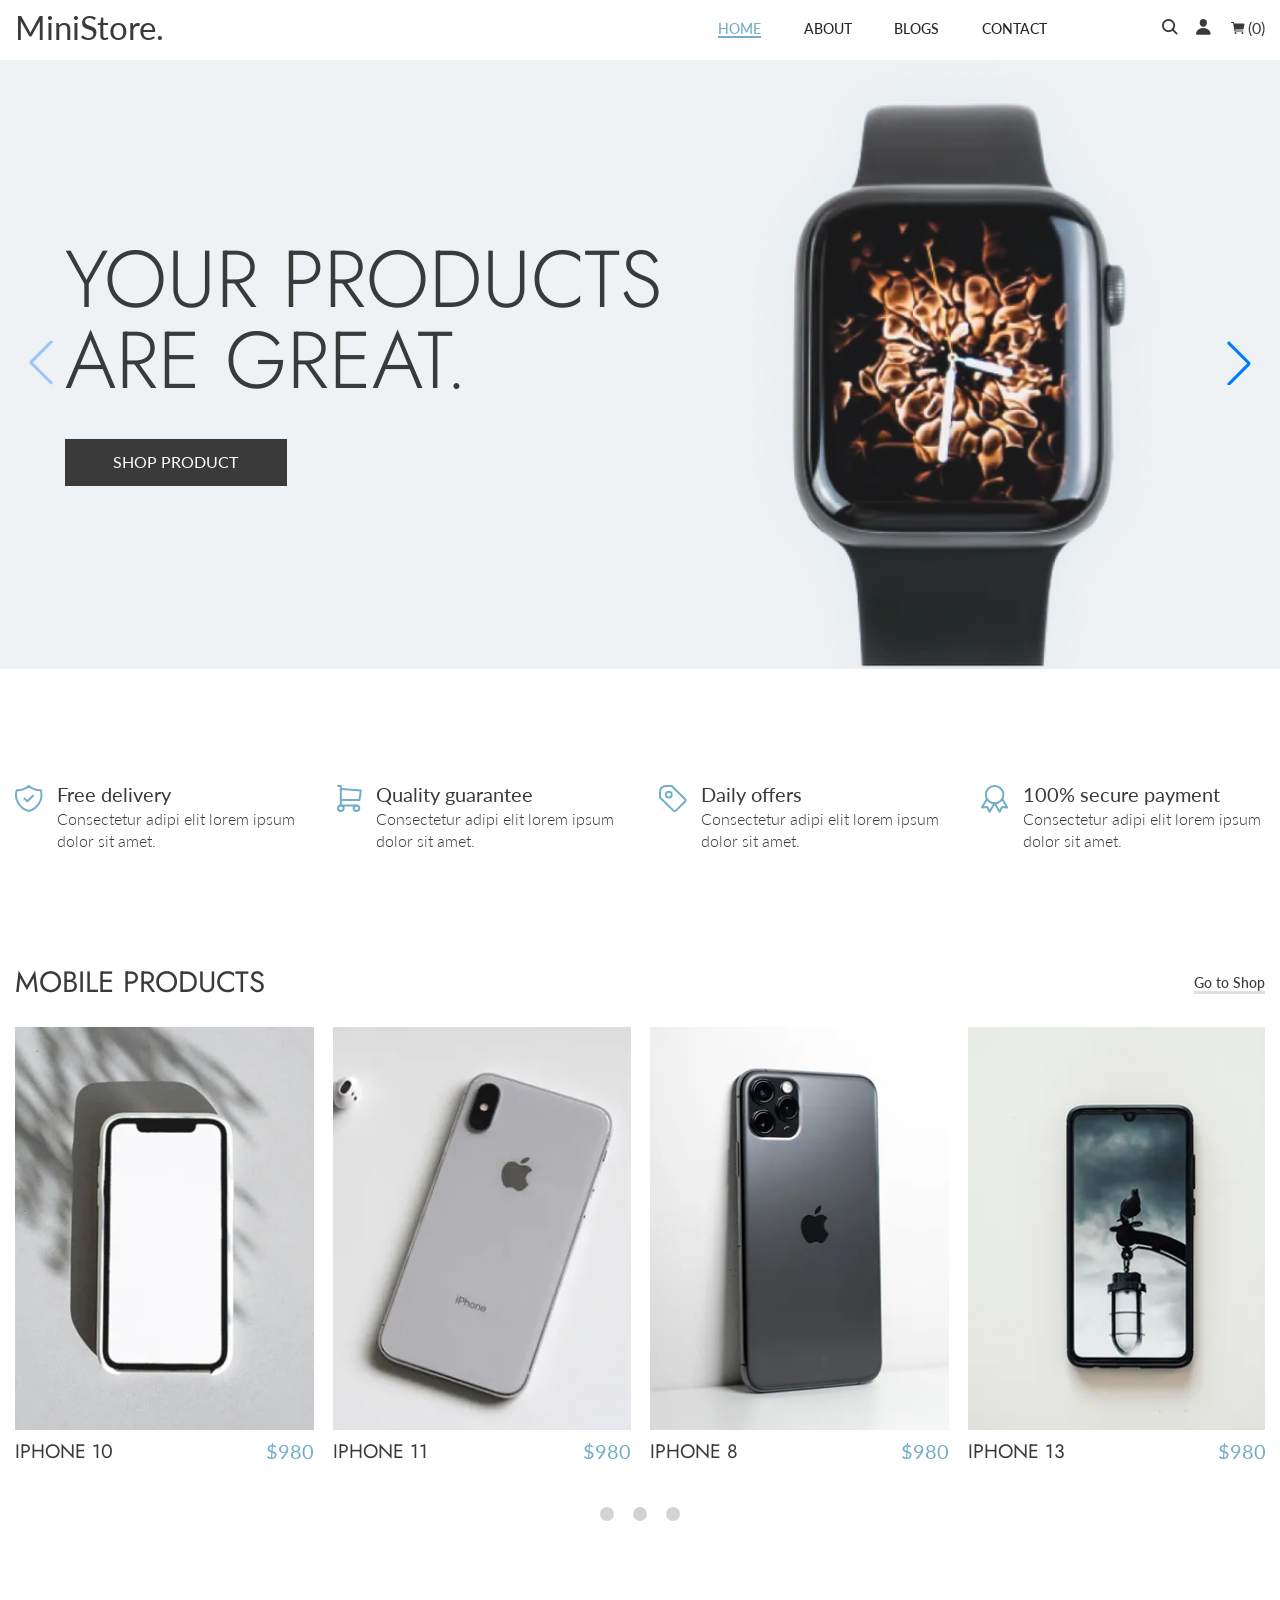
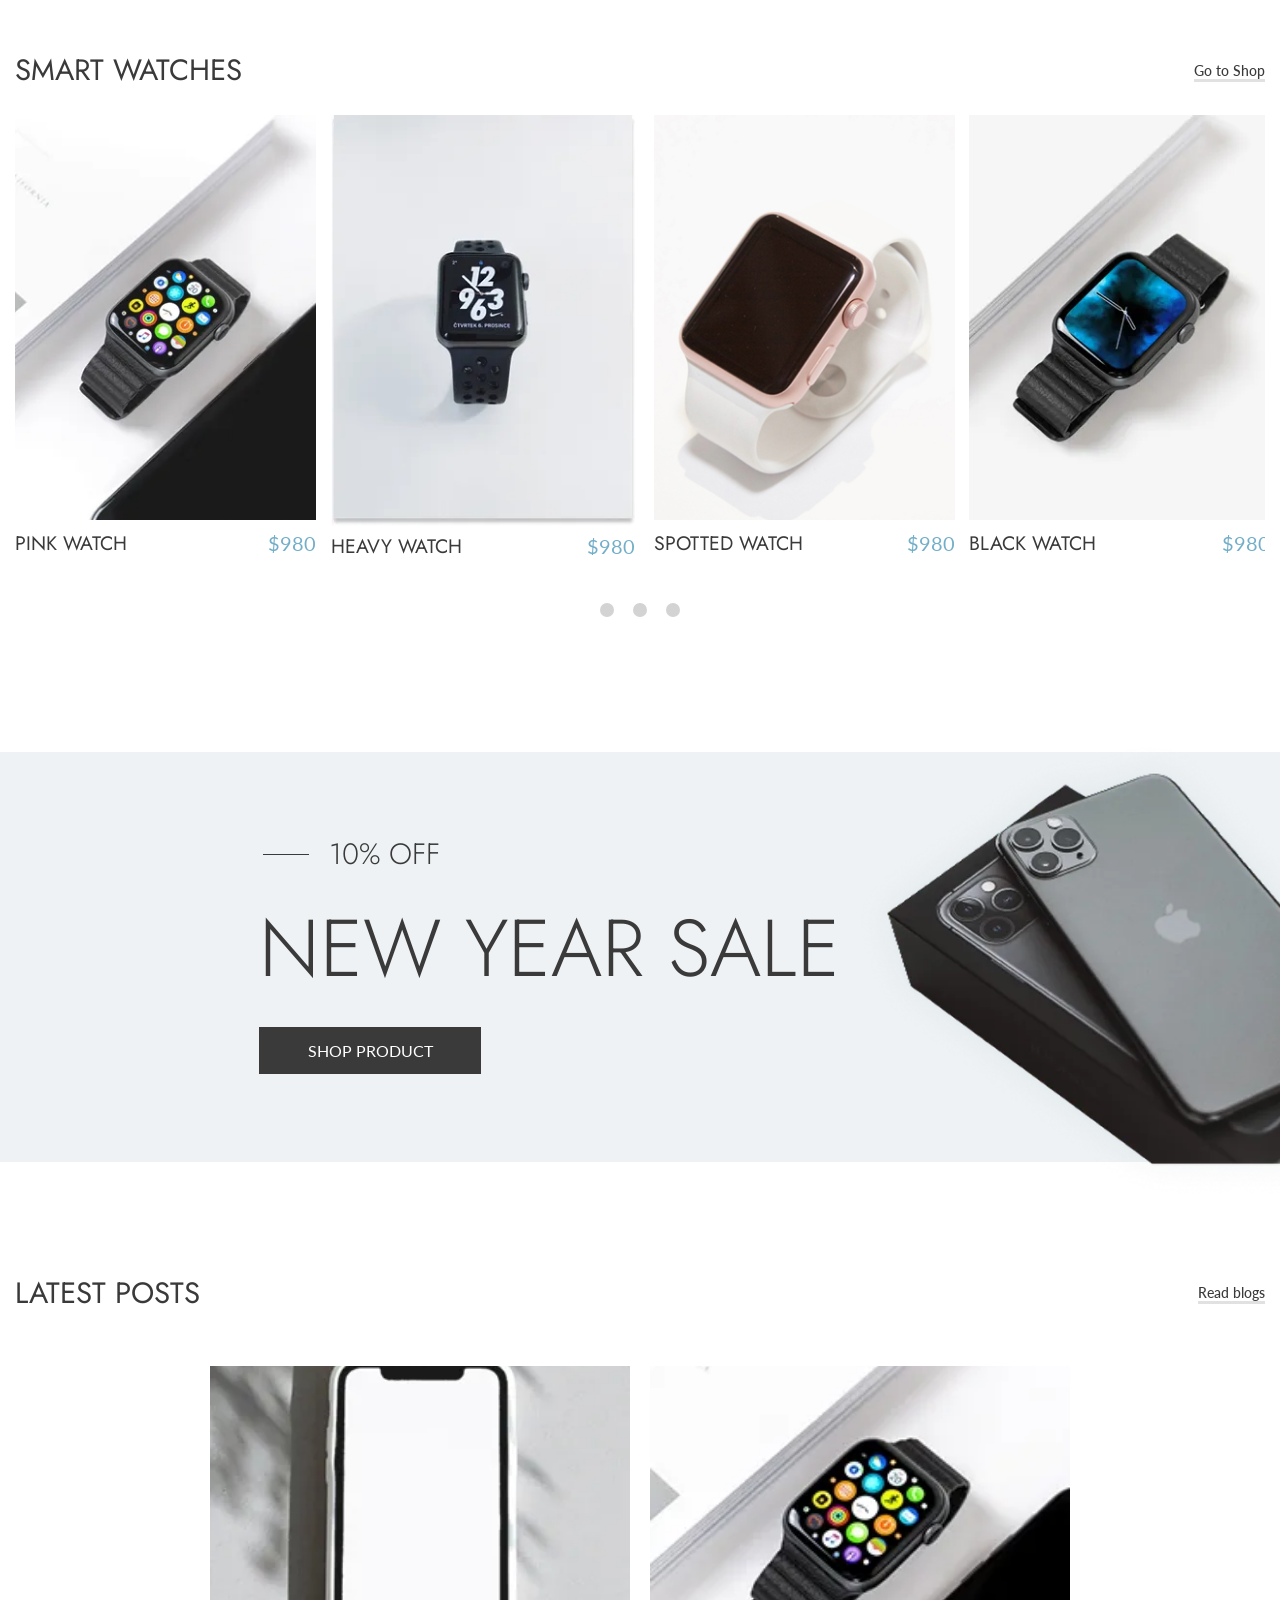
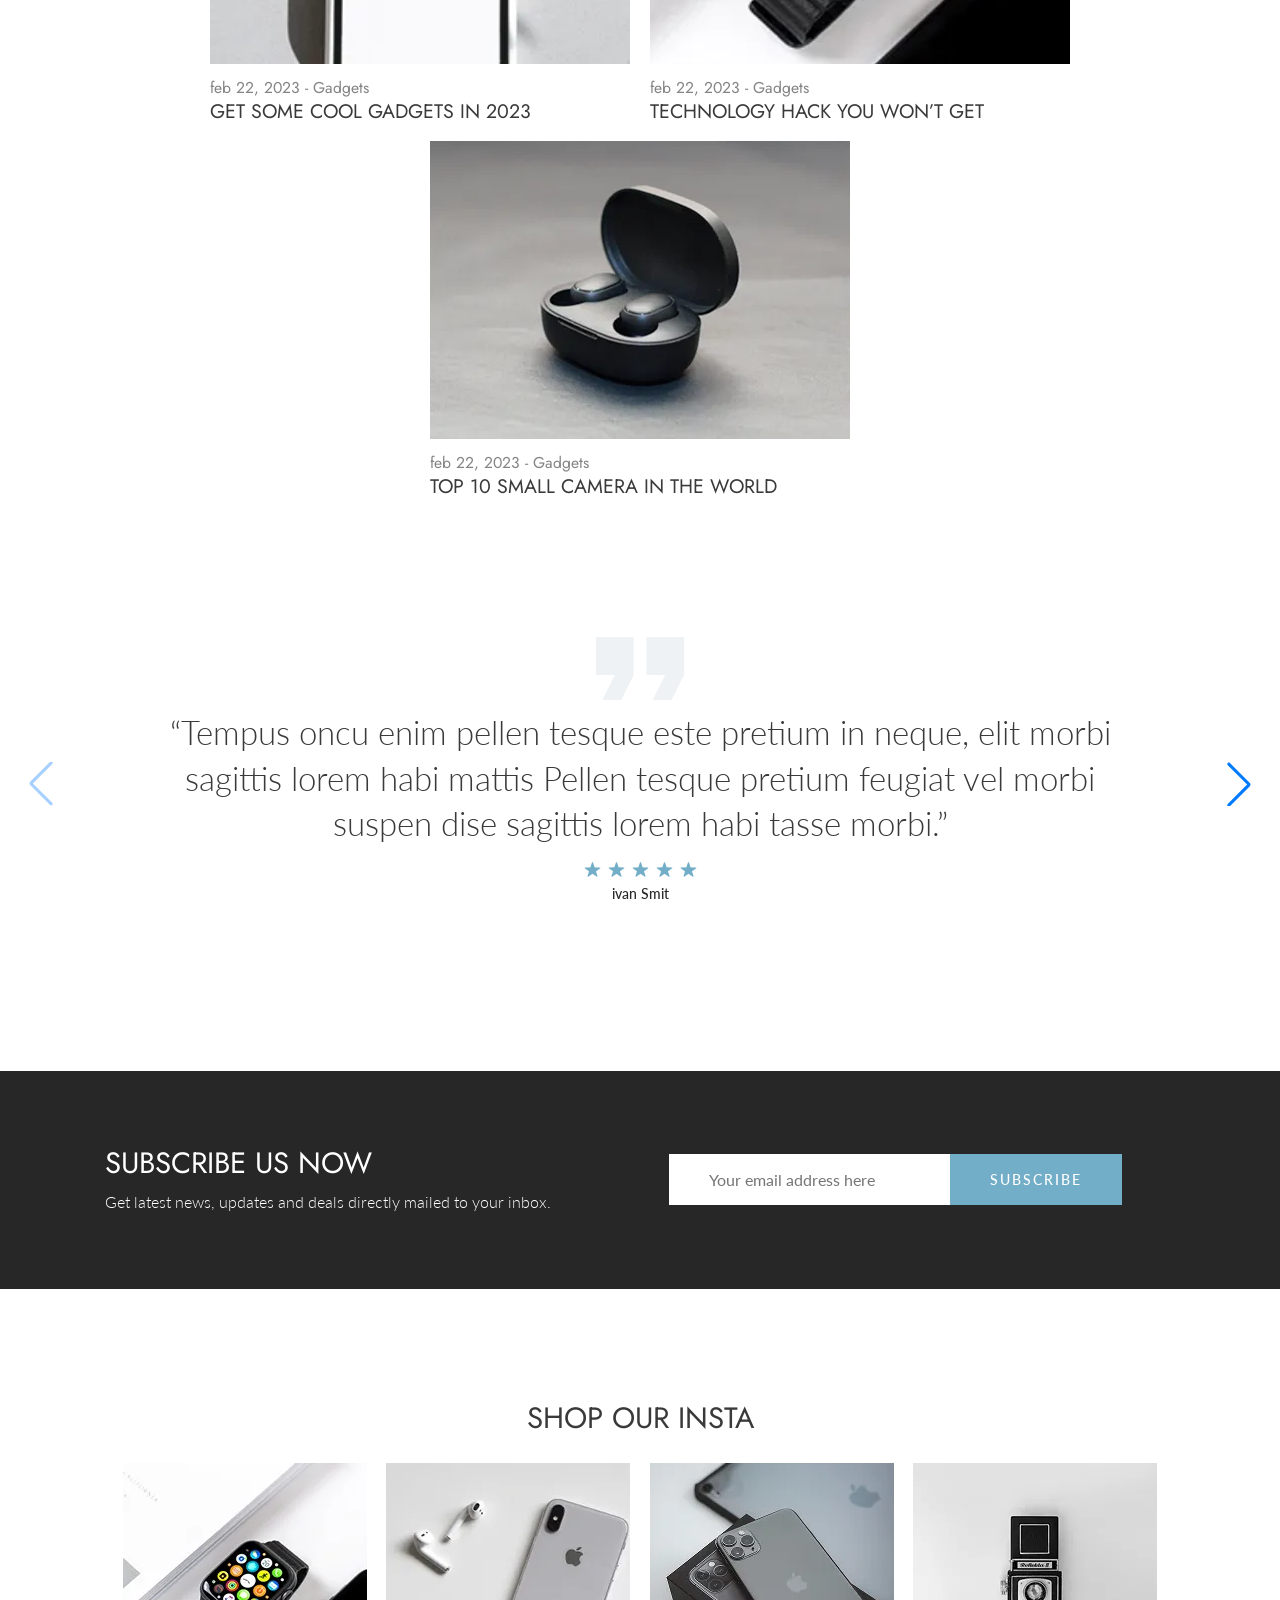
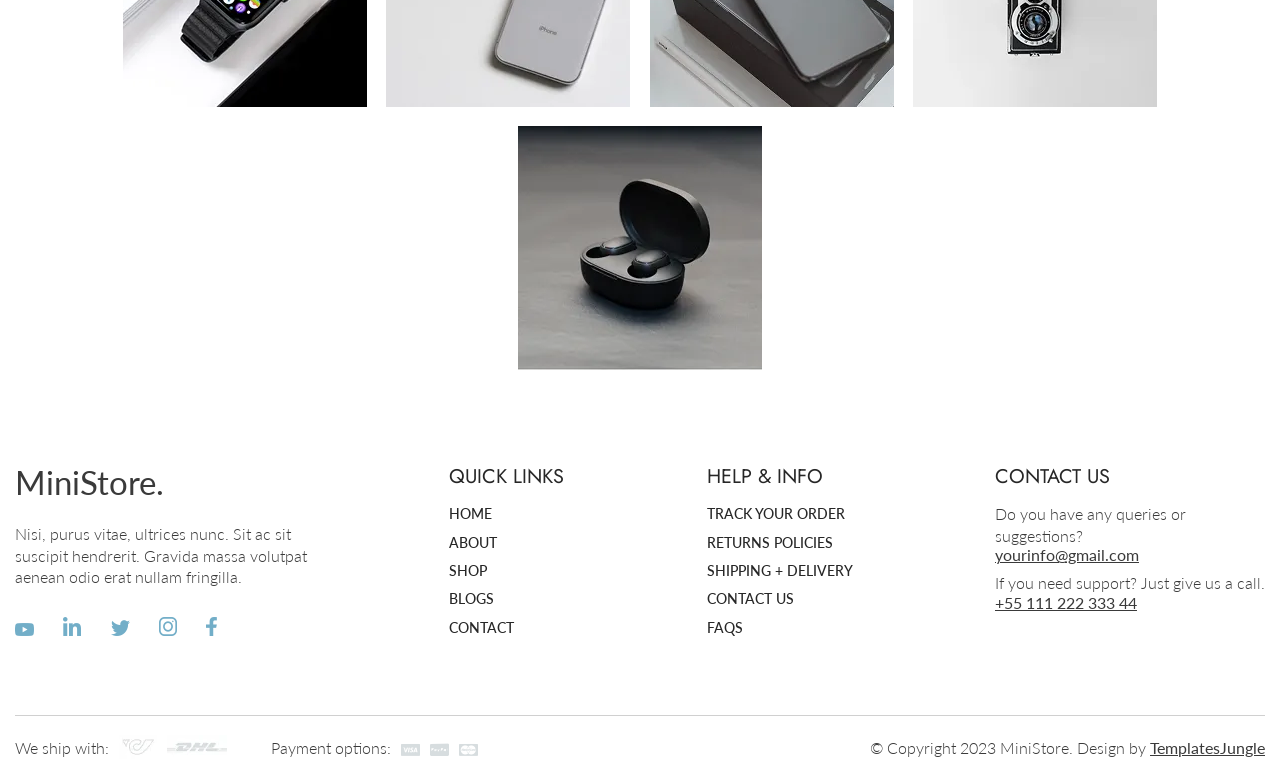
==== index.html @ a8e29ed9 "Add files via upload" ====
<!doctype html>
<html lang="en">
	<head>
		<meta charset="UTF-8">
		<meta name="viewport" content="width=device-width, initial-scale=1.0">
		<link rel="preload" href="./assets/fonts/Lato-Medium.woff2" as="font" type="font/woff2" crossorigin="anonymous">
		<link rel="shortcut icon" href="./assets/img/favicon.ico">
		<title>MiniStore</title>
		<link rel="modulepreload" crossorigin href="./js/common.min.js?v=1767541955970">
		<script type="module" crossorigin="" src="./js/main.min.js?v=1767541955970"></script>
		<script type="module" crossorigin="" src="./js/minproduct.min.js?v=1767541955970"></script>
		<script type="module" crossorigin="" src="./js/slider.min.js?v=1767541955970"></script>
		<script type="module" crossorigin="" src="./js/coment.min.js?v=1767541955970"></script>
		<link rel="stylesheet" crossorigin="" href="./css/main.min.css?v=1767541955970">
		<link rel="stylesheet" crossorigin="" href="./css/minproduct.min.css?v=1767541955970">
		<link rel="stylesheet" crossorigin="" href="./css/slider.min.css?v=1767541955970">
		<link rel="stylesheet" crossorigin="" href="./css/coment.min.css?v=1767541955970">
		<link rel="stylesheet" crossorigin="" href="./css/index.min.css?v=1767541955970">
	</head>
	<body>
		<div class="wrapper">
			<header data-fls-header="" data-fls-header-scroll="100" data-fls-header-scroll-show="1000" class="header">
				<div class="header__container">
					<div class="header__logo logo">MiniStore.</div>
					<!-- <a  href="#" class="header__logo logo">MiniStore.</a> -->
					<div class="header__menu menu">
						<!-- <button type="button" data-fls-menu class="menu__icon icon-menu"><span></span></button> -->
						<nav class="menu__body">
							<ul class="menu__list">
								<li class="menu__item">
									<a href="index.html" class="menu__link menu__link--active">Home</a>
								</li>
								<li class="menu__item">
									<a href="about.html" class="menu__link">About</a>
								</li>
								<li class="menu__item">
									<a href="blog.html" class="menu__link">Blogs</a>
								</li>
								<li class="menu__item">
									<a href="contact.html" class="menu__link">Contact</a>
								</li>
							</ul>
						</nav>
					</div>
					<!--
<fetch url="@components/layout/menu/menu.json">
<each loop='item in response'>
</each>
</fetch>
-->
					<div class="header__actions actions-header">
						<div class="actions-header--icon-search"></div>
						<div class="actions-header--icon-man"></div>
						<div class="actions-header--icon-ion_cart cart">
							<span class="cart__quantity" data-fls-addtocart="">(0)</span>
						</div>
					</div>
					<button type="button" data-fls-menu="" class="menu__icon icon-menu">
						<span></span>
					</button>
				</div>
			</header>
			<main class="page">
				<div data-fls-index="" class="index">
					<section data-fls-minetitle="" class="minetitle">
						<div class="minetitle__container">
							<!-- Оболонка слайдера -->
							<div data-fls-slider="" class="swiper">
								<!-- Частина слайдера, що рухається -->
								<div class="swiper-wrapper">
									<!-- Слайд -->
									<div class="swiper-slide">
										<div class="minetitle__content">
											<div class="minetitle__body">
												<h1 class="minetitle__titlle">Your Products are great.</h1>
												<a class="minetitle__link" href="#">Shop Product</a>
											</div>
											<div class="minetitle__picture">
												<picture>
													<source media="(max-width: 600px)" srcset="./assets/img/daniel-korpai-hbTKIbuMmBI-unsplash-600.webp" type="image/webp">
													<img alt="" src="./assets/img/daniel-korpai-hbTKIbuMmBI-unsplash.webp">
												</picture>
											</div>
										</div>
									</div>
									<div class="swiper-slide">
										<div class="minetitle__content">
											<div class="minetitle__body">
												<h1 class="minetitle__titlle">Your Products are great.</h1>
												<a class="minetitle__link" href="#">Shop Product</a>
											</div>
											<div class="minetitle__picture">
												<picture>
													<source media="(max-width: 600px)" srcset="./assets/img/daniel-korpai-hbTKIbuMmBI-unsplash-600.webp" type="image/webp">
													<img alt="" src="./assets/img/daniel-korpai-hbTKIbuMmBI-unsplash.webp">
												</picture>
											</div>
										</div>
									</div>
									<div class="swiper-slide">
										<div class="minetitle__content">
											<div class="minetitle__body">
												<h1 class="minetitle__titlle">Your Products are great.</h1>
												<a class="minetitle__link" href="#">Shop Product</a>
											</div>
											<div class="minetitle__picture">
												<picture>
													<source media="(max-width: 600px)" srcset="./assets/img/daniel-korpai-hbTKIbuMmBI-unsplash-600.webp" type="image/webp">
													<img alt="" src="./assets/img/daniel-korpai-hbTKIbuMmBI-unsplash.webp">
												</picture>
											</div>
										</div>
									</div>
								</div>
								<!-- Якщо потрібна навігація (ліворуч/праворуч) -->
								<button type="button" class="minetitle__swiper-button-prev swiper-button-prev"></button>
								<button type="button" class="swiper-button-next"></button>
							</div>
						</div>
					</section>
					<section data-fls-free="" class="free">
						<div class="free__container">
							<div class="free__content">
								<img class="free__img" src="./assets/img/free/Groupv.svg" alt="">
								<div class="free__body">
									<div class="free__title">Free delivery</div>
									<div class="free__text">Consectetur adipi elit lorem ipsum dolor sit amet.</div>
								</div>
							</div>
							<div class="free__content">
								<img class="free__img" src="./assets/img/free/Group.svg" alt="">
								<div class="free__body">
									<div class="free__title">Quality guarantee</div>
									<div class="free__text">Consectetur adipi elit lorem ipsum dolor sit amet.</div>
								</div>
							</div>
							<div class="free__content">
								<img class="free__img" src="./assets/img/free/Groupa.svg" alt="">
								<div class="free__body">
									<div class="free__title">Daily offers</div>
									<div class="free__text">Consectetur adipi elit lorem ipsum dolor sit amet.</div>
								</div>
							</div>
							<div class="free__content">
								<img class="free__img" src="./assets/img/free/Groupp.svg" alt="">
								<div class="free__body">
									<div class="free__title">100% secure payment</div>
									<div class="free__text">Consectetur adipi elit lorem ipsum dolor sit amet.</div>
								</div>
							</div>
						</div>
					</section>
					<section class="mobile-products">
						<div class="mobile-products__container">
							<div data-fls-sectiontitle="" class="sectiontitle">
								<h3 class="sectiontitle__title">
									<a href="#">Mobile Products</a>
								</h3>
								<a class="sectiontitle__link" href="#">Go to Shop</a>
							</div>
							<div data-fls-product="" class="product">
								<!-- Оболонка слайдера -->
								<div data-fls-slider="" class="product__slider swiper">
									<!-- Частина слайдера, що рухається -->
									<div class="product__wrapper swiper-wrapper">
										<!-- Слайд -->
										<div class="product__slide swiper-slide">
											<div class="product__content">
												<article class="product__body">
													<div class="product__picrure">
														<button type="submit" class="button product__card">Add to cart</button>
														<a class="product__picrure-link" href="#">
															<picture>
																<img class="product__picrure-img" alt="img" src="./assets/img/mobile-products/daniel-korpai-hbTKIbuMmBI-unsplash.webp">
															</picture>
														</a>
													</div>
													<div class="product__text">
														<div class="product__title">
															<a href="#">Iphone 10</a>
														</div>
														<div class="product__price">$980</div>
													</div>
												</article>
												<article class="product__body">
													<div class="product__picrure">
														<button type="submit" class="button product__card">Add to cart</button>
														<a class="product__picrure-link" href="#">
															<picture>
																<img class="product__picrure-img" alt="img" src="./assets/img/mobile-products/kuiye-chen-NuOGFo4PudE-unsplash.webp">
															</picture>
														</a>
													</div>
													<div class="product__text">
														<div class="product__title">
															<a href="#">Iphone 11</a>
														</div>
														<div class="product__price">$980</div>
													</div>
												</article>
												<article class="product__body">
													<div class="product__picrure">
														<button type="submit" class="button product__card">Add to cart</button>
														<a class="product__picrure-link" href="#">
															<picture>
																<img class="product__picrure-img" alt="img" src="./assets/img/mobile-products/matthew-brodeur-oSvR0wGYUBs-unsplash.webp">
															</picture>
														</a>
													</div>
													<div class="product__text">
														<div class="product__title">
															<a href="#">Iphone 8</a>
														</div>
														<div class="product__price">$980</div>
													</div>
												</article>
												<article class="product__body">
													<div class="product__picrure">
														<button type="submit" class="button product__card">Add to cart</button>
														<a class="product__picrure-link" href="#">
															<picture>
																<img class="product__picrure-img" alt="img" src="./assets/img/mobile-products/pexels-soulful-pizza-6753223.webp">
															</picture>
														</a>
													</div>
													<div class="product__text">
														<div class="product__title">
															<a href="#">Iphone 13</a>
														</div>
														<div class="product__price">$980</div>
													</div>
												</article>
											</div>
										</div>
										<div class="product__slide swiper-slide">
											<div class="product__content">
												<article class="product__body">
													<div class="product__picrure">
														<button type="submit" class="button product__card">Add to cart</button>
														<a class="product__picrure-link" href="#">
															<picture>
																<img class="product__picrure-img" alt="img" src="./assets/img/mobile-products/daniel-korpai-hbTKIbuMmBI-unsplash.webp">
															</picture>
														</a>
													</div>
													<div class="product__text">
														<div class="product__title">
															<a href="#">Iphone 10</a>
														</div>
														<div class="product__price">$980</div>
													</div>
												</article>
												<article class="product__body">
													<div class="product__picrure">
														<button type="submit" class="button product__card">Add to cart</button>
														<a class="product__picrure-link" href="#">
															<picture>
																<img class="product__picrure-img" alt="img" src="./assets/img/mobile-products/kuiye-chen-NuOGFo4PudE-unsplash.webp">
															</picture>
														</a>
													</div>
													<div class="product__text">
														<div class="product__title">
															<a href="#">Iphone 11</a>
														</div>
														<div class="product__price">$980</div>
													</div>
												</article>
												<article class="product__body">
													<div class="product__picrure">
														<button type="submit" class="button product__card">Add to cart</button>
														<a class="product__picrure-link" href="#">
															<picture>
																<img class="product__picrure-img" alt="img" src="./assets/img/mobile-products/matthew-brodeur-oSvR0wGYUBs-unsplash.webp">
															</picture>
														</a>
													</div>
													<div class="product__text">
														<div class="product__title">
															<a href="#">Iphone 8</a>
														</div>
														<div class="product__price">$980</div>
													</div>
												</article>
												<article class="product__body">
													<div class="product__picrure">
														<button type="submit" class="button product__card">Add to cart</button>
														<a class="product__picrure-link" href="#">
															<picture>
																<img class="product__picrure-img" alt="img" src="./assets/img/mobile-products/pexels-soulful-pizza-6753223.webp">
															</picture>
														</a>
													</div>
													<div class="product__text">
														<div class="product__title">
															<a href="#">Iphone 13</a>
														</div>
														<div class="product__price">$980</div>
													</div>
												</article>
											</div>
										</div>
									</div>
								</div>
							</div>
							<div data-fls-toch="" class="toch__items">
								<img src="./assets/img/toch/Ellipse%2031.svg" alt="">
								<img src="./assets/img/toch/Ellipse%2031.svg" alt="">
								<img src="./assets/img/toch/Ellipse%2031.svg" alt="">
							</div>
						</div>
					</section>
					<section class="smart-watches">
						<div class="smart-watches__container">
							<div data-fls-sectiontitle="" class="sectiontitle">
								<h3 class="sectiontitle__title">
									<a href="#">Smart Watches</a>
								</h3>
								<a class="sectiontitle__link" href="#">Go to Shop</a>
							</div>
							<div data-fls-product="" class="product">
								<div class="product__slider swiper">
									<div class="product__wrapper swiper-wrapper">
										<div class="product__slide swiper-slide">
											<div class="product__content">
												<article class="product__body">
													<div class="product__picrure">
														<button type="submit" class="button product__card">Add to cart</button>
														<a class="product__picrure-link" href="#">
															<picture>
																<img class="product__picrure-img" alt="img" src="./assets/img/smart-watches/daniel-korpai-hbTKIbuMmBI-unsplash.webp">
															</picture>
														</a>
													</div>
													<div class="product__text">
														<div class="product__title">
															<a href="#">Pink watch</a>
														</div>
														<div class="product__price">$980</div>
													</div>
												</article>
												<article class="product__body">
													<div class="product__picrure">
														<button type="submit" class="button product__card">Add to cart</button>
														<a class="product__picrure-link" href="#">
															<picture>
																<img class="product__picrure-img" alt="img" src="./assets/img/smart-watches/kuiye-chen-NuOGFo4PudE-unsplash.webp">
															</picture>
														</a>
													</div>
													<div class="product__text">
														<div class="product__title">
															<a href="#">Heavy watch</a>
														</div>
														<div class="product__price">$980</div>
													</div>
												</article>
												<article class="product__body">
													<div class="product__picrure">
														<button type="submit" class="button product__card">Add to cart</button>
														<a class="product__picrure-link" href="#">
															<img class="product__picrure-img" src="./assets/img/smart-watches/matthew-brodeur-oSvR0wGYUBs-unsplash%20(1).jpg" alt="img">
														</a>
													</div>
													<div class="product__text">
														<div class="product__title">
															<a href="#">spotted watch</a>
														</div>
														<div class="product__price">$980</div>
													</div>
												</article>
												<article class="product__body">
													<div class="product__picrure">
														<button type="submit" class="button product__card">Add to cart</button>
														<a class="product__picrure-link" href="#">
															<picture>
																<img class="product__picrure-img" alt="img" src="./assets/img/smart-watches/pexels-soulful-pizza-6753223.webp">
															</picture>
														</a>
													</div>
													<div class="product__text">
														<div class="product__title">
															<a href="#">black watch</a>
														</div>
														<div class="product__price">$980</div>
													</div>
												</article>
											</div>
										</div>
										<div class="product__slide swiper-slide">
											<div class="product__content">
												<article class="product__body">
													<div class="product__picrure">
														<button type="submit" class="button product__card">Add to cart</button>
														<a class="product__picrure-link" href="#">
															<picture>
																<img class="product__picrure-img" alt="img" src="./assets/img/smart-watches/daniel-korpai-hbTKIbuMmBI-unsplash.webp">
															</picture>
														</a>
													</div>
													<div class="product__text">
														<div class="product__title">
															<a href="#">Pink watch</a>
														</div>
														<div class="product__price">$980</div>
													</div>
												</article>
												<article class="product__body">
													<div class="product__picrure">
														<button type="submit" class="button product__card">Add to cart</button>
														<a class="product__picrure-link" href="#">
															<picture>
																<img class="product__picrure-img" alt="img" src="./assets/img/smart-watches/kuiye-chen-NuOGFo4PudE-unsplash.webp">
															</picture>
														</a>
													</div>
													<div class="product__text">
														<div class="product__title">
															<a href="#">Heavy watch</a>
														</div>
														<div class="product__price">$980</div>
													</div>
												</article>
												<article class="product__body">
													<div class="product__picrure">
														<button type="submit" class="button product__card">Add to cart</button>
														<a class="product__picrure-link" href="#">
															<img class="product__picrure-img" src="./assets/img/smart-watches/matthew-brodeur-oSvR0wGYUBs-unsplash%20(1).jpg" alt="img">
														</a>
													</div>
													<div class="product__text">
														<div class="product__title">
															<a href="#">spotted watch</a>
														</div>
														<div class="product__price">$980</div>
													</div>
												</article>
												<article class="product__body">
													<div class="product__picrure">
														<button type="submit" class="button product__card">Add to cart</button>
														<a class="product__picrure-link" href="#">
															<picture>
																<img class="product__picrure-img" alt="img" src="./assets/img/smart-watches/pexels-soulful-pizza-6753223.webp">
															</picture>
														</a>
													</div>
													<div class="product__text">
														<div class="product__title">
															<a href="#">black watch</a>
														</div>
														<div class="product__price">$980</div>
													</div>
												</article>
											</div>
										</div>
									</div>
								</div>
							</div>
							<div data-fls-toch="" class="toch__items">
								<img src="./assets/img/toch/Ellipse%2031.svg" alt="">
								<img src="./assets/img/toch/Ellipse%2031.svg" alt="">
								<img src="./assets/img/toch/Ellipse%2031.svg" alt="">
							</div>
						</div>
					</section>
					<section data-fls-minetitle="" class="minetitle">
						<div class="minetitle__container">
							<div data-fls-minetitle="" class="minetitle__content">
								<div class="minetitle__body">
									<div class="minetitle__sale">10% off</div>
									<h1 class="minetitle__titlle">New year sale</h1>
									<a class="minetitle__link" href="#">Shop Product</a>
								</div>
								<picture>
									<source media="(max-width: 600px)" srcset="./assets/img/heroo-600.webp" type="image/webp">
									<img class="minetitle__picture minetitle__picture--big" alt="img" src="./assets/img/heroo.webp">
								</picture>
							</div>
						</div>
					</section>
					<section data-fls-minproduct="" class="minproduct">
						<div class="minproduct__container">
							<div data-fls-sectiontitle="" class="sectiontitle">
								<h3 class="sectiontitle__title">
									<a href="#">Latest Posts</a>
								</h3>
								<a class="sectiontitle__link" href="#">Read blogs</a>
							</div>
							<div class="minproduct__body">
								<article class="minproduct__item">
									<a href="#" class="minproduct__imeg">
										<picture>
											<img alt="" src="./assets/img/mobile-products/daniel-korpai-hbTKIbuMmBI-unsplash.webp">
										</picture>
									</a>
									<div class="minproduct__info">feb 22, 2023 - Gadgets</div>
									<h5 class="minproduct__titlle">
										<a href="">Get some cool gadgets in 2023</a>
									</h5>
								</article>
								<article class="minproduct__item">
									<a href="#" class="minproduct__imeg">
										<picture>
											<img alt="" src="./assets/img/insta/Recrg.webp">
										</picture>
									</a>
									<div class="minproduct__info">feb 22, 2023 - Gadgets</div>
									<h5 class="minproduct__titlle">
										<a href="">TECHNOLOGY HACK YOU WON’T GET</a>
									</h5>
								</article>
								<article class="minproduct__item">
									<a href="#" class="minproduct__imeg">
										<picture>
											<img alt="" src="./assets/img/minProduct/matthew-brodeur-oSvR0wGYUBs-unsplash.webp">
										</picture>
									</a>
									<div class="minproduct__info">feb 22, 2023 - Gadgets</div>
									<h5 class="minproduct__titlle">
										<a href="#">toP 10 SMALL cAMERA IN THE WORLD</a>
									</h5>
								</article>
							</div>
						</div>
					</section>
					<section data-fls-slider="" data-fls-coment="" class="coment">
						<div class="coment__container">
							<!-- Оболонка слайдера -->
							<div class="coment__slider swiper">
								<!-- Частина слайдера, що рухається -->
								<div class="coment__wrapper swiper-wrapper">
									<!-- Слайд -->
									<div class="coment__slide swiper-slide">
										<div class="coment__body">
											<div class="coment__svg--icon-jj"></div>
											<div class="coment__text">
												<p>
													“Tempus oncu enim pellen tesque este pretium in neque, elit morbi sagittis lorem habi mattis Pellen tesque pretium feugiat vel morbi suspen dise sagittis lorem habi tasse morbi.”
												</p>
											</div>
											<div class="coment__img--icon-Starsss"></div>
											<div class="coment__lable">ivan Smit</div>
										</div>
									</div>
									<div class="coment__slide swiper-slide">
										<div class="coment__body">
											<div class="coment__svg--icon-jj"></div>
											<div class="coment__text">
												<p>
													“Lorem ipsum dolor sit amet consectetur, adipisicing elit. Sunt aliquid magni veniam est, maxime illo, esse excepturi dolores sapiente eveniet fugit corporis ut voluptatem quis iste iusto in qui? Exercitationem animi officia suscipit debitis? Animi consectetur ”
												</p>
											</div>
											<div class="coment__img--icon-Starsss"></div>
											<div class="coment__lable">Jorj Boosh</div>
										</div>
									</div>
									<div class="coment__slide swiper-slide">
										<div class="coment__body">
											<div class="coment__svg--icon-jj"></div>
											<div class="coment__text">
												<p>
													“Tempus oncu enim pellen tesque este pretium in neque, elit morbi sagittis lorem habi mattis Pellen tesque pretium feugiat vel morbi suspen dise sagittis lorem habi tasse morbi.”
												</p>
											</div>
											<div class="coment__img--icon-Starsss"></div>
											<div class="coment__lable">Emma Chamberlin</div>
										</div>
									</div>
								</div>
								<!-- Якщо потрібна пагінація -->
								<!-- <div class="swiper-pagination"></div> -->
								<!-- Якщо потрібна навігація (ліворуч/праворуч) -->
								<button type="button" class="swiper-button-prev"></button>
								<button type="button" class="swiper-button-next"></button>
								<!-- Якщо потрібен скролбар -->
								<!-- <div class="swiper-scrollbar"></div> -->
							</div>
						</div>
					</section>
					<section data-fls-subscribe="" class="subscribe">
						<div class="subscribe__container">
							<div class="subscribe__content">
								<div class="subscribe__body">
									<h4 class="subscribe__title">Subscribe Us now</h4>
									<div class="subscribe__text">
										<p>Get latest news, updates and deals directly mailed to your inbox.</p>
									</div>
								</div>
								<form data-fls-form="ajax" data-fls-form-popup="popup" method="POST" action="php/sendmail" class="subscribe__form">
									<input required type="email" name="form[email]" data-fls-form-errtext="Error" placeholder="Your email address here" class="input subscribe__input">
									<button data-fls-button="" type="submit" class="button subscribe__button">Subscribe</button>
								</form>
							</div>
						</div>
					</section>
					<section data-fls-insta="" class="insta">
						<div class="insta__container">
							<div data-fls-sectiontitle="" class="sectiontitle sectiontitle--min">
								<h3 class="sectiontitle__title">
									<a href="#">Shop our insta</a>
								</h3>
							</div>
							<div class="gallery insta__items">
								<div class="insta__item">
									<div class="insta__hover">
										<img src="./assets/img/insta/hov/hov.svg" alt="Image">
									</div>
									<a href="https://www.instagram.com/" target="_blank" class="gallery__image">
										<picture>
											<img alt="Preview" class="gallery__preview" src="./assets/img/insta/Recrg.webp">
										</picture>
									</a>
								</div>
								<div class="insta__item">
									<div class="insta__hover">
										<img src="./assets/img/insta/hov/hov.svg" alt="Image">
									</div>
									<a href="https://www.instagram.com/" target="_blank" class="gallery__image">
										<picture>
											<img alt="Preview" class="gallery__preview" src="./assets/img/insta/dg.webp">
										</picture>
									</a>
								</div>
								<div class="insta__item">
									<div class="insta__hover">
										<img src="./assets/img/insta/hov/hov.svg" alt="Image">
									</div>
									<a href="https://www.instagram.com/" target="_blank" class="gallery__image">
										<picture>
											<img alt="Preview" class="gallery__preview" src="./assets/img/insta/fhh.webp">
										</picture>
									</a>
								</div>
								<div class="insta__item">
									<div class="insta__hover">
										<img src="./assets/img/insta/hov/hov.svg" alt="Image">
									</div>
									<a href="https://www.instagram.com/" target="_blank" class="gallery__image">
										<picture>
											<img alt="Preview" class="gallery__preview" src="./assets/img/insta/fth.webp">
										</picture>
									</a>
								</div>
								<div class="insta__hover">
									<img src="./assets/img/insta/hov/hov.svg" alt="Image">
								</div>
								<div class="insta__item">
									<div class="insta__hover">
										<img src="./assets/img/insta/hov/hov.svg" alt="Image">
									</div>
									<a href="https://www.instagram.com/" target="_blank" class="gallery__image">
										<picture>
											<img alt="Preview" class="gallery__preview" src="./assets/img/insta/fthh.webp">
										</picture>
									</a>
								</div>
							</div>
						</div>
					</section>
				</div>
			</main>
			<footer data-fls-footer="" class="footer">
				<div class="footer__container">
					<div class="footer__body">
						<div class="footer__item item-footer">
							<h2 class="item-footer__logo logo">
								<a href="index.html">MiniStore.</a>
							</h2>
							<div class="item-footer__text">
								<p>
									Nisi, purus vitae, ultrices nunc. Sit ac sit
									<br>
									suscipit hendrerit. Gravida massa volutpat
									<br>
									aenean odio erat nullam fringilla.
								</p>
							</div>
							<div class="item-footer__social social">
								<a href="https://www.youtube.com/" target="_blank" class="social--icon-s-ut"></a>
								<a href="https://ua.linkedin.com/" target="_blank" class="social--icon-s-in"></a>
								<a href="https://x.com/?lang=uk" target="_blank" class="social--icon-s-tv"></a>
								<a href="https://www.instagram.com/" target="_blank" class="social--icon-grm"></a>
								<a href="https://www.facebook.com/?locale=uk_UA" target="_blank" class="social--icon-s-fb"></a>
							</div>
						</div>
						<div class="footer__item item-footer">
							<h5 class="item-footer__title">Quick links</h5>
							<a href="index.html" class="item-footer__link">home</a>
							<a href="about.html" class="item-footer__link">about</a>
							<a href="shop.html" class="item-footer__link">shop</a>
							<a href="blogs.html" class="item-footer__link">blogs</a>
							<a href="contact.html" class="item-footer__link">contact</a>
						</div>
						<div class="footer__item item-footer">
							<h5 class="item-footer__title">Help & info</h5>
							<a href="#" class="item-footer__link">Track Your Order</a>
							<a href="#" class="item-footer__link">Returns policies</a>
							<a href="#" class="item-footer__link">Shipping + Delivery</a>
							<a href="contact.html" class="item-footer__link">Contact Us</a>
							<a href="#" class="item-footer__link">Faqs</a>
						</div>
						<div class="footer__item item-footer">
							<h5 class="item-footer__title">Contact us</h5>
							<div class="item-footer__text item-footer__text-colms">
								<div class="item-footer__text-colm">
									<p>
										Do you have any queries or
										<br>
										suggestions?
									</p>
									<a href="mailto:yourinfo@gmail.com">yourinfo@gmail.com</a>
								</div>
								<div class="item-footer__text-colm">
									<p>If you need support? Just give us a call.</p>
									<a href="tel:+55 111 222 333 44">+55 111 222 333 44</a>
								</div>
							</div>
						</div>
					</div>
					<div class="footer__copy">
						<div class="footer__left left-footer">
							<div class="left-footer__col">
								<div class="left-footer__text">We ship with:</div>
								<picture>
									<img class="left-footer__img" alt="Image" src="./assets/img/footer/arcticons_post.webp">
								</picture>
								<picture>
									<img class="left-footer__img" alt="Image" src="./assets/img/footer/fa-brands_dhl.webp">
								</picture>
							</div>
							<div class="left-footer__col">
								<div class="left-footer__text">Payment options:</div>
								<div class="left-footer__img--icon-visa"></div>
								<div class="left-footer__img--icon-pp"></div>
								<div class="left-footer__img--icon-mc"></div>
							</div>
						</div>
						<div class="footer__right">
							<p>
								© Copyright 2023 MiniStore. Design by
								<a href="#">TemplatesJungle</a>
							</p>
						</div>
					</div>
				</div>
			</footer>
		</div>
	</body>
</html>
---- css/main.min.css ----
@import url("https://fonts.googleapis.com/css2?family=Lato:wght@300;400&display=swap");@import url("https://fonts.googleapis.com/css2?family=Jost:wght@300;400&display=swap");*{border:0;margin:0;padding:0}*,:after,:before{box-sizing:border-box}:after,:before{display:inline-block}body,html{height:100%}body{line-height:1;scrollbar-gutter:stable;-ms-text-size-adjust:100%;-moz-text-size-adjust:100%;-webkit-text-size-adjust:100%;-webkit-font-smoothing:antialiased;-moz-osx-font-smoothing:grayscale}button,input,textarea{background-color:transparent;color:inherit;font-family:inherit;font-size:inherit;line-height:inherit}input,textarea{width:100%}label{display:inline-block}button,option,select{cursor:pointer}a{color:inherit;display:inline-block;text-decoration:none}ul li{list-style:none}img{height:auto;max-width:100%;vertical-align:middle}h1,h2,h3,h4,h5,h6{font-size:inherit;font-weight:inherit}address{font-style:normal}@font-face{font-display:swap;font-family:Lato;font-style:normal;font-weight:500;src:url(../assets/fonts/Lato-Medium.woff2) format("woff2")}@font-face{font-display:swap;font-family:iconfont;src:url(../assets/fonts/iconfont.woff2?8946c74498ce762edba0115f08e4c52a) format("woff2")}[class*="--icon-"]:before{font-family:iconfont}[class*="--icon-visa"]:before{content:"\f101"}[class*="--icon-u"]:before{content:"\f102"}[class*="--icon-toch"]:before{content:"\f103"}[class*="--icon-strm"]:before{content:"\f104"}[class*="--icon-Starsss"]:before{content:"\f105"}[class*="--icon-search"]:before{content:"\f106"}[class*="--icon-s-ut"]:before{content:"\f107"}[class*="--icon-s-tv"]:before{content:"\f108"}[class*="--icon-s-in"]:before{content:"\f109"}[class*="--icon-s-fb"]:before{content:"\f10a"}[class*="--icon-quality"]:before{content:"\f10b"}[class*="--icon-qqq"]:before{content:"\f10c"}[class*="--icon-pp"]:before{content:"\f10d"}[class*="--icon-mimiArr"]:before{content:"\f10e"}[class*="--icon-mc"]:before{content:"\f10f"}[class*="--icon-mar"]:before{content:"\f110"}[class*="--icon-man"]:before{content:"\f111"}[class*="--icon-jj"]:before{content:"\f112"}[class*="--icon-ion_cart"]:before{content:"\f113"}[class*="--icon-grm"]:before{content:"\f114"}[class*="--icon-fut"]:before{content:"\f115"}[class*="--icon-dhl"]:before{content:"\f116"}[class*="--icon-cardMini"]:before{content:"\f117"}[class*="--icon-card"]:before{content:"\f118"}[class*="--icon-ar"]:before{content:"\f119"}body{color:#3a3a3a;font-family:lato,sans-serif;font-size:1rem;min-width:20rem}[data-fls-scrolllock] body{overflow:hidden;overscroll-behavior:none;touch-action:none}.wrapper{display:flex;flex-direction:column;min-height:100%;overflow:clip}.wrapper>main{flex:1 1 auto}.wrapper>*{min-width:0}[class*=__container]{margin:0 auto;max-width:83.125rem;padding-left:.9375rem;padding-right:.9375rem}.menu__list{align-items:center;display:flex}.menu__link{color:#272727;font-size:.875rem;font-weight:500;position:relative;text-transform:uppercase;transition:color .5s}.menu__link:after{background-color:#272727;bottom:-.09375rem;content:"";height:.125rem;left:50%;position:absolute;transition:width .5s,left .5s;width:0}.menu__link--active{color:#272727}.menu__link--active.menu__link{color:#72aec8}.menu__link--active:after{background-color:#72aec8;left:0;width:100%}.icon-menu{display:none}.header__container{align-items:center;display:flex;padding-bottom:.75rem;padding-top:.75rem}.header__container:before{background-color:hsla(0,0%,100%,.9);border-radius:.125rem;content:"";height:3.75rem;left:0;position:absolute;top:0;width:100%}.header__actions,.logo{position:relative;z-index:5}.logo{flex-grow:1}.actions-header{align-items:center;display:flex}.actions-header--icon-man,.actions-header--icon-search{cursor:pointer;transition:all .3s}.actions-header--icon-card{cursor:pointer}[data-fls-header-scroll].--header-scroll{left:0;position:sticky;right:0;top:0;z-index:50}[data-fls-header-scroll-show].--header-scroll{transition:translate .3s;translate:0 -100%}[data-fls-header-scroll-show].--header-show{translate:0 0}.footer__body{border-bottom:.0625rem solid #d0d0d0;column-gap:.9375rem;row-gap:1.875rem}.footer__body,.footer__item{display:flex;flex-wrap:wrap;justify-content:space-between}.footer__item{gap:.9375rem}.footer__copy{align-items:center;display:flex;justify-content:space-between}.footer__right p{font-weight:300}.footer__right a{font-weight:400;text-decoration:underline}.item-footer{display:flex;flex-direction:column;justify-content:start}.item-footer__text p{font-weight:300;line-height:1.38}.item-footer__text a{margin-bottom:.625rem;text-decoration:underline;transition:color .3s}.item-footer__social{align-items:center;color:#72aec8;display:flex;margin-top:1.25rem}.item-footer__title{font-family:jost,sans-serif}.item-footer__link,.item-footer__title{color:#272727;text-transform:uppercase}.item-footer__link{font-weight:500;line-height:1.48;transition:color .5s}.social{font-size:1.1875rem}.social--icon-grm,.social--icon-s-fb,.social--icon-s-in,.social--icon-s-tv,.social--icon-s-ut{transition:.3s}.left-footer,.left-footer__col{align-items:center;display:flex}.left-footer__col{column-gap:.625rem}.left-footer__text{font-weight:300}.left-footer__img--icon-mc,.left-footer__img--icon-pp,.left-footer__img--icon-visa{color:#d7dddf;font-size:1.1875rem}.input{background-color:#fff;padding:1rem 2.5rem}.button{transition:color .5s}.button--icon{width:100%}.button--min{font-size:1.0625rem}.button{background-color:#72aec8;color:#fff;font-size:.875rem;font-weight:500;letter-spacing:.125rem;padding:1rem 2.5rem;text-transform:uppercase}.button--fw{width:100%}.button--black{background-color:#272727}.cart{cursor:pointer;gap:.125rem;transition:all .3s}.cart,.subscribe__content{align-items:center;display:flex}.subscribe__content{background-color:#272727;width:100%}.subscribe__title{color:#fff;font-family:jost,sans-serif;letter-spacing:6%;line-height:1.14;margin-bottom:.625rem;text-transform:uppercase}.subscribe__text p{color:#fff;font-weight:300;letter-spacing:3%;line-height:1.38}.subscribe__form{display:flex}.sectiontitle{align-items:center;display:flex;justify-content:space-between}.sectiontitle--min{justify-content:center}.sectiontitle__title a{font-family:jost,sans-serif;text-transform:uppercase;transition:color .5s}.sectiontitle__link{font-weight:500;position:relative;transition:color .5s}.sectiontitle__link:after{background-color:#e1e1e1;bottom:-.25rem;content:"";height:.1875rem;left:0;position:absolute;transition:background-color .5s;width:100%}.minetitle{background-color:rgba(237,241,243,.9)}.minetitle__content{align-items:center;display:flex;justify-content:center}.minetitle__body{align-items:start;display:flex;flex-direction:column;padding:4.8125rem .9375rem}.minetitle__body--mimi{align-items:center}.minetitle__sale{font-family:jost,sans-serif;font-weight:300;margin-left:3.125rem;position:relative;text-transform:uppercase}.minetitle__sale:before{background-color:#3a3a3a;content:"";height:.0625rem;position:absolute;right:100%;top:49%}.minetitle__titlle{font-family:jost,sans-serif;font-weight:300;max-width:38.8125rem;text-transform:uppercase}.minetitle__lable{font-weight:300;vertical-align:middle}.minetitle__lable span{color:#72aec8}.minetitle__lable a{transition:color .5s}.minetitle__link{background-color:#3a3a3a;color:#fff;text-transform:uppercase;transition:color .5s}.minetitle__picture{aspect-ratio:529/612;max-width:33.0625rem;transform:scale(1.27)}.minetitle__picture--big{aspect-ratio:780/654;margin-right:-19.375rem;transform:scale(1.2)}.insta__items{display:flex;flex-wrap:wrap;justify-content:center}.insta__item{aspect-ratio:244/244;max-height:15.25rem;max-width:15.25rem;min-height:15.25rem;min-width:15.25rem;overflow:hidden;position:relative}.insta__item:before{background-color:transparent;content:"";height:100%;pointer-events:none;position:absolute;transition:background-color .5s;width:100%;z-index:2}.insta__item img{height:100%;object-fit:cover;position:relative;transition:scale .3s;width:100%;z-index:1}.insta__hover{left:calc(50% - .9375rem);opacity:0;pointer-events:none;position:absolute;top:calc(50% - .9375rem);transition:opacity .2s .2s;z-index:2}.insta__hover img{height:2rem;width:2rem}@media (max-width:81.25em){.subscribe__container{margin-left:-.9375rem;margin-right:-.9375rem}}@media (max-width:61.99875em){.subscribe__content{flex-direction:column;gap:.9375rem}.subscribe__text p,.subscribe__title{text-align:center}}@media (max-width:56.25em){.insta__item{max-height:7.625rem;max-width:7.625rem;min-height:7.625rem;min-width:7.625rem}}@media (max-width:51.25em){.footer__copy{flex-direction:column;row-gap:.9375rem}}@media (max-width:47.99875em) and (any-hover:none){.icon-menu{cursor:default}}@media (max-width:47.99875em){.menu__body{background-color:rgba(237,241,243,.9);height:100svh;left:100%;margin-top:3.125rem;overflow:auto;padding:3.125rem .9375rem 1.875rem}.menu__body,.menu__body:before{position:fixed;top:0;transition:left .3s;width:100%;z-index:2}.menu__body:before{content:"";height:4.375rem;left:-100%}[data-fls-menu-open] .menu__body,[data-fls-menu-open] .menu__body:before{left:0}.menu__list{align-items:flex-end;flex-direction:column;row-gap:.9375rem}.menu__link{font-size:2rem}.icon-menu{display:block;height:1.125rem;position:relative;width:1.875rem;z-index:5}.icon-menu span,.icon-menu:after,.icon-menu:before{background-color:#3a3a3a;content:"";height:.125rem;position:absolute;right:0;transition:all .3s ease 0s;width:100%}.icon-menu:before{top:0}.icon-menu:after{bottom:0}.icon-menu span{top:calc(50% - .0625rem)}[data-fls-menu-open] .icon-menu span{width:0}[data-fls-menu-open] .icon-menu:before{top:calc(50% - .0625rem);transform:rotate(-45deg)}[data-fls-menu-open] .icon-menu:after{bottom:calc(50% - .0625rem);transform:rotate(45deg)}.subscribe__form{flex-direction:column;width:100%}.minetitle__body{align-items:center}.minetitle__sale{align-self:flex-end}.minetitle__titlle{text-align:center}.minetitle__picture{display:none}}@media (max-width:41.25em){.footer__body{text-align:center}}@media (max-width:40.625em){.footer__body{justify-content:center}.item-footer__text-colms{align-items:flex-end;display:flex;gap:.9375rem}}@media (max-width:29.99875em){.footer__container{margin:0 -.9375rem}}@media (max-width:26.25em){.footer__right{text-align:center}.item-footer__text-colms{display:block}.left-footer{column-gap:.625rem;flex-direction:column}}@media (width <= 20em){.header__container,.menu__list{gap:.9375rem}.logo{font-size:1.5rem}.actions-header{column-gap:.75rem}.footer__body{padding-bottom:1.25rem}.footer__copy{padding-bottom:.625rem;padding-top:.625rem}.footer__right a,.footer__right p{font-size:.75rem}.item-footer{gap:.375rem}.item-footer__text p{font-size:.5rem}.item-footer__social{gap:.9375rem}.item-footer__title{font-size:1rem;margin-bottom:.5rem}.item-footer__link{font-size:.625rem}.left-footer{column-gap:.9375rem}.left-footer__text{font-size:.75rem}.subscribe{margin-bottom:1.875rem}.subscribe__content{column-gap:.3125rem;padding-bottom:.3125rem;padding-left:.3125rem;padding-right:.3125rem;padding-top:.3125rem}.subscribe__title{font-size:1.125rem}.subscribe__text p{font-size:.875rem}.sectiontitle{padding-bottom:.9375rem}.sectiontitle__title a{font-size:1.125rem}.sectiontitle__link{font-size:.75rem}.minetitle{margin-bottom:2.5rem}.minetitle__body{gap:.9375rem}.minetitle__body--mimi{gap:1.25rem;padding-bottom:1.875rem;padding-top:1.875rem}.minetitle__sale{font-size:1.125rem;padding-left:.625rem}.minetitle__sale:before{width:1.125rem}.minetitle__titlle{font-size:2rem}.minetitle__link{padding-bottom:.3125rem;padding-left:.9375rem;padding-right:.9375rem;padding-top:.3125rem}.minetitle__picture--big{max-width:18.75rem}.insta{margin-bottom:1.875rem}.insta__items{gap:.3125rem}}@media (width > 20em) and (width <= 83.125em){.menu__list{gap:clamp(.9375rem,.36324257425625rem + 2.8712871287vw,2.75rem)}.header__container{gap:clamp(.9375rem,-1.14170792079375rem + 10.396039604vw,7.5rem)}.logo{font-size:clamp(1.5rem,1.32178217821875rem + .8910891089vw,2.0625rem)}.actions-header{column-gap:clamp(.75rem,.6113861386125rem + .6930693069vw,1.1875rem)}.footer__body{padding-bottom:clamp(1.25rem,.06188118811875rem + 5.9405940594vw,5rem)}.footer__copy{padding-bottom:clamp(.625rem,.42698019801875rem + .9900990099vw,1.25rem);padding-top:clamp(.625rem,.42698019801875rem + .9900990099vw,1.25rem)}.footer__right a,.footer__right p{font-size:clamp(.75rem,.67079207920625rem + .396039604vw,1rem)}.item-footer{gap:clamp(.375rem,.33539603960625rem + .198019802vw,.5rem)}.item-footer__text p{font-size:clamp(.5rem,.34158415841875rem + .7920792079vw,1rem)}.item-footer__social{gap:clamp(.9375rem,.64047029703125rem + 1.4851485149vw,1.875rem)}.item-footer__title{font-size:clamp(1rem,.92079207920625rem + .396039604vw,1.25rem);margin-bottom:clamp(.5rem,.46039603960625rem + .198019802vw,.625rem)}.item-footer__link{font-size:clamp(.625rem,.54579207920625rem + .396039604vw,.875rem)}.left-footer{column-gap:clamp(.9375rem,.3236386138625rem + 3.0693069307vw,2.875rem)}.left-footer__text{font-size:clamp(.75rem,.67079207920625rem + .396039604vw,1rem)}.subscribe{margin-bottom:clamp(1.875rem,.09282178218125rem + 8.9108910891vw,7.5rem)}.subscribe__content{column-gap:clamp(.3125rem,-2.0439356435625rem + 11.7821782178vw,7.75rem);padding-bottom:clamp(.3125rem,-1.17264851485rem + 7.4257425743vw,5rem);padding-left:clamp(.3125rem,-1.76670792079375rem + 10.396039604vw,6.875rem);padding-right:clamp(.3125rem,-1.76670792079375rem + 10.396039604vw,6.875rem);padding-top:clamp(.3125rem,-1.17264851485rem + 7.4257425743vw,5rem)}.subscribe__title{font-size:clamp(1.125rem,.887376237625rem + 1.1881188119vw,1.875rem)}.subscribe__text p{font-size:clamp(.875rem,.83539603960625rem + .198019802vw,1rem)}.sectiontitle{padding-bottom:clamp(.9375rem,.64047029703125rem + 1.4851485149vw,1.875rem)}.sectiontitle__title a{font-size:clamp(1.125rem,.887376237625rem + 1.1881188119vw,1.875rem)}.sectiontitle__link{font-size:clamp(.75rem,.71039603960625rem + .198019802vw,.875rem)}.minetitle{margin-bottom:clamp(2.5rem,.91584158415625rem + 7.9207920792vw,7.5rem)}.minetitle__body{gap:clamp(.9375rem,.44245049505rem + 2.4752475248vw,2.5rem)}.minetitle__body--mimi{gap:clamp(1.25rem,.8539603960375rem + 1.9801980198vw,2.5rem);padding-bottom:clamp(1.875rem,.94430693069375rem + 4.6534653465vw,4.8125rem);padding-top:clamp(1.875rem,.94430693069375rem + 4.6534653465vw,4.8125rem)}.minetitle__sale{font-size:clamp(1.125rem,.887376237625rem + 1.1881188119vw,1.875rem);padding-left:clamp(.625rem,.42698019801875rem + .9900990099vw,1.25rem)}.minetitle__sale:before{width:clamp(1.125rem,.5309405940625rem + 2.9702970297vw,3rem)}.minetitle__titlle{font-size:clamp(2rem,.9900990099rem + 5.0495049505vw,5.1875rem)}.minetitle__link{padding-bottom:clamp(.3125rem,.09467821781875rem + 1.0891089109vw,1rem);padding-left:clamp(.9375rem,.24443069306875rem + 3.4653465347vw,3.125rem);padding-right:clamp(.9375rem,.24443069306875rem + 3.4653465347vw,3.125rem);padding-top:clamp(.3125rem,.09467821781875rem + 1.0891089109vw,1rem)}.minetitle__picture--big{max-width:clamp(18.75rem,14.78960396039375rem + 19.801980198vw,31.25rem)}.insta{margin-bottom:clamp(1.875rem,.4888613861375rem + 6.9306930693vw,6.25rem)}.insta__items{gap:clamp(.3125rem,.01547029703125rem + 1.4851485149vw,1.25rem)}}@media (width > 83.125em){.menu__list{gap:2.75rem}.header__container{gap:7.5rem}.logo{font-size:2.0625rem}.actions-header{column-gap:1.1875rem}.footer__body{padding-bottom:5rem}.footer__copy{padding-bottom:1.25rem;padding-top:1.25rem}.footer__right a,.footer__right p{font-size:1rem}.item-footer{gap:.5rem}.item-footer__text p{font-size:1rem}.item-footer__social{gap:1.875rem}.item-footer__title{font-size:1.25rem;margin-bottom:.625rem}.item-footer__link{font-size:.875rem}.left-footer{column-gap:2.875rem}.left-footer__text{font-size:1rem}.subscribe{margin-bottom:7.5rem}.subscribe__content{column-gap:7.75rem;padding-bottom:5rem;padding-left:6.875rem;padding-right:6.875rem;padding-top:5rem}.subscribe__title{font-size:1.875rem}.subscribe__text p{font-size:1rem}.sectiontitle{padding-bottom:1.875rem}.sectiontitle__title a{font-size:1.875rem}.sectiontitle__link{font-size:.875rem}.minetitle{margin-bottom:7.5rem}.minetitle__body{gap:2.5rem}.minetitle__body--mimi{gap:2.5rem;padding-bottom:4.8125rem;padding-top:4.8125rem}.minetitle__sale{font-size:1.875rem;padding-left:1.25rem}.minetitle__sale:before{width:3rem}.minetitle__titlle{font-size:5.1875rem}.minetitle__link{padding-bottom:1rem;padding-left:3.125rem;padding-right:3.125rem;padding-top:1rem}.minetitle__picture--big{max-width:31.25rem}.insta{margin-bottom:6.25rem}.insta__items{gap:1.25rem}}@media (any-hover:hover){.menu__link:hover{color:#72aec8}.menu__link:hover:after{background-color:#72aec8;left:0;width:100%}.actions-header--icon-man:hover,.actions-header--icon-search:hover{color:#72aec8;scale:1.2}.item-footer__link:hover,.item-footer__text a:hover{color:#72aec8}.social--icon-grm:hover,.social--icon-s-fb:hover,.social--icon-s-in:hover,.social--icon-s-tv:hover,.social--icon-s-ut:hover{scale:1.3}.button:hover{color:#3a3a3a}.button--black:hover,.cart:hover{color:#72aec8}.cart:hover{scale:1.2}.sectiontitle__title a:hover{color:#72aec8}.sectiontitle__link:hover{color:#72aec8;transition:background-color .5s}.sectiontitle__link:hover:after{background-color:#72aec8}.minetitle__lable a:hover,.minetitle__link:hover{color:#72aec8}.insta__item:hover:before{background-color:rgba(0,0,0,.5)}.insta__item:hover .insta__hover{opacity:1}.insta__item img:hover{scale:1.1}}
---- css/minproduct.min.css ----
.minproduct__body,.toch__items{display:flex;justify-content:center}.minproduct__body{column-gap:1.25rem;flex-wrap:wrap;row-gap:1.25rem}.minproduct__item{max-width:26.25rem;min-width:26.25rem}.minproduct__item--mini{max-width:19.375rem;min-width:19.375rem}.minproduct__imeg{aspect-ratio:420/298;margin-bottom:.875rem;max-height:18.625rem;max-width:26.25rem;min-height:18.625rem;min-width:26.25rem;overflow:hidden}.minproduct__imeg--mini{aspect-ratio:310/220;max-height:13.75rem;max-width:19.375rem;min-height:13.75rem;min-width:19.375rem}.minproduct__imeg img{height:100%;object-fit:cover;transition:scale .5s;width:100%}.minproduct__info{color:#848484;font-family:jost,sans-serif;margin-bottom:.375rem}.minproduct__titlle{font-family:jost,sans-serif;text-transform:uppercase;transition:color .3s}@media (max-width:60em){.minproduct__imeg--mini,.minproduct__item--mini{max-width:13.125rem;min-width:13.125rem}.minproduct__imeg--mini{aspect-ratio:210/120;max-height:7.5rem;min-height:7.5rem}}@media (max-width:56.25em){.minproduct__imeg,.minproduct__item{max-width:13.125rem;min-width:13.125rem}.minproduct__imeg{max-height:9.3125rem;min-height:9.3125rem}}@media (max-width:43.71875em){.minproduct__item--mini:last-child{display:none}}@media (max-width:29.25em){.minproduct__imeg--mini,.minproduct__item--mini{max-width:8.4375rem;min-width:8.4375rem}.minproduct__imeg--mini{aspect-ratio:135/110;max-height:6.875rem;min-height:6.875rem}}@media (width <= 20em){.toch__items{gap:.5rem}.toch__items img{height:.3125rem;width:.3125rem}.minproduct{margin-bottom:1.25rem}.minproduct__info{font-size:.625rem}.minproduct__titlle{font-size:.75rem}}@media (width > 20em) and (width <= 83.125em){.toch__items{gap:clamp(.5rem,.262376237625rem + 1.1881188119vw,1.25rem)}.toch__items img{height:clamp(.3125rem,.13428217821875rem + .8910891089vw,.875rem);width:clamp(.3125rem,.13428217821875rem + .8910891089vw,.875rem)}.minproduct{margin-bottom:clamp(1.25rem,-.7301980198rem + 9.900990099vw,7.5rem)}.minproduct__info{font-size:clamp(.625rem,.5061881188125rem + .5940594059vw,1rem)}.minproduct__titlle{font-size:clamp(.75rem,.59158415841875rem + .7920792079vw,1.25rem)}}@media (width > 83.125em){.toch__items{gap:1.25rem}.toch__items img{height:.875rem;width:.875rem}.minproduct{margin-bottom:7.5rem}.minproduct__info{font-size:1rem}.minproduct__titlle{font-size:1.25rem}}@media (any-hover:hover){.minproduct__imeg img:hover{scale:1.1}.minproduct__titlle:hover{color:#72aec8}}
---- css/slider.min.css ----
.swiper-initialized{touch-action:pan-y}.swiper-vertical .swiper-wrapper{flex-direction:column}.swiper-initialized .swiper-slide{flex-shrink:0}.swiper-android .swiper-slide,.swiper-android .swiper-wrapper{transform:translateZ(0)}.swiper-button-lock{display:none!important}:root{--swiper-theme-color:#007aff}:host{display:block;margin-left:auto;margin-right:auto;position:relative;z-index:1}.swiper{display:block;list-style:none;margin-left:auto;margin-right:auto;overflow:hidden;padding:0;position:relative;z-index:1}.swiper-vertical>.swiper-wrapper{flex-direction:column}.swiper-wrapper{box-sizing:content-box;display:flex;height:100%;position:relative;transition-property:transform;transition-timing-function:var(--swiper-wrapper-transition-timing-function,initial);width:100%;z-index:1}.swiper-android .swiper-slide,.swiper-ios .swiper-slide,.swiper-wrapper{transform:translateZ(0)}.swiper-horizontal{touch-action:pan-y}.swiper-vertical{touch-action:pan-x}.swiper-slide{display:block;flex-shrink:0;height:100%;position:relative;transition-property:transform;width:100%}.swiper-slide-invisible-blank{visibility:hidden}.swiper-autoheight,.swiper-autoheight .swiper-slide{height:auto}.swiper-autoheight .swiper-wrapper{align-items:flex-start;transition-property:transform,height}.swiper-backface-hidden .swiper-slide{backface-visibility:hidden;transform:translateZ(0)}.swiper-3d.swiper-css-mode .swiper-wrapper{perspective:75rem}.swiper-3d .swiper-wrapper{transform-style:preserve-3d}.swiper-3d{perspective:75rem;.swiper-cube-shadow,.swiper-slide{transform-style:preserve-3d}}.swiper-css-mode{>.swiper-wrapper{overflow:auto;scrollbar-width:none;-ms-overflow-style:none;&::-webkit-scrollbar{display:none}}>.swiper-wrapper>.swiper-slide{scroll-snap-align:start start}&.swiper-horizontal{>.swiper-wrapper{scroll-snap-type:x mandatory}}&.swiper-vertical{>.swiper-wrapper{scroll-snap-type:y mandatory}}&.swiper-free-mode{>.swiper-wrapper{scroll-snap-type:none}>.swiper-wrapper>.swiper-slide{scroll-snap-align:none}}&.swiper-centered{>.swiper-wrapper:before{content:"";flex-shrink:0;order:9999}>.swiper-wrapper>.swiper-slide{scroll-snap-align:center center;scroll-snap-stop:always}}&.swiper-centered.swiper-horizontal{>.swiper-wrapper>.swiper-slide:first-child{margin-inline-start:var(--swiper-centered-offset-before)}>.swiper-wrapper:before{height:100%;min-height:.0625rem;width:var(--swiper-centered-offset-after)}}&.swiper-centered.swiper-vertical{>.swiper-wrapper>.swiper-slide:first-child{margin-block-start:var(--swiper-centered-offset-before)}>.swiper-wrapper:before{height:var(--swiper-centered-offset-after);min-width:.0625rem;width:100%}}}.swiper-3d{.swiper-slide-shadow,.swiper-slide-shadow-bottom,.swiper-slide-shadow-left,.swiper-slide-shadow-right,.swiper-slide-shadow-top{height:100%;left:0;pointer-events:none;position:absolute;top:0;width:100%;z-index:10}.swiper-slide-shadow{background:rgba(0,0,0,.15)}.swiper-slide-shadow-left{background-image:linear-gradient(270deg,rgba(0,0,0,.5),transparent)}.swiper-slide-shadow-right{background-image:linear-gradient(90deg,rgba(0,0,0,.5),transparent)}.swiper-slide-shadow-top{background-image:linear-gradient(0deg,rgba(0,0,0,.5),transparent)}.swiper-slide-shadow-bottom{background-image:linear-gradient(180deg,rgba(0,0,0,.5),transparent)}}.swiper-lazy-preloader{border:.25rem solid var(--swiper-preloader-color,var(--swiper-theme-color));border-radius:50%;border-top:.25rem solid transparent;box-sizing:border-box;height:2.625rem;left:50%;margin-left:-1.3125rem;margin-top:-1.3125rem;position:absolute;top:50%;transform-origin:50%;width:2.625rem;z-index:10}.swiper-watch-progress .swiper-slide-visible,.swiper:not(.swiper-watch-progress){.swiper-lazy-preloader{animation:swiper-preloader-spin 1s linear infinite}}.swiper-lazy-preloader-white{--swiper-preloader-color:#fff}.swiper-lazy-preloader-black{--swiper-preloader-color:#000}@keyframes swiper-preloader-spin{0%{transform:rotate(0deg)}to{transform:rotate(1turn)}}.swiper-virtual .swiper-slide{-webkit-backface-visibility:hidden;transform:translateZ(0)}.swiper-virtual.swiper-css-mode{.swiper-wrapper:after{content:"";left:0;pointer-events:none;position:absolute;top:0}}.swiper-virtual.swiper-css-mode.swiper-horizontal{.swiper-wrapper:after{height:.0625rem;width:var(--swiper-virtual-size)}}.swiper-virtual.swiper-css-mode.swiper-vertical{.swiper-wrapper:after{height:var(--swiper-virtual-size);width:.0625rem}}:root{--swiper-navigation-size:2.75rem}.swiper-button-next,.swiper-button-prev{align-items:center;color:var(--swiper-navigation-color,var(--swiper-theme-color));cursor:pointer;display:flex;height:var(--swiper-navigation-size);justify-content:center;position:absolute;width:var(--swiper-navigation-size);z-index:10;&.swiper-button-disabled{cursor:auto;opacity:.35;pointer-events:none}&.swiper-button-hidden{cursor:auto;opacity:0;pointer-events:none}.swiper-navigation-disabled &{display:none!important}svg{fill:currentColor;height:100%;object-fit:contain;pointer-events:none;transform-origin:center;width:100%}}.swiper-button-lock{display:none}.swiper-button-next,.swiper-button-prev{margin-top:calc(0rem - var(--swiper-navigation-size)/2);top:var(--swiper-navigation-top-offset,50%)}.swiper-button-prev{left:var(--swiper-navigation-sides-offset,.25rem);right:auto;.swiper-navigation-icon{transform:rotate(180deg)}}.swiper-button-next{left:auto;right:var(--swiper-navigation-sides-offset,.25rem)}.swiper-horizontal{.swiper-button-next,.swiper-button-prev,~.swiper-button-next,~.swiper-button-prev{margin-left:0;margin-top:calc(0rem - var(--swiper-navigation-size)/2);top:var(--swiper-navigation-top-offset,50%)}&.swiper-rtl .swiper-button-next,&.swiper-rtl~.swiper-button-next,&~.swiper-button-prev,.swiper-button-prev{left:var(--swiper-navigation-sides-offset,.25rem);right:auto}&.swiper-rtl .swiper-button-prev,&.swiper-rtl~.swiper-button-prev,&~.swiper-button-next,.swiper-button-next{left:auto;right:var(--swiper-navigation-sides-offset,.25rem)}&.swiper-rtl .swiper-button-next,&.swiper-rtl~.swiper-button-next,&~.swiper-button-prev,.swiper-button-prev{.swiper-navigation-icon{transform:rotate(180deg)}}&.swiper-rtl .swiper-button-prev,&.swiper-rtl~.swiper-button-prev{.swiper-navigation-icon{transform:rotate(0deg)}}}.swiper-vertical{.swiper-button-next,.swiper-button-prev,~.swiper-button-next,~.swiper-button-prev{left:var(--swiper-navigation-top-offset,50%);margin-left:calc(0rem - var(--swiper-navigation-size)/2);margin-top:0;right:auto}.swiper-button-prev,~.swiper-button-prev{bottom:auto;top:var(--swiper-navigation-sides-offset,.25rem);.swiper-navigation-icon{transform:rotate(-90deg)}}.swiper-button-next,~.swiper-button-next{bottom:var(--swiper-navigation-sides-offset,.25rem);top:auto;.swiper-navigation-icon{transform:rotate(90deg)}}}.swiper-pagination{position:absolute;text-align:center;transform:translateZ(0);transition:opacity .3s;z-index:10;&.swiper-pagination-hidden{opacity:0}&.swiper-pagination-disabled,.swiper-pagination-disabled>&{display:none!important}}.swiper-horizontal>.swiper-pagination-bullets,.swiper-pagination-bullets.swiper-pagination-horizontal,.swiper-pagination-custom,.swiper-pagination-fraction{bottom:var(--swiper-pagination-bottom,.5rem);left:0;top:var(--swiper-pagination-top,auto);width:100%}.swiper-pagination-bullets-dynamic{font-size:0;overflow:hidden;.swiper-pagination-bullet{position:relative;transform:scale(.33)}.swiper-pagination-bullet-active,.swiper-pagination-bullet-active-main{transform:scale(1)}.swiper-pagination-bullet-active-prev{transform:scale(.66)}.swiper-pagination-bullet-active-prev-prev{transform:scale(.33)}.swiper-pagination-bullet-active-next{transform:scale(.66)}.swiper-pagination-bullet-active-next-next{transform:scale(.33)}}.swiper-pagination-bullet{background:var(--swiper-pagination-bullet-inactive-color,#000);border-radius:var(--swiper-pagination-bullet-border-radius,50%);display:inline-block;height:var(--swiper-pagination-bullet-height,var(--swiper-pagination-bullet-size,.5rem));opacity:var(--swiper-pagination-bullet-inactive-opacity,.2);width:var(--swiper-pagination-bullet-width,var(--swiper-pagination-bullet-size,.5rem));button&{appearance:none;border:none;box-shadow:none;margin:0;padding:0}.swiper-pagination-clickable &{cursor:pointer}&:only-child{display:none!important}}.swiper-pagination-bullet-active{background:var(--swiper-pagination-color,var(--swiper-theme-color));opacity:var(--swiper-pagination-bullet-opacity,1)}.swiper-pagination-vertical.swiper-pagination-bullets,.swiper-vertical>.swiper-pagination-bullets{left:var(--swiper-pagination-left,auto);right:var(--swiper-pagination-right,.5rem);top:50%;transform:translate3d(0,-50%,0);.swiper-pagination-bullet{display:block;margin:var(--swiper-pagination-bullet-vertical-gap,.375rem) 0}&.swiper-pagination-bullets-dynamic{top:50%;transform:translateY(-50%);width:.5rem;.swiper-pagination-bullet{display:inline-block;transition:transform .2s,top .2s}}}.swiper-horizontal>.swiper-pagination-bullets,.swiper-pagination-horizontal.swiper-pagination-bullets{.swiper-pagination-bullet{margin:0 var(--swiper-pagination-bullet-horizontal-gap,.25rem)}&.swiper-pagination-bullets-dynamic{left:50%;transform:translateX(-50%);white-space:nowrap;.swiper-pagination-bullet{transition:transform .2s,left .2s}}}.swiper-horizontal.swiper-rtl>.swiper-pagination-bullets-dynamic .swiper-pagination-bullet{transition:transform .2s,right .2s}.swiper-pagination-fraction{color:var(--swiper-pagination-fraction-color,inherit)}.swiper-pagination-progressbar{background:var(--swiper-pagination-progressbar-bg-color,rgba(0,0,0,.25));position:absolute;.swiper-pagination-progressbar-fill{background:var(--swiper-pagination-color,var(--swiper-theme-color));height:100%;left:0;position:absolute;top:0;transform:scale(0);transform-origin:left top;width:100%}.swiper-rtl & .swiper-pagination-progressbar-fill{transform-origin:right top}&.swiper-pagination-horizontal,&.swiper-pagination-vertical.swiper-pagination-progressbar-opposite,.swiper-horizontal>&,.swiper-vertical>&.swiper-pagination-progressbar-opposite{height:var(--swiper-pagination-progressbar-size,.25rem);left:0;top:0;width:100%}&.swiper-pagination-horizontal.swiper-pagination-progressbar-opposite,&.swiper-pagination-vertical,.swiper-horizontal>&.swiper-pagination-progressbar-opposite,.swiper-vertical>&{height:100%;left:0;top:0;width:var(--swiper-pagination-progressbar-size,.25rem)}}.swiper-pagination-lock{display:none}.swiper-scrollbar{background:var(--swiper-scrollbar-bg-color,rgba(0,0,0,.1));border-radius:var(--swiper-scrollbar-border-radius,.625rem);position:relative;touch-action:none;&.swiper-scrollbar-disabled,.swiper-scrollbar-disabled>&{display:none!important}&.swiper-scrollbar-horizontal,.swiper-horizontal>&{bottom:var(--swiper-scrollbar-bottom,.25rem);height:var(--swiper-scrollbar-size,.25rem);left:var(--swiper-scrollbar-sides-offset,1%);position:absolute;top:var(--swiper-scrollbar-top,auto);width:calc(100% - var(--swiper-scrollbar-sides-offset, 1%)*2);z-index:50}&.swiper-scrollbar-vertical,.swiper-vertical>&{height:calc(100% - var(--swiper-scrollbar-sides-offset, 1%)*2);left:var(--swiper-scrollbar-left,auto);position:absolute;right:var(--swiper-scrollbar-right,.25rem);top:var(--swiper-scrollbar-sides-offset,1%);width:var(--swiper-scrollbar-size,.25rem);z-index:50}}.swiper-scrollbar-drag{background:var(--swiper-scrollbar-drag-bg-color,rgba(0,0,0,.5));border-radius:var(--swiper-scrollbar-border-radius,.625rem);height:100%;left:0;position:relative;top:0;width:100%}.swiper-scrollbar-cursor-drag{cursor:move}.swiper-scrollbar-lock{display:none}.swiper-zoom-container{align-items:center;display:flex;height:100%;justify-content:center;text-align:center;width:100%;>canvas,>img,>svg{max-height:100%;max-width:100%;object-fit:contain}}.swiper-slide-zoomed{cursor:move;touch-action:none}.swiper .swiper-notification{left:0;opacity:0;pointer-events:none;position:absolute;top:0;z-index:-1000}.swiper-free-mode>.swiper-wrapper{margin:0 auto;transition-timing-function:ease-out}.swiper-grid>.swiper-wrapper{flex-wrap:wrap}.swiper-grid-column>.swiper-wrapper{flex-direction:column;flex-wrap:wrap}.swiper-fade{&.swiper-free-mode{.swiper-slide{transition-timing-function:ease-out}}.swiper-slide{pointer-events:none;transition-property:opacity;.swiper-slide{pointer-events:none}}.swiper-slide-active{pointer-events:auto;& .swiper-slide-active{pointer-events:auto}}}.swiper.swiper-cube{overflow:visible}.swiper-cube{.swiper-slide{backface-visibility:hidden;height:100%;pointer-events:none;transform-origin:0 0;visibility:hidden;width:100%;z-index:1;.swiper-slide{pointer-events:none}}&.swiper-rtl .swiper-slide{transform-origin:100% 0}.swiper-slide-active{&,& .swiper-slide-active{pointer-events:auto}}.swiper-slide-active,.swiper-slide-next,.swiper-slide-prev{pointer-events:auto;visibility:visible}.swiper-cube-shadow{bottom:0;height:100%;left:0;opacity:.6;position:absolute;width:100%;z-index:0;&:before{background:#000;bottom:0;content:"";filter:blur(3.125rem);left:0;position:absolute;right:0;top:0}}}.swiper-cube{.swiper-slide-next+.swiper-slide{pointer-events:auto;visibility:visible}}.swiper-cube{.swiper-slide-shadow-cube.swiper-slide-shadow-bottom,.swiper-slide-shadow-cube.swiper-slide-shadow-left,.swiper-slide-shadow-cube.swiper-slide-shadow-right,.swiper-slide-shadow-cube.swiper-slide-shadow-top{backface-visibility:hidden;z-index:0}}.swiper.swiper-flip{overflow:visible}.swiper-flip{.swiper-slide{backface-visibility:hidden;pointer-events:none;z-index:1;.swiper-slide{pointer-events:none}}.swiper-slide-active{&,& .swiper-slide-active{pointer-events:auto}}}.swiper-flip{.swiper-slide-shadow-flip.swiper-slide-shadow-bottom,.swiper-slide-shadow-flip.swiper-slide-shadow-left,.swiper-slide-shadow-flip.swiper-slide-shadow-right,.swiper-slide-shadow-flip.swiper-slide-shadow-top{backface-visibility:hidden;z-index:0}}.swiper-creative{.swiper-slide{backface-visibility:hidden;overflow:hidden;transition-property:transform,opacity,height}}.swiper.swiper-cards{overflow:visible}.swiper-cards{.swiper-slide{backface-visibility:hidden;overflow:hidden;transform-origin:center bottom}}@media (max-width:47.99875em){.swiper .swiper-button-next,.swiper .swiper-button-prev{display:none}}
---- css/coment.min.css ----
.free__container{align-items:center;display:flex;flex-wrap:wrap;gap:.9375rem;justify-content:space-between}.free__content{align-items:start;display:flex;gap:.875rem;max-width:17.75rem}.free__title{font-family:#272727;letter-spacing:6%;margin-bottom:.25rem}.free__text{font-weight:300;letter-spacing:3%;line-height:1.38}.coment__body{align-items:center;display:flex;flex-direction:column;margin:0 auto;max-width:63.4375rem}.coment__svg--icon-jj{color:rgba(237,241,243,.9)}.coment__text p{font-weight:300;letter-spacing:2%;line-height:1.38;text-align:center}.coment__img{position:relative}.coment__img--icon-Starsss{bottom:1.25rem;color:#72aec8;font-size:7.0625rem;position:absolute}.coment__lable{color:#272727;font-size:.875rem;font-weight:500;letter-spacing:10%;margin-bottom:.625rem;margin-top:2.5rem}@media (max-width:75.75em){.free__container{justify-content:center}}@media (max-width:47.99875em){.coment .coment__button-prev{opacity:0}}@media (width <= 20em){.free{margin-bottom:2.5rem}.free__title{font-size:1rem}.free__text{font-size:.875rem}.coment{margin-bottom:6.25e-8rem}.coment__svg--icon-jj{font-size:2.0625rem}.coment__text{width:18.75rem}.coment__text p{font-size:1rem}}@media (width > 20em) and (width <= 83.125em){.free{margin-bottom:clamp(2.5rem,.91584158415625rem + 7.9207920792vw,7.5rem)}.free__title{font-size:clamp(1rem,.92079207920625rem + .396039604vw,1.25rem)}.free__text{font-size:clamp(.875rem,.83539603960625rem + .198019802vw,1rem)}.coment{margin-bottom:clamp(6.25e-8rem,-2.3762375414625rem + 11.8811880198vw,7.5rem)}.coment__svg--icon-jj{font-size:clamp(2.0625rem,.9139851485125rem + 5.7425742574vw,5.6875rem)}.coment__text{width:clamp(18.75rem,4.59158415841875rem + 70.7920792079vw,63.4375rem)}.coment__text p{font-size:clamp(1rem,.6435643564375rem + 1.7821782178vw,2.125rem)}}@media (width > 83.125em){.free{margin-bottom:7.5rem}.free__title{font-size:1.25rem}.free__text{font-size:1rem}.coment{margin-bottom:7.5rem}.coment__svg--icon-jj{font-size:5.6875rem}.coment__text{width:63.4375rem}.coment__text p{font-size:2.125rem}}
---- css/index.min.css ----
.mobile-products__toch{display:flex;justify-content:center}.minproduct__container{display:grid}.product__content{display:flex;gap:1.25rem}.product__body{display:grid;gap:.625rem;max-width:19.375rem}.product__picrure{aspect-ratio:310/418;position:relative}.product__picrure-img{height:100%;object-fit:cover;transition:scale .5s;width:100%}.product__card{background-color:#272727;bottom:2.25rem;color:#fff;font-size:.875rem;font-weight:500;margin-left:calc(50% - 5rem);opacity:0;padding:.5rem 1.875rem;position:absolute;text-transform:uppercase;transition:color .5s,opacity .8s .3s;visibility:hidden;z-index:9}.product__picrure-link{height:100%;overflow:hidden;width:100%}.product__text{display:flex;justify-content:space-between;max-width:19.375rem}.product__title{font-family:jost,sans-serif;text-transform:uppercase;transition:color .3s}.product__price{color:#72aec8}@media (max-width:47.99875em){.product__text{flex-direction:column}}@media (width <= 20em){.mobile-products{margin-bottom:2.5rem}.mobile-products__toch{gap:.5rem}.mobile-products__toch img{height:.3125rem;width:.3125rem}.smart-watches{margin-bottom:2.5rem}.minproduct__container{gap:.625rem}.product{margin-bottom:.9375rem}.product__body{gap:.1875rem}.product__price,.product__title{font-size:.625rem}}@media (width > 20em) and (width <= 83.125em){.mobile-products{margin-bottom:clamp(2.5rem,.5198019802rem + 9.900990099vw,8.75rem)}.mobile-products__toch{gap:clamp(.5rem,.262376237625rem + 1.1881188119vw,1.25rem)}.mobile-products__toch img{height:clamp(.3125rem,.13428217821875rem + .8910891089vw,.875rem);width:clamp(.3125rem,.13428217821875rem + .8910891089vw,.875rem)}.smart-watches{margin-bottom:clamp(2.5rem,.5198019802rem + 9.900990099vw,8.75rem)}.minproduct__container{gap:clamp(.625rem,.2289603960375rem + 1.9801980198vw,1.875rem)}.product{margin-bottom:clamp(.9375rem,.24443069306875rem + 3.4653465347vw,3.125rem)}.product__body{gap:clamp(.1875rem,.0488861386125rem + .6930693069vw,.625rem)}.product__price,.product__title{font-size:clamp(.625rem,.42698019801875rem + .9900990099vw,1.25rem)}}@media (width > 83.125em){.mobile-products{margin-bottom:8.75rem}.mobile-products__toch{gap:1.25rem}.mobile-products__toch img{height:.875rem;width:.875rem}.smart-watches{margin-bottom:8.75rem}.minproduct__container{gap:1.875rem}.product{margin-bottom:3.125rem}.product__body{gap:.625rem}.product__price,.product__title{font-size:1.25rem}}@media (any-hover:hover){.product__body:hover .product__card{opacity:1;visibility:visible}.product__picrure-img:hover{scale:1.1}.product__card:hover,.product__title:hover{color:#72aec8}}
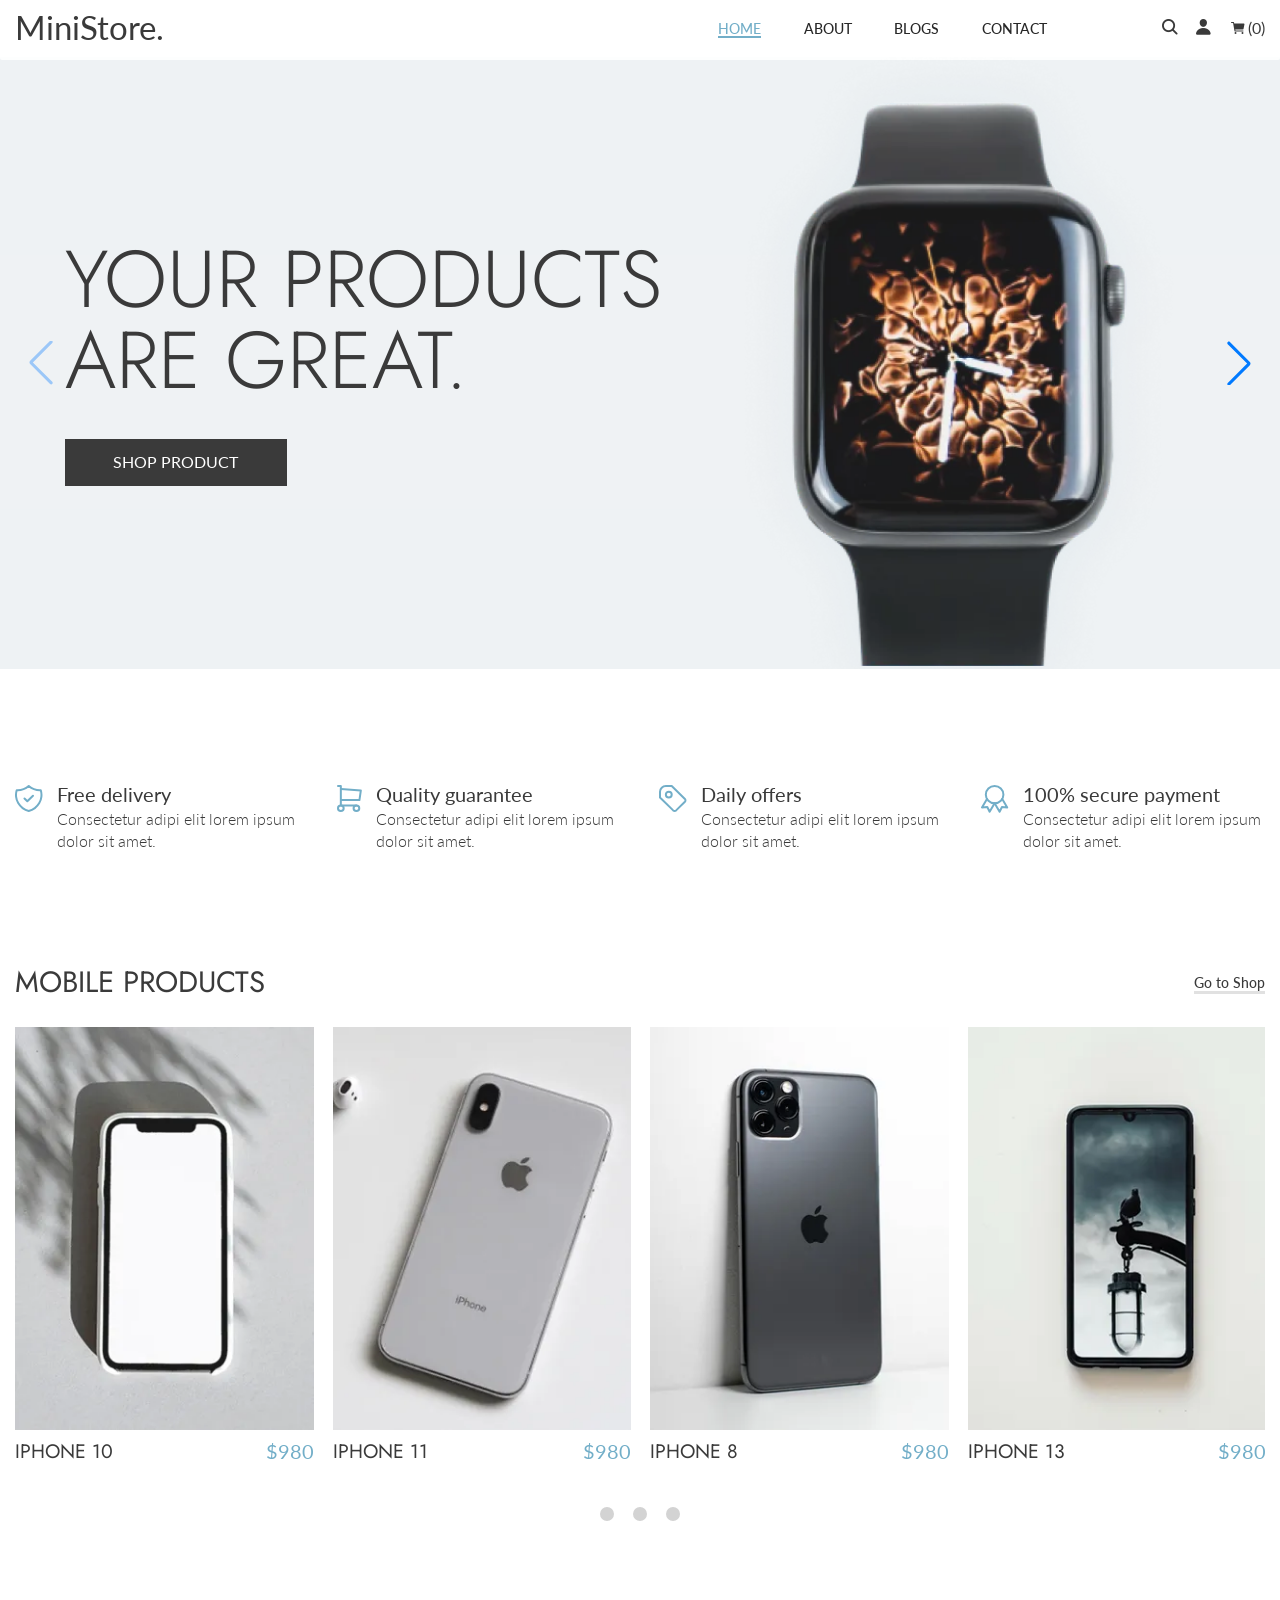
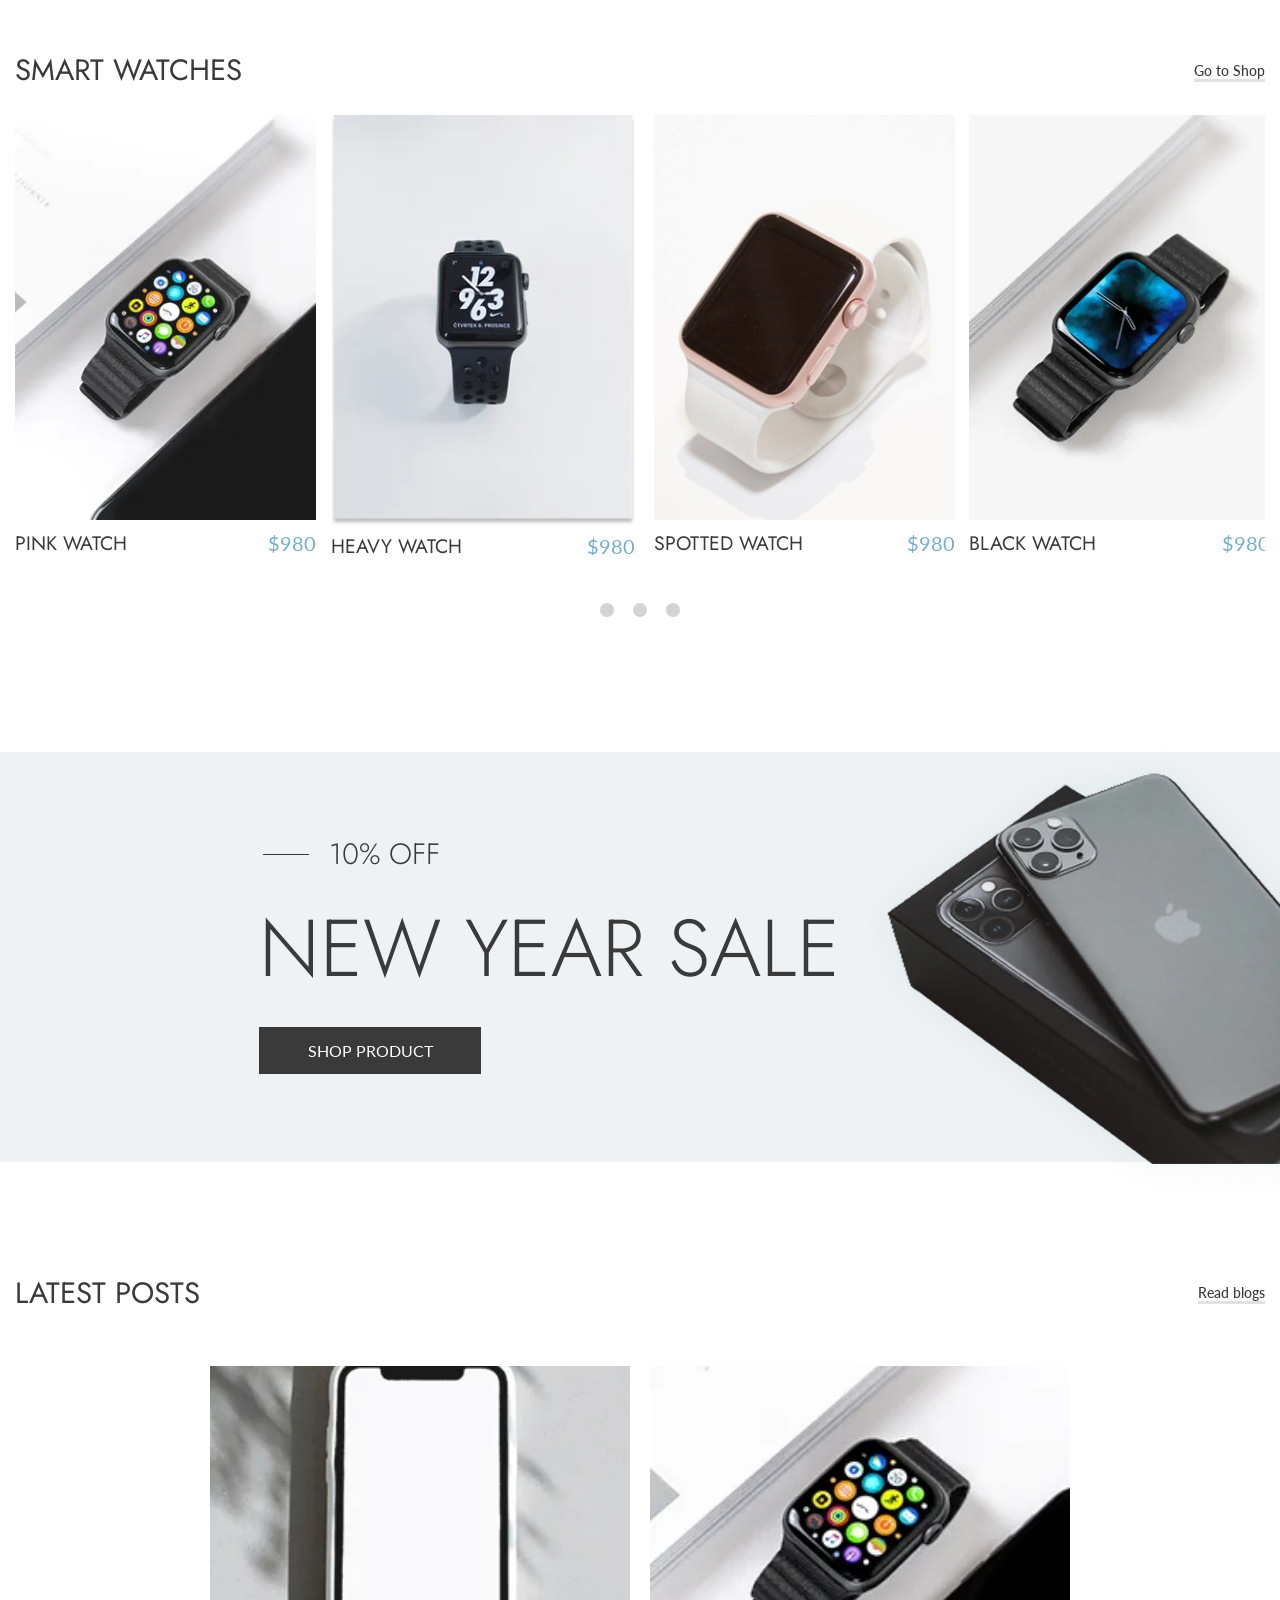
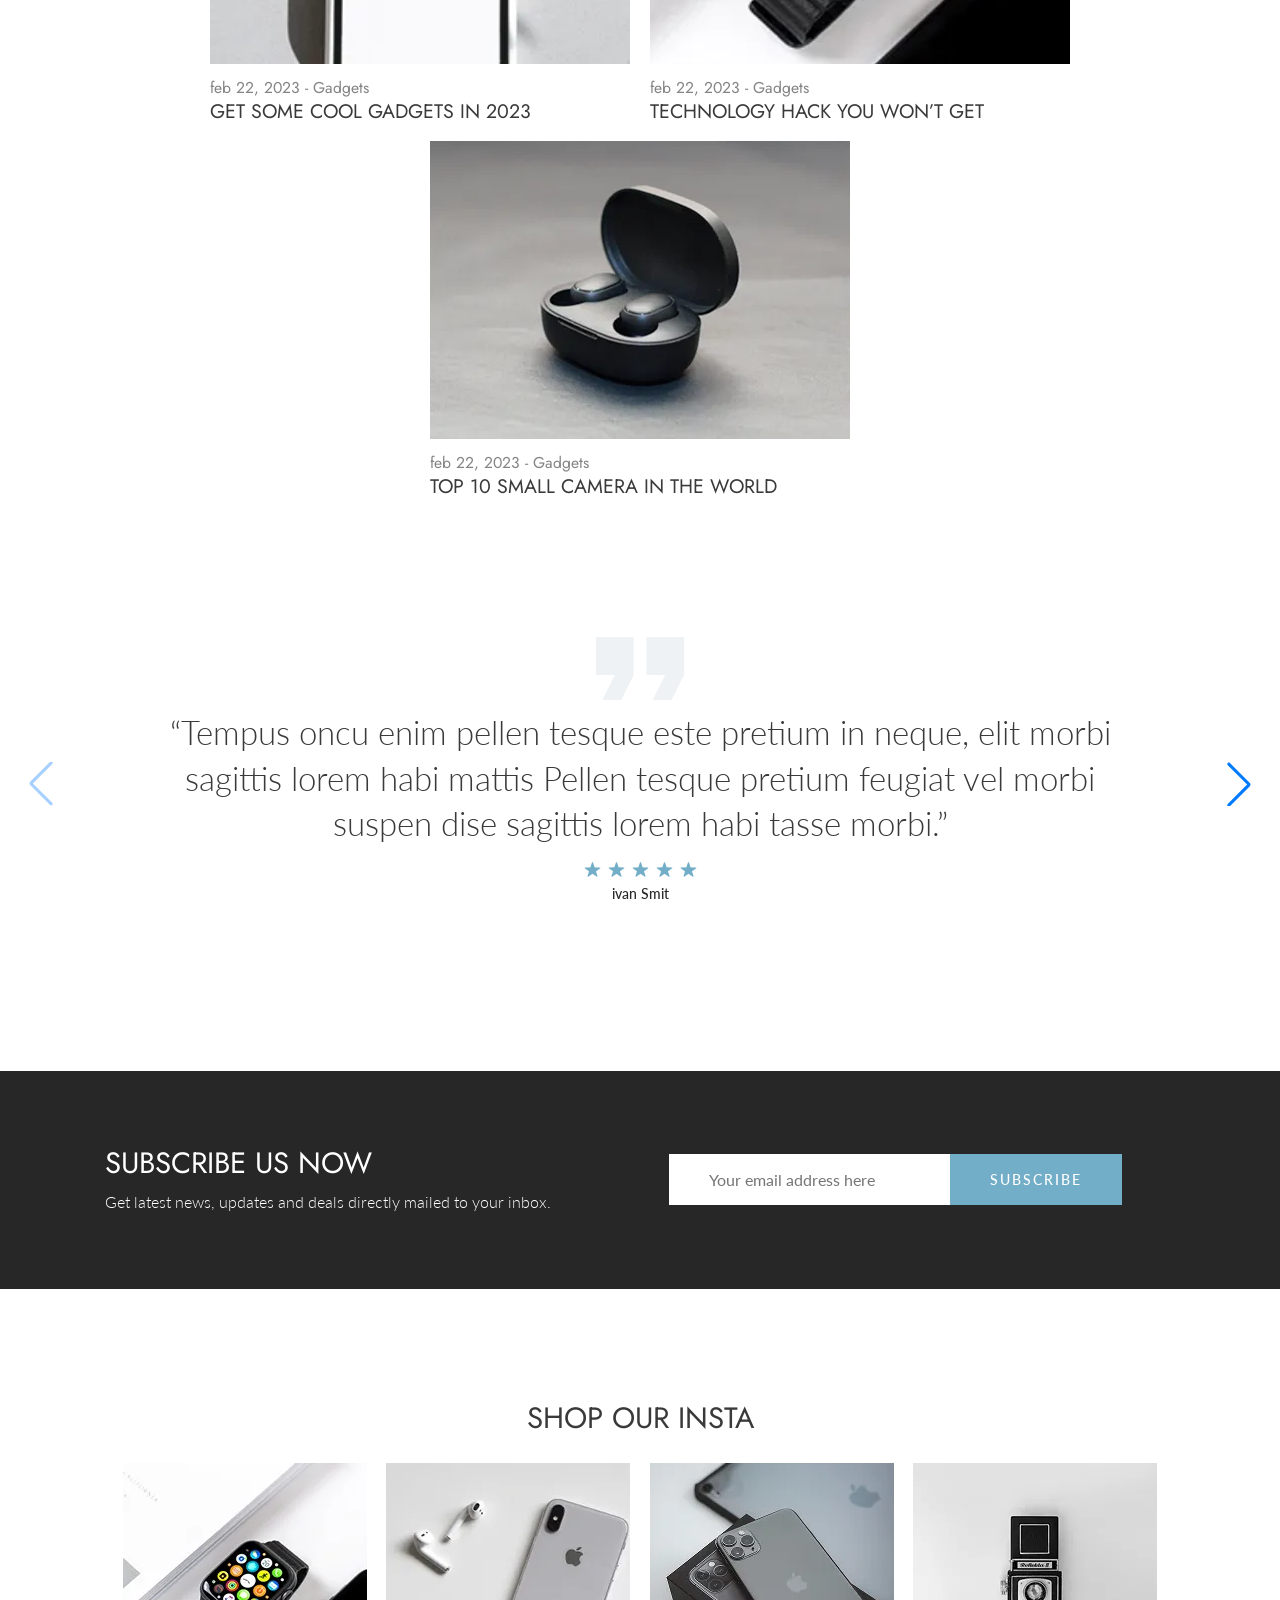
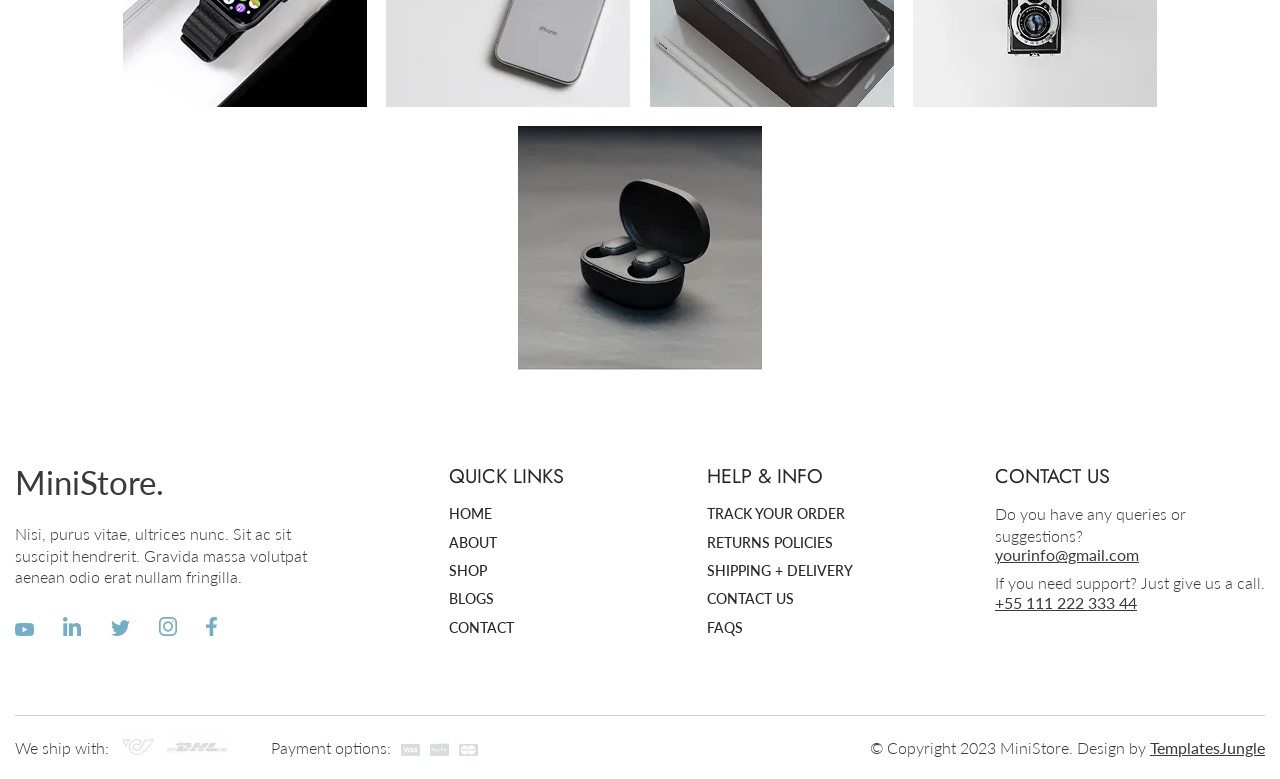
==== commit fa4aafb4: "Updates" ====
--- a/index.html
+++ b/index.html
@@ -6,16 +6,16 @@
 		<link rel="preload" href="./assets/fonts/Lato-Medium.woff2" as="font" type="font/woff2" crossorigin="anonymous">
 		<link rel="shortcut icon" href="./assets/img/favicon.ico">
 		<title>MiniStore</title>
-		<link rel="modulepreload" crossorigin href="./js/common.min.js?v=1767541955970">
-		<script type="module" crossorigin="" src="./js/main.min.js?v=1767541955970"></script>
-		<script type="module" crossorigin="" src="./js/minproduct.min.js?v=1767541955970"></script>
-		<script type="module" crossorigin="" src="./js/slider.min.js?v=1767541955970"></script>
-		<script type="module" crossorigin="" src="./js/coment.min.js?v=1767541955970"></script>
-		<link rel="stylesheet" crossorigin="" href="./css/main.min.css?v=1767541955970">
-		<link rel="stylesheet" crossorigin="" href="./css/minproduct.min.css?v=1767541955970">
-		<link rel="stylesheet" crossorigin="" href="./css/slider.min.css?v=1767541955970">
-		<link rel="stylesheet" crossorigin="" href="./css/coment.min.css?v=1767541955970">
-		<link rel="stylesheet" crossorigin="" href="./css/index.min.css?v=1767541955970">
+		<link rel="modulepreload" crossorigin href="./js/common.min.js?v=1767545290607">
+		<script type="module" crossorigin="" src="./js/main.min.js?v=1767545290607"></script>
+		<script type="module" crossorigin="" src="./js/minproduct.min.js?v=1767545290607"></script>
+		<script type="module" crossorigin="" src="./js/slider.min.js?v=1767545290607"></script>
+		<script type="module" crossorigin="" src="./js/coment.min.js?v=1767545290607"></script>
+		<link rel="stylesheet" crossorigin="" href="./css/main.min.css?v=1767545290607">
+		<link rel="stylesheet" crossorigin="" href="./css/minproduct.min.css?v=1767545290607">
+		<link rel="stylesheet" crossorigin="" href="./css/slider.min.css?v=1767545290607">
+		<link rel="stylesheet" crossorigin="" href="./css/coment.min.css?v=1767545290607">
+		<link rel="stylesheet" crossorigin="" href="./css/index.min.css?v=1767545290607">
 	</head>
 	<body>
 		<div class="wrapper">
--- a/css/main.min.css
+++ b/css/main.min.css
@@ -1 +1 @@
-@import url("https://fonts.googleapis.com/css2?family=Lato:wght@300;400&display=swap");@import url("https://fonts.googleapis.com/css2?family=Jost:wght@300;400&display=swap");*{border:0;margin:0;padding:0}*,:after,:before{box-sizing:border-box}:after,:before{display:inline-block}body,html{height:100%}body{line-height:1;scrollbar-gutter:stable;-ms-text-size-adjust:100%;-moz-text-size-adjust:100%;-webkit-text-size-adjust:100%;-webkit-font-smoothing:antialiased;-moz-osx-font-smoothing:grayscale}button,input,textarea{background-color:transparent;color:inherit;font-family:inherit;font-size:inherit;line-height:inherit}input,textarea{width:100%}label{display:inline-block}button,option,select{cursor:pointer}a{color:inherit;display:inline-block;text-decoration:none}ul li{list-style:none}img{height:auto;max-width:100%;vertical-align:middle}h1,h2,h3,h4,h5,h6{font-size:inherit;font-weight:inherit}address{font-style:normal}@font-face{font-display:swap;font-family:Lato;font-style:normal;font-weight:500;src:url(../assets/fonts/Lato-Medium.woff2) format("woff2")}@font-face{font-display:swap;font-family:iconfont;src:url(../assets/fonts/iconfont.woff2?8946c74498ce762edba0115f08e4c52a) format("woff2")}[class*="--icon-"]:before{font-family:iconfont}[class*="--icon-visa"]:before{content:"\f101"}[class*="--icon-u"]:before{content:"\f102"}[class*="--icon-toch"]:before{content:"\f103"}[class*="--icon-strm"]:before{content:"\f104"}[class*="--icon-Starsss"]:before{content:"\f105"}[class*="--icon-search"]:before{content:"\f106"}[class*="--icon-s-ut"]:before{content:"\f107"}[class*="--icon-s-tv"]:before{content:"\f108"}[class*="--icon-s-in"]:before{content:"\f109"}[class*="--icon-s-fb"]:before{content:"\f10a"}[class*="--icon-quality"]:before{content:"\f10b"}[class*="--icon-qqq"]:before{content:"\f10c"}[class*="--icon-pp"]:before{content:"\f10d"}[class*="--icon-mimiArr"]:before{content:"\f10e"}[class*="--icon-mc"]:before{content:"\f10f"}[class*="--icon-mar"]:before{content:"\f110"}[class*="--icon-man"]:before{content:"\f111"}[class*="--icon-jj"]:before{content:"\f112"}[class*="--icon-ion_cart"]:before{content:"\f113"}[class*="--icon-grm"]:before{content:"\f114"}[class*="--icon-fut"]:before{content:"\f115"}[class*="--icon-dhl"]:before{content:"\f116"}[class*="--icon-cardMini"]:before{content:"\f117"}[class*="--icon-card"]:before{content:"\f118"}[class*="--icon-ar"]:before{content:"\f119"}body{color:#3a3a3a;font-family:lato,sans-serif;font-size:1rem;min-width:20rem}[data-fls-scrolllock] body{overflow:hidden;overscroll-behavior:none;touch-action:none}.wrapper{display:flex;flex-direction:column;min-height:100%;overflow:clip}.wrapper>main{flex:1 1 auto}.wrapper>*{min-width:0}[class*=__container]{margin:0 auto;max-width:83.125rem;padding-left:.9375rem;padding-right:.9375rem}.menu__list{align-items:center;display:flex}.menu__link{color:#272727;font-size:.875rem;font-weight:500;position:relative;text-transform:uppercase;transition:color .5s}.menu__link:after{background-color:#272727;bottom:-.09375rem;content:"";height:.125rem;left:50%;position:absolute;transition:width .5s,left .5s;width:0}.menu__link--active{color:#272727}.menu__link--active.menu__link{color:#72aec8}.menu__link--active:after{background-color:#72aec8;left:0;width:100%}.icon-menu{display:none}.header__container{align-items:center;display:flex;padding-bottom:.75rem;padding-top:.75rem}.header__container:before{background-color:hsla(0,0%,100%,.9);border-radius:.125rem;content:"";height:3.75rem;left:0;position:absolute;top:0;width:100%}.header__actions,.logo{position:relative;z-index:5}.logo{flex-grow:1}.actions-header{align-items:center;display:flex}.actions-header--icon-man,.actions-header--icon-search{cursor:pointer;transition:all .3s}.actions-header--icon-card{cursor:pointer}[data-fls-header-scroll].--header-scroll{left:0;position:sticky;right:0;top:0;z-index:50}[data-fls-header-scroll-show].--header-scroll{transition:translate .3s;translate:0 -100%}[data-fls-header-scroll-show].--header-show{translate:0 0}.footer__body{border-bottom:.0625rem solid #d0d0d0;column-gap:.9375rem;row-gap:1.875rem}.footer__body,.footer__item{display:flex;flex-wrap:wrap;justify-content:space-between}.footer__item{gap:.9375rem}.footer__copy{align-items:center;display:flex;justify-content:space-between}.footer__right p{font-weight:300}.footer__right a{font-weight:400;text-decoration:underline}.item-footer{display:flex;flex-direction:column;justify-content:start}.item-footer__text p{font-weight:300;line-height:1.38}.item-footer__text a{margin-bottom:.625rem;text-decoration:underline;transition:color .3s}.item-footer__social{align-items:center;color:#72aec8;display:flex;margin-top:1.25rem}.item-footer__title{font-family:jost,sans-serif}.item-footer__link,.item-footer__title{color:#272727;text-transform:uppercase}.item-footer__link{font-weight:500;line-height:1.48;transition:color .5s}.social{font-size:1.1875rem}.social--icon-grm,.social--icon-s-fb,.social--icon-s-in,.social--icon-s-tv,.social--icon-s-ut{transition:.3s}.left-footer,.left-footer__col{align-items:center;display:flex}.left-footer__col{column-gap:.625rem}.left-footer__text{font-weight:300}.left-footer__img--icon-mc,.left-footer__img--icon-pp,.left-footer__img--icon-visa{color:#d7dddf;font-size:1.1875rem}.input{background-color:#fff;padding:1rem 2.5rem}.button{transition:color .5s}.button--icon{width:100%}.button--min{font-size:1.0625rem}.button{background-color:#72aec8;color:#fff;font-size:.875rem;font-weight:500;letter-spacing:.125rem;padding:1rem 2.5rem;text-transform:uppercase}.button--fw{width:100%}.button--black{background-color:#272727}.cart{cursor:pointer;gap:.125rem;transition:all .3s}.cart,.subscribe__content{align-items:center;display:flex}.subscribe__content{background-color:#272727;width:100%}.subscribe__title{color:#fff;font-family:jost,sans-serif;letter-spacing:6%;line-height:1.14;margin-bottom:.625rem;text-transform:uppercase}.subscribe__text p{color:#fff;font-weight:300;letter-spacing:3%;line-height:1.38}.subscribe__form{display:flex}.sectiontitle{align-items:center;display:flex;justify-content:space-between}.sectiontitle--min{justify-content:center}.sectiontitle__title a{font-family:jost,sans-serif;text-transform:uppercase;transition:color .5s}.sectiontitle__link{font-weight:500;position:relative;transition:color .5s}.sectiontitle__link:after{background-color:#e1e1e1;bottom:-.25rem;content:"";height:.1875rem;left:0;position:absolute;transition:background-color .5s;width:100%}.minetitle{background-color:rgba(237,241,243,.9)}.minetitle__content{align-items:center;display:flex;justify-content:center}.minetitle__body{align-items:start;display:flex;flex-direction:column;padding:4.8125rem .9375rem}.minetitle__body--mimi{align-items:center}.minetitle__sale{font-family:jost,sans-serif;font-weight:300;margin-left:3.125rem;position:relative;text-transform:uppercase}.minetitle__sale:before{background-color:#3a3a3a;content:"";height:.0625rem;position:absolute;right:100%;top:49%}.minetitle__titlle{font-family:jost,sans-serif;font-weight:300;max-width:38.8125rem;text-transform:uppercase}.minetitle__lable{font-weight:300;vertical-align:middle}.minetitle__lable span{color:#72aec8}.minetitle__lable a{transition:color .5s}.minetitle__link{background-color:#3a3a3a;color:#fff;text-transform:uppercase;transition:color .5s}.minetitle__picture{aspect-ratio:529/612;max-width:33.0625rem;transform:scale(1.27)}.minetitle__picture--big{aspect-ratio:780/654;margin-right:-19.375rem;transform:scale(1.2)}.insta__items{display:flex;flex-wrap:wrap;justify-content:center}.insta__item{aspect-ratio:244/244;max-height:15.25rem;max-width:15.25rem;min-height:15.25rem;min-width:15.25rem;overflow:hidden;position:relative}.insta__item:before{background-color:transparent;content:"";height:100%;pointer-events:none;position:absolute;transition:background-color .5s;width:100%;z-index:2}.insta__item img{height:100%;object-fit:cover;position:relative;transition:scale .3s;width:100%;z-index:1}.insta__hover{left:calc(50% - .9375rem);opacity:0;pointer-events:none;position:absolute;top:calc(50% - .9375rem);transition:opacity .2s .2s;z-index:2}.insta__hover img{height:2rem;width:2rem}@media (max-width:81.25em){.subscribe__container{margin-left:-.9375rem;margin-right:-.9375rem}}@media (max-width:61.99875em){.subscribe__content{flex-direction:column;gap:.9375rem}.subscribe__text p,.subscribe__title{text-align:center}}@media (max-width:56.25em){.insta__item{max-height:7.625rem;max-width:7.625rem;min-height:7.625rem;min-width:7.625rem}}@media (max-width:51.25em){.footer__copy{flex-direction:column;row-gap:.9375rem}}@media (max-width:47.99875em) and (any-hover:none){.icon-menu{cursor:default}}@media (max-width:47.99875em){.menu__body{background-color:rgba(237,241,243,.9);height:100svh;left:100%;margin-top:3.125rem;overflow:auto;padding:3.125rem .9375rem 1.875rem}.menu__body,.menu__body:before{position:fixed;top:0;transition:left .3s;width:100%;z-index:2}.menu__body:before{content:"";height:4.375rem;left:-100%}[data-fls-menu-open] .menu__body,[data-fls-menu-open] .menu__body:before{left:0}.menu__list{align-items:flex-end;flex-direction:column;row-gap:.9375rem}.menu__link{font-size:2rem}.icon-menu{display:block;height:1.125rem;position:relative;width:1.875rem;z-index:5}.icon-menu span,.icon-menu:after,.icon-menu:before{background-color:#3a3a3a;content:"";height:.125rem;position:absolute;right:0;transition:all .3s ease 0s;width:100%}.icon-menu:before{top:0}.icon-menu:after{bottom:0}.icon-menu span{top:calc(50% - .0625rem)}[data-fls-menu-open] .icon-menu span{width:0}[data-fls-menu-open] .icon-menu:before{top:calc(50% - .0625rem);transform:rotate(-45deg)}[data-fls-menu-open] .icon-menu:after{bottom:calc(50% - .0625rem);transform:rotate(45deg)}.subscribe__form{flex-direction:column;width:100%}.minetitle__body{align-items:center}.minetitle__sale{align-self:flex-end}.minetitle__titlle{text-align:center}.minetitle__picture{display:none}}@media (max-width:41.25em){.footer__body{text-align:center}}@media (max-width:40.625em){.footer__body{justify-content:center}.item-footer__text-colms{align-items:flex-end;display:flex;gap:.9375rem}}@media (max-width:29.99875em){.footer__container{margin:0 -.9375rem}}@media (max-width:26.25em){.footer__right{text-align:center}.item-footer__text-colms{display:block}.left-footer{column-gap:.625rem;flex-direction:column}}@media (width <= 20em){.header__container,.menu__list{gap:.9375rem}.logo{font-size:1.5rem}.actions-header{column-gap:.75rem}.footer__body{padding-bottom:1.25rem}.footer__copy{padding-bottom:.625rem;padding-top:.625rem}.footer__right a,.footer__right p{font-size:.75rem}.item-footer{gap:.375rem}.item-footer__text p{font-size:.5rem}.item-footer__social{gap:.9375rem}.item-footer__title{font-size:1rem;margin-bottom:.5rem}.item-footer__link{font-size:.625rem}.left-footer{column-gap:.9375rem}.left-footer__text{font-size:.75rem}.subscribe{margin-bottom:1.875rem}.subscribe__content{column-gap:.3125rem;padding-bottom:.3125rem;padding-left:.3125rem;padding-right:.3125rem;padding-top:.3125rem}.subscribe__title{font-size:1.125rem}.subscribe__text p{font-size:.875rem}.sectiontitle{padding-bottom:.9375rem}.sectiontitle__title a{font-size:1.125rem}.sectiontitle__link{font-size:.75rem}.minetitle{margin-bottom:2.5rem}.minetitle__body{gap:.9375rem}.minetitle__body--mimi{gap:1.25rem;padding-bottom:1.875rem;padding-top:1.875rem}.minetitle__sale{font-size:1.125rem;padding-left:.625rem}.minetitle__sale:before{width:1.125rem}.minetitle__titlle{font-size:2rem}.minetitle__link{padding-bottom:.3125rem;padding-left:.9375rem;padding-right:.9375rem;padding-top:.3125rem}.minetitle__picture--big{max-width:18.75rem}.insta{margin-bottom:1.875rem}.insta__items{gap:.3125rem}}@media (width > 20em) and (width <= 83.125em){.menu__list{gap:clamp(.9375rem,.36324257425625rem + 2.8712871287vw,2.75rem)}.header__container{gap:clamp(.9375rem,-1.14170792079375rem + 10.396039604vw,7.5rem)}.logo{font-size:clamp(1.5rem,1.32178217821875rem + .8910891089vw,2.0625rem)}.actions-header{column-gap:clamp(.75rem,.6113861386125rem + .6930693069vw,1.1875rem)}.footer__body{padding-bottom:clamp(1.25rem,.06188118811875rem + 5.9405940594vw,5rem)}.footer__copy{padding-bottom:clamp(.625rem,.42698019801875rem + .9900990099vw,1.25rem);padding-top:clamp(.625rem,.42698019801875rem + .9900990099vw,1.25rem)}.footer__right a,.footer__right p{font-size:clamp(.75rem,.67079207920625rem + .396039604vw,1rem)}.item-footer{gap:clamp(.375rem,.33539603960625rem + .198019802vw,.5rem)}.item-footer__text p{font-size:clamp(.5rem,.34158415841875rem + .7920792079vw,1rem)}.item-footer__social{gap:clamp(.9375rem,.64047029703125rem + 1.4851485149vw,1.875rem)}.item-footer__title{font-size:clamp(1rem,.92079207920625rem + .396039604vw,1.25rem);margin-bottom:clamp(.5rem,.46039603960625rem + .198019802vw,.625rem)}.item-footer__link{font-size:clamp(.625rem,.54579207920625rem + .396039604vw,.875rem)}.left-footer{column-gap:clamp(.9375rem,.3236386138625rem + 3.0693069307vw,2.875rem)}.left-footer__text{font-size:clamp(.75rem,.67079207920625rem + .396039604vw,1rem)}.subscribe{margin-bottom:clamp(1.875rem,.09282178218125rem + 8.9108910891vw,7.5rem)}.subscribe__content{column-gap:clamp(.3125rem,-2.0439356435625rem + 11.7821782178vw,7.75rem);padding-bottom:clamp(.3125rem,-1.17264851485rem + 7.4257425743vw,5rem);padding-left:clamp(.3125rem,-1.76670792079375rem + 10.396039604vw,6.875rem);padding-right:clamp(.3125rem,-1.76670792079375rem + 10.396039604vw,6.875rem);padding-top:clamp(.3125rem,-1.17264851485rem + 7.4257425743vw,5rem)}.subscribe__title{font-size:clamp(1.125rem,.887376237625rem + 1.1881188119vw,1.875rem)}.subscribe__text p{font-size:clamp(.875rem,.83539603960625rem + .198019802vw,1rem)}.sectiontitle{padding-bottom:clamp(.9375rem,.64047029703125rem + 1.4851485149vw,1.875rem)}.sectiontitle__title a{font-size:clamp(1.125rem,.887376237625rem + 1.1881188119vw,1.875rem)}.sectiontitle__link{font-size:clamp(.75rem,.71039603960625rem + .198019802vw,.875rem)}.minetitle{margin-bottom:clamp(2.5rem,.91584158415625rem + 7.9207920792vw,7.5rem)}.minetitle__body{gap:clamp(.9375rem,.44245049505rem + 2.4752475248vw,2.5rem)}.minetitle__body--mimi{gap:clamp(1.25rem,.8539603960375rem + 1.9801980198vw,2.5rem);padding-bottom:clamp(1.875rem,.94430693069375rem + 4.6534653465vw,4.8125rem);padding-top:clamp(1.875rem,.94430693069375rem + 4.6534653465vw,4.8125rem)}.minetitle__sale{font-size:clamp(1.125rem,.887376237625rem + 1.1881188119vw,1.875rem);padding-left:clamp(.625rem,.42698019801875rem + .9900990099vw,1.25rem)}.minetitle__sale:before{width:clamp(1.125rem,.5309405940625rem + 2.9702970297vw,3rem)}.minetitle__titlle{font-size:clamp(2rem,.9900990099rem + 5.0495049505vw,5.1875rem)}.minetitle__link{padding-bottom:clamp(.3125rem,.09467821781875rem + 1.0891089109vw,1rem);padding-left:clamp(.9375rem,.24443069306875rem + 3.4653465347vw,3.125rem);padding-right:clamp(.9375rem,.24443069306875rem + 3.4653465347vw,3.125rem);padding-top:clamp(.3125rem,.09467821781875rem + 1.0891089109vw,1rem)}.minetitle__picture--big{max-width:clamp(18.75rem,14.78960396039375rem + 19.801980198vw,31.25rem)}.insta{margin-bottom:clamp(1.875rem,.4888613861375rem + 6.9306930693vw,6.25rem)}.insta__items{gap:clamp(.3125rem,.01547029703125rem + 1.4851485149vw,1.25rem)}}@media (width > 83.125em){.menu__list{gap:2.75rem}.header__container{gap:7.5rem}.logo{font-size:2.0625rem}.actions-header{column-gap:1.1875rem}.footer__body{padding-bottom:5rem}.footer__copy{padding-bottom:1.25rem;padding-top:1.25rem}.footer__right a,.footer__right p{font-size:1rem}.item-footer{gap:.5rem}.item-footer__text p{font-size:1rem}.item-footer__social{gap:1.875rem}.item-footer__title{font-size:1.25rem;margin-bottom:.625rem}.item-footer__link{font-size:.875rem}.left-footer{column-gap:2.875rem}.left-footer__text{font-size:1rem}.subscribe{margin-bottom:7.5rem}.subscribe__content{column-gap:7.75rem;padding-bottom:5rem;padding-left:6.875rem;padding-right:6.875rem;padding-top:5rem}.subscribe__title{font-size:1.875rem}.subscribe__text p{font-size:1rem}.sectiontitle{padding-bottom:1.875rem}.sectiontitle__title a{font-size:1.875rem}.sectiontitle__link{font-size:.875rem}.minetitle{margin-bottom:7.5rem}.minetitle__body{gap:2.5rem}.minetitle__body--mimi{gap:2.5rem;padding-bottom:4.8125rem;padding-top:4.8125rem}.minetitle__sale{font-size:1.875rem;padding-left:1.25rem}.minetitle__sale:before{width:3rem}.minetitle__titlle{font-size:5.1875rem}.minetitle__link{padding-bottom:1rem;padding-left:3.125rem;padding-right:3.125rem;padding-top:1rem}.minetitle__picture--big{max-width:31.25rem}.insta{margin-bottom:6.25rem}.insta__items{gap:1.25rem}}@media (any-hover:hover){.menu__link:hover{color:#72aec8}.menu__link:hover:after{background-color:#72aec8;left:0;width:100%}.actions-header--icon-man:hover,.actions-header--icon-search:hover{color:#72aec8;scale:1.2}.item-footer__link:hover,.item-footer__text a:hover{color:#72aec8}.social--icon-grm:hover,.social--icon-s-fb:hover,.social--icon-s-in:hover,.social--icon-s-tv:hover,.social--icon-s-ut:hover{scale:1.3}.button:hover{color:#3a3a3a}.button--black:hover,.cart:hover{color:#72aec8}.cart:hover{scale:1.2}.sectiontitle__title a:hover{color:#72aec8}.sectiontitle__link:hover{color:#72aec8;transition:background-color .5s}.sectiontitle__link:hover:after{background-color:#72aec8}.minetitle__lable a:hover,.minetitle__link:hover{color:#72aec8}.insta__item:hover:before{background-color:rgba(0,0,0,.5)}.insta__item:hover .insta__hover{opacity:1}.insta__item img:hover{scale:1.1}}+@import url("https://fonts.googleapis.com/css2?family=Lato:wght@300;400&display=swap");@import url("https://fonts.googleapis.com/css2?family=Jost:wght@300;400&display=swap");*{border:0;margin:0;padding:0}*,:after,:before{box-sizing:border-box}:after,:before{display:inline-block}body,html{height:100%}body{line-height:1;scrollbar-gutter:stable;-ms-text-size-adjust:100%;-moz-text-size-adjust:100%;-webkit-text-size-adjust:100%;-webkit-font-smoothing:antialiased;-moz-osx-font-smoothing:grayscale}button,input,textarea{background-color:transparent;color:inherit;font-family:inherit;font-size:inherit;line-height:inherit}input,textarea{width:100%}label{display:inline-block}button,option,select{cursor:pointer}a{color:inherit;display:inline-block;text-decoration:none}ul li{list-style:none}img{height:auto;max-width:100%;vertical-align:middle}h1,h2,h3,h4,h5,h6{font-size:inherit;font-weight:inherit}address{font-style:normal}@font-face{font-display:swap;font-family:Lato;font-style:normal;font-weight:500;src:url(../assets/fonts/Lato-Medium.woff2) format("woff2")}@font-face{font-display:swap;font-family:iconfont;src:url(../assets/fonts/iconfont.woff2?ab2530d9b58042fe56f86cc2518ad78c) format("woff2")}[class*="--icon-"]:before{font-family:iconfont}[class*="--icon-visa"]:before{content:"\f101"}[class*="--icon-u"]:before{content:"\f102"}[class*="--icon-toch"]:before{content:"\f103"}[class*="--icon-strm"]:before{content:"\f104"}[class*="--icon-Starsss"]:before{content:"\f105"}[class*="--icon-search"]:before{content:"\f106"}[class*="--icon-s-ut"]:before{content:"\f107"}[class*="--icon-s-tv"]:before{content:"\f108"}[class*="--icon-s-in"]:before{content:"\f109"}[class*="--icon-s-fb"]:before{content:"\f10a"}[class*="--icon-quality"]:before{content:"\f10b"}[class*="--icon-qqq"]:before{content:"\f10c"}[class*="--icon-pp"]:before{content:"\f10d"}[class*="--icon-mimiArr"]:before{content:"\f10e"}[class*="--icon-mc"]:before{content:"\f10f"}[class*="--icon-mar"]:before{content:"\f110"}[class*="--icon-man"]:before{content:"\f111"}[class*="--icon-jj"]:before{content:"\f112"}[class*="--icon-ion_cart"]:before{content:"\f113"}[class*="--icon-grm"]:before{content:"\f114"}[class*="--icon-fut"]:before{content:"\f115"}[class*="--icon-dhl"]:before{content:"\f116"}[class*="--icon-cardMini"]:before{content:"\f117"}[class*="--icon-card"]:before{content:"\f118"}[class*="--icon-ar"]:before{content:"\f119"}body{color:#3a3a3a;font-family:lato,sans-serif;font-size:1rem;min-width:20rem}[data-fls-scrolllock] body{overflow:hidden;overscroll-behavior:none;touch-action:none}.wrapper{display:flex;flex-direction:column;min-height:100%;overflow:clip}.wrapper>main{flex:1 1 auto}.wrapper>*{min-width:0}[class*=__container]{margin:0 auto;max-width:83.125rem;padding-left:.9375rem;padding-right:.9375rem}.menu__list{align-items:center;display:flex}.menu__link{color:#272727;font-size:.875rem;font-weight:500;position:relative;text-transform:uppercase;transition:color .5s}.menu__link:after{background-color:#272727;bottom:-.09375rem;content:"";height:.125rem;left:50%;position:absolute;transition:width .5s,left .5s;width:0}.menu__link--active{color:#272727}.menu__link--active.menu__link{color:#72aec8}.menu__link--active:after{background-color:#72aec8;left:0;width:100%}.icon-menu{display:none}.header__container{align-items:center;display:flex;padding-bottom:.75rem;padding-top:.75rem}.header__container:before{background-color:hsla(0,0%,100%,.9);border-radius:.125rem;content:"";height:3.75rem;left:0;position:absolute;top:0;width:100%}.header__actions,.logo{position:relative;z-index:5}.logo{flex-grow:1}.actions-header{align-items:center;display:flex}.actions-header--icon-man,.actions-header--icon-search{cursor:pointer;transition:all .3s}.actions-header--icon-card{cursor:pointer}[data-fls-header-scroll].--header-scroll{left:0;position:sticky;right:0;top:0;z-index:50}[data-fls-header-scroll-show].--header-scroll{transition:translate .3s;translate:0 -100%}[data-fls-header-scroll-show].--header-show{translate:0 0}.footer__body{border-bottom:.0625rem solid #d0d0d0;column-gap:.9375rem;row-gap:1.875rem}.footer__body,.footer__item{display:flex;flex-wrap:wrap;justify-content:space-between}.footer__item{gap:.9375rem}.footer__copy{align-items:center;display:flex;justify-content:space-between}.footer__right p{font-weight:300}.footer__right a{font-weight:400;text-decoration:underline}.item-footer{display:flex;flex-direction:column;justify-content:start}.item-footer__text p{font-weight:300;line-height:1.38}.item-footer__text a{margin-bottom:.625rem;text-decoration:underline;transition:color .3s}.item-footer__social{align-items:center;color:#72aec8;display:flex;margin-top:1.25rem}.item-footer__title{font-family:jost,sans-serif}.item-footer__link,.item-footer__title{color:#272727;text-transform:uppercase}.item-footer__link{font-weight:500;line-height:1.48;transition:color .5s}.social{font-size:1.1875rem}.social--icon-grm,.social--icon-s-fb,.social--icon-s-in,.social--icon-s-tv,.social--icon-s-ut{transition:.3s}.left-footer,.left-footer__col{align-items:center;display:flex}.left-footer__col{column-gap:.625rem}.left-footer__text{font-weight:300}.left-footer__img--icon-mc,.left-footer__img--icon-pp,.left-footer__img--icon-visa{color:#d7dddf;font-size:1.1875rem}.input{background-color:#fff;padding:1rem 2.5rem}.button{transition:color .5s}.button--icon{width:100%}.button--min{font-size:1.0625rem}.button{background-color:#72aec8;color:#fff;font-size:.875rem;font-weight:500;letter-spacing:.125rem;padding:1rem 2.5rem;text-transform:uppercase}.button--fw{width:100%}.button--black{background-color:#272727}.cart{cursor:pointer;gap:.125rem;transition:all .3s}.cart,.subscribe__content{align-items:center;display:flex}.subscribe__content{background-color:#272727;width:100%}.subscribe__title{color:#fff;font-family:jost,sans-serif;letter-spacing:6%;line-height:1.14;margin-bottom:.625rem;text-transform:uppercase}.subscribe__text p{color:#fff;font-weight:300;letter-spacing:3%;line-height:1.38}.subscribe__form{display:flex}.sectiontitle{align-items:center;display:flex;justify-content:space-between}.sectiontitle--min{justify-content:center}.sectiontitle__title a{font-family:jost,sans-serif;text-transform:uppercase;transition:color .5s}.sectiontitle__link{font-weight:500;position:relative;transition:color .5s}.sectiontitle__link:after{background-color:#e1e1e1;bottom:-.25rem;content:"";height:.1875rem;left:0;position:absolute;transition:background-color .5s;width:100%}.minetitle{background-color:rgba(237,241,243,.9)}.minetitle__content{align-items:center;display:flex;justify-content:center}.minetitle__body{align-items:start;display:flex;flex-direction:column;padding:4.8125rem .9375rem}.minetitle__body--mimi{align-items:center}.minetitle__sale{font-family:jost,sans-serif;font-weight:300;margin-left:3.125rem;position:relative;text-transform:uppercase}.minetitle__sale:before{background-color:#3a3a3a;content:"";height:.0625rem;position:absolute;right:100%;top:49%}.minetitle__titlle{font-family:jost,sans-serif;font-weight:300;max-width:38.8125rem;text-transform:uppercase}.minetitle__lable{font-weight:300;vertical-align:middle}.minetitle__lable span{color:#72aec8}.minetitle__lable a{transition:color .5s}.minetitle__link{background-color:#3a3a3a;color:#fff;text-transform:uppercase;transition:color .5s}.minetitle__picture{aspect-ratio:529/612;max-width:33.0625rem;transform:scale(1.27)}.minetitle__picture--big{aspect-ratio:780/654;margin-right:-19.375rem;transform:scale(1.2)}.insta__items{display:flex;flex-wrap:wrap;justify-content:center}.insta__item{aspect-ratio:244/244;max-height:15.25rem;max-width:15.25rem;min-height:15.25rem;min-width:15.25rem;overflow:hidden;position:relative}.insta__item:before{background-color:transparent;content:"";height:100%;pointer-events:none;position:absolute;transition:background-color .5s;width:100%;z-index:2}.insta__item img{height:100%;object-fit:cover;position:relative;transition:scale .3s;width:100%;z-index:1}.insta__hover{left:calc(50% - .9375rem);opacity:0;pointer-events:none;position:absolute;top:calc(50% - .9375rem);transition:opacity .2s .2s;z-index:2}.insta__hover img{height:2rem;width:2rem}@media (max-width:81.25em){.subscribe__container{margin-left:-.9375rem;margin-right:-.9375rem}}@media (max-width:61.99875em){.subscribe__content{flex-direction:column;gap:.9375rem}.subscribe__text p,.subscribe__title{text-align:center}}@media (max-width:56.25em){.insta__item{max-height:7.625rem;max-width:7.625rem;min-height:7.625rem;min-width:7.625rem}}@media (max-width:51.25em){.footer__copy{flex-direction:column;row-gap:.9375rem}}@media (max-width:47.99875em) and (any-hover:none){.icon-menu{cursor:default}}@media (max-width:47.99875em){.menu__body{background-color:rgba(237,241,243,.9);height:100svh;left:100%;margin-top:3.125rem;overflow:auto;padding:3.125rem .9375rem 1.875rem}.menu__body,.menu__body:before{position:fixed;top:0;transition:left .3s;width:100%;z-index:2}.menu__body:before{content:"";height:4.375rem;left:-100%}[data-fls-menu-open] .menu__body,[data-fls-menu-open] .menu__body:before{left:0}.menu__list{align-items:flex-end;flex-direction:column;row-gap:.9375rem}.menu__link{font-size:2rem}.icon-menu{display:block;height:1.125rem;position:relative;width:1.875rem;z-index:5}.icon-menu span,.icon-menu:after,.icon-menu:before{background-color:#3a3a3a;content:"";height:.125rem;position:absolute;right:0;transition:all .3s ease 0s;width:100%}.icon-menu:before{top:0}.icon-menu:after{bottom:0}.icon-menu span{top:calc(50% - .0625rem)}[data-fls-menu-open] .icon-menu span{width:0}[data-fls-menu-open] .icon-menu:before{top:calc(50% - .0625rem);transform:rotate(-45deg)}[data-fls-menu-open] .icon-menu:after{bottom:calc(50% - .0625rem);transform:rotate(45deg)}.subscribe__form{flex-direction:column;width:100%}.minetitle__body{align-items:center}.minetitle__sale{align-self:flex-end}.minetitle__titlle{text-align:center}.minetitle__picture{display:none}}@media (max-width:41.25em){.footer__body{text-align:center}}@media (max-width:40.625em){.footer__body{justify-content:center}.item-footer__text-colms{align-items:flex-end;display:flex;gap:.9375rem}}@media (max-width:29.99875em){.footer__container{margin:0 -.9375rem}}@media (max-width:26.25em){.footer__right{text-align:center}.item-footer__text-colms{display:block}.left-footer{column-gap:.625rem;flex-direction:column}}@media (width <= 20em){.header__container,.menu__list{gap:.9375rem}.logo{font-size:1.5rem}.actions-header{column-gap:.75rem}.footer__body{padding-bottom:1.25rem}.footer__copy{padding-bottom:.625rem;padding-top:.625rem}.footer__right a,.footer__right p{font-size:.75rem}.item-footer{gap:.375rem}.item-footer__text p{font-size:.5rem}.item-footer__social{gap:.9375rem}.item-footer__title{font-size:1rem;margin-bottom:.5rem}.item-footer__link{font-size:.625rem}.left-footer{column-gap:.9375rem}.left-footer__text{font-size:.75rem}.subscribe{margin-bottom:1.875rem}.subscribe__content{column-gap:.3125rem;padding-bottom:.3125rem;padding-left:.3125rem;padding-right:.3125rem;padding-top:.3125rem}.subscribe__title{font-size:1.125rem}.subscribe__text p{font-size:.875rem}.sectiontitle{padding-bottom:.9375rem}.sectiontitle__title a{font-size:1.125rem}.sectiontitle__link{font-size:.75rem}.minetitle{margin-bottom:2.5rem}.minetitle__body{gap:.9375rem}.minetitle__body--mimi{gap:1.25rem;padding-bottom:1.875rem;padding-top:1.875rem}.minetitle__sale{font-size:1.125rem;padding-left:.625rem}.minetitle__sale:before{width:1.125rem}.minetitle__titlle{font-size:2rem}.minetitle__link{padding-bottom:.3125rem;padding-left:.9375rem;padding-right:.9375rem;padding-top:.3125rem}.minetitle__picture--big{max-width:18.75rem}.insta{margin-bottom:1.875rem}.insta__items{gap:.3125rem}}@media (width > 20em) and (width <= 83.125em){.menu__list{gap:clamp(.9375rem,.36324257425625rem + 2.8712871287vw,2.75rem)}.header__container{gap:clamp(.9375rem,-1.14170792079375rem + 10.396039604vw,7.5rem)}.logo{font-size:clamp(1.5rem,1.32178217821875rem + .8910891089vw,2.0625rem)}.actions-header{column-gap:clamp(.75rem,.6113861386125rem + .6930693069vw,1.1875rem)}.footer__body{padding-bottom:clamp(1.25rem,.06188118811875rem + 5.9405940594vw,5rem)}.footer__copy{padding-bottom:clamp(.625rem,.42698019801875rem + .9900990099vw,1.25rem);padding-top:clamp(.625rem,.42698019801875rem + .9900990099vw,1.25rem)}.footer__right a,.footer__right p{font-size:clamp(.75rem,.67079207920625rem + .396039604vw,1rem)}.item-footer{gap:clamp(.375rem,.33539603960625rem + .198019802vw,.5rem)}.item-footer__text p{font-size:clamp(.5rem,.34158415841875rem + .7920792079vw,1rem)}.item-footer__social{gap:clamp(.9375rem,.64047029703125rem + 1.4851485149vw,1.875rem)}.item-footer__title{font-size:clamp(1rem,.92079207920625rem + .396039604vw,1.25rem);margin-bottom:clamp(.5rem,.46039603960625rem + .198019802vw,.625rem)}.item-footer__link{font-size:clamp(.625rem,.54579207920625rem + .396039604vw,.875rem)}.left-footer{column-gap:clamp(.9375rem,.3236386138625rem + 3.0693069307vw,2.875rem)}.left-footer__text{font-size:clamp(.75rem,.67079207920625rem + .396039604vw,1rem)}.subscribe{margin-bottom:clamp(1.875rem,.09282178218125rem + 8.9108910891vw,7.5rem)}.subscribe__content{column-gap:clamp(.3125rem,-2.0439356435625rem + 11.7821782178vw,7.75rem);padding-bottom:clamp(.3125rem,-1.17264851485rem + 7.4257425743vw,5rem);padding-left:clamp(.3125rem,-1.76670792079375rem + 10.396039604vw,6.875rem);padding-right:clamp(.3125rem,-1.76670792079375rem + 10.396039604vw,6.875rem);padding-top:clamp(.3125rem,-1.17264851485rem + 7.4257425743vw,5rem)}.subscribe__title{font-size:clamp(1.125rem,.887376237625rem + 1.1881188119vw,1.875rem)}.subscribe__text p{font-size:clamp(.875rem,.83539603960625rem + .198019802vw,1rem)}.sectiontitle{padding-bottom:clamp(.9375rem,.64047029703125rem + 1.4851485149vw,1.875rem)}.sectiontitle__title a{font-size:clamp(1.125rem,.887376237625rem + 1.1881188119vw,1.875rem)}.sectiontitle__link{font-size:clamp(.75rem,.71039603960625rem + .198019802vw,.875rem)}.minetitle{margin-bottom:clamp(2.5rem,.91584158415625rem + 7.9207920792vw,7.5rem)}.minetitle__body{gap:clamp(.9375rem,.44245049505rem + 2.4752475248vw,2.5rem)}.minetitle__body--mimi{gap:clamp(1.25rem,.8539603960375rem + 1.9801980198vw,2.5rem);padding-bottom:clamp(1.875rem,.94430693069375rem + 4.6534653465vw,4.8125rem);padding-top:clamp(1.875rem,.94430693069375rem + 4.6534653465vw,4.8125rem)}.minetitle__sale{font-size:clamp(1.125rem,.887376237625rem + 1.1881188119vw,1.875rem);padding-left:clamp(.625rem,.42698019801875rem + .9900990099vw,1.25rem)}.minetitle__sale:before{width:clamp(1.125rem,.5309405940625rem + 2.9702970297vw,3rem)}.minetitle__titlle{font-size:clamp(2rem,.9900990099rem + 5.0495049505vw,5.1875rem)}.minetitle__link{padding-bottom:clamp(.3125rem,.09467821781875rem + 1.0891089109vw,1rem);padding-left:clamp(.9375rem,.24443069306875rem + 3.4653465347vw,3.125rem);padding-right:clamp(.9375rem,.24443069306875rem + 3.4653465347vw,3.125rem);padding-top:clamp(.3125rem,.09467821781875rem + 1.0891089109vw,1rem)}.minetitle__picture--big{max-width:clamp(18.75rem,14.78960396039375rem + 19.801980198vw,31.25rem)}.insta{margin-bottom:clamp(1.875rem,.4888613861375rem + 6.9306930693vw,6.25rem)}.insta__items{gap:clamp(.3125rem,.01547029703125rem + 1.4851485149vw,1.25rem)}}@media (width > 83.125em){.menu__list{gap:2.75rem}.header__container{gap:7.5rem}.logo{font-size:2.0625rem}.actions-header{column-gap:1.1875rem}.footer__body{padding-bottom:5rem}.footer__copy{padding-bottom:1.25rem;padding-top:1.25rem}.footer__right a,.footer__right p{font-size:1rem}.item-footer{gap:.5rem}.item-footer__text p{font-size:1rem}.item-footer__social{gap:1.875rem}.item-footer__title{font-size:1.25rem;margin-bottom:.625rem}.item-footer__link{font-size:.875rem}.left-footer{column-gap:2.875rem}.left-footer__text{font-size:1rem}.subscribe{margin-bottom:7.5rem}.subscribe__content{column-gap:7.75rem;padding-bottom:5rem;padding-left:6.875rem;padding-right:6.875rem;padding-top:5rem}.subscribe__title{font-size:1.875rem}.subscribe__text p{font-size:1rem}.sectiontitle{padding-bottom:1.875rem}.sectiontitle__title a{font-size:1.875rem}.sectiontitle__link{font-size:.875rem}.minetitle{margin-bottom:7.5rem}.minetitle__body{gap:2.5rem}.minetitle__body--mimi{gap:2.5rem;padding-bottom:4.8125rem;padding-top:4.8125rem}.minetitle__sale{font-size:1.875rem;padding-left:1.25rem}.minetitle__sale:before{width:3rem}.minetitle__titlle{font-size:5.1875rem}.minetitle__link{padding-bottom:1rem;padding-left:3.125rem;padding-right:3.125rem;padding-top:1rem}.minetitle__picture--big{max-width:31.25rem}.insta{margin-bottom:6.25rem}.insta__items{gap:1.25rem}}@media (any-hover:hover){.menu__link:hover{color:#72aec8}.menu__link:hover:after{background-color:#72aec8;left:0;width:100%}.actions-header--icon-man:hover,.actions-header--icon-search:hover{color:#72aec8;scale:1.2}.item-footer__link:hover,.item-footer__text a:hover{color:#72aec8}.social--icon-grm:hover,.social--icon-s-fb:hover,.social--icon-s-in:hover,.social--icon-s-tv:hover,.social--icon-s-ut:hover{scale:1.3}.button:hover{color:#3a3a3a}.button--black:hover,.cart:hover{color:#72aec8}.cart:hover{scale:1.2}.sectiontitle__title a:hover{color:#72aec8}.sectiontitle__link:hover{color:#72aec8;transition:background-color .5s}.sectiontitle__link:hover:after{background-color:#72aec8}.minetitle__lable a:hover,.minetitle__link:hover{color:#72aec8}.insta__item:hover:before{background-color:rgba(0,0,0,.5)}.insta__item:hover .insta__hover{opacity:1}.insta__item img:hover{scale:1.1}}
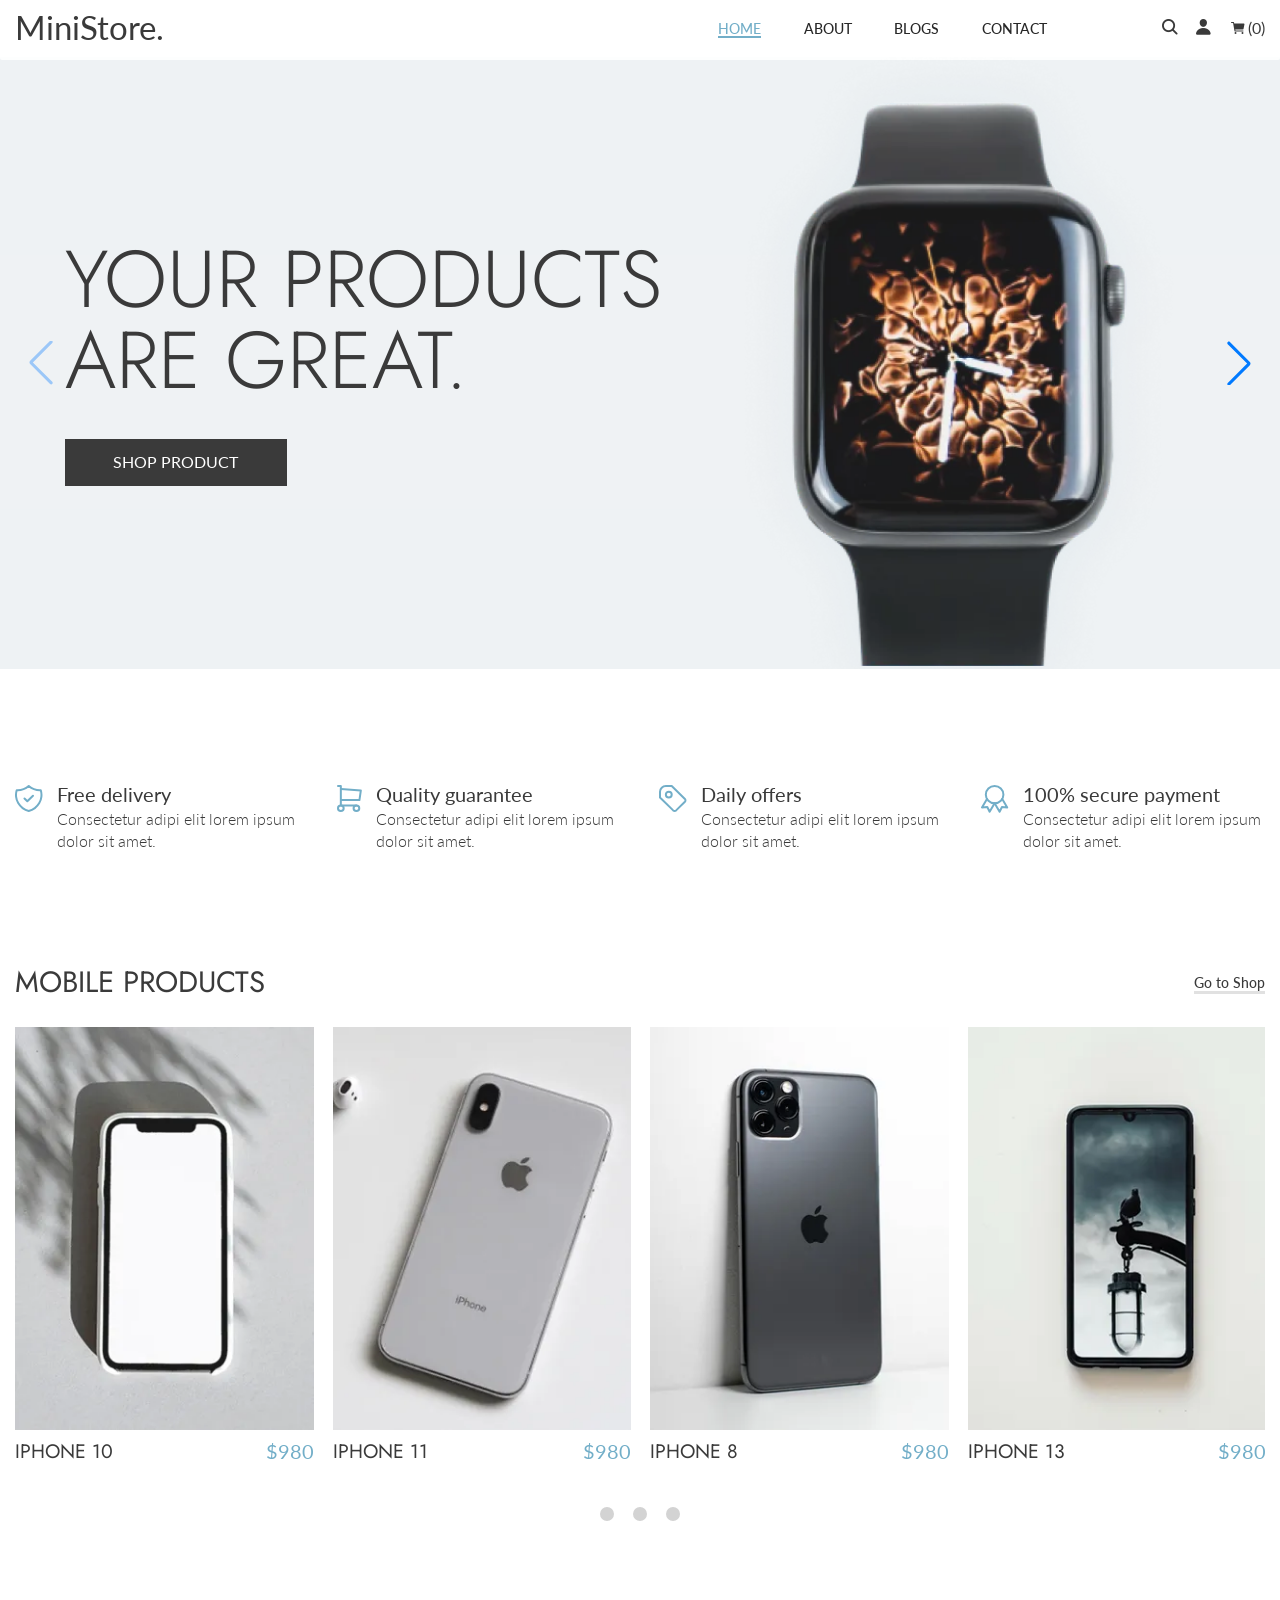
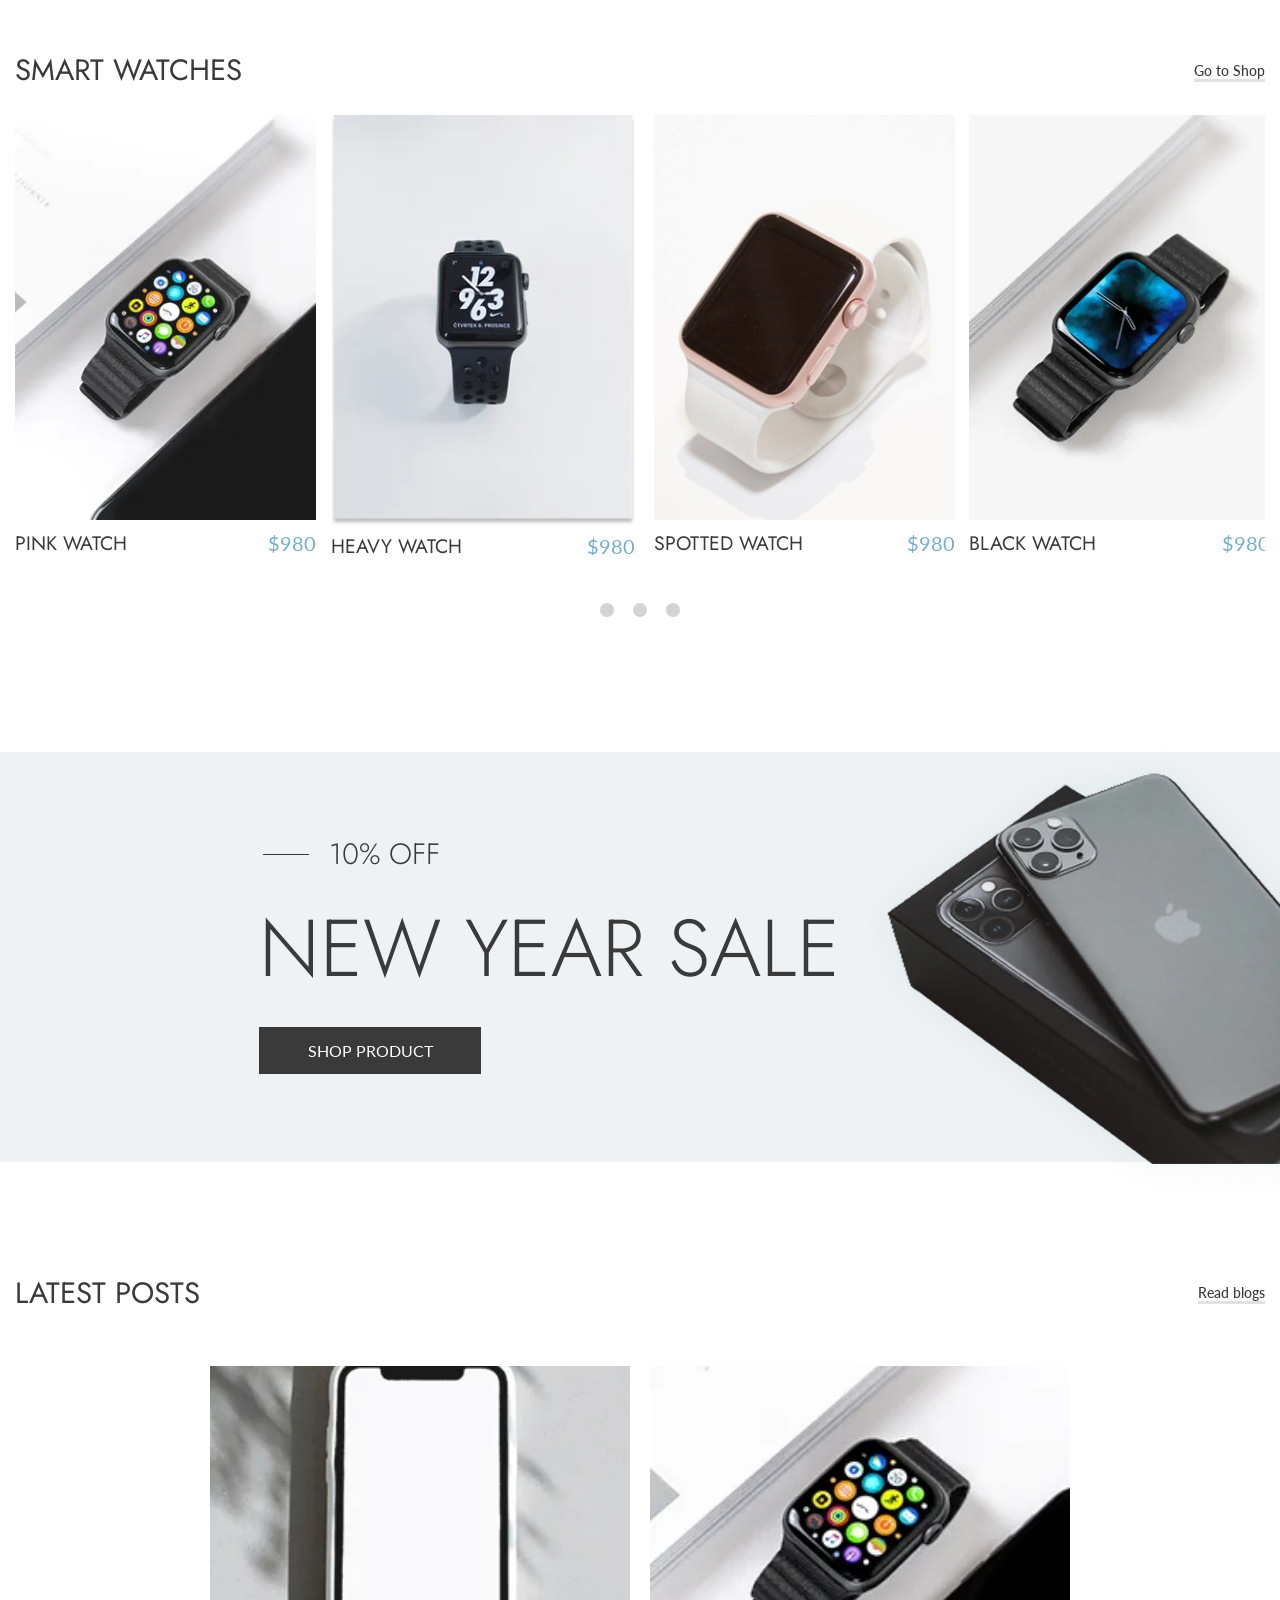
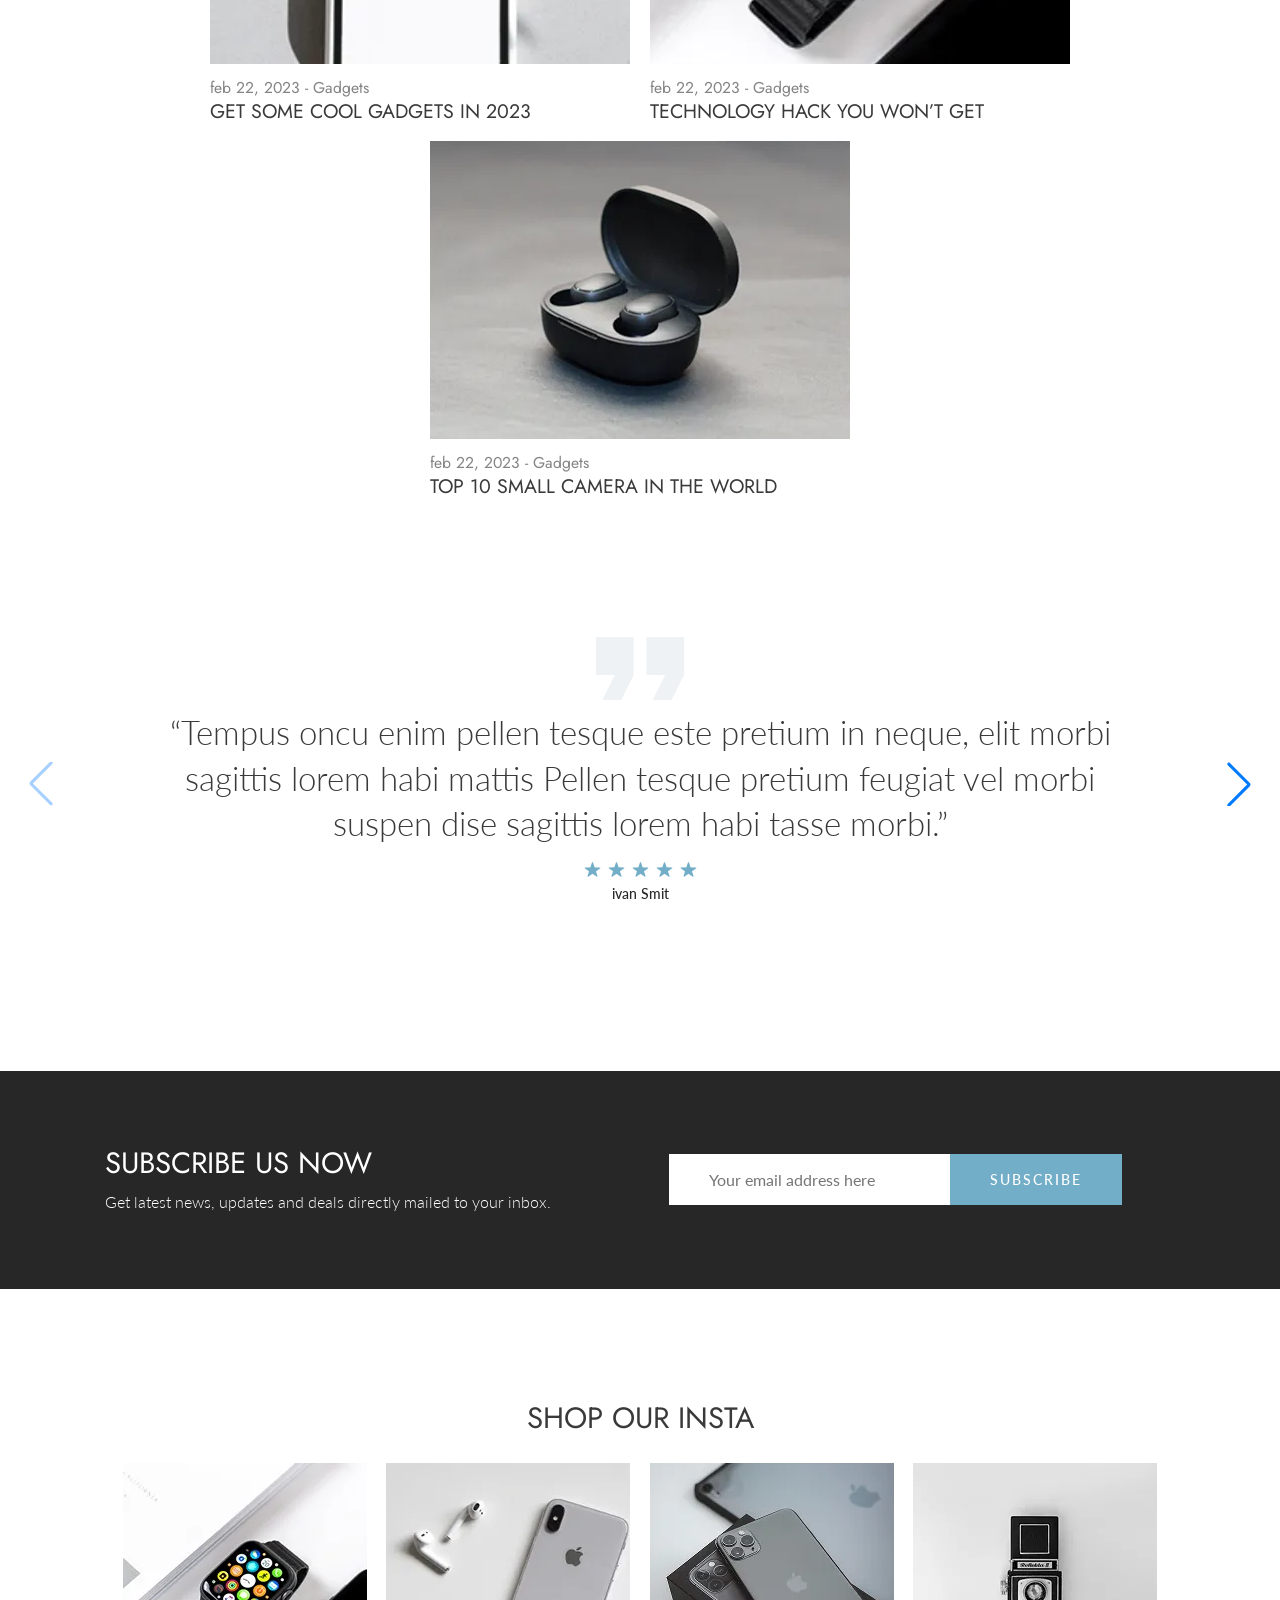
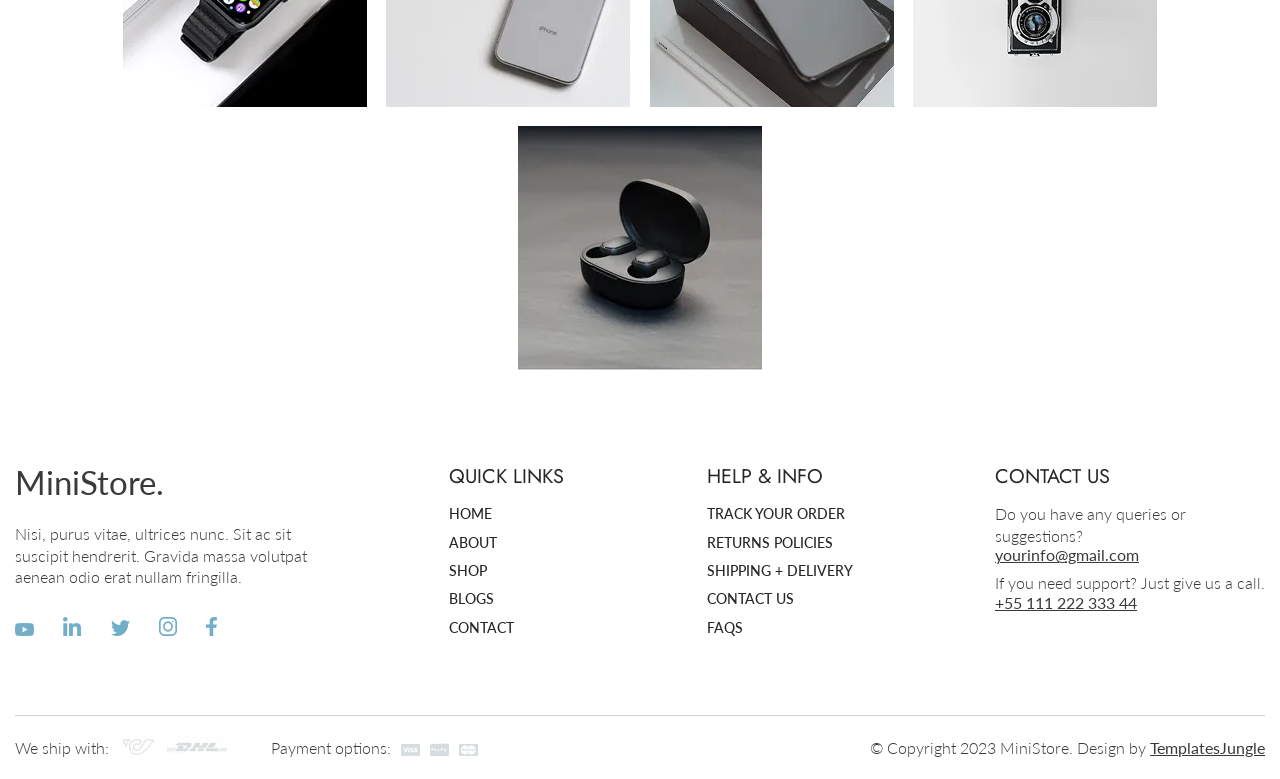
==== commit 5318b4a1: "Updates" ====
--- a/index.html
+++ b/index.html
@@ -6,16 +6,16 @@
 		<link rel="preload" href="./assets/fonts/Lato-Medium.woff2" as="font" type="font/woff2" crossorigin="anonymous">
 		<link rel="shortcut icon" href="./assets/img/favicon.ico">
 		<title>MiniStore</title>
-		<link rel="modulepreload" crossorigin href="./js/common.min.js?v=1767545290607">
-		<script type="module" crossorigin="" src="./js/main.min.js?v=1767545290607"></script>
-		<script type="module" crossorigin="" src="./js/minproduct.min.js?v=1767545290607"></script>
-		<script type="module" crossorigin="" src="./js/slider.min.js?v=1767545290607"></script>
-		<script type="module" crossorigin="" src="./js/coment.min.js?v=1767545290607"></script>
-		<link rel="stylesheet" crossorigin="" href="./css/main.min.css?v=1767545290607">
-		<link rel="stylesheet" crossorigin="" href="./css/minproduct.min.css?v=1767545290607">
-		<link rel="stylesheet" crossorigin="" href="./css/slider.min.css?v=1767545290607">
-		<link rel="stylesheet" crossorigin="" href="./css/coment.min.css?v=1767545290607">
-		<link rel="stylesheet" crossorigin="" href="./css/index.min.css?v=1767545290607">
+		<link rel="modulepreload" crossorigin href="./js/common.min.js?v=1767545614280">
+		<script type="module" crossorigin="" src="./js/main.min.js?v=1767545614280"></script>
+		<script type="module" crossorigin="" src="./js/minproduct.min.js?v=1767545614280"></script>
+		<script type="module" crossorigin="" src="./js/slider.min.js?v=1767545614280"></script>
+		<script type="module" crossorigin="" src="./js/coment.min.js?v=1767545614280"></script>
+		<link rel="stylesheet" crossorigin="" href="./css/main.min.css?v=1767545614280">
+		<link rel="stylesheet" crossorigin="" href="./css/minproduct.min.css?v=1767545614280">
+		<link rel="stylesheet" crossorigin="" href="./css/slider.min.css?v=1767545614280">
+		<link rel="stylesheet" crossorigin="" href="./css/coment.min.css?v=1767545614280">
+		<link rel="stylesheet" crossorigin="" href="./css/index.min.css?v=1767545614280">
 	</head>
 	<body>
 		<div class="wrapper">
--- a/css/main.min.css
+++ b/css/main.min.css
@@ -1 +1 @@
-@import url("https://fonts.googleapis.com/css2?family=Lato:wght@300;400&display=swap");@import url("https://fonts.googleapis.com/css2?family=Jost:wght@300;400&display=swap");*{border:0;margin:0;padding:0}*,:after,:before{box-sizing:border-box}:after,:before{display:inline-block}body,html{height:100%}body{line-height:1;scrollbar-gutter:stable;-ms-text-size-adjust:100%;-moz-text-size-adjust:100%;-webkit-text-size-adjust:100%;-webkit-font-smoothing:antialiased;-moz-osx-font-smoothing:grayscale}button,input,textarea{background-color:transparent;color:inherit;font-family:inherit;font-size:inherit;line-height:inherit}input,textarea{width:100%}label{display:inline-block}button,option,select{cursor:pointer}a{color:inherit;display:inline-block;text-decoration:none}ul li{list-style:none}img{height:auto;max-width:100%;vertical-align:middle}h1,h2,h3,h4,h5,h6{font-size:inherit;font-weight:inherit}address{font-style:normal}@font-face{font-display:swap;font-family:Lato;font-style:normal;font-weight:500;src:url(../assets/fonts/Lato-Medium.woff2) format("woff2")}@font-face{font-display:swap;font-family:iconfont;src:url(../assets/fonts/iconfont.woff2?ab2530d9b58042fe56f86cc2518ad78c) format("woff2")}[class*="--icon-"]:before{font-family:iconfont}[class*="--icon-visa"]:before{content:"\f101"}[class*="--icon-u"]:before{content:"\f102"}[class*="--icon-toch"]:before{content:"\f103"}[class*="--icon-strm"]:before{content:"\f104"}[class*="--icon-Starsss"]:before{content:"\f105"}[class*="--icon-search"]:before{content:"\f106"}[class*="--icon-s-ut"]:before{content:"\f107"}[class*="--icon-s-tv"]:before{content:"\f108"}[class*="--icon-s-in"]:before{content:"\f109"}[class*="--icon-s-fb"]:before{content:"\f10a"}[class*="--icon-quality"]:before{content:"\f10b"}[class*="--icon-qqq"]:before{content:"\f10c"}[class*="--icon-pp"]:before{content:"\f10d"}[class*="--icon-mimiArr"]:before{content:"\f10e"}[class*="--icon-mc"]:before{content:"\f10f"}[class*="--icon-mar"]:before{content:"\f110"}[class*="--icon-man"]:before{content:"\f111"}[class*="--icon-jj"]:before{content:"\f112"}[class*="--icon-ion_cart"]:before{content:"\f113"}[class*="--icon-grm"]:before{content:"\f114"}[class*="--icon-fut"]:before{content:"\f115"}[class*="--icon-dhl"]:before{content:"\f116"}[class*="--icon-cardMini"]:before{content:"\f117"}[class*="--icon-card"]:before{content:"\f118"}[class*="--icon-ar"]:before{content:"\f119"}body{color:#3a3a3a;font-family:lato,sans-serif;font-size:1rem;min-width:20rem}[data-fls-scrolllock] body{overflow:hidden;overscroll-behavior:none;touch-action:none}.wrapper{display:flex;flex-direction:column;min-height:100%;overflow:clip}.wrapper>main{flex:1 1 auto}.wrapper>*{min-width:0}[class*=__container]{margin:0 auto;max-width:83.125rem;padding-left:.9375rem;padding-right:.9375rem}.menu__list{align-items:center;display:flex}.menu__link{color:#272727;font-size:.875rem;font-weight:500;position:relative;text-transform:uppercase;transition:color .5s}.menu__link:after{background-color:#272727;bottom:-.09375rem;content:"";height:.125rem;left:50%;position:absolute;transition:width .5s,left .5s;width:0}.menu__link--active{color:#272727}.menu__link--active.menu__link{color:#72aec8}.menu__link--active:after{background-color:#72aec8;left:0;width:100%}.icon-menu{display:none}.header__container{align-items:center;display:flex;padding-bottom:.75rem;padding-top:.75rem}.header__container:before{background-color:hsla(0,0%,100%,.9);border-radius:.125rem;content:"";height:3.75rem;left:0;position:absolute;top:0;width:100%}.header__actions,.logo{position:relative;z-index:5}.logo{flex-grow:1}.actions-header{align-items:center;display:flex}.actions-header--icon-man,.actions-header--icon-search{cursor:pointer;transition:all .3s}.actions-header--icon-card{cursor:pointer}[data-fls-header-scroll].--header-scroll{left:0;position:sticky;right:0;top:0;z-index:50}[data-fls-header-scroll-show].--header-scroll{transition:translate .3s;translate:0 -100%}[data-fls-header-scroll-show].--header-show{translate:0 0}.footer__body{border-bottom:.0625rem solid #d0d0d0;column-gap:.9375rem;row-gap:1.875rem}.footer__body,.footer__item{display:flex;flex-wrap:wrap;justify-content:space-between}.footer__item{gap:.9375rem}.footer__copy{align-items:center;display:flex;justify-content:space-between}.footer__right p{font-weight:300}.footer__right a{font-weight:400;text-decoration:underline}.item-footer{display:flex;flex-direction:column;justify-content:start}.item-footer__text p{font-weight:300;line-height:1.38}.item-footer__text a{margin-bottom:.625rem;text-decoration:underline;transition:color .3s}.item-footer__social{align-items:center;color:#72aec8;display:flex;margin-top:1.25rem}.item-footer__title{font-family:jost,sans-serif}.item-footer__link,.item-footer__title{color:#272727;text-transform:uppercase}.item-footer__link{font-weight:500;line-height:1.48;transition:color .5s}.social{font-size:1.1875rem}.social--icon-grm,.social--icon-s-fb,.social--icon-s-in,.social--icon-s-tv,.social--icon-s-ut{transition:.3s}.left-footer,.left-footer__col{align-items:center;display:flex}.left-footer__col{column-gap:.625rem}.left-footer__text{font-weight:300}.left-footer__img--icon-mc,.left-footer__img--icon-pp,.left-footer__img--icon-visa{color:#d7dddf;font-size:1.1875rem}.input{background-color:#fff;padding:1rem 2.5rem}.button{transition:color .5s}.button--icon{width:100%}.button--min{font-size:1.0625rem}.button{background-color:#72aec8;color:#fff;font-size:.875rem;font-weight:500;letter-spacing:.125rem;padding:1rem 2.5rem;text-transform:uppercase}.button--fw{width:100%}.button--black{background-color:#272727}.cart{cursor:pointer;gap:.125rem;transition:all .3s}.cart,.subscribe__content{align-items:center;display:flex}.subscribe__content{background-color:#272727;width:100%}.subscribe__title{color:#fff;font-family:jost,sans-serif;letter-spacing:6%;line-height:1.14;margin-bottom:.625rem;text-transform:uppercase}.subscribe__text p{color:#fff;font-weight:300;letter-spacing:3%;line-height:1.38}.subscribe__form{display:flex}.sectiontitle{align-items:center;display:flex;justify-content:space-between}.sectiontitle--min{justify-content:center}.sectiontitle__title a{font-family:jost,sans-serif;text-transform:uppercase;transition:color .5s}.sectiontitle__link{font-weight:500;position:relative;transition:color .5s}.sectiontitle__link:after{background-color:#e1e1e1;bottom:-.25rem;content:"";height:.1875rem;left:0;position:absolute;transition:background-color .5s;width:100%}.minetitle{background-color:rgba(237,241,243,.9)}.minetitle__content{align-items:center;display:flex;justify-content:center}.minetitle__body{align-items:start;display:flex;flex-direction:column;padding:4.8125rem .9375rem}.minetitle__body--mimi{align-items:center}.minetitle__sale{font-family:jost,sans-serif;font-weight:300;margin-left:3.125rem;position:relative;text-transform:uppercase}.minetitle__sale:before{background-color:#3a3a3a;content:"";height:.0625rem;position:absolute;right:100%;top:49%}.minetitle__titlle{font-family:jost,sans-serif;font-weight:300;max-width:38.8125rem;text-transform:uppercase}.minetitle__lable{font-weight:300;vertical-align:middle}.minetitle__lable span{color:#72aec8}.minetitle__lable a{transition:color .5s}.minetitle__link{background-color:#3a3a3a;color:#fff;text-transform:uppercase;transition:color .5s}.minetitle__picture{aspect-ratio:529/612;max-width:33.0625rem;transform:scale(1.27)}.minetitle__picture--big{aspect-ratio:780/654;margin-right:-19.375rem;transform:scale(1.2)}.insta__items{display:flex;flex-wrap:wrap;justify-content:center}.insta__item{aspect-ratio:244/244;max-height:15.25rem;max-width:15.25rem;min-height:15.25rem;min-width:15.25rem;overflow:hidden;position:relative}.insta__item:before{background-color:transparent;content:"";height:100%;pointer-events:none;position:absolute;transition:background-color .5s;width:100%;z-index:2}.insta__item img{height:100%;object-fit:cover;position:relative;transition:scale .3s;width:100%;z-index:1}.insta__hover{left:calc(50% - .9375rem);opacity:0;pointer-events:none;position:absolute;top:calc(50% - .9375rem);transition:opacity .2s .2s;z-index:2}.insta__hover img{height:2rem;width:2rem}@media (max-width:81.25em){.subscribe__container{margin-left:-.9375rem;margin-right:-.9375rem}}@media (max-width:61.99875em){.subscribe__content{flex-direction:column;gap:.9375rem}.subscribe__text p,.subscribe__title{text-align:center}}@media (max-width:56.25em){.insta__item{max-height:7.625rem;max-width:7.625rem;min-height:7.625rem;min-width:7.625rem}}@media (max-width:51.25em){.footer__copy{flex-direction:column;row-gap:.9375rem}}@media (max-width:47.99875em) and (any-hover:none){.icon-menu{cursor:default}}@media (max-width:47.99875em){.menu__body{background-color:rgba(237,241,243,.9);height:100svh;left:100%;margin-top:3.125rem;overflow:auto;padding:3.125rem .9375rem 1.875rem}.menu__body,.menu__body:before{position:fixed;top:0;transition:left .3s;width:100%;z-index:2}.menu__body:before{content:"";height:4.375rem;left:-100%}[data-fls-menu-open] .menu__body,[data-fls-menu-open] .menu__body:before{left:0}.menu__list{align-items:flex-end;flex-direction:column;row-gap:.9375rem}.menu__link{font-size:2rem}.icon-menu{display:block;height:1.125rem;position:relative;width:1.875rem;z-index:5}.icon-menu span,.icon-menu:after,.icon-menu:before{background-color:#3a3a3a;content:"";height:.125rem;position:absolute;right:0;transition:all .3s ease 0s;width:100%}.icon-menu:before{top:0}.icon-menu:after{bottom:0}.icon-menu span{top:calc(50% - .0625rem)}[data-fls-menu-open] .icon-menu span{width:0}[data-fls-menu-open] .icon-menu:before{top:calc(50% - .0625rem);transform:rotate(-45deg)}[data-fls-menu-open] .icon-menu:after{bottom:calc(50% - .0625rem);transform:rotate(45deg)}.subscribe__form{flex-direction:column;width:100%}.minetitle__body{align-items:center}.minetitle__sale{align-self:flex-end}.minetitle__titlle{text-align:center}.minetitle__picture{display:none}}@media (max-width:41.25em){.footer__body{text-align:center}}@media (max-width:40.625em){.footer__body{justify-content:center}.item-footer__text-colms{align-items:flex-end;display:flex;gap:.9375rem}}@media (max-width:29.99875em){.footer__container{margin:0 -.9375rem}}@media (max-width:26.25em){.footer__right{text-align:center}.item-footer__text-colms{display:block}.left-footer{column-gap:.625rem;flex-direction:column}}@media (width <= 20em){.header__container,.menu__list{gap:.9375rem}.logo{font-size:1.5rem}.actions-header{column-gap:.75rem}.footer__body{padding-bottom:1.25rem}.footer__copy{padding-bottom:.625rem;padding-top:.625rem}.footer__right a,.footer__right p{font-size:.75rem}.item-footer{gap:.375rem}.item-footer__text p{font-size:.5rem}.item-footer__social{gap:.9375rem}.item-footer__title{font-size:1rem;margin-bottom:.5rem}.item-footer__link{font-size:.625rem}.left-footer{column-gap:.9375rem}.left-footer__text{font-size:.75rem}.subscribe{margin-bottom:1.875rem}.subscribe__content{column-gap:.3125rem;padding-bottom:.3125rem;padding-left:.3125rem;padding-right:.3125rem;padding-top:.3125rem}.subscribe__title{font-size:1.125rem}.subscribe__text p{font-size:.875rem}.sectiontitle{padding-bottom:.9375rem}.sectiontitle__title a{font-size:1.125rem}.sectiontitle__link{font-size:.75rem}.minetitle{margin-bottom:2.5rem}.minetitle__body{gap:.9375rem}.minetitle__body--mimi{gap:1.25rem;padding-bottom:1.875rem;padding-top:1.875rem}.minetitle__sale{font-size:1.125rem;padding-left:.625rem}.minetitle__sale:before{width:1.125rem}.minetitle__titlle{font-size:2rem}.minetitle__link{padding-bottom:.3125rem;padding-left:.9375rem;padding-right:.9375rem;padding-top:.3125rem}.minetitle__picture--big{max-width:18.75rem}.insta{margin-bottom:1.875rem}.insta__items{gap:.3125rem}}@media (width > 20em) and (width <= 83.125em){.menu__list{gap:clamp(.9375rem,.36324257425625rem + 2.8712871287vw,2.75rem)}.header__container{gap:clamp(.9375rem,-1.14170792079375rem + 10.396039604vw,7.5rem)}.logo{font-size:clamp(1.5rem,1.32178217821875rem + .8910891089vw,2.0625rem)}.actions-header{column-gap:clamp(.75rem,.6113861386125rem + .6930693069vw,1.1875rem)}.footer__body{padding-bottom:clamp(1.25rem,.06188118811875rem + 5.9405940594vw,5rem)}.footer__copy{padding-bottom:clamp(.625rem,.42698019801875rem + .9900990099vw,1.25rem);padding-top:clamp(.625rem,.42698019801875rem + .9900990099vw,1.25rem)}.footer__right a,.footer__right p{font-size:clamp(.75rem,.67079207920625rem + .396039604vw,1rem)}.item-footer{gap:clamp(.375rem,.33539603960625rem + .198019802vw,.5rem)}.item-footer__text p{font-size:clamp(.5rem,.34158415841875rem + .7920792079vw,1rem)}.item-footer__social{gap:clamp(.9375rem,.64047029703125rem + 1.4851485149vw,1.875rem)}.item-footer__title{font-size:clamp(1rem,.92079207920625rem + .396039604vw,1.25rem);margin-bottom:clamp(.5rem,.46039603960625rem + .198019802vw,.625rem)}.item-footer__link{font-size:clamp(.625rem,.54579207920625rem + .396039604vw,.875rem)}.left-footer{column-gap:clamp(.9375rem,.3236386138625rem + 3.0693069307vw,2.875rem)}.left-footer__text{font-size:clamp(.75rem,.67079207920625rem + .396039604vw,1rem)}.subscribe{margin-bottom:clamp(1.875rem,.09282178218125rem + 8.9108910891vw,7.5rem)}.subscribe__content{column-gap:clamp(.3125rem,-2.0439356435625rem + 11.7821782178vw,7.75rem);padding-bottom:clamp(.3125rem,-1.17264851485rem + 7.4257425743vw,5rem);padding-left:clamp(.3125rem,-1.76670792079375rem + 10.396039604vw,6.875rem);padding-right:clamp(.3125rem,-1.76670792079375rem + 10.396039604vw,6.875rem);padding-top:clamp(.3125rem,-1.17264851485rem + 7.4257425743vw,5rem)}.subscribe__title{font-size:clamp(1.125rem,.887376237625rem + 1.1881188119vw,1.875rem)}.subscribe__text p{font-size:clamp(.875rem,.83539603960625rem + .198019802vw,1rem)}.sectiontitle{padding-bottom:clamp(.9375rem,.64047029703125rem + 1.4851485149vw,1.875rem)}.sectiontitle__title a{font-size:clamp(1.125rem,.887376237625rem + 1.1881188119vw,1.875rem)}.sectiontitle__link{font-size:clamp(.75rem,.71039603960625rem + .198019802vw,.875rem)}.minetitle{margin-bottom:clamp(2.5rem,.91584158415625rem + 7.9207920792vw,7.5rem)}.minetitle__body{gap:clamp(.9375rem,.44245049505rem + 2.4752475248vw,2.5rem)}.minetitle__body--mimi{gap:clamp(1.25rem,.8539603960375rem + 1.9801980198vw,2.5rem);padding-bottom:clamp(1.875rem,.94430693069375rem + 4.6534653465vw,4.8125rem);padding-top:clamp(1.875rem,.94430693069375rem + 4.6534653465vw,4.8125rem)}.minetitle__sale{font-size:clamp(1.125rem,.887376237625rem + 1.1881188119vw,1.875rem);padding-left:clamp(.625rem,.42698019801875rem + .9900990099vw,1.25rem)}.minetitle__sale:before{width:clamp(1.125rem,.5309405940625rem + 2.9702970297vw,3rem)}.minetitle__titlle{font-size:clamp(2rem,.9900990099rem + 5.0495049505vw,5.1875rem)}.minetitle__link{padding-bottom:clamp(.3125rem,.09467821781875rem + 1.0891089109vw,1rem);padding-left:clamp(.9375rem,.24443069306875rem + 3.4653465347vw,3.125rem);padding-right:clamp(.9375rem,.24443069306875rem + 3.4653465347vw,3.125rem);padding-top:clamp(.3125rem,.09467821781875rem + 1.0891089109vw,1rem)}.minetitle__picture--big{max-width:clamp(18.75rem,14.78960396039375rem + 19.801980198vw,31.25rem)}.insta{margin-bottom:clamp(1.875rem,.4888613861375rem + 6.9306930693vw,6.25rem)}.insta__items{gap:clamp(.3125rem,.01547029703125rem + 1.4851485149vw,1.25rem)}}@media (width > 83.125em){.menu__list{gap:2.75rem}.header__container{gap:7.5rem}.logo{font-size:2.0625rem}.actions-header{column-gap:1.1875rem}.footer__body{padding-bottom:5rem}.footer__copy{padding-bottom:1.25rem;padding-top:1.25rem}.footer__right a,.footer__right p{font-size:1rem}.item-footer{gap:.5rem}.item-footer__text p{font-size:1rem}.item-footer__social{gap:1.875rem}.item-footer__title{font-size:1.25rem;margin-bottom:.625rem}.item-footer__link{font-size:.875rem}.left-footer{column-gap:2.875rem}.left-footer__text{font-size:1rem}.subscribe{margin-bottom:7.5rem}.subscribe__content{column-gap:7.75rem;padding-bottom:5rem;padding-left:6.875rem;padding-right:6.875rem;padding-top:5rem}.subscribe__title{font-size:1.875rem}.subscribe__text p{font-size:1rem}.sectiontitle{padding-bottom:1.875rem}.sectiontitle__title a{font-size:1.875rem}.sectiontitle__link{font-size:.875rem}.minetitle{margin-bottom:7.5rem}.minetitle__body{gap:2.5rem}.minetitle__body--mimi{gap:2.5rem;padding-bottom:4.8125rem;padding-top:4.8125rem}.minetitle__sale{font-size:1.875rem;padding-left:1.25rem}.minetitle__sale:before{width:3rem}.minetitle__titlle{font-size:5.1875rem}.minetitle__link{padding-bottom:1rem;padding-left:3.125rem;padding-right:3.125rem;padding-top:1rem}.minetitle__picture--big{max-width:31.25rem}.insta{margin-bottom:6.25rem}.insta__items{gap:1.25rem}}@media (any-hover:hover){.menu__link:hover{color:#72aec8}.menu__link:hover:after{background-color:#72aec8;left:0;width:100%}.actions-header--icon-man:hover,.actions-header--icon-search:hover{color:#72aec8;scale:1.2}.item-footer__link:hover,.item-footer__text a:hover{color:#72aec8}.social--icon-grm:hover,.social--icon-s-fb:hover,.social--icon-s-in:hover,.social--icon-s-tv:hover,.social--icon-s-ut:hover{scale:1.3}.button:hover{color:#3a3a3a}.button--black:hover,.cart:hover{color:#72aec8}.cart:hover{scale:1.2}.sectiontitle__title a:hover{color:#72aec8}.sectiontitle__link:hover{color:#72aec8;transition:background-color .5s}.sectiontitle__link:hover:after{background-color:#72aec8}.minetitle__lable a:hover,.minetitle__link:hover{color:#72aec8}.insta__item:hover:before{background-color:rgba(0,0,0,.5)}.insta__item:hover .insta__hover{opacity:1}.insta__item img:hover{scale:1.1}}+@import url("https://fonts.googleapis.com/css2?family=Lato:wght@300;400&display=swap");@import url("https://fonts.googleapis.com/css2?family=Jost:wght@300;400&display=swap");*{border:0;margin:0;padding:0}*,:after,:before{box-sizing:border-box}:after,:before{display:inline-block}body,html{height:100%}body{line-height:1;scrollbar-gutter:stable;-ms-text-size-adjust:100%;-moz-text-size-adjust:100%;-webkit-text-size-adjust:100%;-webkit-font-smoothing:antialiased;-moz-osx-font-smoothing:grayscale}button,input,textarea{background-color:transparent;color:inherit;font-family:inherit;font-size:inherit;line-height:inherit}input,textarea{width:100%}label{display:inline-block}button,option,select{cursor:pointer}a{color:inherit;display:inline-block;text-decoration:none}ul li{list-style:none}img{height:auto;max-width:100%;vertical-align:middle}h1,h2,h3,h4,h5,h6{font-size:inherit;font-weight:inherit}address{font-style:normal}@font-face{font-display:swap;font-family:Lato;font-style:normal;font-weight:500;src:url(../assets/fonts/Lato-Medium.woff2) format("woff2")}@font-face{font-display:swap;font-family:iconfont;src:url(../assets/fonts/iconfont.woff2?cb9732a86f34e702bac66d4011e95242) format("woff2")}[class*="--icon-"]:before{font-family:iconfont}[class*="--icon-visa"]:before{content:"\f101"}[class*="--icon-u"]:before{content:"\f102"}[class*="--icon-toch"]:before{content:"\f103"}[class*="--icon-strm"]:before{content:"\f104"}[class*="--icon-Starsss"]:before{content:"\f105"}[class*="--icon-search"]:before{content:"\f106"}[class*="--icon-s-ut"]:before{content:"\f107"}[class*="--icon-s-tv"]:before{content:"\f108"}[class*="--icon-s-in"]:before{content:"\f109"}[class*="--icon-s-fb"]:before{content:"\f10a"}[class*="--icon-quality"]:before{content:"\f10b"}[class*="--icon-qqq"]:before{content:"\f10c"}[class*="--icon-pp"]:before{content:"\f10d"}[class*="--icon-mimiArr"]:before{content:"\f10e"}[class*="--icon-mc"]:before{content:"\f10f"}[class*="--icon-mar"]:before{content:"\f110"}[class*="--icon-man"]:before{content:"\f111"}[class*="--icon-jj"]:before{content:"\f112"}[class*="--icon-ion_cart"]:before{content:"\f113"}[class*="--icon-grm"]:before{content:"\f114"}[class*="--icon-fut"]:before{content:"\f115"}[class*="--icon-dhl"]:before{content:"\f116"}[class*="--icon-cardMini"]:before{content:"\f117"}[class*="--icon-card"]:before{content:"\f118"}[class*="--icon-ar"]:before{content:"\f119"}body{color:#3a3a3a;font-family:lato,sans-serif;font-size:1rem;min-width:20rem}[data-fls-scrolllock] body{overflow:hidden;overscroll-behavior:none;touch-action:none}.wrapper{display:flex;flex-direction:column;min-height:100%;overflow:clip}.wrapper>main{flex:1 1 auto}.wrapper>*{min-width:0}[class*=__container]{margin:0 auto;max-width:83.125rem;padding-left:.9375rem;padding-right:.9375rem}.menu__list{align-items:center;display:flex}.menu__link{color:#272727;font-size:.875rem;font-weight:500;position:relative;text-transform:uppercase;transition:color .5s}.menu__link:after{background-color:#272727;bottom:-.09375rem;content:"";height:.125rem;left:50%;position:absolute;transition:width .5s,left .5s;width:0}.menu__link--active{color:#272727}.menu__link--active.menu__link{color:#72aec8}.menu__link--active:after{background-color:#72aec8;left:0;width:100%}.icon-menu{display:none}.header__container{align-items:center;display:flex;padding-bottom:.75rem;padding-top:.75rem}.header__container:before{background-color:hsla(0,0%,100%,.9);border-radius:.125rem;content:"";height:3.75rem;left:0;position:absolute;top:0;width:100%}.header__actions,.logo{position:relative;z-index:5}.logo{flex-grow:1}.actions-header{align-items:center;display:flex}.actions-header--icon-man,.actions-header--icon-search{cursor:pointer;transition:all .3s}.actions-header--icon-card{cursor:pointer}[data-fls-header-scroll].--header-scroll{left:0;position:sticky;right:0;top:0;z-index:50}[data-fls-header-scroll-show].--header-scroll{transition:translate .3s;translate:0 -100%}[data-fls-header-scroll-show].--header-show{translate:0 0}.footer__body{border-bottom:.0625rem solid #d0d0d0;column-gap:.9375rem;row-gap:1.875rem}.footer__body,.footer__item{display:flex;flex-wrap:wrap;justify-content:space-between}.footer__item{gap:.9375rem}.footer__copy{align-items:center;display:flex;justify-content:space-between}.footer__right p{font-weight:300}.footer__right a{font-weight:400;text-decoration:underline}.item-footer{display:flex;flex-direction:column;justify-content:start}.item-footer__text p{font-weight:300;line-height:1.38}.item-footer__text a{margin-bottom:.625rem;text-decoration:underline;transition:color .3s}.item-footer__social{align-items:center;color:#72aec8;display:flex;margin-top:1.25rem}.item-footer__title{font-family:jost,sans-serif}.item-footer__link,.item-footer__title{color:#272727;text-transform:uppercase}.item-footer__link{font-weight:500;line-height:1.48;transition:color .5s}.social{font-size:1.1875rem}.social--icon-grm,.social--icon-s-fb,.social--icon-s-in,.social--icon-s-tv,.social--icon-s-ut{transition:.3s}.left-footer,.left-footer__col{align-items:center;display:flex}.left-footer__col{column-gap:.625rem}.left-footer__text{font-weight:300}.left-footer__img--icon-mc,.left-footer__img--icon-pp,.left-footer__img--icon-visa{color:#d7dddf;font-size:1.1875rem}.input{background-color:#fff;padding:1rem 2.5rem}.button{transition:color .5s}.button--icon{width:100%}.button--min{font-size:1.0625rem}.button{background-color:#72aec8;color:#fff;font-size:.875rem;font-weight:500;letter-spacing:.125rem;padding:1rem 2.5rem;text-transform:uppercase}.button--fw{width:100%}.button--black{background-color:#272727}.cart{cursor:pointer;gap:.125rem;transition:all .3s}.cart,.subscribe__content{align-items:center;display:flex}.subscribe__content{background-color:#272727;width:100%}.subscribe__title{color:#fff;font-family:jost,sans-serif;letter-spacing:6%;line-height:1.14;margin-bottom:.625rem;text-transform:uppercase}.subscribe__text p{color:#fff;font-weight:300;letter-spacing:3%;line-height:1.38}.subscribe__form{display:flex}.sectiontitle{align-items:center;display:flex;justify-content:space-between}.sectiontitle--min{justify-content:center}.sectiontitle__title a{font-family:jost,sans-serif;text-transform:uppercase;transition:color .5s}.sectiontitle__link{font-weight:500;position:relative;transition:color .5s}.sectiontitle__link:after{background-color:#e1e1e1;bottom:-.25rem;content:"";height:.1875rem;left:0;position:absolute;transition:background-color .5s;width:100%}.minetitle{background-color:rgba(237,241,243,.9)}.minetitle__content{align-items:center;display:flex;justify-content:center}.minetitle__body{align-items:start;display:flex;flex-direction:column;padding:4.8125rem .9375rem}.minetitle__body--mimi{align-items:center}.minetitle__sale{font-family:jost,sans-serif;font-weight:300;margin-left:3.125rem;position:relative;text-transform:uppercase}.minetitle__sale:before{background-color:#3a3a3a;content:"";height:.0625rem;position:absolute;right:100%;top:49%}.minetitle__titlle{font-family:jost,sans-serif;font-weight:300;max-width:38.8125rem;text-transform:uppercase}.minetitle__lable{font-weight:300;vertical-align:middle}.minetitle__lable span{color:#72aec8}.minetitle__lable a{transition:color .5s}.minetitle__link{background-color:#3a3a3a;color:#fff;text-transform:uppercase;transition:color .5s}.minetitle__picture{aspect-ratio:529/612;max-width:33.0625rem;transform:scale(1.27)}.minetitle__picture--big{aspect-ratio:780/654;margin-right:-19.375rem;transform:scale(1.2)}.insta__items{display:flex;flex-wrap:wrap;justify-content:center}.insta__item{aspect-ratio:244/244;max-height:15.25rem;max-width:15.25rem;min-height:15.25rem;min-width:15.25rem;overflow:hidden;position:relative}.insta__item:before{background-color:transparent;content:"";height:100%;pointer-events:none;position:absolute;transition:background-color .5s;width:100%;z-index:2}.insta__item img{height:100%;object-fit:cover;position:relative;transition:scale .3s;width:100%;z-index:1}.insta__hover{left:calc(50% - .9375rem);opacity:0;pointer-events:none;position:absolute;top:calc(50% - .9375rem);transition:opacity .2s .2s;z-index:2}.insta__hover img{height:2rem;width:2rem}@media (max-width:81.25em){.subscribe__container{margin-left:-.9375rem;margin-right:-.9375rem}}@media (max-width:61.99875em){.subscribe__content{flex-direction:column;gap:.9375rem}.subscribe__text p,.subscribe__title{text-align:center}}@media (max-width:56.25em){.insta__item{max-height:7.625rem;max-width:7.625rem;min-height:7.625rem;min-width:7.625rem}}@media (max-width:51.25em){.footer__copy{flex-direction:column;row-gap:.9375rem}}@media (max-width:47.99875em) and (any-hover:none){.icon-menu{cursor:default}}@media (max-width:47.99875em){.menu__body{background-color:rgba(237,241,243,.9);height:100svh;left:100%;margin-top:3.125rem;overflow:auto;padding:3.125rem .9375rem 1.875rem}.menu__body,.menu__body:before{position:fixed;top:0;transition:left .3s;width:100%;z-index:2}.menu__body:before{content:"";height:4.375rem;left:-100%}[data-fls-menu-open] .menu__body,[data-fls-menu-open] .menu__body:before{left:0}.menu__list{align-items:flex-end;flex-direction:column;row-gap:.9375rem}.menu__link{font-size:2rem}.icon-menu{display:block;height:1.125rem;position:relative;width:1.875rem;z-index:5}.icon-menu span,.icon-menu:after,.icon-menu:before{background-color:#3a3a3a;content:"";height:.125rem;position:absolute;right:0;transition:all .3s ease 0s;width:100%}.icon-menu:before{top:0}.icon-menu:after{bottom:0}.icon-menu span{top:calc(50% - .0625rem)}[data-fls-menu-open] .icon-menu span{width:0}[data-fls-menu-open] .icon-menu:before{top:calc(50% - .0625rem);transform:rotate(-45deg)}[data-fls-menu-open] .icon-menu:after{bottom:calc(50% - .0625rem);transform:rotate(45deg)}.subscribe__form{flex-direction:column;width:100%}.minetitle__body{align-items:center}.minetitle__sale{align-self:flex-end}.minetitle__titlle{text-align:center}.minetitle__picture{display:none}}@media (max-width:41.25em){.footer__body{text-align:center}}@media (max-width:40.625em){.footer__body{justify-content:center}.item-footer__text-colms{align-items:flex-end;display:flex;gap:.9375rem}}@media (max-width:29.99875em){.footer__container{margin:0 -.9375rem}}@media (max-width:26.25em){.footer__right{text-align:center}.item-footer__text-colms{display:block}.left-footer{column-gap:.625rem;flex-direction:column}}@media (width <= 20em){.header__container,.menu__list{gap:.9375rem}.logo{font-size:1.5rem}.actions-header{column-gap:.75rem}.footer__body{padding-bottom:1.25rem}.footer__copy{padding-bottom:.625rem;padding-top:.625rem}.footer__right a,.footer__right p{font-size:.75rem}.item-footer{gap:.375rem}.item-footer__text p{font-size:.5rem}.item-footer__social{gap:.9375rem}.item-footer__title{font-size:1rem;margin-bottom:.5rem}.item-footer__link{font-size:.625rem}.left-footer{column-gap:.9375rem}.left-footer__text{font-size:.75rem}.subscribe{margin-bottom:1.875rem}.subscribe__content{column-gap:.3125rem;padding-bottom:.3125rem;padding-left:.3125rem;padding-right:.3125rem;padding-top:.3125rem}.subscribe__title{font-size:1.125rem}.subscribe__text p{font-size:.875rem}.sectiontitle{padding-bottom:.9375rem}.sectiontitle__title a{font-size:1.125rem}.sectiontitle__link{font-size:.75rem}.minetitle{margin-bottom:2.5rem}.minetitle__body{gap:.9375rem}.minetitle__body--mimi{gap:1.25rem;padding-bottom:1.875rem;padding-top:1.875rem}.minetitle__sale{font-size:1.125rem;padding-left:.625rem}.minetitle__sale:before{width:1.125rem}.minetitle__titlle{font-size:2rem}.minetitle__link{padding-bottom:.3125rem;padding-left:.9375rem;padding-right:.9375rem;padding-top:.3125rem}.minetitle__picture--big{max-width:18.75rem}.insta{margin-bottom:1.875rem}.insta__items{gap:.3125rem}}@media (width > 20em) and (width <= 83.125em){.menu__list{gap:clamp(.9375rem,.36324257425625rem + 2.8712871287vw,2.75rem)}.header__container{gap:clamp(.9375rem,-1.14170792079375rem + 10.396039604vw,7.5rem)}.logo{font-size:clamp(1.5rem,1.32178217821875rem + .8910891089vw,2.0625rem)}.actions-header{column-gap:clamp(.75rem,.6113861386125rem + .6930693069vw,1.1875rem)}.footer__body{padding-bottom:clamp(1.25rem,.06188118811875rem + 5.9405940594vw,5rem)}.footer__copy{padding-bottom:clamp(.625rem,.42698019801875rem + .9900990099vw,1.25rem);padding-top:clamp(.625rem,.42698019801875rem + .9900990099vw,1.25rem)}.footer__right a,.footer__right p{font-size:clamp(.75rem,.67079207920625rem + .396039604vw,1rem)}.item-footer{gap:clamp(.375rem,.33539603960625rem + .198019802vw,.5rem)}.item-footer__text p{font-size:clamp(.5rem,.34158415841875rem + .7920792079vw,1rem)}.item-footer__social{gap:clamp(.9375rem,.64047029703125rem + 1.4851485149vw,1.875rem)}.item-footer__title{font-size:clamp(1rem,.92079207920625rem + .396039604vw,1.25rem);margin-bottom:clamp(.5rem,.46039603960625rem + .198019802vw,.625rem)}.item-footer__link{font-size:clamp(.625rem,.54579207920625rem + .396039604vw,.875rem)}.left-footer{column-gap:clamp(.9375rem,.3236386138625rem + 3.0693069307vw,2.875rem)}.left-footer__text{font-size:clamp(.75rem,.67079207920625rem + .396039604vw,1rem)}.subscribe{margin-bottom:clamp(1.875rem,.09282178218125rem + 8.9108910891vw,7.5rem)}.subscribe__content{column-gap:clamp(.3125rem,-2.0439356435625rem + 11.7821782178vw,7.75rem);padding-bottom:clamp(.3125rem,-1.17264851485rem + 7.4257425743vw,5rem);padding-left:clamp(.3125rem,-1.76670792079375rem + 10.396039604vw,6.875rem);padding-right:clamp(.3125rem,-1.76670792079375rem + 10.396039604vw,6.875rem);padding-top:clamp(.3125rem,-1.17264851485rem + 7.4257425743vw,5rem)}.subscribe__title{font-size:clamp(1.125rem,.887376237625rem + 1.1881188119vw,1.875rem)}.subscribe__text p{font-size:clamp(.875rem,.83539603960625rem + .198019802vw,1rem)}.sectiontitle{padding-bottom:clamp(.9375rem,.64047029703125rem + 1.4851485149vw,1.875rem)}.sectiontitle__title a{font-size:clamp(1.125rem,.887376237625rem + 1.1881188119vw,1.875rem)}.sectiontitle__link{font-size:clamp(.75rem,.71039603960625rem + .198019802vw,.875rem)}.minetitle{margin-bottom:clamp(2.5rem,.91584158415625rem + 7.9207920792vw,7.5rem)}.minetitle__body{gap:clamp(.9375rem,.44245049505rem + 2.4752475248vw,2.5rem)}.minetitle__body--mimi{gap:clamp(1.25rem,.8539603960375rem + 1.9801980198vw,2.5rem);padding-bottom:clamp(1.875rem,.94430693069375rem + 4.6534653465vw,4.8125rem);padding-top:clamp(1.875rem,.94430693069375rem + 4.6534653465vw,4.8125rem)}.minetitle__sale{font-size:clamp(1.125rem,.887376237625rem + 1.1881188119vw,1.875rem);padding-left:clamp(.625rem,.42698019801875rem + .9900990099vw,1.25rem)}.minetitle__sale:before{width:clamp(1.125rem,.5309405940625rem + 2.9702970297vw,3rem)}.minetitle__titlle{font-size:clamp(2rem,.9900990099rem + 5.0495049505vw,5.1875rem)}.minetitle__link{padding-bottom:clamp(.3125rem,.09467821781875rem + 1.0891089109vw,1rem);padding-left:clamp(.9375rem,.24443069306875rem + 3.4653465347vw,3.125rem);padding-right:clamp(.9375rem,.24443069306875rem + 3.4653465347vw,3.125rem);padding-top:clamp(.3125rem,.09467821781875rem + 1.0891089109vw,1rem)}.minetitle__picture--big{max-width:clamp(18.75rem,14.78960396039375rem + 19.801980198vw,31.25rem)}.insta{margin-bottom:clamp(1.875rem,.4888613861375rem + 6.9306930693vw,6.25rem)}.insta__items{gap:clamp(.3125rem,.01547029703125rem + 1.4851485149vw,1.25rem)}}@media (width > 83.125em){.menu__list{gap:2.75rem}.header__container{gap:7.5rem}.logo{font-size:2.0625rem}.actions-header{column-gap:1.1875rem}.footer__body{padding-bottom:5rem}.footer__copy{padding-bottom:1.25rem;padding-top:1.25rem}.footer__right a,.footer__right p{font-size:1rem}.item-footer{gap:.5rem}.item-footer__text p{font-size:1rem}.item-footer__social{gap:1.875rem}.item-footer__title{font-size:1.25rem;margin-bottom:.625rem}.item-footer__link{font-size:.875rem}.left-footer{column-gap:2.875rem}.left-footer__text{font-size:1rem}.subscribe{margin-bottom:7.5rem}.subscribe__content{column-gap:7.75rem;padding-bottom:5rem;padding-left:6.875rem;padding-right:6.875rem;padding-top:5rem}.subscribe__title{font-size:1.875rem}.subscribe__text p{font-size:1rem}.sectiontitle{padding-bottom:1.875rem}.sectiontitle__title a{font-size:1.875rem}.sectiontitle__link{font-size:.875rem}.minetitle{margin-bottom:7.5rem}.minetitle__body{gap:2.5rem}.minetitle__body--mimi{gap:2.5rem;padding-bottom:4.8125rem;padding-top:4.8125rem}.minetitle__sale{font-size:1.875rem;padding-left:1.25rem}.minetitle__sale:before{width:3rem}.minetitle__titlle{font-size:5.1875rem}.minetitle__link{padding-bottom:1rem;padding-left:3.125rem;padding-right:3.125rem;padding-top:1rem}.minetitle__picture--big{max-width:31.25rem}.insta{margin-bottom:6.25rem}.insta__items{gap:1.25rem}}@media (any-hover:hover){.menu__link:hover{color:#72aec8}.menu__link:hover:after{background-color:#72aec8;left:0;width:100%}.actions-header--icon-man:hover,.actions-header--icon-search:hover{color:#72aec8;scale:1.2}.item-footer__link:hover,.item-footer__text a:hover{color:#72aec8}.social--icon-grm:hover,.social--icon-s-fb:hover,.social--icon-s-in:hover,.social--icon-s-tv:hover,.social--icon-s-ut:hover{scale:1.3}.button:hover{color:#3a3a3a}.button--black:hover,.cart:hover{color:#72aec8}.cart:hover{scale:1.2}.sectiontitle__title a:hover{color:#72aec8}.sectiontitle__link:hover{color:#72aec8;transition:background-color .5s}.sectiontitle__link:hover:after{background-color:#72aec8}.minetitle__lable a:hover,.minetitle__link:hover{color:#72aec8}.insta__item:hover:before{background-color:rgba(0,0,0,.5)}.insta__item:hover .insta__hover{opacity:1}.insta__item img:hover{scale:1.1}}
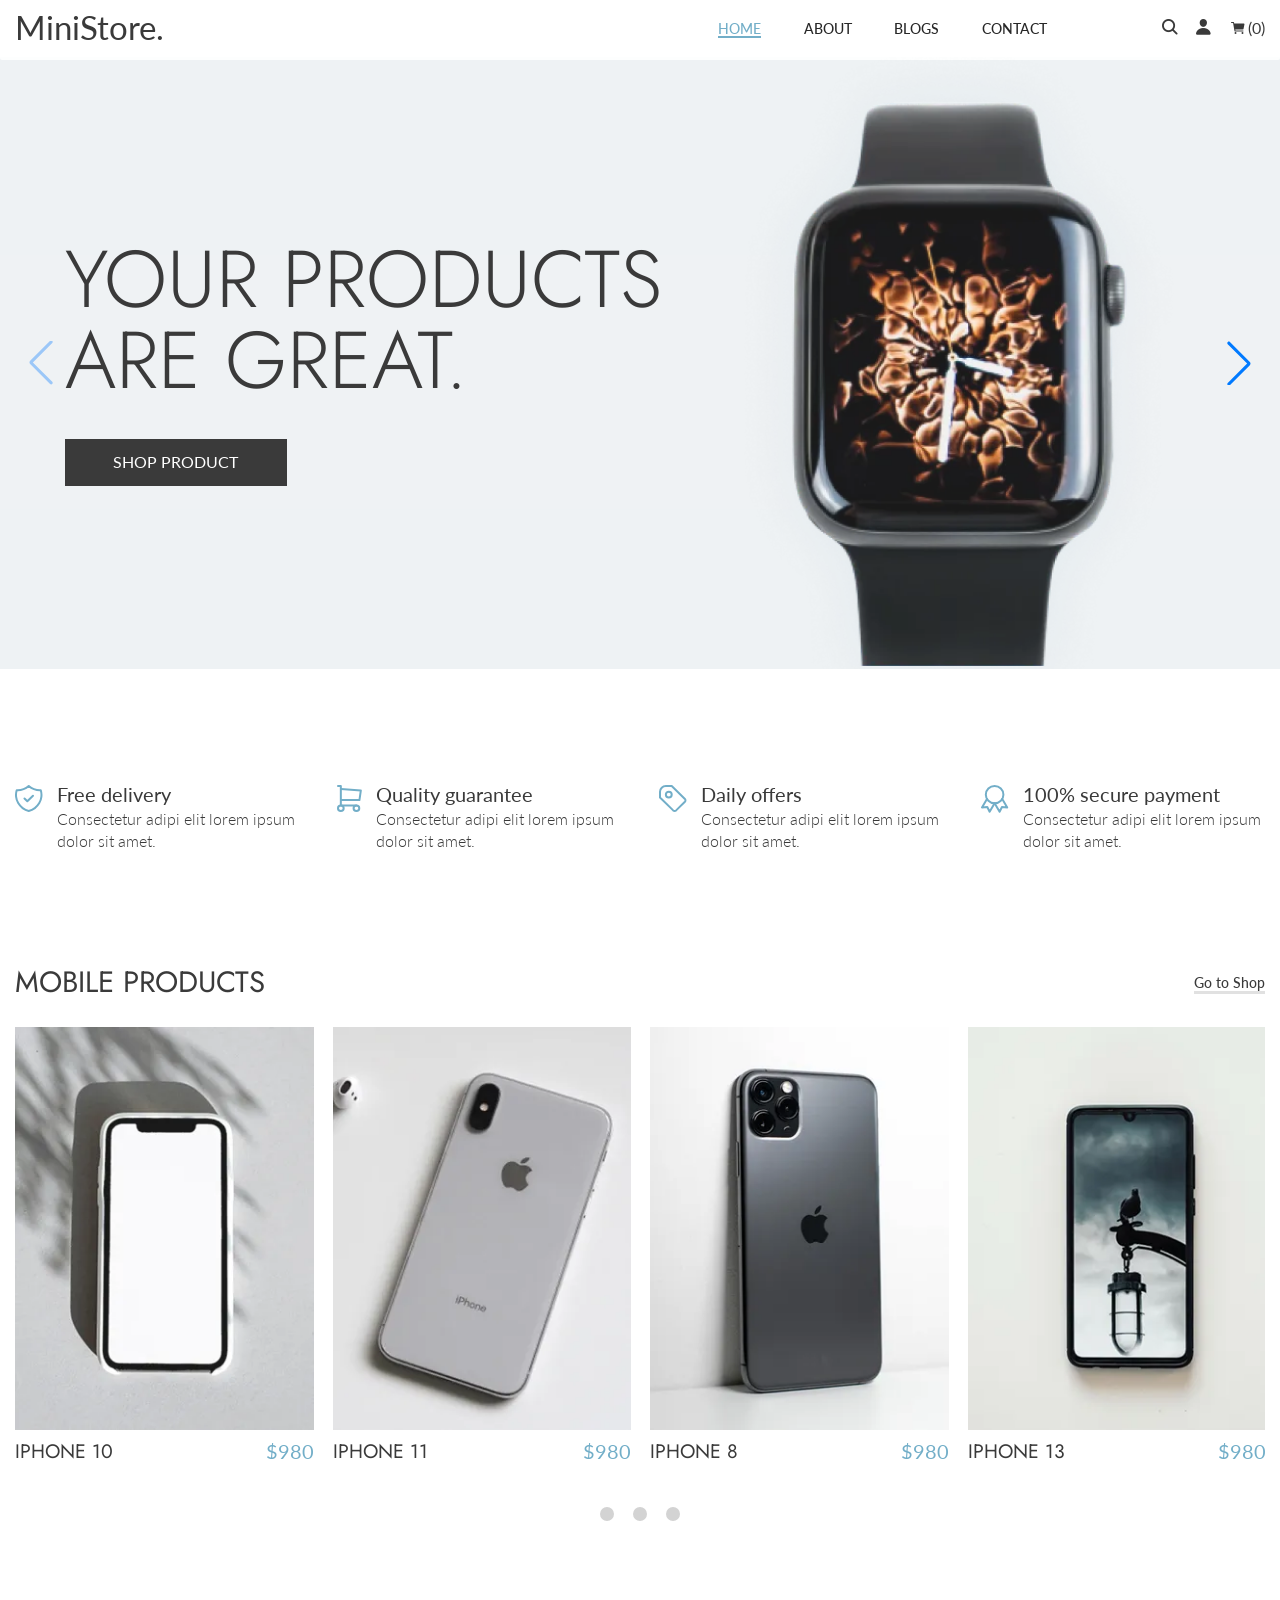
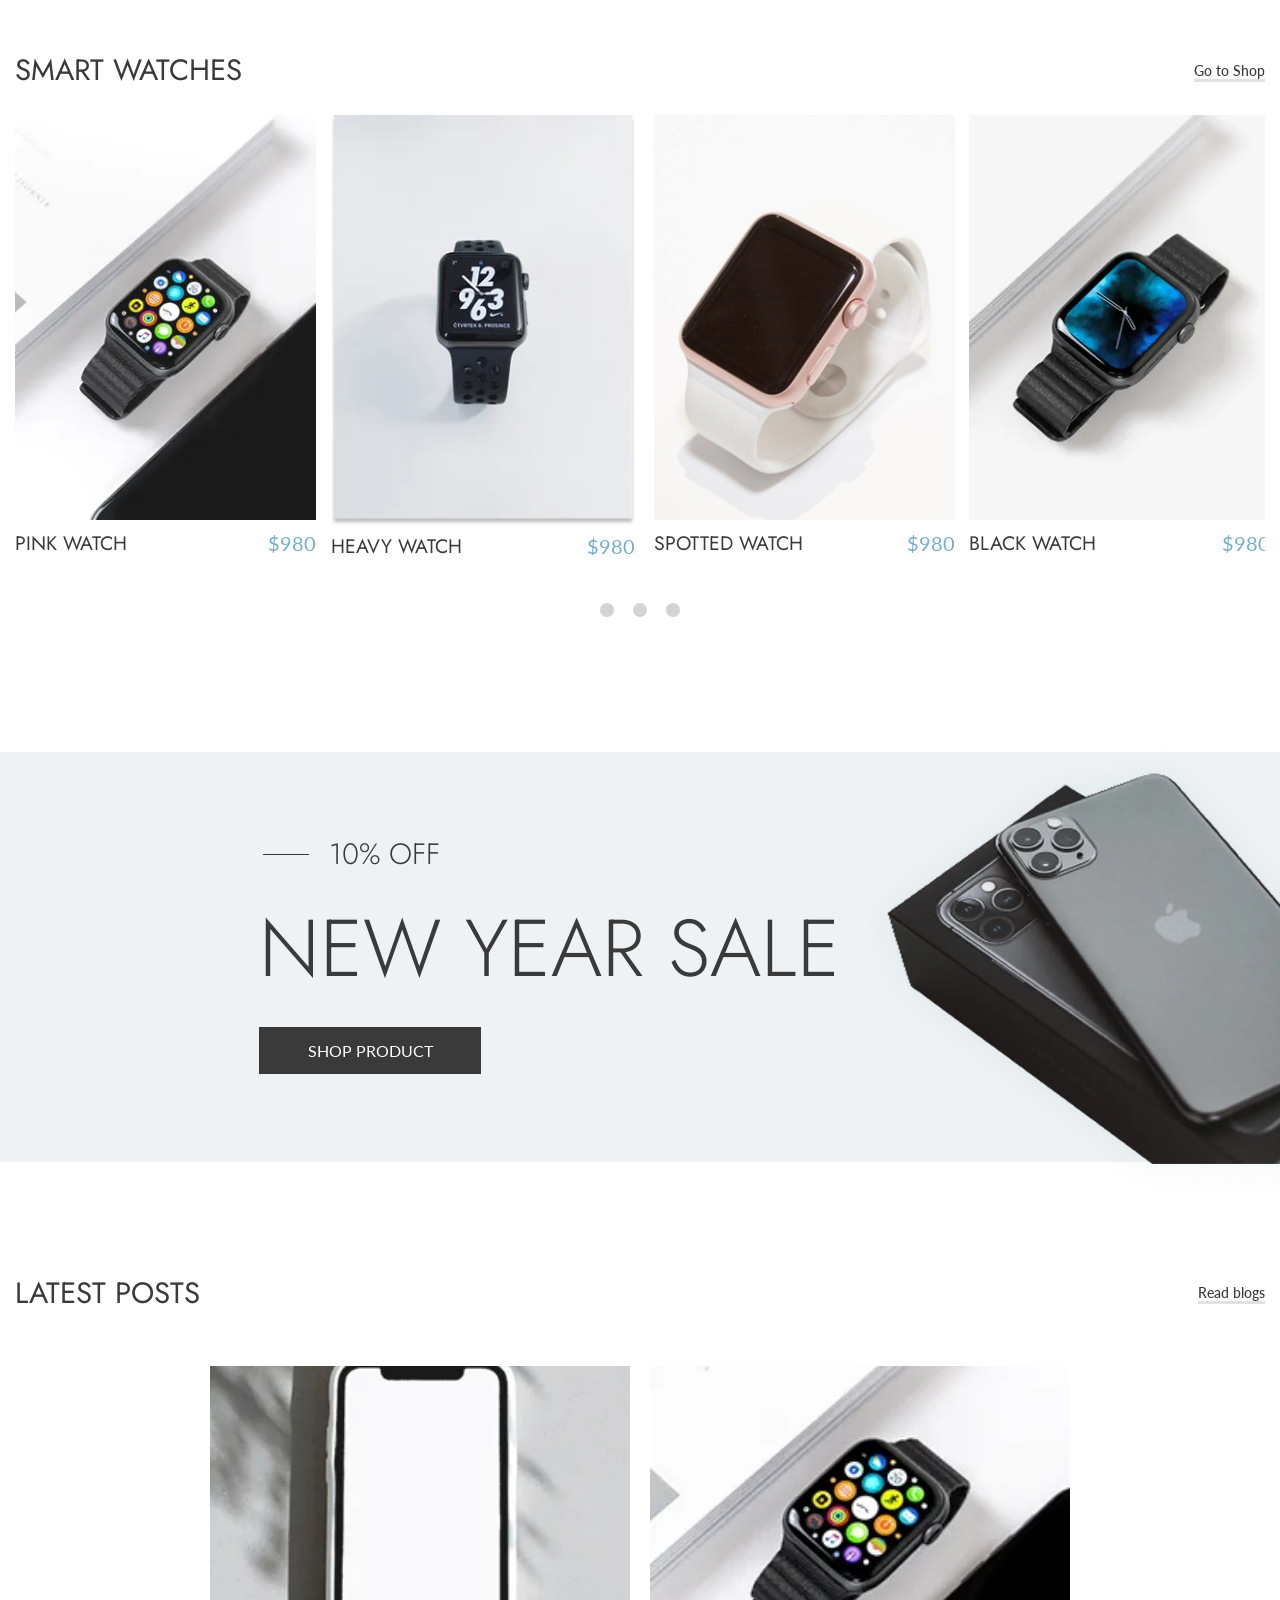
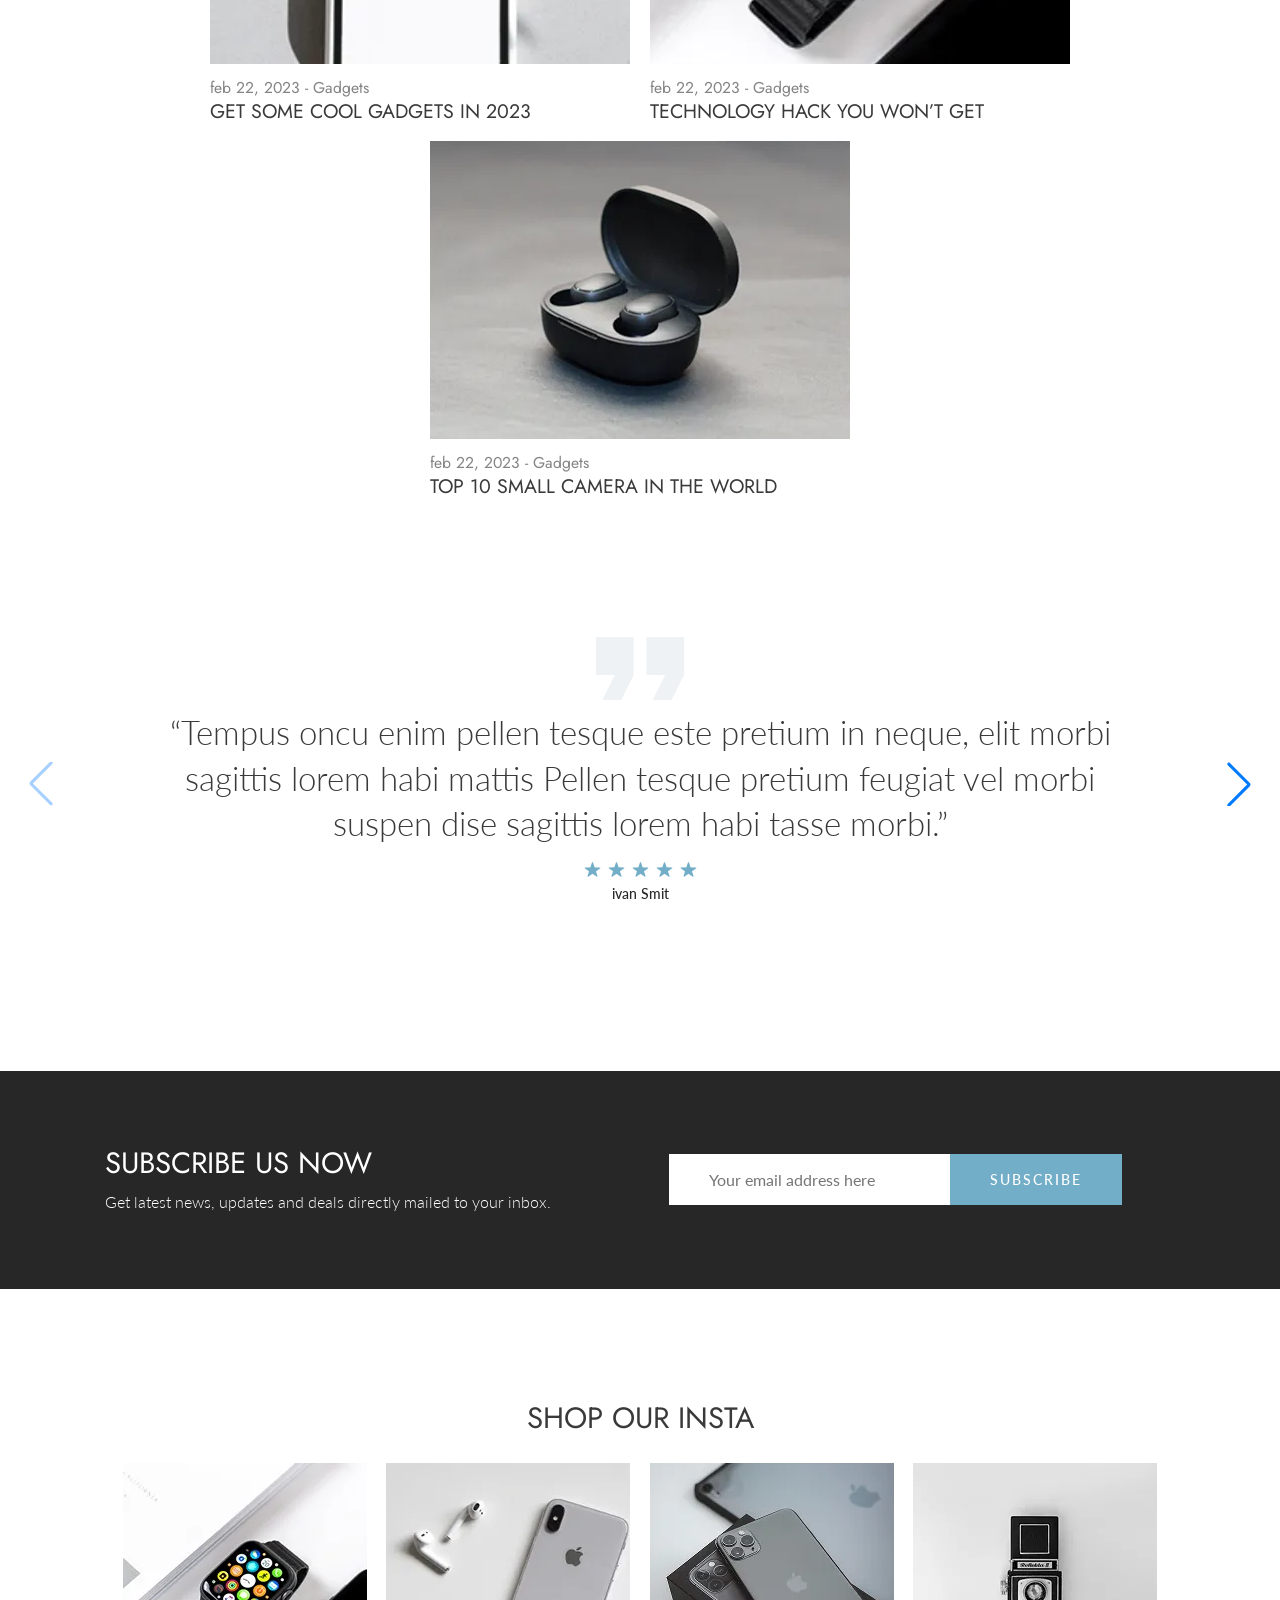
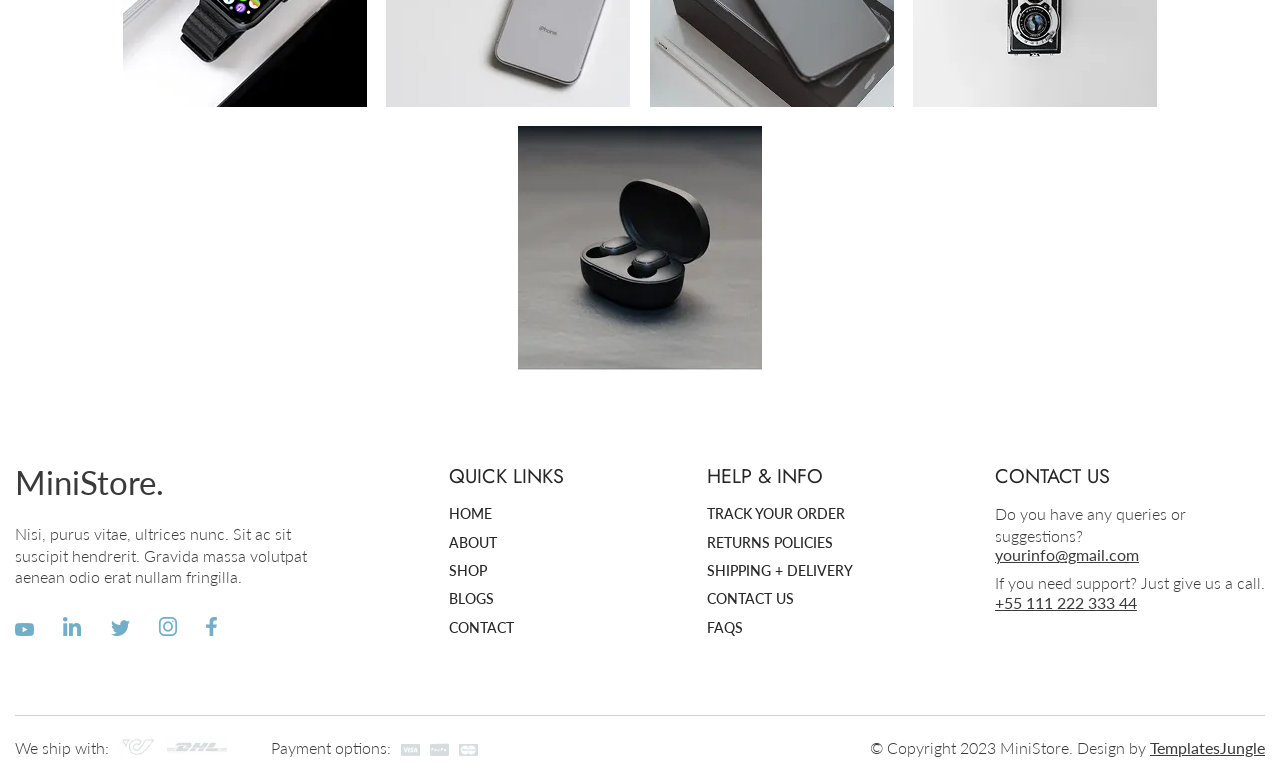
==== commit 0b55e5c0: "Updates" ====
--- a/index.html
+++ b/index.html
@@ -6,16 +6,16 @@
 		<link rel="preload" href="./assets/fonts/Lato-Medium.woff2" as="font" type="font/woff2" crossorigin="anonymous">
 		<link rel="shortcut icon" href="./assets/img/favicon.ico">
 		<title>MiniStore</title>
-		<link rel="modulepreload" crossorigin href="./js/common.min.js?v=1767545614280">
-		<script type="module" crossorigin="" src="./js/main.min.js?v=1767545614280"></script>
-		<script type="module" crossorigin="" src="./js/minproduct.min.js?v=1767545614280"></script>
-		<script type="module" crossorigin="" src="./js/slider.min.js?v=1767545614280"></script>
-		<script type="module" crossorigin="" src="./js/coment.min.js?v=1767545614280"></script>
-		<link rel="stylesheet" crossorigin="" href="./css/main.min.css?v=1767545614280">
-		<link rel="stylesheet" crossorigin="" href="./css/minproduct.min.css?v=1767545614280">
-		<link rel="stylesheet" crossorigin="" href="./css/slider.min.css?v=1767545614280">
-		<link rel="stylesheet" crossorigin="" href="./css/coment.min.css?v=1767545614280">
-		<link rel="stylesheet" crossorigin="" href="./css/index.min.css?v=1767545614280">
+		<link rel="modulepreload" crossorigin href="./js/common.min.js?v=1767546426331">
+		<script type="module" crossorigin="" src="./js/main.min.js?v=1767546426331"></script>
+		<script type="module" crossorigin="" src="./js/minproduct.min.js?v=1767546426331"></script>
+		<script type="module" crossorigin="" src="./js/slider.min.js?v=1767546426331"></script>
+		<script type="module" crossorigin="" src="./js/coment.min.js?v=1767546426331"></script>
+		<link rel="stylesheet" crossorigin="" href="./css/main.min.css?v=1767546426331">
+		<link rel="stylesheet" crossorigin="" href="./css/minproduct.min.css?v=1767546426331">
+		<link rel="stylesheet" crossorigin="" href="./css/slider.min.css?v=1767546426331">
+		<link rel="stylesheet" crossorigin="" href="./css/coment.min.css?v=1767546426331">
+		<link rel="stylesheet" crossorigin="" href="./css/index.min.css?v=1767546426331">
 	</head>
 	<body>
 		<div class="wrapper">
--- a/css/main.min.css
+++ b/css/main.min.css
@@ -1 +1 @@
-@import url("https://fonts.googleapis.com/css2?family=Lato:wght@300;400&display=swap");@import url("https://fonts.googleapis.com/css2?family=Jost:wght@300;400&display=swap");*{border:0;margin:0;padding:0}*,:after,:before{box-sizing:border-box}:after,:before{display:inline-block}body,html{height:100%}body{line-height:1;scrollbar-gutter:stable;-ms-text-size-adjust:100%;-moz-text-size-adjust:100%;-webkit-text-size-adjust:100%;-webkit-font-smoothing:antialiased;-moz-osx-font-smoothing:grayscale}button,input,textarea{background-color:transparent;color:inherit;font-family:inherit;font-size:inherit;line-height:inherit}input,textarea{width:100%}label{display:inline-block}button,option,select{cursor:pointer}a{color:inherit;display:inline-block;text-decoration:none}ul li{list-style:none}img{height:auto;max-width:100%;vertical-align:middle}h1,h2,h3,h4,h5,h6{font-size:inherit;font-weight:inherit}address{font-style:normal}@font-face{font-display:swap;font-family:Lato;font-style:normal;font-weight:500;src:url(../assets/fonts/Lato-Medium.woff2) format("woff2")}@font-face{font-display:swap;font-family:iconfont;src:url(../assets/fonts/iconfont.woff2?cb9732a86f34e702bac66d4011e95242) format("woff2")}[class*="--icon-"]:before{font-family:iconfont}[class*="--icon-visa"]:before{content:"\f101"}[class*="--icon-u"]:before{content:"\f102"}[class*="--icon-toch"]:before{content:"\f103"}[class*="--icon-strm"]:before{content:"\f104"}[class*="--icon-Starsss"]:before{content:"\f105"}[class*="--icon-search"]:before{content:"\f106"}[class*="--icon-s-ut"]:before{content:"\f107"}[class*="--icon-s-tv"]:before{content:"\f108"}[class*="--icon-s-in"]:before{content:"\f109"}[class*="--icon-s-fb"]:before{content:"\f10a"}[class*="--icon-quality"]:before{content:"\f10b"}[class*="--icon-qqq"]:before{content:"\f10c"}[class*="--icon-pp"]:before{content:"\f10d"}[class*="--icon-mimiArr"]:before{content:"\f10e"}[class*="--icon-mc"]:before{content:"\f10f"}[class*="--icon-mar"]:before{content:"\f110"}[class*="--icon-man"]:before{content:"\f111"}[class*="--icon-jj"]:before{content:"\f112"}[class*="--icon-ion_cart"]:before{content:"\f113"}[class*="--icon-grm"]:before{content:"\f114"}[class*="--icon-fut"]:before{content:"\f115"}[class*="--icon-dhl"]:before{content:"\f116"}[class*="--icon-cardMini"]:before{content:"\f117"}[class*="--icon-card"]:before{content:"\f118"}[class*="--icon-ar"]:before{content:"\f119"}body{color:#3a3a3a;font-family:lato,sans-serif;font-size:1rem;min-width:20rem}[data-fls-scrolllock] body{overflow:hidden;overscroll-behavior:none;touch-action:none}.wrapper{display:flex;flex-direction:column;min-height:100%;overflow:clip}.wrapper>main{flex:1 1 auto}.wrapper>*{min-width:0}[class*=__container]{margin:0 auto;max-width:83.125rem;padding-left:.9375rem;padding-right:.9375rem}.menu__list{align-items:center;display:flex}.menu__link{color:#272727;font-size:.875rem;font-weight:500;position:relative;text-transform:uppercase;transition:color .5s}.menu__link:after{background-color:#272727;bottom:-.09375rem;content:"";height:.125rem;left:50%;position:absolute;transition:width .5s,left .5s;width:0}.menu__link--active{color:#272727}.menu__link--active.menu__link{color:#72aec8}.menu__link--active:after{background-color:#72aec8;left:0;width:100%}.icon-menu{display:none}.header__container{align-items:center;display:flex;padding-bottom:.75rem;padding-top:.75rem}.header__container:before{background-color:hsla(0,0%,100%,.9);border-radius:.125rem;content:"";height:3.75rem;left:0;position:absolute;top:0;width:100%}.header__actions,.logo{position:relative;z-index:5}.logo{flex-grow:1}.actions-header{align-items:center;display:flex}.actions-header--icon-man,.actions-header--icon-search{cursor:pointer;transition:all .3s}.actions-header--icon-card{cursor:pointer}[data-fls-header-scroll].--header-scroll{left:0;position:sticky;right:0;top:0;z-index:50}[data-fls-header-scroll-show].--header-scroll{transition:translate .3s;translate:0 -100%}[data-fls-header-scroll-show].--header-show{translate:0 0}.footer__body{border-bottom:.0625rem solid #d0d0d0;column-gap:.9375rem;row-gap:1.875rem}.footer__body,.footer__item{display:flex;flex-wrap:wrap;justify-content:space-between}.footer__item{gap:.9375rem}.footer__copy{align-items:center;display:flex;justify-content:space-between}.footer__right p{font-weight:300}.footer__right a{font-weight:400;text-decoration:underline}.item-footer{display:flex;flex-direction:column;justify-content:start}.item-footer__text p{font-weight:300;line-height:1.38}.item-footer__text a{margin-bottom:.625rem;text-decoration:underline;transition:color .3s}.item-footer__social{align-items:center;color:#72aec8;display:flex;margin-top:1.25rem}.item-footer__title{font-family:jost,sans-serif}.item-footer__link,.item-footer__title{color:#272727;text-transform:uppercase}.item-footer__link{font-weight:500;line-height:1.48;transition:color .5s}.social{font-size:1.1875rem}.social--icon-grm,.social--icon-s-fb,.social--icon-s-in,.social--icon-s-tv,.social--icon-s-ut{transition:.3s}.left-footer,.left-footer__col{align-items:center;display:flex}.left-footer__col{column-gap:.625rem}.left-footer__text{font-weight:300}.left-footer__img--icon-mc,.left-footer__img--icon-pp,.left-footer__img--icon-visa{color:#d7dddf;font-size:1.1875rem}.input{background-color:#fff;padding:1rem 2.5rem}.button{transition:color .5s}.button--icon{width:100%}.button--min{font-size:1.0625rem}.button{background-color:#72aec8;color:#fff;font-size:.875rem;font-weight:500;letter-spacing:.125rem;padding:1rem 2.5rem;text-transform:uppercase}.button--fw{width:100%}.button--black{background-color:#272727}.cart{cursor:pointer;gap:.125rem;transition:all .3s}.cart,.subscribe__content{align-items:center;display:flex}.subscribe__content{background-color:#272727;width:100%}.subscribe__title{color:#fff;font-family:jost,sans-serif;letter-spacing:6%;line-height:1.14;margin-bottom:.625rem;text-transform:uppercase}.subscribe__text p{color:#fff;font-weight:300;letter-spacing:3%;line-height:1.38}.subscribe__form{display:flex}.sectiontitle{align-items:center;display:flex;justify-content:space-between}.sectiontitle--min{justify-content:center}.sectiontitle__title a{font-family:jost,sans-serif;text-transform:uppercase;transition:color .5s}.sectiontitle__link{font-weight:500;position:relative;transition:color .5s}.sectiontitle__link:after{background-color:#e1e1e1;bottom:-.25rem;content:"";height:.1875rem;left:0;position:absolute;transition:background-color .5s;width:100%}.minetitle{background-color:rgba(237,241,243,.9)}.minetitle__content{align-items:center;display:flex;justify-content:center}.minetitle__body{align-items:start;display:flex;flex-direction:column;padding:4.8125rem .9375rem}.minetitle__body--mimi{align-items:center}.minetitle__sale{font-family:jost,sans-serif;font-weight:300;margin-left:3.125rem;position:relative;text-transform:uppercase}.minetitle__sale:before{background-color:#3a3a3a;content:"";height:.0625rem;position:absolute;right:100%;top:49%}.minetitle__titlle{font-family:jost,sans-serif;font-weight:300;max-width:38.8125rem;text-transform:uppercase}.minetitle__lable{font-weight:300;vertical-align:middle}.minetitle__lable span{color:#72aec8}.minetitle__lable a{transition:color .5s}.minetitle__link{background-color:#3a3a3a;color:#fff;text-transform:uppercase;transition:color .5s}.minetitle__picture{aspect-ratio:529/612;max-width:33.0625rem;transform:scale(1.27)}.minetitle__picture--big{aspect-ratio:780/654;margin-right:-19.375rem;transform:scale(1.2)}.insta__items{display:flex;flex-wrap:wrap;justify-content:center}.insta__item{aspect-ratio:244/244;max-height:15.25rem;max-width:15.25rem;min-height:15.25rem;min-width:15.25rem;overflow:hidden;position:relative}.insta__item:before{background-color:transparent;content:"";height:100%;pointer-events:none;position:absolute;transition:background-color .5s;width:100%;z-index:2}.insta__item img{height:100%;object-fit:cover;position:relative;transition:scale .3s;width:100%;z-index:1}.insta__hover{left:calc(50% - .9375rem);opacity:0;pointer-events:none;position:absolute;top:calc(50% - .9375rem);transition:opacity .2s .2s;z-index:2}.insta__hover img{height:2rem;width:2rem}@media (max-width:81.25em){.subscribe__container{margin-left:-.9375rem;margin-right:-.9375rem}}@media (max-width:61.99875em){.subscribe__content{flex-direction:column;gap:.9375rem}.subscribe__text p,.subscribe__title{text-align:center}}@media (max-width:56.25em){.insta__item{max-height:7.625rem;max-width:7.625rem;min-height:7.625rem;min-width:7.625rem}}@media (max-width:51.25em){.footer__copy{flex-direction:column;row-gap:.9375rem}}@media (max-width:47.99875em) and (any-hover:none){.icon-menu{cursor:default}}@media (max-width:47.99875em){.menu__body{background-color:rgba(237,241,243,.9);height:100svh;left:100%;margin-top:3.125rem;overflow:auto;padding:3.125rem .9375rem 1.875rem}.menu__body,.menu__body:before{position:fixed;top:0;transition:left .3s;width:100%;z-index:2}.menu__body:before{content:"";height:4.375rem;left:-100%}[data-fls-menu-open] .menu__body,[data-fls-menu-open] .menu__body:before{left:0}.menu__list{align-items:flex-end;flex-direction:column;row-gap:.9375rem}.menu__link{font-size:2rem}.icon-menu{display:block;height:1.125rem;position:relative;width:1.875rem;z-index:5}.icon-menu span,.icon-menu:after,.icon-menu:before{background-color:#3a3a3a;content:"";height:.125rem;position:absolute;right:0;transition:all .3s ease 0s;width:100%}.icon-menu:before{top:0}.icon-menu:after{bottom:0}.icon-menu span{top:calc(50% - .0625rem)}[data-fls-menu-open] .icon-menu span{width:0}[data-fls-menu-open] .icon-menu:before{top:calc(50% - .0625rem);transform:rotate(-45deg)}[data-fls-menu-open] .icon-menu:after{bottom:calc(50% - .0625rem);transform:rotate(45deg)}.subscribe__form{flex-direction:column;width:100%}.minetitle__body{align-items:center}.minetitle__sale{align-self:flex-end}.minetitle__titlle{text-align:center}.minetitle__picture{display:none}}@media (max-width:41.25em){.footer__body{text-align:center}}@media (max-width:40.625em){.footer__body{justify-content:center}.item-footer__text-colms{align-items:flex-end;display:flex;gap:.9375rem}}@media (max-width:29.99875em){.footer__container{margin:0 -.9375rem}}@media (max-width:26.25em){.footer__right{text-align:center}.item-footer__text-colms{display:block}.left-footer{column-gap:.625rem;flex-direction:column}}@media (width <= 20em){.header__container,.menu__list{gap:.9375rem}.logo{font-size:1.5rem}.actions-header{column-gap:.75rem}.footer__body{padding-bottom:1.25rem}.footer__copy{padding-bottom:.625rem;padding-top:.625rem}.footer__right a,.footer__right p{font-size:.75rem}.item-footer{gap:.375rem}.item-footer__text p{font-size:.5rem}.item-footer__social{gap:.9375rem}.item-footer__title{font-size:1rem;margin-bottom:.5rem}.item-footer__link{font-size:.625rem}.left-footer{column-gap:.9375rem}.left-footer__text{font-size:.75rem}.subscribe{margin-bottom:1.875rem}.subscribe__content{column-gap:.3125rem;padding-bottom:.3125rem;padding-left:.3125rem;padding-right:.3125rem;padding-top:.3125rem}.subscribe__title{font-size:1.125rem}.subscribe__text p{font-size:.875rem}.sectiontitle{padding-bottom:.9375rem}.sectiontitle__title a{font-size:1.125rem}.sectiontitle__link{font-size:.75rem}.minetitle{margin-bottom:2.5rem}.minetitle__body{gap:.9375rem}.minetitle__body--mimi{gap:1.25rem;padding-bottom:1.875rem;padding-top:1.875rem}.minetitle__sale{font-size:1.125rem;padding-left:.625rem}.minetitle__sale:before{width:1.125rem}.minetitle__titlle{font-size:2rem}.minetitle__link{padding-bottom:.3125rem;padding-left:.9375rem;padding-right:.9375rem;padding-top:.3125rem}.minetitle__picture--big{max-width:18.75rem}.insta{margin-bottom:1.875rem}.insta__items{gap:.3125rem}}@media (width > 20em) and (width <= 83.125em){.menu__list{gap:clamp(.9375rem,.36324257425625rem + 2.8712871287vw,2.75rem)}.header__container{gap:clamp(.9375rem,-1.14170792079375rem + 10.396039604vw,7.5rem)}.logo{font-size:clamp(1.5rem,1.32178217821875rem + .8910891089vw,2.0625rem)}.actions-header{column-gap:clamp(.75rem,.6113861386125rem + .6930693069vw,1.1875rem)}.footer__body{padding-bottom:clamp(1.25rem,.06188118811875rem + 5.9405940594vw,5rem)}.footer__copy{padding-bottom:clamp(.625rem,.42698019801875rem + .9900990099vw,1.25rem);padding-top:clamp(.625rem,.42698019801875rem + .9900990099vw,1.25rem)}.footer__right a,.footer__right p{font-size:clamp(.75rem,.67079207920625rem + .396039604vw,1rem)}.item-footer{gap:clamp(.375rem,.33539603960625rem + .198019802vw,.5rem)}.item-footer__text p{font-size:clamp(.5rem,.34158415841875rem + .7920792079vw,1rem)}.item-footer__social{gap:clamp(.9375rem,.64047029703125rem + 1.4851485149vw,1.875rem)}.item-footer__title{font-size:clamp(1rem,.92079207920625rem + .396039604vw,1.25rem);margin-bottom:clamp(.5rem,.46039603960625rem + .198019802vw,.625rem)}.item-footer__link{font-size:clamp(.625rem,.54579207920625rem + .396039604vw,.875rem)}.left-footer{column-gap:clamp(.9375rem,.3236386138625rem + 3.0693069307vw,2.875rem)}.left-footer__text{font-size:clamp(.75rem,.67079207920625rem + .396039604vw,1rem)}.subscribe{margin-bottom:clamp(1.875rem,.09282178218125rem + 8.9108910891vw,7.5rem)}.subscribe__content{column-gap:clamp(.3125rem,-2.0439356435625rem + 11.7821782178vw,7.75rem);padding-bottom:clamp(.3125rem,-1.17264851485rem + 7.4257425743vw,5rem);padding-left:clamp(.3125rem,-1.76670792079375rem + 10.396039604vw,6.875rem);padding-right:clamp(.3125rem,-1.76670792079375rem + 10.396039604vw,6.875rem);padding-top:clamp(.3125rem,-1.17264851485rem + 7.4257425743vw,5rem)}.subscribe__title{font-size:clamp(1.125rem,.887376237625rem + 1.1881188119vw,1.875rem)}.subscribe__text p{font-size:clamp(.875rem,.83539603960625rem + .198019802vw,1rem)}.sectiontitle{padding-bottom:clamp(.9375rem,.64047029703125rem + 1.4851485149vw,1.875rem)}.sectiontitle__title a{font-size:clamp(1.125rem,.887376237625rem + 1.1881188119vw,1.875rem)}.sectiontitle__link{font-size:clamp(.75rem,.71039603960625rem + .198019802vw,.875rem)}.minetitle{margin-bottom:clamp(2.5rem,.91584158415625rem + 7.9207920792vw,7.5rem)}.minetitle__body{gap:clamp(.9375rem,.44245049505rem + 2.4752475248vw,2.5rem)}.minetitle__body--mimi{gap:clamp(1.25rem,.8539603960375rem + 1.9801980198vw,2.5rem);padding-bottom:clamp(1.875rem,.94430693069375rem + 4.6534653465vw,4.8125rem);padding-top:clamp(1.875rem,.94430693069375rem + 4.6534653465vw,4.8125rem)}.minetitle__sale{font-size:clamp(1.125rem,.887376237625rem + 1.1881188119vw,1.875rem);padding-left:clamp(.625rem,.42698019801875rem + .9900990099vw,1.25rem)}.minetitle__sale:before{width:clamp(1.125rem,.5309405940625rem + 2.9702970297vw,3rem)}.minetitle__titlle{font-size:clamp(2rem,.9900990099rem + 5.0495049505vw,5.1875rem)}.minetitle__link{padding-bottom:clamp(.3125rem,.09467821781875rem + 1.0891089109vw,1rem);padding-left:clamp(.9375rem,.24443069306875rem + 3.4653465347vw,3.125rem);padding-right:clamp(.9375rem,.24443069306875rem + 3.4653465347vw,3.125rem);padding-top:clamp(.3125rem,.09467821781875rem + 1.0891089109vw,1rem)}.minetitle__picture--big{max-width:clamp(18.75rem,14.78960396039375rem + 19.801980198vw,31.25rem)}.insta{margin-bottom:clamp(1.875rem,.4888613861375rem + 6.9306930693vw,6.25rem)}.insta__items{gap:clamp(.3125rem,.01547029703125rem + 1.4851485149vw,1.25rem)}}@media (width > 83.125em){.menu__list{gap:2.75rem}.header__container{gap:7.5rem}.logo{font-size:2.0625rem}.actions-header{column-gap:1.1875rem}.footer__body{padding-bottom:5rem}.footer__copy{padding-bottom:1.25rem;padding-top:1.25rem}.footer__right a,.footer__right p{font-size:1rem}.item-footer{gap:.5rem}.item-footer__text p{font-size:1rem}.item-footer__social{gap:1.875rem}.item-footer__title{font-size:1.25rem;margin-bottom:.625rem}.item-footer__link{font-size:.875rem}.left-footer{column-gap:2.875rem}.left-footer__text{font-size:1rem}.subscribe{margin-bottom:7.5rem}.subscribe__content{column-gap:7.75rem;padding-bottom:5rem;padding-left:6.875rem;padding-right:6.875rem;padding-top:5rem}.subscribe__title{font-size:1.875rem}.subscribe__text p{font-size:1rem}.sectiontitle{padding-bottom:1.875rem}.sectiontitle__title a{font-size:1.875rem}.sectiontitle__link{font-size:.875rem}.minetitle{margin-bottom:7.5rem}.minetitle__body{gap:2.5rem}.minetitle__body--mimi{gap:2.5rem;padding-bottom:4.8125rem;padding-top:4.8125rem}.minetitle__sale{font-size:1.875rem;padding-left:1.25rem}.minetitle__sale:before{width:3rem}.minetitle__titlle{font-size:5.1875rem}.minetitle__link{padding-bottom:1rem;padding-left:3.125rem;padding-right:3.125rem;padding-top:1rem}.minetitle__picture--big{max-width:31.25rem}.insta{margin-bottom:6.25rem}.insta__items{gap:1.25rem}}@media (any-hover:hover){.menu__link:hover{color:#72aec8}.menu__link:hover:after{background-color:#72aec8;left:0;width:100%}.actions-header--icon-man:hover,.actions-header--icon-search:hover{color:#72aec8;scale:1.2}.item-footer__link:hover,.item-footer__text a:hover{color:#72aec8}.social--icon-grm:hover,.social--icon-s-fb:hover,.social--icon-s-in:hover,.social--icon-s-tv:hover,.social--icon-s-ut:hover{scale:1.3}.button:hover{color:#3a3a3a}.button--black:hover,.cart:hover{color:#72aec8}.cart:hover{scale:1.2}.sectiontitle__title a:hover{color:#72aec8}.sectiontitle__link:hover{color:#72aec8;transition:background-color .5s}.sectiontitle__link:hover:after{background-color:#72aec8}.minetitle__lable a:hover,.minetitle__link:hover{color:#72aec8}.insta__item:hover:before{background-color:rgba(0,0,0,.5)}.insta__item:hover .insta__hover{opacity:1}.insta__item img:hover{scale:1.1}}+@import url("https://fonts.googleapis.com/css2?family=Lato:wght@300;400&display=swap");@import url("https://fonts.googleapis.com/css2?family=Jost:wght@300;400&display=swap");*{border:0;margin:0;padding:0}*,:after,:before{box-sizing:border-box}:after,:before{display:inline-block}body,html{height:100%}body{line-height:1;scrollbar-gutter:stable;-ms-text-size-adjust:100%;-moz-text-size-adjust:100%;-webkit-text-size-adjust:100%;-webkit-font-smoothing:antialiased;-moz-osx-font-smoothing:grayscale}button,input,textarea{background-color:transparent;color:inherit;font-family:inherit;font-size:inherit;line-height:inherit}input,textarea{width:100%}label{display:inline-block}button,option,select{cursor:pointer}a{color:inherit;display:inline-block;text-decoration:none}ul li{list-style:none}img{height:auto;max-width:100%;vertical-align:middle}h1,h2,h3,h4,h5,h6{font-size:inherit;font-weight:inherit}address{font-style:normal}@font-face{font-display:swap;font-family:Lato;font-style:normal;font-weight:500;src:url(../assets/fonts/Lato-Medium.woff2) format("woff2")}@font-face{font-display:swap;font-family:iconfont;src:url(../assets/fonts/iconfont.woff2?d96e5cf3306d72ba736a9872354497ff) format("woff2")}[class*="--icon-"]:before{font-family:iconfont}[class*="--icon-visa"]:before{content:"\f101"}[class*="--icon-u"]:before{content:"\f102"}[class*="--icon-toch"]:before{content:"\f103"}[class*="--icon-strm"]:before{content:"\f104"}[class*="--icon-Starsss"]:before{content:"\f105"}[class*="--icon-search"]:before{content:"\f106"}[class*="--icon-s-ut"]:before{content:"\f107"}[class*="--icon-s-tv"]:before{content:"\f108"}[class*="--icon-s-in"]:before{content:"\f109"}[class*="--icon-s-fb"]:before{content:"\f10a"}[class*="--icon-quality"]:before{content:"\f10b"}[class*="--icon-qqq"]:before{content:"\f10c"}[class*="--icon-pp"]:before{content:"\f10d"}[class*="--icon-mimiArr"]:before{content:"\f10e"}[class*="--icon-mc"]:before{content:"\f10f"}[class*="--icon-mar"]:before{content:"\f110"}[class*="--icon-man"]:before{content:"\f111"}[class*="--icon-jj"]:before{content:"\f112"}[class*="--icon-ion_cart"]:before{content:"\f113"}[class*="--icon-grm"]:before{content:"\f114"}[class*="--icon-fut"]:before{content:"\f115"}[class*="--icon-dhl"]:before{content:"\f116"}[class*="--icon-cardMini"]:before{content:"\f117"}[class*="--icon-card"]:before{content:"\f118"}[class*="--icon-ar"]:before{content:"\f119"}body{color:#3a3a3a;font-family:lato,sans-serif;font-size:1rem;min-width:20rem}[data-fls-scrolllock] body{overflow:hidden;overscroll-behavior:none;touch-action:none}.wrapper{display:flex;flex-direction:column;min-height:100%;overflow:clip}.wrapper>main{flex:1 1 auto}.wrapper>*{min-width:0}[class*=__container]{margin:0 auto;max-width:83.125rem;padding-left:.9375rem;padding-right:.9375rem}.menu__list{align-items:center;display:flex}.menu__link{color:#272727;font-size:.875rem;font-weight:500;position:relative;text-transform:uppercase;transition:color .5s}.menu__link:after{background-color:#272727;bottom:-.09375rem;content:"";height:.125rem;left:50%;position:absolute;transition:width .5s,left .5s;width:0}.menu__link--active{color:#272727}.menu__link--active.menu__link{color:#72aec8}.menu__link--active:after{background-color:#72aec8;left:0;width:100%}.icon-menu{display:none}.header__container{align-items:center;display:flex;padding-bottom:.75rem;padding-top:.75rem}.header__container:before{background-color:hsla(0,0%,100%,.9);border-radius:.125rem;content:"";height:3.75rem;left:0;position:absolute;top:0;width:100%}.header__actions,.logo{position:relative;z-index:5}.logo{flex-grow:1}.actions-header{align-items:center;display:flex}.actions-header--icon-man,.actions-header--icon-search{cursor:pointer;transition:all .3s}.actions-header--icon-card{cursor:pointer}[data-fls-header-scroll].--header-scroll{left:0;position:sticky;right:0;top:0;z-index:50}[data-fls-header-scroll-show].--header-scroll{transition:translate .3s;translate:0 -100%}[data-fls-header-scroll-show].--header-show{translate:0 0}.footer__body{border-bottom:.0625rem solid #d0d0d0;column-gap:.9375rem;row-gap:1.875rem}.footer__body,.footer__item{display:flex;flex-wrap:wrap;justify-content:space-between}.footer__item{gap:.9375rem}.footer__copy{align-items:center;display:flex;justify-content:space-between}.footer__right p{font-weight:300}.footer__right a{font-weight:400;text-decoration:underline}.item-footer{display:flex;flex-direction:column;justify-content:start}.item-footer__text p{font-weight:300;line-height:1.38}.item-footer__text a{margin-bottom:.625rem;text-decoration:underline;transition:color .3s}.item-footer__social{align-items:center;color:#72aec8;display:flex;margin-top:1.25rem}.item-footer__title{font-family:jost,sans-serif}.item-footer__link,.item-footer__title{color:#272727;text-transform:uppercase}.item-footer__link{font-weight:500;line-height:1.48;transition:color .5s}.social{font-size:1.1875rem}.social--icon-grm,.social--icon-s-fb,.social--icon-s-in,.social--icon-s-tv,.social--icon-s-ut{transition:.3s}.left-footer,.left-footer__col{align-items:center;display:flex}.left-footer__col{column-gap:.625rem}.left-footer__text{font-weight:300}.left-footer__img--icon-mc,.left-footer__img--icon-pp,.left-footer__img--icon-visa{color:#d7dddf;font-size:1.1875rem}.input{background-color:#fff;padding:1rem 2.5rem}.button{transition:color .5s}.button--icon{width:100%}.button--min{font-size:1.0625rem}.button{background-color:#72aec8;color:#fff;font-size:.875rem;font-weight:500;letter-spacing:.125rem;padding:1rem 2.5rem;text-transform:uppercase}.button--fw{width:100%}.button--black{background-color:#272727}.cart{cursor:pointer;gap:.125rem;transition:all .3s}.cart,.subscribe__content{align-items:center;display:flex}.subscribe__content{background-color:#272727;width:100%}.subscribe__title{color:#fff;font-family:jost,sans-serif;letter-spacing:6%;line-height:1.14;margin-bottom:.625rem;text-transform:uppercase}.subscribe__text p{color:#fff;font-weight:300;letter-spacing:3%;line-height:1.38}.subscribe__form{display:flex}.sectiontitle{align-items:center;display:flex;justify-content:space-between}.sectiontitle--min{justify-content:center}.sectiontitle__title a{font-family:jost,sans-serif;text-transform:uppercase;transition:color .5s}.sectiontitle__link{font-weight:500;position:relative;transition:color .5s}.sectiontitle__link:after{background-color:#e1e1e1;bottom:-.25rem;content:"";height:.1875rem;left:0;position:absolute;transition:background-color .5s;width:100%}.minetitle{background-color:rgba(237,241,243,.9)}.minetitle__content{align-items:center;display:flex;justify-content:center}.minetitle__body{align-items:start;display:flex;flex-direction:column;padding:4.8125rem .9375rem}.minetitle__body--mimi{align-items:center}.minetitle__sale{font-family:jost,sans-serif;font-weight:300;margin-left:3.125rem;position:relative;text-transform:uppercase}.minetitle__sale:before{background-color:#3a3a3a;content:"";height:.0625rem;position:absolute;right:100%;top:49%}.minetitle__titlle{font-family:jost,sans-serif;font-weight:300;max-width:38.8125rem;text-transform:uppercase}.minetitle__lable{font-weight:300;vertical-align:middle}.minetitle__lable span{color:#72aec8}.minetitle__lable a{transition:color .5s}.minetitle__link{background-color:#3a3a3a;color:#fff;text-transform:uppercase;transition:color .5s}.minetitle__picture{aspect-ratio:529/612;max-width:33.0625rem;transform:scale(1.27)}.minetitle__picture--big{aspect-ratio:780/654;margin-right:-19.375rem;transform:scale(1.2)}.insta__items{display:flex;flex-wrap:wrap;justify-content:center}.insta__item{aspect-ratio:244/244;max-height:15.25rem;max-width:15.25rem;min-height:15.25rem;min-width:15.25rem;overflow:hidden;position:relative}.insta__item:before{background-color:transparent;content:"";height:100%;pointer-events:none;position:absolute;transition:background-color .5s;width:100%;z-index:2}.insta__item img{height:100%;object-fit:cover;position:relative;transition:scale .3s;width:100%;z-index:1}.insta__hover{left:calc(50% - .9375rem);opacity:0;pointer-events:none;position:absolute;top:calc(50% - .9375rem);transition:opacity .2s .2s;z-index:2}.insta__hover img{height:2rem;width:2rem}@media (max-width:81.25em){.subscribe__container{margin-left:-.9375rem;margin-right:-.9375rem}}@media (max-width:61.99875em){.subscribe__content{flex-direction:column;gap:.9375rem}.subscribe__text p,.subscribe__title{text-align:center}}@media (max-width:56.25em){.insta__item{max-height:7.625rem;max-width:7.625rem;min-height:7.625rem;min-width:7.625rem}}@media (max-width:51.25em){.footer__copy{flex-direction:column;row-gap:.9375rem}}@media (max-width:47.99875em) and (any-hover:none){.icon-menu{cursor:default}}@media (max-width:47.99875em){.menu__body{background-color:rgba(237,241,243,.9);height:100svh;left:100%;margin-top:3.125rem;overflow:auto;padding:3.125rem .9375rem 1.875rem}.menu__body,.menu__body:before{position:fixed;top:0;transition:left .3s;width:100%;z-index:2}.menu__body:before{content:"";height:4.375rem;left:-100%}[data-fls-menu-open] .menu__body,[data-fls-menu-open] .menu__body:before{left:0}.menu__list{align-items:flex-end;flex-direction:column;row-gap:.9375rem}.menu__link{font-size:2rem}.icon-menu{display:block;height:1.125rem;position:relative;width:1.875rem;z-index:5}.icon-menu span,.icon-menu:after,.icon-menu:before{background-color:#3a3a3a;content:"";height:.125rem;position:absolute;right:0;transition:all .3s ease 0s;width:100%}.icon-menu:before{top:0}.icon-menu:after{bottom:0}.icon-menu span{top:calc(50% - .0625rem)}[data-fls-menu-open] .icon-menu span{width:0}[data-fls-menu-open] .icon-menu:before{top:calc(50% - .0625rem);transform:rotate(-45deg)}[data-fls-menu-open] .icon-menu:after{bottom:calc(50% - .0625rem);transform:rotate(45deg)}.subscribe__form{flex-direction:column;width:100%}.minetitle__body{align-items:center}.minetitle__sale{align-self:flex-end}.minetitle__titlle{text-align:center}.minetitle__picture{display:none}}@media (max-width:41.25em){.footer__body{text-align:center}}@media (max-width:40.625em){.footer__body{justify-content:center}.item-footer__text-colms{align-items:flex-end;display:flex;gap:.9375rem}}@media (max-width:29.99875em){.footer__container{margin:0 -.9375rem}}@media (max-width:26.25em){.footer__right{text-align:center}.item-footer__text-colms{display:block}.left-footer{column-gap:.625rem;flex-direction:column}}@media (width <= 20em){.header__container,.menu__list{gap:.9375rem}.logo{font-size:1.5rem}.actions-header{column-gap:.75rem}.footer__body{padding-bottom:1.25rem}.footer__copy{padding-bottom:.625rem;padding-top:.625rem}.footer__right a,.footer__right p{font-size:.75rem}.item-footer{gap:.375rem}.item-footer__text p{font-size:.5rem}.item-footer__social{gap:.9375rem}.item-footer__title{font-size:1rem;margin-bottom:.5rem}.item-footer__link{font-size:.625rem}.left-footer{column-gap:.9375rem}.left-footer__text{font-size:.75rem}.subscribe{margin-bottom:1.875rem}.subscribe__content{column-gap:.3125rem;padding-bottom:.3125rem;padding-left:.3125rem;padding-right:.3125rem;padding-top:.3125rem}.subscribe__title{font-size:1.125rem}.subscribe__text p{font-size:.875rem}.sectiontitle{padding-bottom:.9375rem}.sectiontitle__title a{font-size:1.125rem}.sectiontitle__link{font-size:.75rem}.minetitle{margin-bottom:2.5rem}.minetitle__body{gap:.9375rem}.minetitle__body--mimi{gap:1.25rem;padding-bottom:1.875rem;padding-top:1.875rem}.minetitle__sale{font-size:1.125rem;padding-left:.625rem}.minetitle__sale:before{width:1.125rem}.minetitle__titlle{font-size:2rem}.minetitle__link{padding-bottom:.3125rem;padding-left:.9375rem;padding-right:.9375rem;padding-top:.3125rem}.minetitle__picture--big{max-width:18.75rem}.insta{margin-bottom:1.875rem}.insta__items{gap:.3125rem}}@media (width > 20em) and (width <= 83.125em){.menu__list{gap:clamp(.9375rem,.36324257425625rem + 2.8712871287vw,2.75rem)}.header__container{gap:clamp(.9375rem,-1.14170792079375rem + 10.396039604vw,7.5rem)}.logo{font-size:clamp(1.5rem,1.32178217821875rem + .8910891089vw,2.0625rem)}.actions-header{column-gap:clamp(.75rem,.6113861386125rem + .6930693069vw,1.1875rem)}.footer__body{padding-bottom:clamp(1.25rem,.06188118811875rem + 5.9405940594vw,5rem)}.footer__copy{padding-bottom:clamp(.625rem,.42698019801875rem + .9900990099vw,1.25rem);padding-top:clamp(.625rem,.42698019801875rem + .9900990099vw,1.25rem)}.footer__right a,.footer__right p{font-size:clamp(.75rem,.67079207920625rem + .396039604vw,1rem)}.item-footer{gap:clamp(.375rem,.33539603960625rem + .198019802vw,.5rem)}.item-footer__text p{font-size:clamp(.5rem,.34158415841875rem + .7920792079vw,1rem)}.item-footer__social{gap:clamp(.9375rem,.64047029703125rem + 1.4851485149vw,1.875rem)}.item-footer__title{font-size:clamp(1rem,.92079207920625rem + .396039604vw,1.25rem);margin-bottom:clamp(.5rem,.46039603960625rem + .198019802vw,.625rem)}.item-footer__link{font-size:clamp(.625rem,.54579207920625rem + .396039604vw,.875rem)}.left-footer{column-gap:clamp(.9375rem,.3236386138625rem + 3.0693069307vw,2.875rem)}.left-footer__text{font-size:clamp(.75rem,.67079207920625rem + .396039604vw,1rem)}.subscribe{margin-bottom:clamp(1.875rem,.09282178218125rem + 8.9108910891vw,7.5rem)}.subscribe__content{column-gap:clamp(.3125rem,-2.0439356435625rem + 11.7821782178vw,7.75rem);padding-bottom:clamp(.3125rem,-1.17264851485rem + 7.4257425743vw,5rem);padding-left:clamp(.3125rem,-1.76670792079375rem + 10.396039604vw,6.875rem);padding-right:clamp(.3125rem,-1.76670792079375rem + 10.396039604vw,6.875rem);padding-top:clamp(.3125rem,-1.17264851485rem + 7.4257425743vw,5rem)}.subscribe__title{font-size:clamp(1.125rem,.887376237625rem + 1.1881188119vw,1.875rem)}.subscribe__text p{font-size:clamp(.875rem,.83539603960625rem + .198019802vw,1rem)}.sectiontitle{padding-bottom:clamp(.9375rem,.64047029703125rem + 1.4851485149vw,1.875rem)}.sectiontitle__title a{font-size:clamp(1.125rem,.887376237625rem + 1.1881188119vw,1.875rem)}.sectiontitle__link{font-size:clamp(.75rem,.71039603960625rem + .198019802vw,.875rem)}.minetitle{margin-bottom:clamp(2.5rem,.91584158415625rem + 7.9207920792vw,7.5rem)}.minetitle__body{gap:clamp(.9375rem,.44245049505rem + 2.4752475248vw,2.5rem)}.minetitle__body--mimi{gap:clamp(1.25rem,.8539603960375rem + 1.9801980198vw,2.5rem);padding-bottom:clamp(1.875rem,.94430693069375rem + 4.6534653465vw,4.8125rem);padding-top:clamp(1.875rem,.94430693069375rem + 4.6534653465vw,4.8125rem)}.minetitle__sale{font-size:clamp(1.125rem,.887376237625rem + 1.1881188119vw,1.875rem);padding-left:clamp(.625rem,.42698019801875rem + .9900990099vw,1.25rem)}.minetitle__sale:before{width:clamp(1.125rem,.5309405940625rem + 2.9702970297vw,3rem)}.minetitle__titlle{font-size:clamp(2rem,.9900990099rem + 5.0495049505vw,5.1875rem)}.minetitle__link{padding-bottom:clamp(.3125rem,.09467821781875rem + 1.0891089109vw,1rem);padding-left:clamp(.9375rem,.24443069306875rem + 3.4653465347vw,3.125rem);padding-right:clamp(.9375rem,.24443069306875rem + 3.4653465347vw,3.125rem);padding-top:clamp(.3125rem,.09467821781875rem + 1.0891089109vw,1rem)}.minetitle__picture--big{max-width:clamp(18.75rem,14.78960396039375rem + 19.801980198vw,31.25rem)}.insta{margin-bottom:clamp(1.875rem,.4888613861375rem + 6.9306930693vw,6.25rem)}.insta__items{gap:clamp(.3125rem,.01547029703125rem + 1.4851485149vw,1.25rem)}}@media (width > 83.125em){.menu__list{gap:2.75rem}.header__container{gap:7.5rem}.logo{font-size:2.0625rem}.actions-header{column-gap:1.1875rem}.footer__body{padding-bottom:5rem}.footer__copy{padding-bottom:1.25rem;padding-top:1.25rem}.footer__right a,.footer__right p{font-size:1rem}.item-footer{gap:.5rem}.item-footer__text p{font-size:1rem}.item-footer__social{gap:1.875rem}.item-footer__title{font-size:1.25rem;margin-bottom:.625rem}.item-footer__link{font-size:.875rem}.left-footer{column-gap:2.875rem}.left-footer__text{font-size:1rem}.subscribe{margin-bottom:7.5rem}.subscribe__content{column-gap:7.75rem;padding-bottom:5rem;padding-left:6.875rem;padding-right:6.875rem;padding-top:5rem}.subscribe__title{font-size:1.875rem}.subscribe__text p{font-size:1rem}.sectiontitle{padding-bottom:1.875rem}.sectiontitle__title a{font-size:1.875rem}.sectiontitle__link{font-size:.875rem}.minetitle{margin-bottom:7.5rem}.minetitle__body{gap:2.5rem}.minetitle__body--mimi{gap:2.5rem;padding-bottom:4.8125rem;padding-top:4.8125rem}.minetitle__sale{font-size:1.875rem;padding-left:1.25rem}.minetitle__sale:before{width:3rem}.minetitle__titlle{font-size:5.1875rem}.minetitle__link{padding-bottom:1rem;padding-left:3.125rem;padding-right:3.125rem;padding-top:1rem}.minetitle__picture--big{max-width:31.25rem}.insta{margin-bottom:6.25rem}.insta__items{gap:1.25rem}}@media (any-hover:hover){.menu__link:hover{color:#72aec8}.menu__link:hover:after{background-color:#72aec8;left:0;width:100%}.actions-header--icon-man:hover,.actions-header--icon-search:hover{color:#72aec8;scale:1.2}.item-footer__link:hover,.item-footer__text a:hover{color:#72aec8}.social--icon-grm:hover,.social--icon-s-fb:hover,.social--icon-s-in:hover,.social--icon-s-tv:hover,.social--icon-s-ut:hover{scale:1.3}.button:hover{color:#3a3a3a}.button--black:hover,.cart:hover{color:#72aec8}.cart:hover{scale:1.2}.sectiontitle__title a:hover{color:#72aec8}.sectiontitle__link:hover{color:#72aec8;transition:background-color .5s}.sectiontitle__link:hover:after{background-color:#72aec8}.minetitle__lable a:hover,.minetitle__link:hover{color:#72aec8}.insta__item:hover:before{background-color:rgba(0,0,0,.5)}.insta__item:hover .insta__hover{opacity:1}.insta__item img:hover{scale:1.1}}
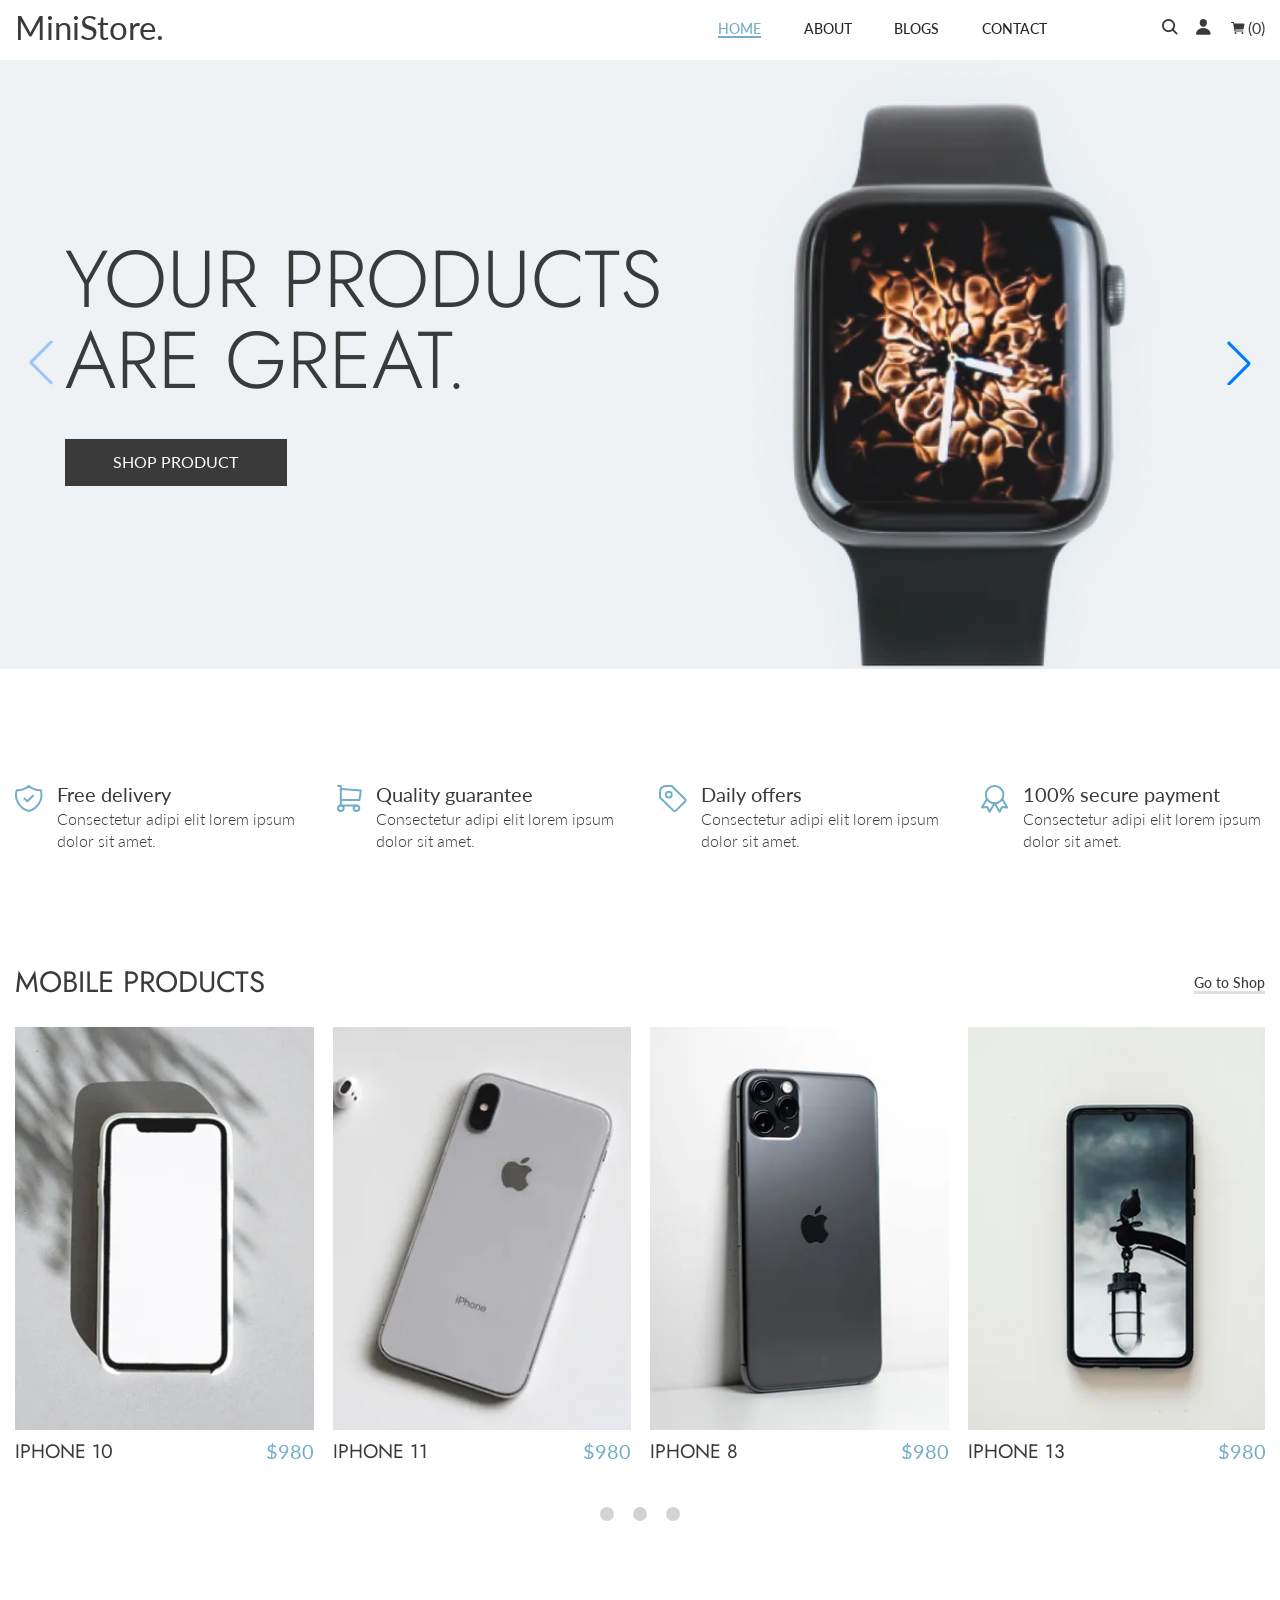
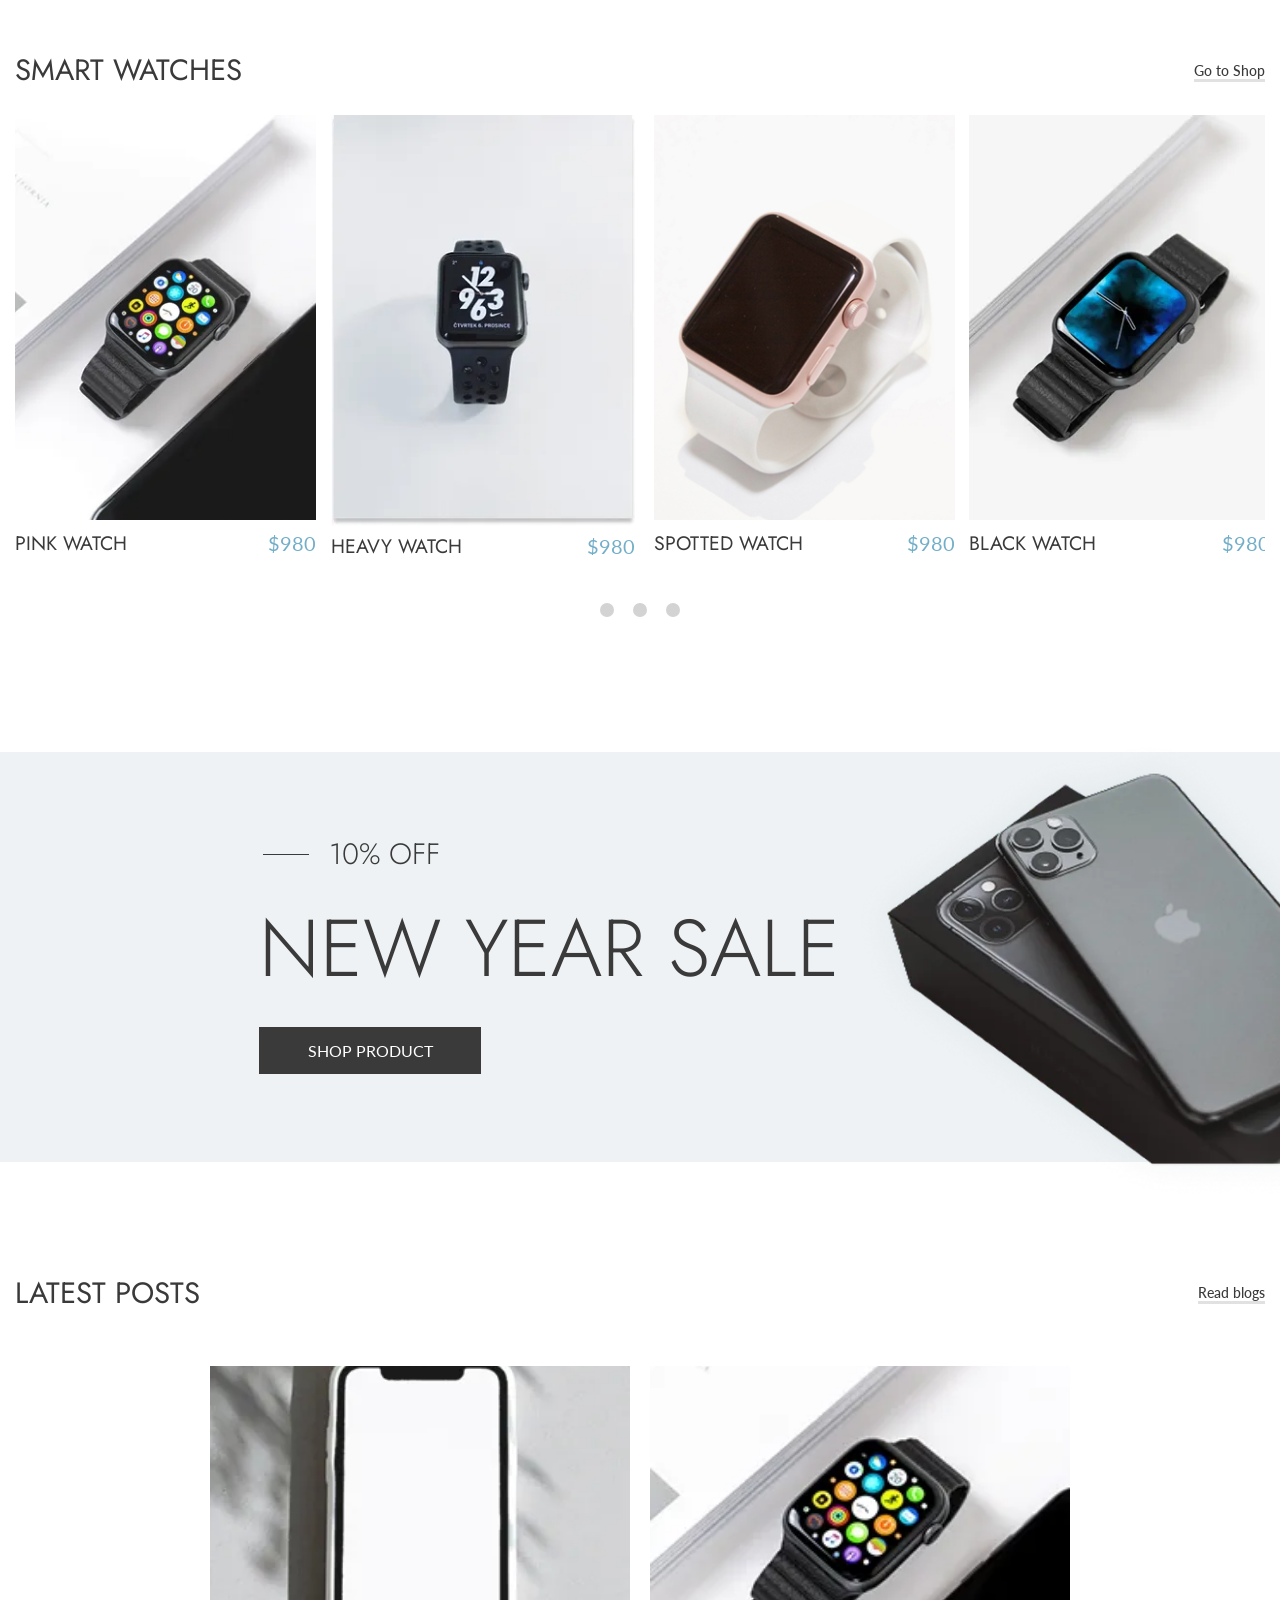
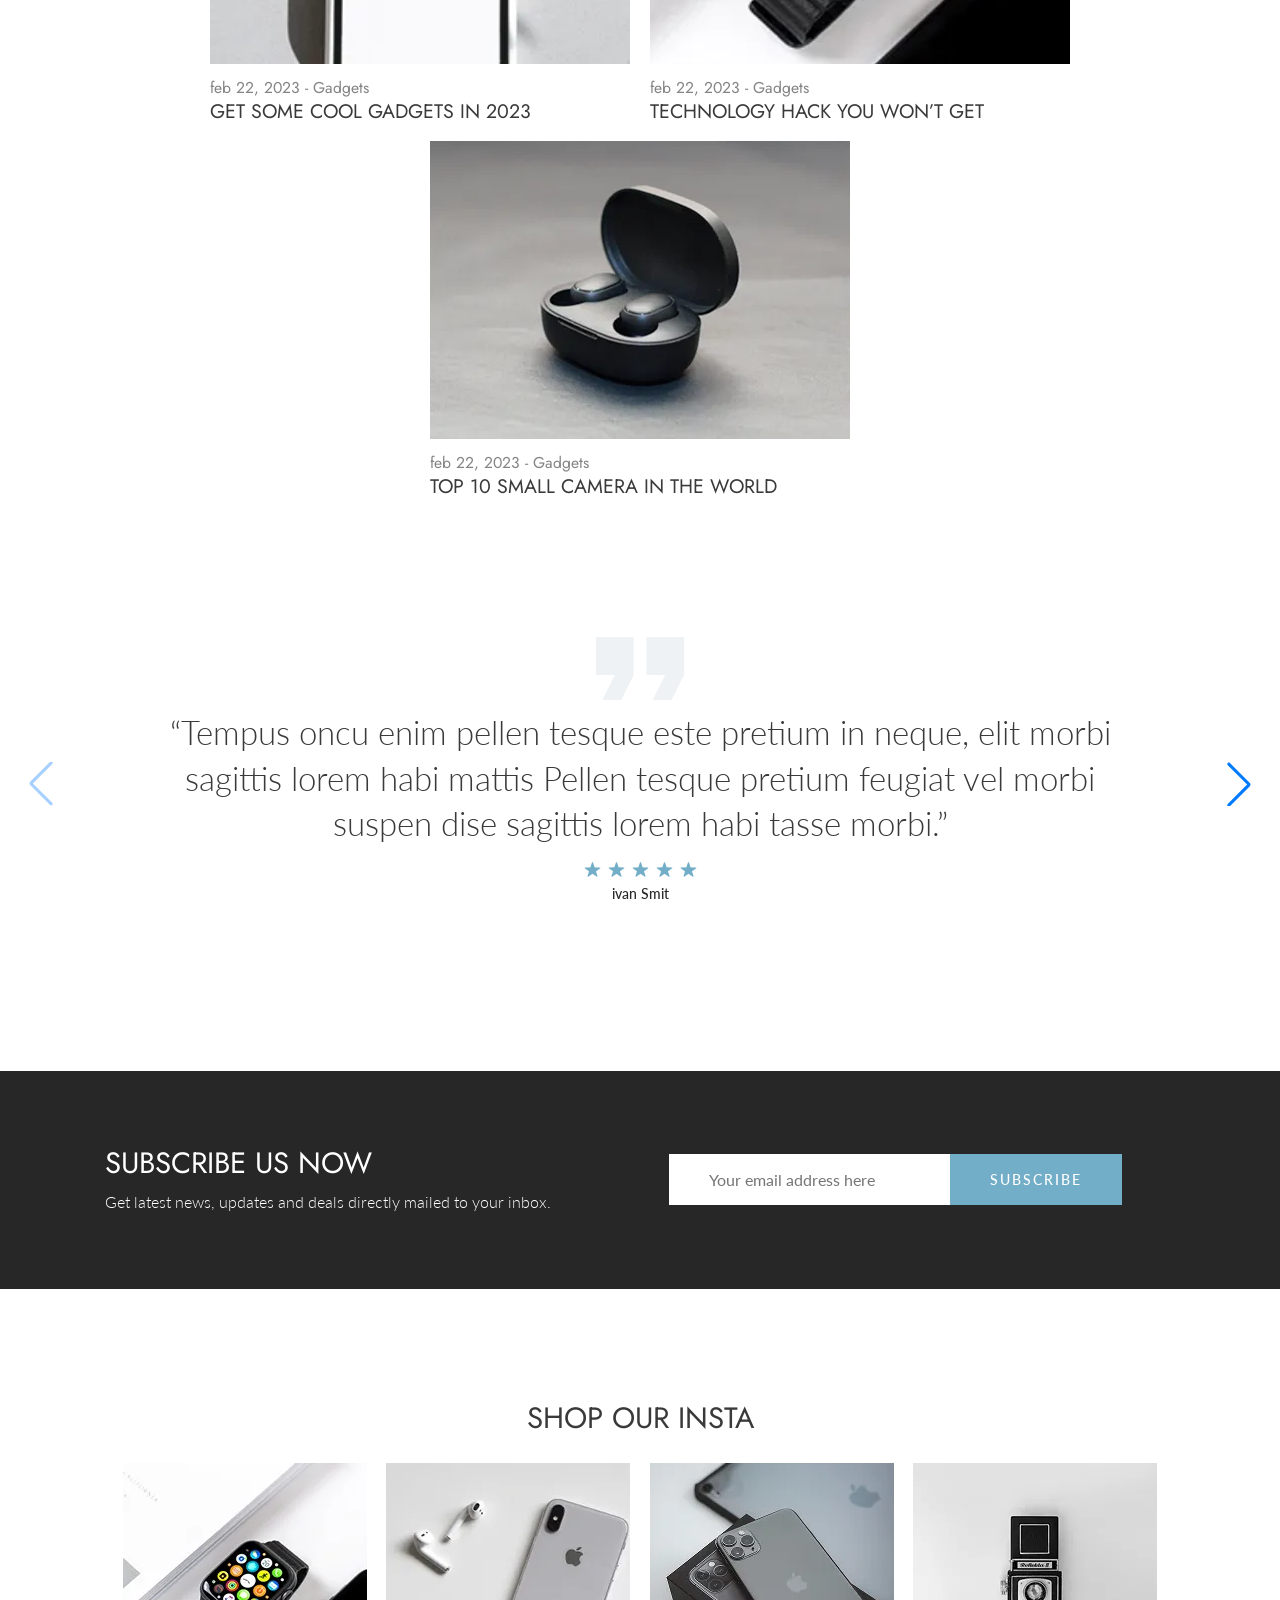
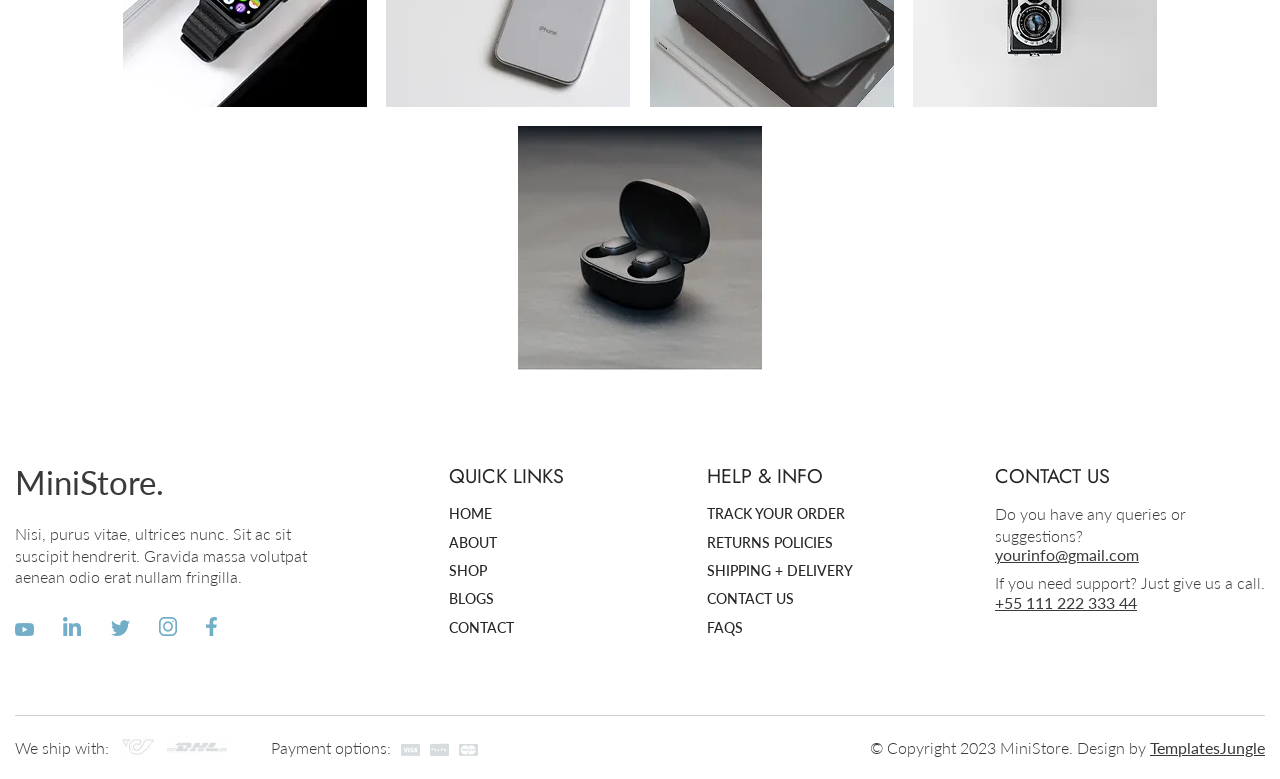
==== commit 1d0ccd3e: "Updates" ====
--- a/index.html
+++ b/index.html
@@ -6,16 +6,22 @@
 		<link rel="preload" href="./assets/fonts/Lato-Medium.woff2" as="font" type="font/woff2" crossorigin="anonymous">
 		<link rel="shortcut icon" href="./assets/img/favicon.ico">
 		<title>MiniStore</title>
-		<link rel="modulepreload" crossorigin href="./js/common.min.js?v=1767546426331">
-		<script type="module" crossorigin="" src="./js/main.min.js?v=1767546426331"></script>
-		<script type="module" crossorigin="" src="./js/minproduct.min.js?v=1767546426331"></script>
-		<script type="module" crossorigin="" src="./js/slider.min.js?v=1767546426331"></script>
-		<script type="module" crossorigin="" src="./js/coment.min.js?v=1767546426331"></script>
-		<link rel="stylesheet" crossorigin="" href="./css/main.min.css?v=1767546426331">
-		<link rel="stylesheet" crossorigin="" href="./css/minproduct.min.css?v=1767546426331">
-		<link rel="stylesheet" crossorigin="" href="./css/slider.min.css?v=1767546426331">
-		<link rel="stylesheet" crossorigin="" href="./css/coment.min.css?v=1767546426331">
-		<link rel="stylesheet" crossorigin="" href="./css/index.min.css?v=1767546426331">
+		<link rel="modulepreload" crossorigin href="./js/common.min.js?v=1768333766480">
+		<script type="module" crossorigin="" src="./js/main.min.js?v=1768333766480"></script>
+		<script type="module" crossorigin="" src="./js/toch.min.js?v=1768333766480"></script>
+		<script type="module" crossorigin="" src="./js/slider.min.js?v=1768333766480"></script>
+		<script type="module" crossorigin="" src="./js/product.min.js?v=1768333766480"></script>
+		<script type="module" crossorigin="" src="./js/minproduct.min.js?v=1768333766480"></script>
+		<script type="module" crossorigin="" src="./js/minetitle.min.js?v=1768333766480"></script>
+		<script type="module" crossorigin="" src="./js/coment.min.js?v=1768333766480"></script>
+		<link rel="stylesheet" crossorigin="" href="./css/main.min.css?v=1768333766480">
+		<link rel="stylesheet" crossorigin="" href="./css/toch.min.css?v=1768333766480">
+		<link rel="stylesheet" crossorigin="" href="./css/slider.min.css?v=1768333766480">
+		<link rel="stylesheet" crossorigin="" href="./css/product.min.css?v=1768333766480">
+		<link rel="stylesheet" crossorigin="" href="./css/minproduct.min.css?v=1768333766480">
+		<link rel="stylesheet" crossorigin="" href="./css/minetitle.min.css?v=1768333766480">
+		<link rel="stylesheet" crossorigin="" href="./css/coment.min.css?v=1768333766480">
+		<link rel="stylesheet" crossorigin="" href="./css/index.min.css?v=1768333766480">
 	</head>
 	<body>
 		<div class="wrapper">
@@ -169,7 +175,7 @@
 												<article class="product__body">
 													<div class="product__picrure">
 														<button type="submit" class="button product__card">Add to cart</button>
-														<a class="product__picrure-link" href="#">
+														<a class="product__picrure-link" href="productpage.html">
 															<picture>
 																<img class="product__picrure-img" alt="img" src="./assets/img/mobile-products/daniel-korpai-hbTKIbuMmBI-unsplash.webp">
 															</picture>
@@ -177,15 +183,15 @@
 													</div>
 													<div class="product__text">
 														<div class="product__title">
-															<a href="#">Iphone 10</a>
-														</div>
-														<div class="product__price">$980</div>
-													</div>
-												</article>
-												<article class="product__body">
-													<div class="product__picrure">
-														<button type="submit" class="button product__card">Add to cart</button>
-														<a class="product__picrure-link" href="#">
+															<a href="productpage.html">Iphone 10</a>
+														</div>
+														<div class="product__price">$980</div>
+													</div>
+												</article>
+												<article class="product__body">
+													<div class="product__picrure">
+														<button type="submit" class="button product__card">Add to cart</button>
+														<a class="product__picrure-link" href="productpage.html">
 															<picture>
 																<img class="product__picrure-img" alt="img" src="./assets/img/mobile-products/kuiye-chen-NuOGFo4PudE-unsplash.webp">
 															</picture>
@@ -193,15 +199,15 @@
 													</div>
 													<div class="product__text">
 														<div class="product__title">
-															<a href="#">Iphone 11</a>
-														</div>
-														<div class="product__price">$980</div>
-													</div>
-												</article>
-												<article class="product__body">
-													<div class="product__picrure">
-														<button type="submit" class="button product__card">Add to cart</button>
-														<a class="product__picrure-link" href="#">
+															<a href="productpage.html">Iphone 11</a>
+														</div>
+														<div class="product__price">$980</div>
+													</div>
+												</article>
+												<article class="product__body">
+													<div class="product__picrure">
+														<button type="submit" class="button product__card">Add to cart</button>
+														<a class="product__picrure-link" href="productpage.html">
 															<picture>
 																<img class="product__picrure-img" alt="img" src="./assets/img/mobile-products/matthew-brodeur-oSvR0wGYUBs-unsplash.webp">
 															</picture>
@@ -209,15 +215,15 @@
 													</div>
 													<div class="product__text">
 														<div class="product__title">
-															<a href="#">Iphone 8</a>
-														</div>
-														<div class="product__price">$980</div>
-													</div>
-												</article>
-												<article class="product__body">
-													<div class="product__picrure">
-														<button type="submit" class="button product__card">Add to cart</button>
-														<a class="product__picrure-link" href="#">
+															<a href="productpage.html">Iphone 8</a>
+														</div>
+														<div class="product__price">$980</div>
+													</div>
+												</article>
+												<article class="product__body">
+													<div class="product__picrure">
+														<button type="submit" class="button product__card">Add to cart</button>
+														<a class="product__picrure-link" href="productpage.html">
 															<picture>
 																<img class="product__picrure-img" alt="img" src="./assets/img/mobile-products/pexels-soulful-pizza-6753223.webp">
 															</picture>
@@ -225,7 +231,7 @@
 													</div>
 													<div class="product__text">
 														<div class="product__title">
-															<a href="#">Iphone 13</a>
+															<a href="productpage.html">Iphone 13</a>
 														</div>
 														<div class="product__price">$980</div>
 													</div>
@@ -237,7 +243,7 @@
 												<article class="product__body">
 													<div class="product__picrure">
 														<button type="submit" class="button product__card">Add to cart</button>
-														<a class="product__picrure-link" href="#">
+														<a class="product__picrure-link" href="productpage.html">
 															<picture>
 																<img class="product__picrure-img" alt="img" src="./assets/img/mobile-products/daniel-korpai-hbTKIbuMmBI-unsplash.webp">
 															</picture>
@@ -245,15 +251,15 @@
 													</div>
 													<div class="product__text">
 														<div class="product__title">
-															<a href="#">Iphone 10</a>
-														</div>
-														<div class="product__price">$980</div>
-													</div>
-												</article>
-												<article class="product__body">
-													<div class="product__picrure">
-														<button type="submit" class="button product__card">Add to cart</button>
-														<a class="product__picrure-link" href="#">
+															<a href="productpage.html">Iphone 10</a>
+														</div>
+														<div class="product__price">$980</div>
+													</div>
+												</article>
+												<article class="product__body">
+													<div class="product__picrure">
+														<button type="submit" class="button product__card">Add to cart</button>
+														<a class="product__picrure-link" href="productpage.html">
 															<picture>
 																<img class="product__picrure-img" alt="img" src="./assets/img/mobile-products/kuiye-chen-NuOGFo4PudE-unsplash.webp">
 															</picture>
@@ -261,15 +267,15 @@
 													</div>
 													<div class="product__text">
 														<div class="product__title">
-															<a href="#">Iphone 11</a>
-														</div>
-														<div class="product__price">$980</div>
-													</div>
-												</article>
-												<article class="product__body">
-													<div class="product__picrure">
-														<button type="submit" class="button product__card">Add to cart</button>
-														<a class="product__picrure-link" href="#">
+															<a href="productpage.html">Iphone 11</a>
+														</div>
+														<div class="product__price">$980</div>
+													</div>
+												</article>
+												<article class="product__body">
+													<div class="product__picrure">
+														<button type="submit" class="button product__card">Add to cart</button>
+														<a class="product__picrure-link" href="productpage.html">
 															<picture>
 																<img class="product__picrure-img" alt="img" src="./assets/img/mobile-products/matthew-brodeur-oSvR0wGYUBs-unsplash.webp">
 															</picture>
@@ -277,15 +283,15 @@
 													</div>
 													<div class="product__text">
 														<div class="product__title">
-															<a href="#">Iphone 8</a>
-														</div>
-														<div class="product__price">$980</div>
-													</div>
-												</article>
-												<article class="product__body">
-													<div class="product__picrure">
-														<button type="submit" class="button product__card">Add to cart</button>
-														<a class="product__picrure-link" href="#">
+															<a href="productpage.html">Iphone 8</a>
+														</div>
+														<div class="product__price">$980</div>
+													</div>
+												</article>
+												<article class="product__body">
+													<div class="product__picrure">
+														<button type="submit" class="button product__card">Add to cart</button>
+														<a class="product__picrure-link" href="productpage.html">
 															<picture>
 																<img class="product__picrure-img" alt="img" src="./assets/img/mobile-products/pexels-soulful-pizza-6753223.webp">
 															</picture>
@@ -293,7 +299,7 @@
 													</div>
 													<div class="product__text">
 														<div class="product__title">
-															<a href="#">Iphone 13</a>
+															<a href="productpage.html">Iphone 13</a>
 														</div>
 														<div class="product__price">$980</div>
 													</div>
@@ -326,7 +332,7 @@
 												<article class="product__body">
 													<div class="product__picrure">
 														<button type="submit" class="button product__card">Add to cart</button>
-														<a class="product__picrure-link" href="#">
+														<a class="product__picrure-link" href="productpage.html">
 															<picture>
 																<img class="product__picrure-img" alt="img" src="./assets/img/smart-watches/daniel-korpai-hbTKIbuMmBI-unsplash.webp">
 															</picture>
@@ -334,15 +340,15 @@
 													</div>
 													<div class="product__text">
 														<div class="product__title">
-															<a href="#">Pink watch</a>
-														</div>
-														<div class="product__price">$980</div>
-													</div>
-												</article>
-												<article class="product__body">
-													<div class="product__picrure">
-														<button type="submit" class="button product__card">Add to cart</button>
-														<a class="product__picrure-link" href="#">
+															<a href="productpage.html">Pink watch</a>
+														</div>
+														<div class="product__price">$980</div>
+													</div>
+												</article>
+												<article class="product__body">
+													<div class="product__picrure">
+														<button type="submit" class="button product__card">Add to cart</button>
+														<a class="product__picrure-link" href="productpage.html">
 															<picture>
 																<img class="product__picrure-img" alt="img" src="./assets/img/smart-watches/kuiye-chen-NuOGFo4PudE-unsplash.webp">
 															</picture>
@@ -350,29 +356,29 @@
 													</div>
 													<div class="product__text">
 														<div class="product__title">
-															<a href="#">Heavy watch</a>
-														</div>
-														<div class="product__price">$980</div>
-													</div>
-												</article>
-												<article class="product__body">
-													<div class="product__picrure">
-														<button type="submit" class="button product__card">Add to cart</button>
-														<a class="product__picrure-link" href="#">
+															<a href="productpage.html">Heavy watch</a>
+														</div>
+														<div class="product__price">$980</div>
+													</div>
+												</article>
+												<article class="product__body">
+													<div class="product__picrure">
+														<button type="submit" class="button product__card">Add to cart</button>
+														<a class="product__picrure-link" href="productpage.html">
 															<img class="product__picrure-img" src="./assets/img/smart-watches/matthew-brodeur-oSvR0wGYUBs-unsplash%20(1).jpg" alt="img">
 														</a>
 													</div>
 													<div class="product__text">
 														<div class="product__title">
-															<a href="#">spotted watch</a>
-														</div>
-														<div class="product__price">$980</div>
-													</div>
-												</article>
-												<article class="product__body">
-													<div class="product__picrure">
-														<button type="submit" class="button product__card">Add to cart</button>
-														<a class="product__picrure-link" href="#">
+															<a href="productpage.html">spotted watch</a>
+														</div>
+														<div class="product__price">$980</div>
+													</div>
+												</article>
+												<article class="product__body">
+													<div class="product__picrure">
+														<button type="submit" class="button product__card">Add to cart</button>
+														<a class="product__picrure-link" href="productpage.html">
 															<picture>
 																<img class="product__picrure-img" alt="img" src="./assets/img/smart-watches/pexels-soulful-pizza-6753223.webp">
 															</picture>
@@ -380,7 +386,7 @@
 													</div>
 													<div class="product__text">
 														<div class="product__title">
-															<a href="#">black watch</a>
+															<a href="productpage.html">black watch</a>
 														</div>
 														<div class="product__price">$980</div>
 													</div>
@@ -392,7 +398,7 @@
 												<article class="product__body">
 													<div class="product__picrure">
 														<button type="submit" class="button product__card">Add to cart</button>
-														<a class="product__picrure-link" href="#">
+														<a class="product__picrure-link" href="productpage.html">
 															<picture>
 																<img class="product__picrure-img" alt="img" src="./assets/img/smart-watches/daniel-korpai-hbTKIbuMmBI-unsplash.webp">
 															</picture>
@@ -400,15 +406,15 @@
 													</div>
 													<div class="product__text">
 														<div class="product__title">
-															<a href="#">Pink watch</a>
-														</div>
-														<div class="product__price">$980</div>
-													</div>
-												</article>
-												<article class="product__body">
-													<div class="product__picrure">
-														<button type="submit" class="button product__card">Add to cart</button>
-														<a class="product__picrure-link" href="#">
+															<a href="productpage.html">Pink watch</a>
+														</div>
+														<div class="product__price">$980</div>
+													</div>
+												</article>
+												<article class="product__body">
+													<div class="product__picrure">
+														<button type="submit" class="button product__card">Add to cart</button>
+														<a class="product__picrure-link" href="productpage.html">
 															<picture>
 																<img class="product__picrure-img" alt="img" src="./assets/img/smart-watches/kuiye-chen-NuOGFo4PudE-unsplash.webp">
 															</picture>
@@ -416,29 +422,29 @@
 													</div>
 													<div class="product__text">
 														<div class="product__title">
-															<a href="#">Heavy watch</a>
-														</div>
-														<div class="product__price">$980</div>
-													</div>
-												</article>
-												<article class="product__body">
-													<div class="product__picrure">
-														<button type="submit" class="button product__card">Add to cart</button>
-														<a class="product__picrure-link" href="#">
+															<a href="productpage.html">Heavy watch</a>
+														</div>
+														<div class="product__price">$980</div>
+													</div>
+												</article>
+												<article class="product__body">
+													<div class="product__picrure">
+														<button type="submit" class="button product__card">Add to cart</button>
+														<a class="product__picrure-link" href="productpage.html">
 															<img class="product__picrure-img" src="./assets/img/smart-watches/matthew-brodeur-oSvR0wGYUBs-unsplash%20(1).jpg" alt="img">
 														</a>
 													</div>
 													<div class="product__text">
 														<div class="product__title">
-															<a href="#">spotted watch</a>
-														</div>
-														<div class="product__price">$980</div>
-													</div>
-												</article>
-												<article class="product__body">
-													<div class="product__picrure">
-														<button type="submit" class="button product__card">Add to cart</button>
-														<a class="product__picrure-link" href="#">
+															<a href="productpage.html">spotted watch</a>
+														</div>
+														<div class="product__price">$980</div>
+													</div>
+												</article>
+												<article class="product__body">
+													<div class="product__picrure">
+														<button type="submit" class="button product__card">Add to cart</button>
+														<a class="product__picrure-link" href="productpage.html">
 															<picture>
 																<img class="product__picrure-img" alt="img" src="./assets/img/smart-watches/pexels-soulful-pizza-6753223.webp">
 															</picture>
@@ -446,7 +452,7 @@
 													</div>
 													<div class="product__text">
 														<div class="product__title">
-															<a href="#">black watch</a>
+															<a href="productpage.html">black watch</a>
 														</div>
 														<div class="product__price">$980</div>
 													</div>
@@ -488,7 +494,7 @@
 							</div>
 							<div class="minproduct__body">
 								<article class="minproduct__item">
-									<a href="#" class="minproduct__imeg">
+									<a href="productpage.html" class="minproduct__imeg">
 										<picture>
 											<img alt="" src="./assets/img/mobile-products/daniel-korpai-hbTKIbuMmBI-unsplash.webp">
 										</picture>
@@ -499,7 +505,7 @@
 									</h5>
 								</article>
 								<article class="minproduct__item">
-									<a href="#" class="minproduct__imeg">
+									<a href="productpage.html" class="minproduct__imeg">
 										<picture>
 											<img alt="" src="./assets/img/insta/Recrg.webp">
 										</picture>
@@ -510,7 +516,7 @@
 									</h5>
 								</article>
 								<article class="minproduct__item">
-									<a href="#" class="minproduct__imeg">
+									<a href="productpage.html" class="minproduct__imeg">
 										<picture>
 											<img alt="" src="./assets/img/minProduct/matthew-brodeur-oSvR0wGYUBs-unsplash.webp">
 										</picture>
@@ -586,7 +592,7 @@
 										<p>Get latest news, updates and deals directly mailed to your inbox.</p>
 									</div>
 								</div>
-								<form data-fls-form="ajax" data-fls-form-popup="popup" method="POST" action="php/sendmail" class="subscribe__form">
+								<form data-fls-form="ajax" data-fls-form-popup="popup" method="POST" action="/sendmail" class="subscribe__form">
 									<input required type="email" name="form[email]" data-fls-form-errtext="Error" placeholder="Your email address here" class="input subscribe__input">
 									<button data-fls-button="" type="submit" class="button subscribe__button">Subscribe</button>
 								</form>
--- a/css/main.min.css
+++ b/css/main.min.css
@@ -1 +1 @@
-@import url("https://fonts.googleapis.com/css2?family=Lato:wght@300;400&display=swap");@import url("https://fonts.googleapis.com/css2?family=Jost:wght@300;400&display=swap");*{border:0;margin:0;padding:0}*,:after,:before{box-sizing:border-box}:after,:before{display:inline-block}body,html{height:100%}body{line-height:1;scrollbar-gutter:stable;-ms-text-size-adjust:100%;-moz-text-size-adjust:100%;-webkit-text-size-adjust:100%;-webkit-font-smoothing:antialiased;-moz-osx-font-smoothing:grayscale}button,input,textarea{background-color:transparent;color:inherit;font-family:inherit;font-size:inherit;line-height:inherit}input,textarea{width:100%}label{display:inline-block}button,option,select{cursor:pointer}a{color:inherit;display:inline-block;text-decoration:none}ul li{list-style:none}img{height:auto;max-width:100%;vertical-align:middle}h1,h2,h3,h4,h5,h6{font-size:inherit;font-weight:inherit}address{font-style:normal}@font-face{font-display:swap;font-family:Lato;font-style:normal;font-weight:500;src:url(../assets/fonts/Lato-Medium.woff2) format("woff2")}@font-face{font-display:swap;font-family:iconfont;src:url(../assets/fonts/iconfont.woff2?d96e5cf3306d72ba736a9872354497ff) format("woff2")}[class*="--icon-"]:before{font-family:iconfont}[class*="--icon-visa"]:before{content:"\f101"}[class*="--icon-u"]:before{content:"\f102"}[class*="--icon-toch"]:before{content:"\f103"}[class*="--icon-strm"]:before{content:"\f104"}[class*="--icon-Starsss"]:before{content:"\f105"}[class*="--icon-search"]:before{content:"\f106"}[class*="--icon-s-ut"]:before{content:"\f107"}[class*="--icon-s-tv"]:before{content:"\f108"}[class*="--icon-s-in"]:before{content:"\f109"}[class*="--icon-s-fb"]:before{content:"\f10a"}[class*="--icon-quality"]:before{content:"\f10b"}[class*="--icon-qqq"]:before{content:"\f10c"}[class*="--icon-pp"]:before{content:"\f10d"}[class*="--icon-mimiArr"]:before{content:"\f10e"}[class*="--icon-mc"]:before{content:"\f10f"}[class*="--icon-mar"]:before{content:"\f110"}[class*="--icon-man"]:before{content:"\f111"}[class*="--icon-jj"]:before{content:"\f112"}[class*="--icon-ion_cart"]:before{content:"\f113"}[class*="--icon-grm"]:before{content:"\f114"}[class*="--icon-fut"]:before{content:"\f115"}[class*="--icon-dhl"]:before{content:"\f116"}[class*="--icon-cardMini"]:before{content:"\f117"}[class*="--icon-card"]:before{content:"\f118"}[class*="--icon-ar"]:before{content:"\f119"}body{color:#3a3a3a;font-family:lato,sans-serif;font-size:1rem;min-width:20rem}[data-fls-scrolllock] body{overflow:hidden;overscroll-behavior:none;touch-action:none}.wrapper{display:flex;flex-direction:column;min-height:100%;overflow:clip}.wrapper>main{flex:1 1 auto}.wrapper>*{min-width:0}[class*=__container]{margin:0 auto;max-width:83.125rem;padding-left:.9375rem;padding-right:.9375rem}.menu__list{align-items:center;display:flex}.menu__link{color:#272727;font-size:.875rem;font-weight:500;position:relative;text-transform:uppercase;transition:color .5s}.menu__link:after{background-color:#272727;bottom:-.09375rem;content:"";height:.125rem;left:50%;position:absolute;transition:width .5s,left .5s;width:0}.menu__link--active{color:#272727}.menu__link--active.menu__link{color:#72aec8}.menu__link--active:after{background-color:#72aec8;left:0;width:100%}.icon-menu{display:none}.header__container{align-items:center;display:flex;padding-bottom:.75rem;padding-top:.75rem}.header__container:before{background-color:hsla(0,0%,100%,.9);border-radius:.125rem;content:"";height:3.75rem;left:0;position:absolute;top:0;width:100%}.header__actions,.logo{position:relative;z-index:5}.logo{flex-grow:1}.actions-header{align-items:center;display:flex}.actions-header--icon-man,.actions-header--icon-search{cursor:pointer;transition:all .3s}.actions-header--icon-card{cursor:pointer}[data-fls-header-scroll].--header-scroll{left:0;position:sticky;right:0;top:0;z-index:50}[data-fls-header-scroll-show].--header-scroll{transition:translate .3s;translate:0 -100%}[data-fls-header-scroll-show].--header-show{translate:0 0}.footer__body{border-bottom:.0625rem solid #d0d0d0;column-gap:.9375rem;row-gap:1.875rem}.footer__body,.footer__item{display:flex;flex-wrap:wrap;justify-content:space-between}.footer__item{gap:.9375rem}.footer__copy{align-items:center;display:flex;justify-content:space-between}.footer__right p{font-weight:300}.footer__right a{font-weight:400;text-decoration:underline}.item-footer{display:flex;flex-direction:column;justify-content:start}.item-footer__text p{font-weight:300;line-height:1.38}.item-footer__text a{margin-bottom:.625rem;text-decoration:underline;transition:color .3s}.item-footer__social{align-items:center;color:#72aec8;display:flex;margin-top:1.25rem}.item-footer__title{font-family:jost,sans-serif}.item-footer__link,.item-footer__title{color:#272727;text-transform:uppercase}.item-footer__link{font-weight:500;line-height:1.48;transition:color .5s}.social{font-size:1.1875rem}.social--icon-grm,.social--icon-s-fb,.social--icon-s-in,.social--icon-s-tv,.social--icon-s-ut{transition:.3s}.left-footer,.left-footer__col{align-items:center;display:flex}.left-footer__col{column-gap:.625rem}.left-footer__text{font-weight:300}.left-footer__img--icon-mc,.left-footer__img--icon-pp,.left-footer__img--icon-visa{color:#d7dddf;font-size:1.1875rem}.input{background-color:#fff;padding:1rem 2.5rem}.button{transition:color .5s}.button--icon{width:100%}.button--min{font-size:1.0625rem}.button{background-color:#72aec8;color:#fff;font-size:.875rem;font-weight:500;letter-spacing:.125rem;padding:1rem 2.5rem;text-transform:uppercase}.button--fw{width:100%}.button--black{background-color:#272727}.cart{cursor:pointer;gap:.125rem;transition:all .3s}.cart,.subscribe__content{align-items:center;display:flex}.subscribe__content{background-color:#272727;width:100%}.subscribe__title{color:#fff;font-family:jost,sans-serif;letter-spacing:6%;line-height:1.14;margin-bottom:.625rem;text-transform:uppercase}.subscribe__text p{color:#fff;font-weight:300;letter-spacing:3%;line-height:1.38}.subscribe__form{display:flex}.sectiontitle{align-items:center;display:flex;justify-content:space-between}.sectiontitle--min{justify-content:center}.sectiontitle__title a{font-family:jost,sans-serif;text-transform:uppercase;transition:color .5s}.sectiontitle__link{font-weight:500;position:relative;transition:color .5s}.sectiontitle__link:after{background-color:#e1e1e1;bottom:-.25rem;content:"";height:.1875rem;left:0;position:absolute;transition:background-color .5s;width:100%}.minetitle{background-color:rgba(237,241,243,.9)}.minetitle__content{align-items:center;display:flex;justify-content:center}.minetitle__body{align-items:start;display:flex;flex-direction:column;padding:4.8125rem .9375rem}.minetitle__body--mimi{align-items:center}.minetitle__sale{font-family:jost,sans-serif;font-weight:300;margin-left:3.125rem;position:relative;text-transform:uppercase}.minetitle__sale:before{background-color:#3a3a3a;content:"";height:.0625rem;position:absolute;right:100%;top:49%}.minetitle__titlle{font-family:jost,sans-serif;font-weight:300;max-width:38.8125rem;text-transform:uppercase}.minetitle__lable{font-weight:300;vertical-align:middle}.minetitle__lable span{color:#72aec8}.minetitle__lable a{transition:color .5s}.minetitle__link{background-color:#3a3a3a;color:#fff;text-transform:uppercase;transition:color .5s}.minetitle__picture{aspect-ratio:529/612;max-width:33.0625rem;transform:scale(1.27)}.minetitle__picture--big{aspect-ratio:780/654;margin-right:-19.375rem;transform:scale(1.2)}.insta__items{display:flex;flex-wrap:wrap;justify-content:center}.insta__item{aspect-ratio:244/244;max-height:15.25rem;max-width:15.25rem;min-height:15.25rem;min-width:15.25rem;overflow:hidden;position:relative}.insta__item:before{background-color:transparent;content:"";height:100%;pointer-events:none;position:absolute;transition:background-color .5s;width:100%;z-index:2}.insta__item img{height:100%;object-fit:cover;position:relative;transition:scale .3s;width:100%;z-index:1}.insta__hover{left:calc(50% - .9375rem);opacity:0;pointer-events:none;position:absolute;top:calc(50% - .9375rem);transition:opacity .2s .2s;z-index:2}.insta__hover img{height:2rem;width:2rem}@media (max-width:81.25em){.subscribe__container{margin-left:-.9375rem;margin-right:-.9375rem}}@media (max-width:61.99875em){.subscribe__content{flex-direction:column;gap:.9375rem}.subscribe__text p,.subscribe__title{text-align:center}}@media (max-width:56.25em){.insta__item{max-height:7.625rem;max-width:7.625rem;min-height:7.625rem;min-width:7.625rem}}@media (max-width:51.25em){.footer__copy{flex-direction:column;row-gap:.9375rem}}@media (max-width:47.99875em) and (any-hover:none){.icon-menu{cursor:default}}@media (max-width:47.99875em){.menu__body{background-color:rgba(237,241,243,.9);height:100svh;left:100%;margin-top:3.125rem;overflow:auto;padding:3.125rem .9375rem 1.875rem}.menu__body,.menu__body:before{position:fixed;top:0;transition:left .3s;width:100%;z-index:2}.menu__body:before{content:"";height:4.375rem;left:-100%}[data-fls-menu-open] .menu__body,[data-fls-menu-open] .menu__body:before{left:0}.menu__list{align-items:flex-end;flex-direction:column;row-gap:.9375rem}.menu__link{font-size:2rem}.icon-menu{display:block;height:1.125rem;position:relative;width:1.875rem;z-index:5}.icon-menu span,.icon-menu:after,.icon-menu:before{background-color:#3a3a3a;content:"";height:.125rem;position:absolute;right:0;transition:all .3s ease 0s;width:100%}.icon-menu:before{top:0}.icon-menu:after{bottom:0}.icon-menu span{top:calc(50% - .0625rem)}[data-fls-menu-open] .icon-menu span{width:0}[data-fls-menu-open] .icon-menu:before{top:calc(50% - .0625rem);transform:rotate(-45deg)}[data-fls-menu-open] .icon-menu:after{bottom:calc(50% - .0625rem);transform:rotate(45deg)}.subscribe__form{flex-direction:column;width:100%}.minetitle__body{align-items:center}.minetitle__sale{align-self:flex-end}.minetitle__titlle{text-align:center}.minetitle__picture{display:none}}@media (max-width:41.25em){.footer__body{text-align:center}}@media (max-width:40.625em){.footer__body{justify-content:center}.item-footer__text-colms{align-items:flex-end;display:flex;gap:.9375rem}}@media (max-width:29.99875em){.footer__container{margin:0 -.9375rem}}@media (max-width:26.25em){.footer__right{text-align:center}.item-footer__text-colms{display:block}.left-footer{column-gap:.625rem;flex-direction:column}}@media (width <= 20em){.header__container,.menu__list{gap:.9375rem}.logo{font-size:1.5rem}.actions-header{column-gap:.75rem}.footer__body{padding-bottom:1.25rem}.footer__copy{padding-bottom:.625rem;padding-top:.625rem}.footer__right a,.footer__right p{font-size:.75rem}.item-footer{gap:.375rem}.item-footer__text p{font-size:.5rem}.item-footer__social{gap:.9375rem}.item-footer__title{font-size:1rem;margin-bottom:.5rem}.item-footer__link{font-size:.625rem}.left-footer{column-gap:.9375rem}.left-footer__text{font-size:.75rem}.subscribe{margin-bottom:1.875rem}.subscribe__content{column-gap:.3125rem;padding-bottom:.3125rem;padding-left:.3125rem;padding-right:.3125rem;padding-top:.3125rem}.subscribe__title{font-size:1.125rem}.subscribe__text p{font-size:.875rem}.sectiontitle{padding-bottom:.9375rem}.sectiontitle__title a{font-size:1.125rem}.sectiontitle__link{font-size:.75rem}.minetitle{margin-bottom:2.5rem}.minetitle__body{gap:.9375rem}.minetitle__body--mimi{gap:1.25rem;padding-bottom:1.875rem;padding-top:1.875rem}.minetitle__sale{font-size:1.125rem;padding-left:.625rem}.minetitle__sale:before{width:1.125rem}.minetitle__titlle{font-size:2rem}.minetitle__link{padding-bottom:.3125rem;padding-left:.9375rem;padding-right:.9375rem;padding-top:.3125rem}.minetitle__picture--big{max-width:18.75rem}.insta{margin-bottom:1.875rem}.insta__items{gap:.3125rem}}@media (width > 20em) and (width <= 83.125em){.menu__list{gap:clamp(.9375rem,.36324257425625rem + 2.8712871287vw,2.75rem)}.header__container{gap:clamp(.9375rem,-1.14170792079375rem + 10.396039604vw,7.5rem)}.logo{font-size:clamp(1.5rem,1.32178217821875rem + .8910891089vw,2.0625rem)}.actions-header{column-gap:clamp(.75rem,.6113861386125rem + .6930693069vw,1.1875rem)}.footer__body{padding-bottom:clamp(1.25rem,.06188118811875rem + 5.9405940594vw,5rem)}.footer__copy{padding-bottom:clamp(.625rem,.42698019801875rem + .9900990099vw,1.25rem);padding-top:clamp(.625rem,.42698019801875rem + .9900990099vw,1.25rem)}.footer__right a,.footer__right p{font-size:clamp(.75rem,.67079207920625rem + .396039604vw,1rem)}.item-footer{gap:clamp(.375rem,.33539603960625rem + .198019802vw,.5rem)}.item-footer__text p{font-size:clamp(.5rem,.34158415841875rem + .7920792079vw,1rem)}.item-footer__social{gap:clamp(.9375rem,.64047029703125rem + 1.4851485149vw,1.875rem)}.item-footer__title{font-size:clamp(1rem,.92079207920625rem + .396039604vw,1.25rem);margin-bottom:clamp(.5rem,.46039603960625rem + .198019802vw,.625rem)}.item-footer__link{font-size:clamp(.625rem,.54579207920625rem + .396039604vw,.875rem)}.left-footer{column-gap:clamp(.9375rem,.3236386138625rem + 3.0693069307vw,2.875rem)}.left-footer__text{font-size:clamp(.75rem,.67079207920625rem + .396039604vw,1rem)}.subscribe{margin-bottom:clamp(1.875rem,.09282178218125rem + 8.9108910891vw,7.5rem)}.subscribe__content{column-gap:clamp(.3125rem,-2.0439356435625rem + 11.7821782178vw,7.75rem);padding-bottom:clamp(.3125rem,-1.17264851485rem + 7.4257425743vw,5rem);padding-left:clamp(.3125rem,-1.76670792079375rem + 10.396039604vw,6.875rem);padding-right:clamp(.3125rem,-1.76670792079375rem + 10.396039604vw,6.875rem);padding-top:clamp(.3125rem,-1.17264851485rem + 7.4257425743vw,5rem)}.subscribe__title{font-size:clamp(1.125rem,.887376237625rem + 1.1881188119vw,1.875rem)}.subscribe__text p{font-size:clamp(.875rem,.83539603960625rem + .198019802vw,1rem)}.sectiontitle{padding-bottom:clamp(.9375rem,.64047029703125rem + 1.4851485149vw,1.875rem)}.sectiontitle__title a{font-size:clamp(1.125rem,.887376237625rem + 1.1881188119vw,1.875rem)}.sectiontitle__link{font-size:clamp(.75rem,.71039603960625rem + .198019802vw,.875rem)}.minetitle{margin-bottom:clamp(2.5rem,.91584158415625rem + 7.9207920792vw,7.5rem)}.minetitle__body{gap:clamp(.9375rem,.44245049505rem + 2.4752475248vw,2.5rem)}.minetitle__body--mimi{gap:clamp(1.25rem,.8539603960375rem + 1.9801980198vw,2.5rem);padding-bottom:clamp(1.875rem,.94430693069375rem + 4.6534653465vw,4.8125rem);padding-top:clamp(1.875rem,.94430693069375rem + 4.6534653465vw,4.8125rem)}.minetitle__sale{font-size:clamp(1.125rem,.887376237625rem + 1.1881188119vw,1.875rem);padding-left:clamp(.625rem,.42698019801875rem + .9900990099vw,1.25rem)}.minetitle__sale:before{width:clamp(1.125rem,.5309405940625rem + 2.9702970297vw,3rem)}.minetitle__titlle{font-size:clamp(2rem,.9900990099rem + 5.0495049505vw,5.1875rem)}.minetitle__link{padding-bottom:clamp(.3125rem,.09467821781875rem + 1.0891089109vw,1rem);padding-left:clamp(.9375rem,.24443069306875rem + 3.4653465347vw,3.125rem);padding-right:clamp(.9375rem,.24443069306875rem + 3.4653465347vw,3.125rem);padding-top:clamp(.3125rem,.09467821781875rem + 1.0891089109vw,1rem)}.minetitle__picture--big{max-width:clamp(18.75rem,14.78960396039375rem + 19.801980198vw,31.25rem)}.insta{margin-bottom:clamp(1.875rem,.4888613861375rem + 6.9306930693vw,6.25rem)}.insta__items{gap:clamp(.3125rem,.01547029703125rem + 1.4851485149vw,1.25rem)}}@media (width > 83.125em){.menu__list{gap:2.75rem}.header__container{gap:7.5rem}.logo{font-size:2.0625rem}.actions-header{column-gap:1.1875rem}.footer__body{padding-bottom:5rem}.footer__copy{padding-bottom:1.25rem;padding-top:1.25rem}.footer__right a,.footer__right p{font-size:1rem}.item-footer{gap:.5rem}.item-footer__text p{font-size:1rem}.item-footer__social{gap:1.875rem}.item-footer__title{font-size:1.25rem;margin-bottom:.625rem}.item-footer__link{font-size:.875rem}.left-footer{column-gap:2.875rem}.left-footer__text{font-size:1rem}.subscribe{margin-bottom:7.5rem}.subscribe__content{column-gap:7.75rem;padding-bottom:5rem;padding-left:6.875rem;padding-right:6.875rem;padding-top:5rem}.subscribe__title{font-size:1.875rem}.subscribe__text p{font-size:1rem}.sectiontitle{padding-bottom:1.875rem}.sectiontitle__title a{font-size:1.875rem}.sectiontitle__link{font-size:.875rem}.minetitle{margin-bottom:7.5rem}.minetitle__body{gap:2.5rem}.minetitle__body--mimi{gap:2.5rem;padding-bottom:4.8125rem;padding-top:4.8125rem}.minetitle__sale{font-size:1.875rem;padding-left:1.25rem}.minetitle__sale:before{width:3rem}.minetitle__titlle{font-size:5.1875rem}.minetitle__link{padding-bottom:1rem;padding-left:3.125rem;padding-right:3.125rem;padding-top:1rem}.minetitle__picture--big{max-width:31.25rem}.insta{margin-bottom:6.25rem}.insta__items{gap:1.25rem}}@media (any-hover:hover){.menu__link:hover{color:#72aec8}.menu__link:hover:after{background-color:#72aec8;left:0;width:100%}.actions-header--icon-man:hover,.actions-header--icon-search:hover{color:#72aec8;scale:1.2}.item-footer__link:hover,.item-footer__text a:hover{color:#72aec8}.social--icon-grm:hover,.social--icon-s-fb:hover,.social--icon-s-in:hover,.social--icon-s-tv:hover,.social--icon-s-ut:hover{scale:1.3}.button:hover{color:#3a3a3a}.button--black:hover,.cart:hover{color:#72aec8}.cart:hover{scale:1.2}.sectiontitle__title a:hover{color:#72aec8}.sectiontitle__link:hover{color:#72aec8;transition:background-color .5s}.sectiontitle__link:hover:after{background-color:#72aec8}.minetitle__lable a:hover,.minetitle__link:hover{color:#72aec8}.insta__item:hover:before{background-color:rgba(0,0,0,.5)}.insta__item:hover .insta__hover{opacity:1}.insta__item img:hover{scale:1.1}}+@import url("https://fonts.googleapis.com/css2?family=Lato:wght@300;400&display=swap");@import url("https://fonts.googleapis.com/css2?family=Jost:wght@300;400&display=swap");*{border:0;margin:0;padding:0}*,:after,:before{box-sizing:border-box}:after,:before{display:inline-block}body,html{height:100%}body{line-height:1;scrollbar-gutter:stable;-ms-text-size-adjust:100%;-moz-text-size-adjust:100%;-webkit-text-size-adjust:100%;-webkit-font-smoothing:antialiased;-moz-osx-font-smoothing:grayscale}button,input,textarea{background-color:transparent;color:inherit;font-family:inherit;font-size:inherit;line-height:inherit}input,textarea{width:100%}label{display:inline-block}button,option,select{cursor:pointer}a{color:inherit;display:inline-block;text-decoration:none}ul li{list-style:none}img{height:auto;max-width:100%;vertical-align:middle}h1,h2,h3,h4,h5,h6{font-size:inherit;font-weight:inherit}address{font-style:normal}@font-face{font-display:swap;font-family:Lato;font-style:normal;font-weight:500;src:url(../assets/fonts/Lato-Medium.woff2) format("woff2")}@font-face{font-display:swap;font-family:iconfont;src:url(../assets/fonts/iconfont.woff2?c96afd801a5ec2c5dcab70d61bc66b02) format("woff2")}[class*="--icon-"]:before{font-family:iconfont}[class*="--icon-visa"]:before{content:"\f101"}[class*="--icon-u"]:before{content:"\f102"}[class*="--icon-toch"]:before{content:"\f103"}[class*="--icon-strm"]:before{content:"\f104"}[class*="--icon-Starsss"]:before{content:"\f105"}[class*="--icon-search"]:before{content:"\f106"}[class*="--icon-s-ut"]:before{content:"\f107"}[class*="--icon-s-tv"]:before{content:"\f108"}[class*="--icon-s-in"]:before{content:"\f109"}[class*="--icon-s-fb"]:before{content:"\f10a"}[class*="--icon-quality"]:before{content:"\f10b"}[class*="--icon-qqq"]:before{content:"\f10c"}[class*="--icon-pp"]:before{content:"\f10d"}[class*="--icon-oneStar"]:before{content:"\f10e"}[class*="--icon-mimiArr"]:before{content:"\f10f"}[class*="--icon-mc"]:before{content:"\f110"}[class*="--icon-mar"]:before{content:"\f111"}[class*="--icon-man"]:before{content:"\f112"}[class*="--icon-jj"]:before{content:"\f113"}[class*="--icon-ion_cart"]:before{content:"\f114"}[class*="--icon-grm"]:before{content:"\f115"}[class*="--icon-fut"]:before{content:"\f116"}[class*="--icon-dhl"]:before{content:"\f117"}[class*="--icon-cardMini"]:before{content:"\f118"}[class*="--icon-card"]:before{content:"\f119"}[class*="--icon-ar"]:before{content:"\f11a"}body{color:#3a3a3a;font-family:lato,sans-serif;font-size:1rem;min-width:20rem}[data-fls-scrolllock] body{overflow:hidden;overscroll-behavior:none;touch-action:none}.wrapper{display:flex;flex-direction:column;min-height:100%;overflow:clip}.wrapper>main{flex:1 1 auto}.wrapper>*{min-width:0}[class*=__container]{margin:0 auto;max-width:83.125rem;padding-left:.9375rem;padding-right:.9375rem}.menu__list{align-items:center;display:flex}.menu__link{color:#272727;font-size:.875rem;font-weight:500;position:relative;text-transform:uppercase;transition:color .5s}.menu__link:after{background-color:#272727;bottom:-.09375rem;content:"";height:.125rem;left:50%;position:absolute;transition:width .5s,left .5s;width:0}.menu__link--active{color:#272727}.menu__link--active.menu__link{color:#72aec8}.menu__link--active:after{background-color:#72aec8;left:0;width:100%}.icon-menu{display:none}.header__container{align-items:center;display:flex;padding-bottom:.75rem;padding-top:.75rem}.header__container:before{background-color:hsla(0,0%,100%,.9);border-radius:.125rem;content:"";height:3.75rem;left:0;position:absolute;top:0;width:100%}.header__actions,.logo{position:relative;z-index:5}.logo{flex-grow:1}.actions-header{align-items:center;display:flex}.actions-header--icon-man,.actions-header--icon-search{cursor:pointer;transition:all .3s}.actions-header--icon-card{cursor:pointer}[data-fls-header-scroll].--header-scroll{left:0;position:sticky;right:0;top:0;z-index:50}[data-fls-header-scroll-show].--header-scroll{transition:translate .3s;translate:0 -100%}[data-fls-header-scroll-show].--header-show{translate:0 0}.footer__body{border-bottom:.0625rem solid #d0d0d0;column-gap:.9375rem;row-gap:1.875rem}.footer__body,.footer__item{display:flex;flex-wrap:wrap;justify-content:space-between}.footer__item{gap:.9375rem}.footer__copy{align-items:center;display:flex;justify-content:space-between}.footer__right p{font-weight:300}.footer__right a{font-weight:400;text-decoration:underline}.item-footer{display:flex;flex-direction:column;justify-content:start}.item-footer__text p{font-weight:300;line-height:1.38}.item-footer__text a{margin-bottom:.625rem;text-decoration:underline;transition:color .3s}.item-footer__social{align-items:center;color:#72aec8;display:flex;margin-top:1.25rem}.item-footer__title{font-family:jost,sans-serif}.item-footer__link,.item-footer__title{color:#272727;text-transform:uppercase}.item-footer__link{font-weight:500;line-height:1.48;transition:color .5s}.social{font-size:1.1875rem}.social--icon-grm,.social--icon-s-fb,.social--icon-s-in,.social--icon-s-tv,.social--icon-s-ut{transition:.3s}.left-footer,.left-footer__col{align-items:center;display:flex}.left-footer__col{column-gap:.625rem}.left-footer__text{font-weight:300}.left-footer__img--icon-mc,.left-footer__img--icon-pp,.left-footer__img--icon-visa{color:#d7dddf;font-size:1.1875rem}.input{background-color:#fff;padding:1rem 2.5rem}.button{transition:color .5s}.button--icon{width:100%}.button--min{font-size:1.0625rem}.button{background-color:#72aec8;color:#fff;font-size:.875rem;font-weight:500;letter-spacing:.125rem;padding:1rem 2.5rem;text-transform:uppercase}.button--fw{width:100%}.button--black{background-color:#272727}.cart{cursor:pointer;gap:.125rem;transition:all .3s}.cart,.subscribe__content{align-items:center;display:flex}.subscribe__content{background-color:#272727;width:100%}.subscribe__title{color:#fff;font-family:jost,sans-serif;letter-spacing:6%;line-height:1.14;margin-bottom:.625rem;text-transform:uppercase}.subscribe__text p{color:#fff;font-weight:300;letter-spacing:3%;line-height:1.38}.subscribe__form{display:flex}.sectiontitle{align-items:center;display:flex;justify-content:space-between}.sectiontitle--min{justify-content:center}.sectiontitle__title a{font-family:jost,sans-serif;text-transform:uppercase;transition:color .5s}.sectiontitle__link{font-weight:500;position:relative;transition:color .5s}.sectiontitle__link:after{background-color:#e1e1e1;bottom:-.25rem;content:"";height:.1875rem;left:0;position:absolute;transition:background-color .5s;width:100%}.insta__items{display:flex;flex-wrap:wrap;justify-content:center}.insta__item{aspect-ratio:244/244;max-height:15.25rem;max-width:15.25rem;min-height:15.25rem;min-width:15.25rem;overflow:hidden;position:relative}.insta__item:before{background-color:transparent;content:"";height:100%;pointer-events:none;position:absolute;transition:background-color .5s;width:100%;z-index:2}.insta__item img{height:100%;object-fit:cover;position:relative;transition:scale .3s;width:100%;z-index:1}.insta__hover{left:calc(50% - .9375rem);opacity:0;pointer-events:none;position:absolute;top:calc(50% - .9375rem);transition:opacity .2s .2s;z-index:2}.insta__hover img{height:2rem;width:2rem}@media (max-width:81.25em){.subscribe__container{margin-left:-.9375rem;margin-right:-.9375rem}}@media (max-width:61.99875em){.subscribe__content{flex-direction:column;gap:.9375rem}.subscribe__text p,.subscribe__title{text-align:center}}@media (max-width:56.25em){.insta__item{max-height:7.625rem;max-width:7.625rem;min-height:7.625rem;min-width:7.625rem}}@media (max-width:51.25em){.footer__copy{flex-direction:column;row-gap:.9375rem}}@media (max-width:47.99875em) and (any-hover:none){.icon-menu{cursor:default}}@media (max-width:47.99875em){.menu__body{background-color:rgba(237,241,243,.9);height:100svh;left:100%;margin-top:3.125rem;overflow:auto;padding:3.125rem .9375rem 1.875rem}.menu__body,.menu__body:before{position:fixed;top:0;transition:left .3s;width:100%;z-index:2}.menu__body:before{content:"";height:4.375rem;left:-100%}[data-fls-menu-open] .menu__body,[data-fls-menu-open] .menu__body:before{left:0}.menu__list{align-items:flex-end;flex-direction:column;row-gap:.9375rem}.menu__link{font-size:2rem}.icon-menu{display:block;height:1.125rem;position:relative;width:1.875rem;z-index:5}.icon-menu span,.icon-menu:after,.icon-menu:before{background-color:#3a3a3a;content:"";height:.125rem;position:absolute;right:0;transition:all .3s ease 0s;width:100%}.icon-menu:before{top:0}.icon-menu:after{bottom:0}.icon-menu span{top:calc(50% - .0625rem)}[data-fls-menu-open] .icon-menu span{width:0}[data-fls-menu-open] .icon-menu:before{top:calc(50% - .0625rem);transform:rotate(-45deg)}[data-fls-menu-open] .icon-menu:after{bottom:calc(50% - .0625rem);transform:rotate(45deg)}.subscribe__form{flex-direction:column;width:100%}}@media (max-width:41.25em){.footer__body{text-align:center}}@media (max-width:40.625em){.footer__body{justify-content:center}.item-footer__text-colms{align-items:flex-end;display:flex;gap:.9375rem}}@media (max-width:29.99875em){.footer__container{margin:0 -.9375rem}}@media (max-width:26.25em){.footer__right{text-align:center}.item-footer__text-colms{display:block}.left-footer{column-gap:.625rem;flex-direction:column}}@media (width <= 20em){.header__container,.menu__list{gap:.9375rem}.logo{font-size:1.5rem}.actions-header{column-gap:.75rem}.footer__body{padding-bottom:1.25rem}.footer__copy{padding-bottom:.625rem;padding-top:.625rem}.footer__right a,.footer__right p{font-size:.75rem}.item-footer{gap:.375rem}.item-footer__text p{font-size:.5rem}.item-footer__social{gap:.9375rem}.item-footer__title{font-size:1rem;margin-bottom:.5rem}.item-footer__link{font-size:.625rem}.left-footer{column-gap:.9375rem}.left-footer__text{font-size:.75rem}.subscribe{margin-bottom:1.875rem}.subscribe__content{column-gap:.3125rem;padding-bottom:.3125rem;padding-left:.3125rem;padding-right:.3125rem;padding-top:.3125rem}.subscribe__title{font-size:1.125rem}.subscribe__text p{font-size:.875rem}.sectiontitle{padding-bottom:.9375rem}.sectiontitle__title a{font-size:1.125rem}.sectiontitle__link{font-size:.75rem}.insta{margin-bottom:1.875rem}.insta__items{gap:.3125rem}}@media (width > 20em) and (width <= 83.125em){.menu__list{gap:clamp(.9375rem,.36324257425625rem + 2.8712871287vw,2.75rem)}.header__container{gap:clamp(.9375rem,-1.14170792079375rem + 10.396039604vw,7.5rem)}.logo{font-size:clamp(1.5rem,1.32178217821875rem + .8910891089vw,2.0625rem)}.actions-header{column-gap:clamp(.75rem,.6113861386125rem + .6930693069vw,1.1875rem)}.footer__body{padding-bottom:clamp(1.25rem,.06188118811875rem + 5.9405940594vw,5rem)}.footer__copy{padding-bottom:clamp(.625rem,.42698019801875rem + .9900990099vw,1.25rem);padding-top:clamp(.625rem,.42698019801875rem + .9900990099vw,1.25rem)}.footer__right a,.footer__right p{font-size:clamp(.75rem,.67079207920625rem + .396039604vw,1rem)}.item-footer{gap:clamp(.375rem,.33539603960625rem + .198019802vw,.5rem)}.item-footer__text p{font-size:clamp(.5rem,.34158415841875rem + .7920792079vw,1rem)}.item-footer__social{gap:clamp(.9375rem,.64047029703125rem + 1.4851485149vw,1.875rem)}.item-footer__title{font-size:clamp(1rem,.92079207920625rem + .396039604vw,1.25rem);margin-bottom:clamp(.5rem,.46039603960625rem + .198019802vw,.625rem)}.item-footer__link{font-size:clamp(.625rem,.54579207920625rem + .396039604vw,.875rem)}.left-footer{column-gap:clamp(.9375rem,.3236386138625rem + 3.0693069307vw,2.875rem)}.left-footer__text{font-size:clamp(.75rem,.67079207920625rem + .396039604vw,1rem)}.subscribe{margin-bottom:clamp(1.875rem,.09282178218125rem + 8.9108910891vw,7.5rem)}.subscribe__content{column-gap:clamp(.3125rem,-2.0439356435625rem + 11.7821782178vw,7.75rem);padding-bottom:clamp(.3125rem,-1.17264851485rem + 7.4257425743vw,5rem);padding-left:clamp(.3125rem,-1.76670792079375rem + 10.396039604vw,6.875rem);padding-right:clamp(.3125rem,-1.76670792079375rem + 10.396039604vw,6.875rem);padding-top:clamp(.3125rem,-1.17264851485rem + 7.4257425743vw,5rem)}.subscribe__title{font-size:clamp(1.125rem,.887376237625rem + 1.1881188119vw,1.875rem)}.subscribe__text p{font-size:clamp(.875rem,.83539603960625rem + .198019802vw,1rem)}.sectiontitle{padding-bottom:clamp(.9375rem,.64047029703125rem + 1.4851485149vw,1.875rem)}.sectiontitle__title a{font-size:clamp(1.125rem,.887376237625rem + 1.1881188119vw,1.875rem)}.sectiontitle__link{font-size:clamp(.75rem,.71039603960625rem + .198019802vw,.875rem)}.insta{margin-bottom:clamp(1.875rem,.4888613861375rem + 6.9306930693vw,6.25rem)}.insta__items{gap:clamp(.3125rem,.01547029703125rem + 1.4851485149vw,1.25rem)}}@media (width > 83.125em){.menu__list{gap:2.75rem}.header__container{gap:7.5rem}.logo{font-size:2.0625rem}.actions-header{column-gap:1.1875rem}.footer__body{padding-bottom:5rem}.footer__copy{padding-bottom:1.25rem;padding-top:1.25rem}.footer__right a,.footer__right p{font-size:1rem}.item-footer{gap:.5rem}.item-footer__text p{font-size:1rem}.item-footer__social{gap:1.875rem}.item-footer__title{font-size:1.25rem;margin-bottom:.625rem}.item-footer__link{font-size:.875rem}.left-footer{column-gap:2.875rem}.left-footer__text{font-size:1rem}.subscribe{margin-bottom:7.5rem}.subscribe__content{column-gap:7.75rem;padding-bottom:5rem;padding-left:6.875rem;padding-right:6.875rem;padding-top:5rem}.subscribe__title{font-size:1.875rem}.subscribe__text p{font-size:1rem}.sectiontitle{padding-bottom:1.875rem}.sectiontitle__title a{font-size:1.875rem}.sectiontitle__link{font-size:.875rem}.insta{margin-bottom:6.25rem}.insta__items{gap:1.25rem}}@media (any-hover:hover){.menu__link:hover{color:#72aec8}.menu__link:hover:after{background-color:#72aec8;left:0;width:100%}.actions-header--icon-man:hover,.actions-header--icon-search:hover{color:#72aec8;scale:1.2}.item-footer__link:hover,.item-footer__text a:hover{color:#72aec8}.social--icon-grm:hover,.social--icon-s-fb:hover,.social--icon-s-in:hover,.social--icon-s-tv:hover,.social--icon-s-ut:hover{scale:1.3}.button:hover{color:#3a3a3a}.button--black:hover,.cart:hover{color:#72aec8}.cart:hover{scale:1.2}.sectiontitle__title a:hover{color:#72aec8}.sectiontitle__link:hover{color:#72aec8;transition:background-color .5s}.sectiontitle__link:hover:after{background-color:#72aec8}.insta__item:hover:before{background-color:rgba(0,0,0,.5)}.insta__item:hover .insta__hover{opacity:1}.insta__item img:hover{scale:1.1}}
--- a/css/toch.min.css
+++ b/css/toch.min.css
@@ -0,0 +1 @@
+.toch__items{display:flex;justify-content:center}@media (width <= 20em){.toch__items{gap:.5rem}.toch__items img{height:.3125rem;width:.3125rem}}@media (width > 20em) and (width <= 83.125em){.toch__items{gap:clamp(.5rem,.262376237625rem + 1.1881188119vw,1.25rem)}.toch__items img{height:clamp(.3125rem,.13428217821875rem + .8910891089vw,.875rem);width:clamp(.3125rem,.13428217821875rem + .8910891089vw,.875rem)}}@media (width > 83.125em){.toch__items{gap:1.25rem}.toch__items img{height:.875rem;width:.875rem}}
--- a/css/product.min.css
+++ b/css/product.min.css
@@ -0,0 +1 @@
+.product__content{display:flex;gap:1.25rem}.product__body{display:grid;gap:.625rem;max-width:19.375rem}.product__picrure{aspect-ratio:310/418;position:relative}.product__picrure-img{height:100%;object-fit:cover;transition:scale .5s;width:100%}.product__card{background-color:#272727;bottom:2.25rem;color:#fff;font-size:.875rem;font-weight:500;margin-left:calc(50% - 5rem);opacity:0;padding:.5rem 1.875rem;position:absolute;text-transform:uppercase;transition:color .5s,opacity .8s .3s;visibility:hidden;z-index:9}.product__picrure-link{height:100%;overflow:hidden;width:100%}.product__text{display:flex;justify-content:space-between;max-width:19.375rem}.product__title{font-family:jost,sans-serif;text-transform:uppercase;transition:color .3s}.product__price{color:#72aec8}@media (max-width:47.99875em){.product__text{flex-direction:column}}@media (width <= 20em){.product{margin-bottom:.9375rem}.product__body{gap:.1875rem}.product__price,.product__title{font-size:.625rem}}@media (width > 20em) and (width <= 83.125em){.product{margin-bottom:clamp(.9375rem,.24443069306875rem + 3.4653465347vw,3.125rem)}.product__body{gap:clamp(.1875rem,.0488861386125rem + .6930693069vw,.625rem)}.product__price,.product__title{font-size:clamp(.625rem,.42698019801875rem + .9900990099vw,1.25rem)}}@media (width > 83.125em){.product{margin-bottom:3.125rem}.product__body{gap:.625rem}.product__price,.product__title{font-size:1.25rem}}@media (any-hover:hover){.product__body:hover .product__card{opacity:1;visibility:visible}.product__picrure-img:hover{scale:1.1}.product__card:hover,.product__title:hover{color:#72aec8}}
--- a/css/minproduct.min.css
+++ b/css/minproduct.min.css
@@ -1 +1 @@
-.minproduct__body,.toch__items{display:flex;justify-content:center}.minproduct__body{column-gap:1.25rem;flex-wrap:wrap;row-gap:1.25rem}.minproduct__item{max-width:26.25rem;min-width:26.25rem}.minproduct__item--mini{max-width:19.375rem;min-width:19.375rem}.minproduct__imeg{aspect-ratio:420/298;margin-bottom:.875rem;max-height:18.625rem;max-width:26.25rem;min-height:18.625rem;min-width:26.25rem;overflow:hidden}.minproduct__imeg--mini{aspect-ratio:310/220;max-height:13.75rem;max-width:19.375rem;min-height:13.75rem;min-width:19.375rem}.minproduct__imeg img{height:100%;object-fit:cover;transition:scale .5s;width:100%}.minproduct__info{color:#848484;font-family:jost,sans-serif;margin-bottom:.375rem}.minproduct__titlle{font-family:jost,sans-serif;text-transform:uppercase;transition:color .3s}@media (max-width:60em){.minproduct__imeg--mini,.minproduct__item--mini{max-width:13.125rem;min-width:13.125rem}.minproduct__imeg--mini{aspect-ratio:210/120;max-height:7.5rem;min-height:7.5rem}}@media (max-width:56.25em){.minproduct__imeg,.minproduct__item{max-width:13.125rem;min-width:13.125rem}.minproduct__imeg{max-height:9.3125rem;min-height:9.3125rem}}@media (max-width:43.71875em){.minproduct__item--mini:last-child{display:none}}@media (max-width:29.25em){.minproduct__imeg--mini,.minproduct__item--mini{max-width:8.4375rem;min-width:8.4375rem}.minproduct__imeg--mini{aspect-ratio:135/110;max-height:6.875rem;min-height:6.875rem}}@media (width <= 20em){.toch__items{gap:.5rem}.toch__items img{height:.3125rem;width:.3125rem}.minproduct{margin-bottom:1.25rem}.minproduct__info{font-size:.625rem}.minproduct__titlle{font-size:.75rem}}@media (width > 20em) and (width <= 83.125em){.toch__items{gap:clamp(.5rem,.262376237625rem + 1.1881188119vw,1.25rem)}.toch__items img{height:clamp(.3125rem,.13428217821875rem + .8910891089vw,.875rem);width:clamp(.3125rem,.13428217821875rem + .8910891089vw,.875rem)}.minproduct{margin-bottom:clamp(1.25rem,-.7301980198rem + 9.900990099vw,7.5rem)}.minproduct__info{font-size:clamp(.625rem,.5061881188125rem + .5940594059vw,1rem)}.minproduct__titlle{font-size:clamp(.75rem,.59158415841875rem + .7920792079vw,1.25rem)}}@media (width > 83.125em){.toch__items{gap:1.25rem}.toch__items img{height:.875rem;width:.875rem}.minproduct{margin-bottom:7.5rem}.minproduct__info{font-size:1rem}.minproduct__titlle{font-size:1.25rem}}@media (any-hover:hover){.minproduct__imeg img:hover{scale:1.1}.minproduct__titlle:hover{color:#72aec8}}+.minproduct__body{column-gap:1.25rem;display:flex;flex-wrap:wrap;justify-content:center;row-gap:1.25rem}.minproduct__item{max-width:26.25rem;min-width:26.25rem}.minproduct__item--mini{max-width:19.375rem;min-width:19.375rem}.minproduct__imeg{aspect-ratio:420/298;margin-bottom:.875rem;max-height:18.625rem;max-width:26.25rem;min-height:18.625rem;min-width:26.25rem;overflow:hidden}.minproduct__imeg--mini{aspect-ratio:310/220;max-height:13.75rem;max-width:19.375rem;min-height:13.75rem;min-width:19.375rem}.minproduct__imeg img{height:100%;object-fit:cover;transition:scale .5s;width:100%}.minproduct__info{color:#848484;font-family:jost,sans-serif;margin-bottom:.375rem}.minproduct__titlle{font-family:jost,sans-serif;text-transform:uppercase;transition:color .3s}@media (max-width:60em){.minproduct__imeg--mini,.minproduct__item--mini{max-width:13.125rem;min-width:13.125rem}.minproduct__imeg--mini{aspect-ratio:210/120;max-height:7.5rem;min-height:7.5rem}}@media (max-width:56.25em){.minproduct__imeg,.minproduct__item{max-width:13.125rem;min-width:13.125rem}.minproduct__imeg{max-height:9.3125rem;min-height:9.3125rem}}@media (max-width:43.71875em){.minproduct__item--mini:last-child{display:none}}@media (max-width:29.25em){.minproduct__imeg--mini,.minproduct__item--mini{max-width:8.4375rem;min-width:8.4375rem}.minproduct__imeg--mini{aspect-ratio:135/110;max-height:6.875rem;min-height:6.875rem}}@media (width <= 20em){.minproduct{margin-bottom:1.25rem}.minproduct__info{font-size:.625rem}.minproduct__titlle{font-size:.75rem}}@media (width > 20em) and (width <= 83.125em){.minproduct{margin-bottom:clamp(1.25rem,-.7301980198rem + 9.900990099vw,7.5rem)}.minproduct__info{font-size:clamp(.625rem,.5061881188125rem + .5940594059vw,1rem)}.minproduct__titlle{font-size:clamp(.75rem,.59158415841875rem + .7920792079vw,1.25rem)}}@media (width > 83.125em){.minproduct{margin-bottom:7.5rem}.minproduct__info{font-size:1rem}.minproduct__titlle{font-size:1.25rem}}@media (any-hover:hover){.minproduct__imeg img:hover{scale:1.1}.minproduct__titlle:hover{color:#72aec8}}
--- a/css/minetitle.min.css
+++ b/css/minetitle.min.css
@@ -0,0 +1 @@
+.minetitle{background-color:rgba(237,241,243,.9)}.minetitle__content{align-items:center;display:flex;justify-content:center}.minetitle__body{align-items:start;display:flex;flex-direction:column;padding:4.8125rem .9375rem}.minetitle__body--mimi{align-items:center}.minetitle__sale{font-family:jost,sans-serif;font-weight:300;margin-left:3.125rem;position:relative;text-transform:uppercase}.minetitle__sale:before{background-color:#3a3a3a;content:"";height:.0625rem;position:absolute;right:100%;top:49%}.minetitle__titlle{font-family:jost,sans-serif;font-weight:300;max-width:38.8125rem;text-transform:uppercase}.minetitle__lable{font-weight:300;vertical-align:middle}.minetitle__lable span{color:#72aec8}.minetitle__lable a{transition:color .5s}.minetitle__link{background-color:#3a3a3a;color:#fff;text-transform:uppercase;transition:color .5s}.minetitle__picture{aspect-ratio:529/612;max-width:33.0625rem;transform:scale(1.27)}.minetitle__picture--big{aspect-ratio:780/654;margin-right:-19.375rem;transform:scale(1.2)}@media (max-width:47.99875em){.minetitle__body{align-items:center}.minetitle__sale{align-self:flex-end}.minetitle__titlle{text-align:center}.minetitle__picture{display:none}}@media (width <= 20em){.minetitle{margin-bottom:2.5rem}.minetitle__body{gap:.9375rem}.minetitle__body--mimi{gap:1.25rem;padding-bottom:1.875rem;padding-top:1.875rem}.minetitle__sale{font-size:1.125rem;padding-left:.625rem}.minetitle__sale:before{width:1.125rem}.minetitle__titlle{font-size:2rem}.minetitle__link{padding-bottom:.3125rem;padding-left:.9375rem;padding-right:.9375rem;padding-top:.3125rem}.minetitle__picture--big{max-width:18.75rem}}@media (width > 20em) and (width <= 83.125em){.minetitle{margin-bottom:clamp(2.5rem,.91584158415625rem + 7.9207920792vw,7.5rem)}.minetitle__body{gap:clamp(.9375rem,.44245049505rem + 2.4752475248vw,2.5rem)}.minetitle__body--mimi{gap:clamp(1.25rem,.8539603960375rem + 1.9801980198vw,2.5rem);padding-bottom:clamp(1.875rem,.94430693069375rem + 4.6534653465vw,4.8125rem);padding-top:clamp(1.875rem,.94430693069375rem + 4.6534653465vw,4.8125rem)}.minetitle__sale{font-size:clamp(1.125rem,.887376237625rem + 1.1881188119vw,1.875rem);padding-left:clamp(.625rem,.42698019801875rem + .9900990099vw,1.25rem)}.minetitle__sale:before{width:clamp(1.125rem,.5309405940625rem + 2.9702970297vw,3rem)}.minetitle__titlle{font-size:clamp(2rem,.9900990099rem + 5.0495049505vw,5.1875rem)}.minetitle__link{padding-bottom:clamp(.3125rem,.09467821781875rem + 1.0891089109vw,1rem);padding-left:clamp(.9375rem,.24443069306875rem + 3.4653465347vw,3.125rem);padding-right:clamp(.9375rem,.24443069306875rem + 3.4653465347vw,3.125rem);padding-top:clamp(.3125rem,.09467821781875rem + 1.0891089109vw,1rem)}.minetitle__picture--big{max-width:clamp(18.75rem,14.78960396039375rem + 19.801980198vw,31.25rem)}}@media (width > 83.125em){.minetitle{margin-bottom:7.5rem}.minetitle__body{gap:2.5rem}.minetitle__body--mimi{gap:2.5rem;padding-bottom:4.8125rem;padding-top:4.8125rem}.minetitle__sale{font-size:1.875rem;padding-left:1.25rem}.minetitle__sale:before{width:3rem}.minetitle__titlle{font-size:5.1875rem}.minetitle__link{padding-bottom:1rem;padding-left:3.125rem;padding-right:3.125rem;padding-top:1rem}.minetitle__picture--big{max-width:31.25rem}}@media (any-hover:hover){.minetitle__lable a:hover,.minetitle__link:hover{color:#72aec8}}
--- a/css/index.min.css
+++ b/css/index.min.css
@@ -1 +1 @@
-.mobile-products__toch{display:flex;justify-content:center}.minproduct__container{display:grid}.product__content{display:flex;gap:1.25rem}.product__body{display:grid;gap:.625rem;max-width:19.375rem}.product__picrure{aspect-ratio:310/418;position:relative}.product__picrure-img{height:100%;object-fit:cover;transition:scale .5s;width:100%}.product__card{background-color:#272727;bottom:2.25rem;color:#fff;font-size:.875rem;font-weight:500;margin-left:calc(50% - 5rem);opacity:0;padding:.5rem 1.875rem;position:absolute;text-transform:uppercase;transition:color .5s,opacity .8s .3s;visibility:hidden;z-index:9}.product__picrure-link{height:100%;overflow:hidden;width:100%}.product__text{display:flex;justify-content:space-between;max-width:19.375rem}.product__title{font-family:jost,sans-serif;text-transform:uppercase;transition:color .3s}.product__price{color:#72aec8}@media (max-width:47.99875em){.product__text{flex-direction:column}}@media (width <= 20em){.mobile-products{margin-bottom:2.5rem}.mobile-products__toch{gap:.5rem}.mobile-products__toch img{height:.3125rem;width:.3125rem}.smart-watches{margin-bottom:2.5rem}.minproduct__container{gap:.625rem}.product{margin-bottom:.9375rem}.product__body{gap:.1875rem}.product__price,.product__title{font-size:.625rem}}@media (width > 20em) and (width <= 83.125em){.mobile-products{margin-bottom:clamp(2.5rem,.5198019802rem + 9.900990099vw,8.75rem)}.mobile-products__toch{gap:clamp(.5rem,.262376237625rem + 1.1881188119vw,1.25rem)}.mobile-products__toch img{height:clamp(.3125rem,.13428217821875rem + .8910891089vw,.875rem);width:clamp(.3125rem,.13428217821875rem + .8910891089vw,.875rem)}.smart-watches{margin-bottom:clamp(2.5rem,.5198019802rem + 9.900990099vw,8.75rem)}.minproduct__container{gap:clamp(.625rem,.2289603960375rem + 1.9801980198vw,1.875rem)}.product{margin-bottom:clamp(.9375rem,.24443069306875rem + 3.4653465347vw,3.125rem)}.product__body{gap:clamp(.1875rem,.0488861386125rem + .6930693069vw,.625rem)}.product__price,.product__title{font-size:clamp(.625rem,.42698019801875rem + .9900990099vw,1.25rem)}}@media (width > 83.125em){.mobile-products{margin-bottom:8.75rem}.mobile-products__toch{gap:1.25rem}.mobile-products__toch img{height:.875rem;width:.875rem}.smart-watches{margin-bottom:8.75rem}.minproduct__container{gap:1.875rem}.product{margin-bottom:3.125rem}.product__body{gap:.625rem}.product__price,.product__title{font-size:1.25rem}}@media (any-hover:hover){.product__body:hover .product__card{opacity:1;visibility:visible}.product__picrure-img:hover{scale:1.1}.product__card:hover,.product__title:hover{color:#72aec8}}+.mobile-products__toch{display:flex;justify-content:center}.minproduct__container{display:grid}@media (width <= 20em){.mobile-products{margin-bottom:2.5rem}.mobile-products__toch{gap:.5rem}.mobile-products__toch img{height:.3125rem;width:.3125rem}.smart-watches{margin-bottom:2.5rem}.minproduct__container{gap:.625rem}}@media (width > 20em) and (width <= 83.125em){.mobile-products{margin-bottom:clamp(2.5rem,.5198019802rem + 9.900990099vw,8.75rem)}.mobile-products__toch{gap:clamp(.5rem,.262376237625rem + 1.1881188119vw,1.25rem)}.mobile-products__toch img{height:clamp(.3125rem,.13428217821875rem + .8910891089vw,.875rem);width:clamp(.3125rem,.13428217821875rem + .8910891089vw,.875rem)}.smart-watches{margin-bottom:clamp(2.5rem,.5198019802rem + 9.900990099vw,8.75rem)}.minproduct__container{gap:clamp(.625rem,.2289603960375rem + 1.9801980198vw,1.875rem)}}@media (width > 83.125em){.mobile-products{margin-bottom:8.75rem}.mobile-products__toch{gap:1.25rem}.mobile-products__toch img{height:.875rem;width:.875rem}.smart-watches{margin-bottom:8.75rem}.minproduct__container{gap:1.875rem}}
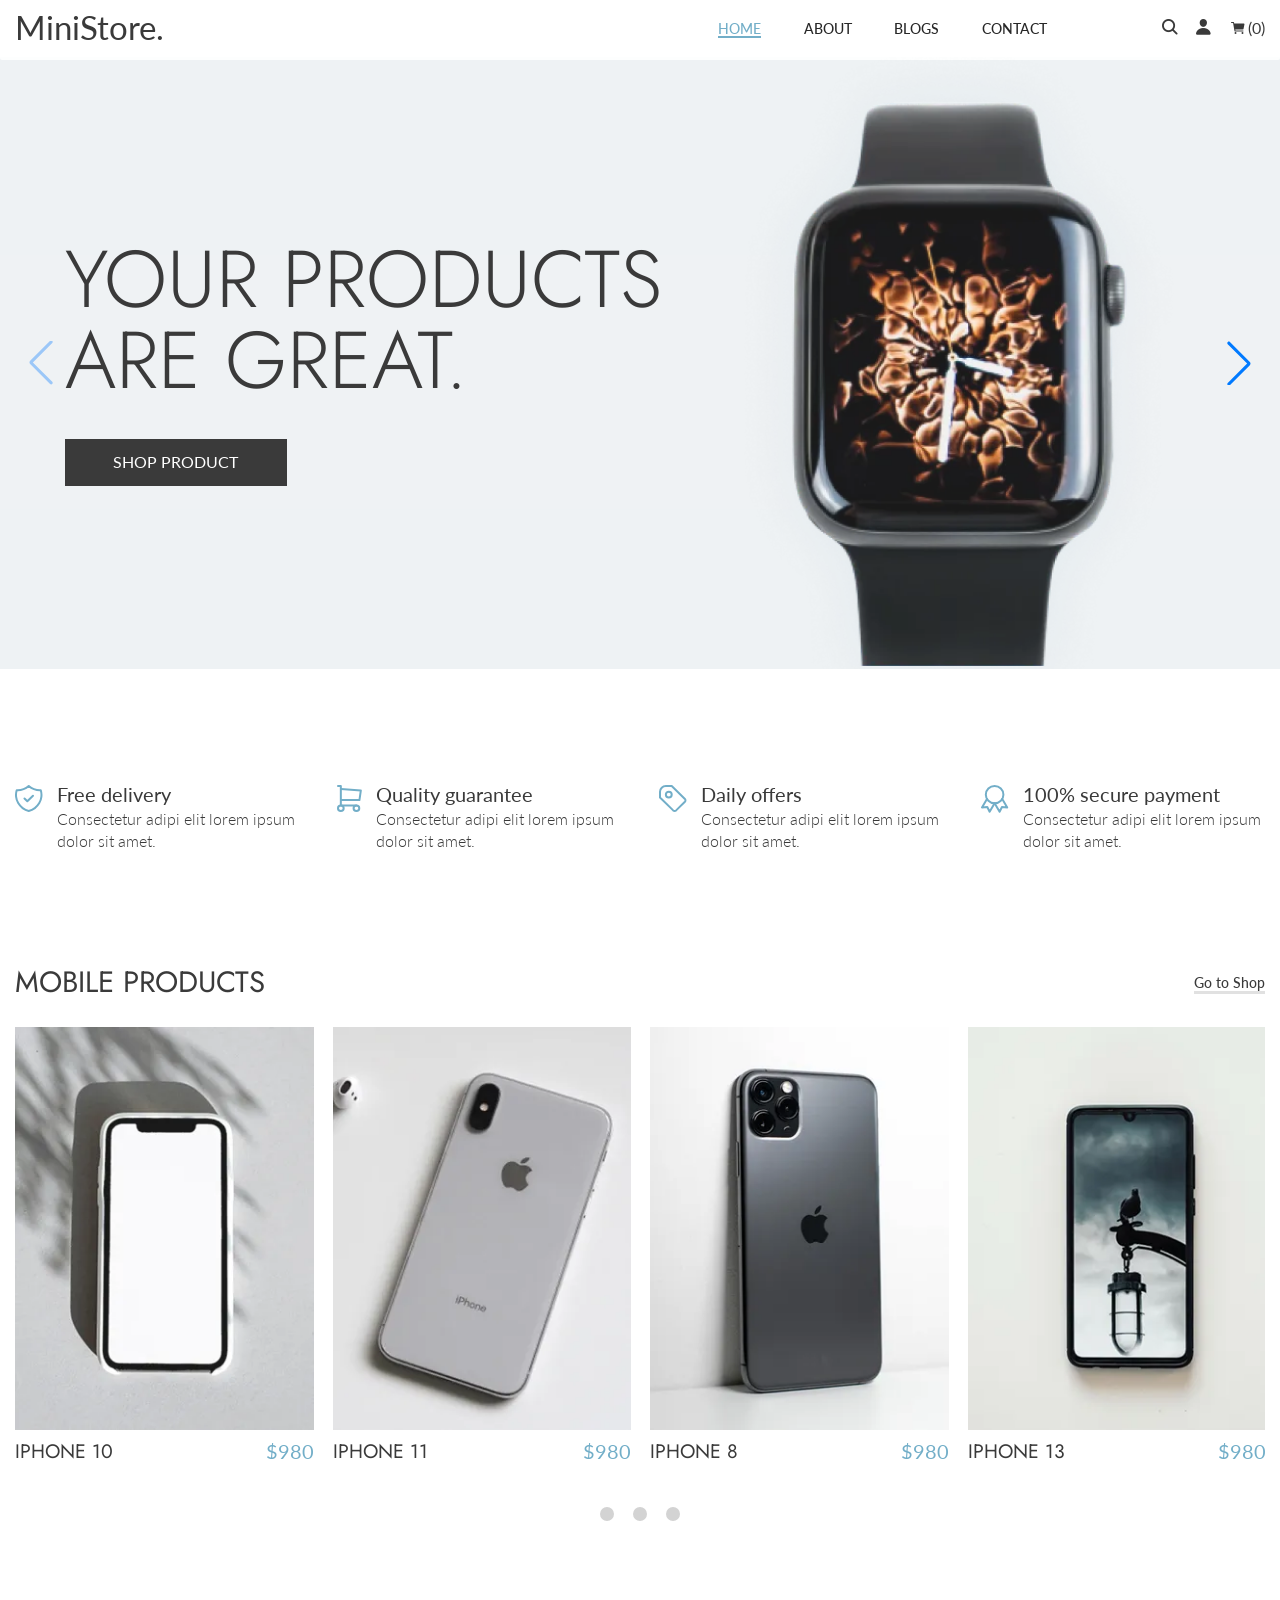
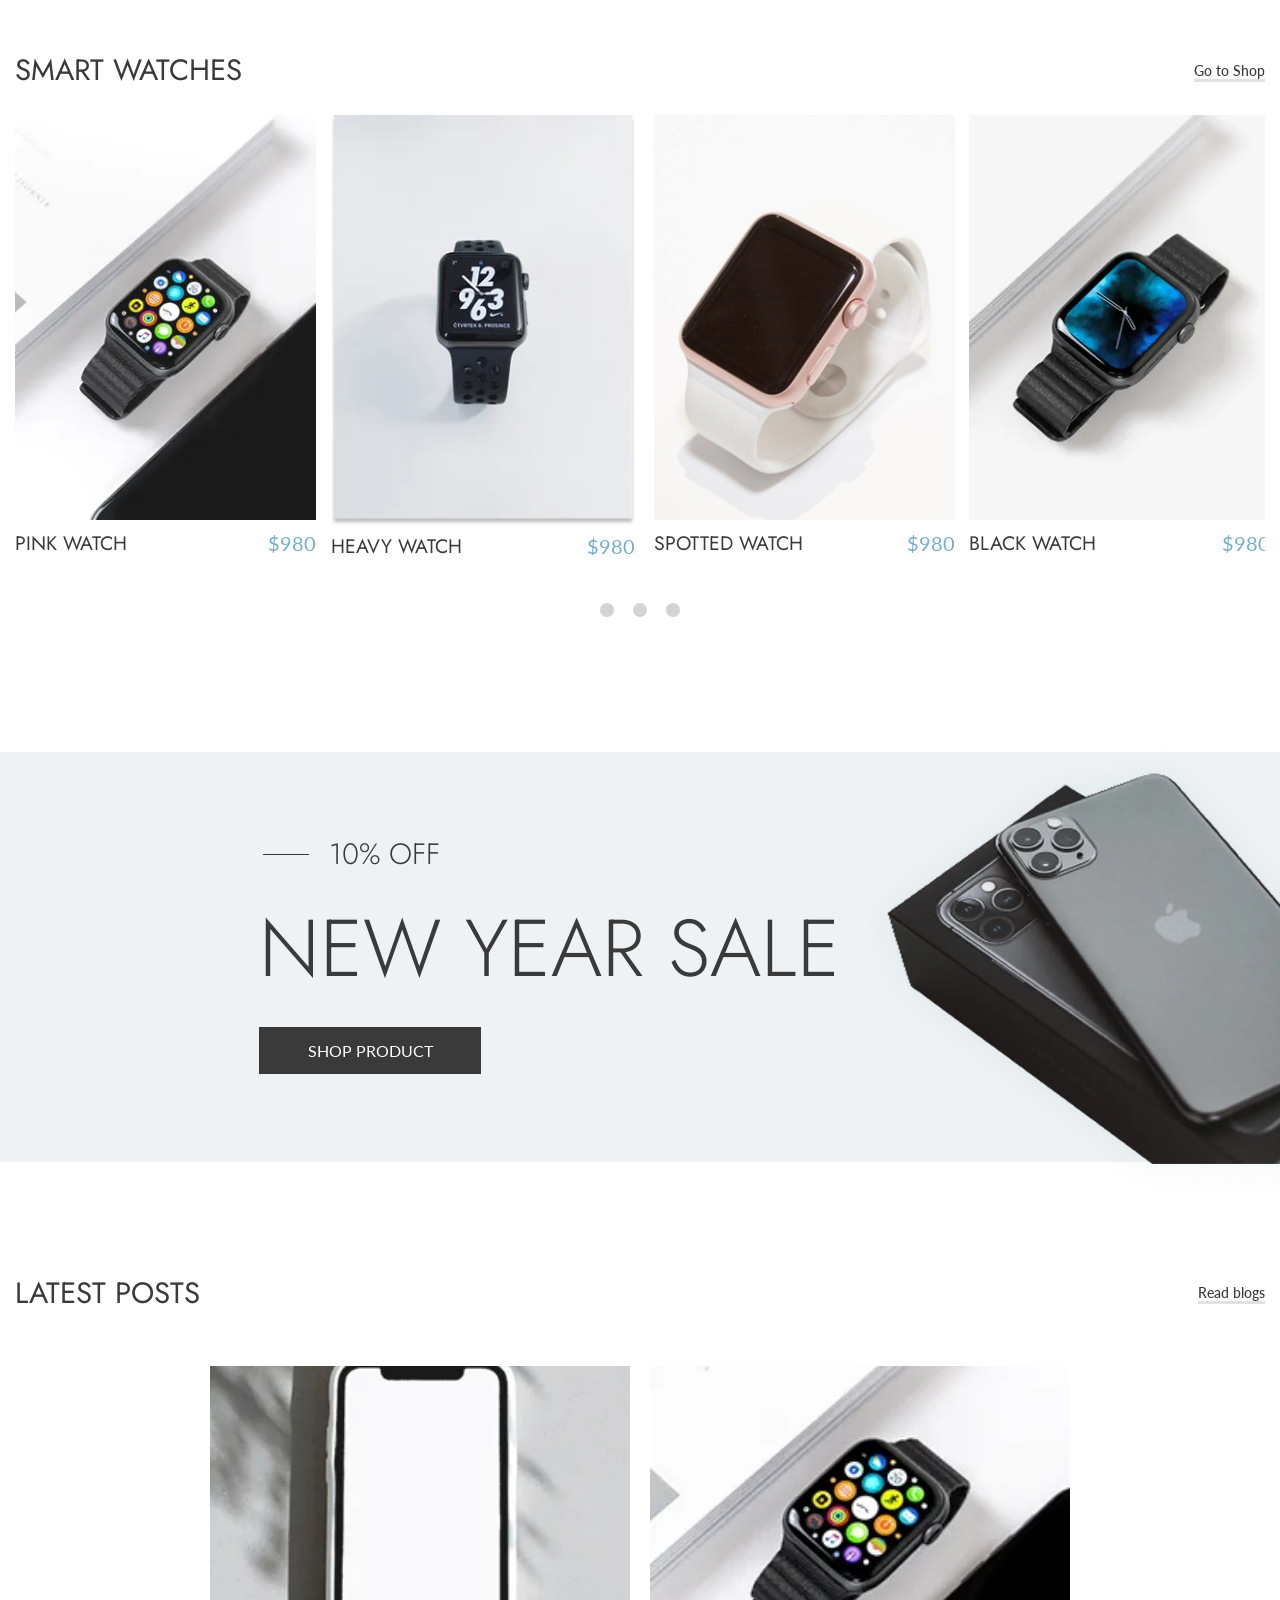
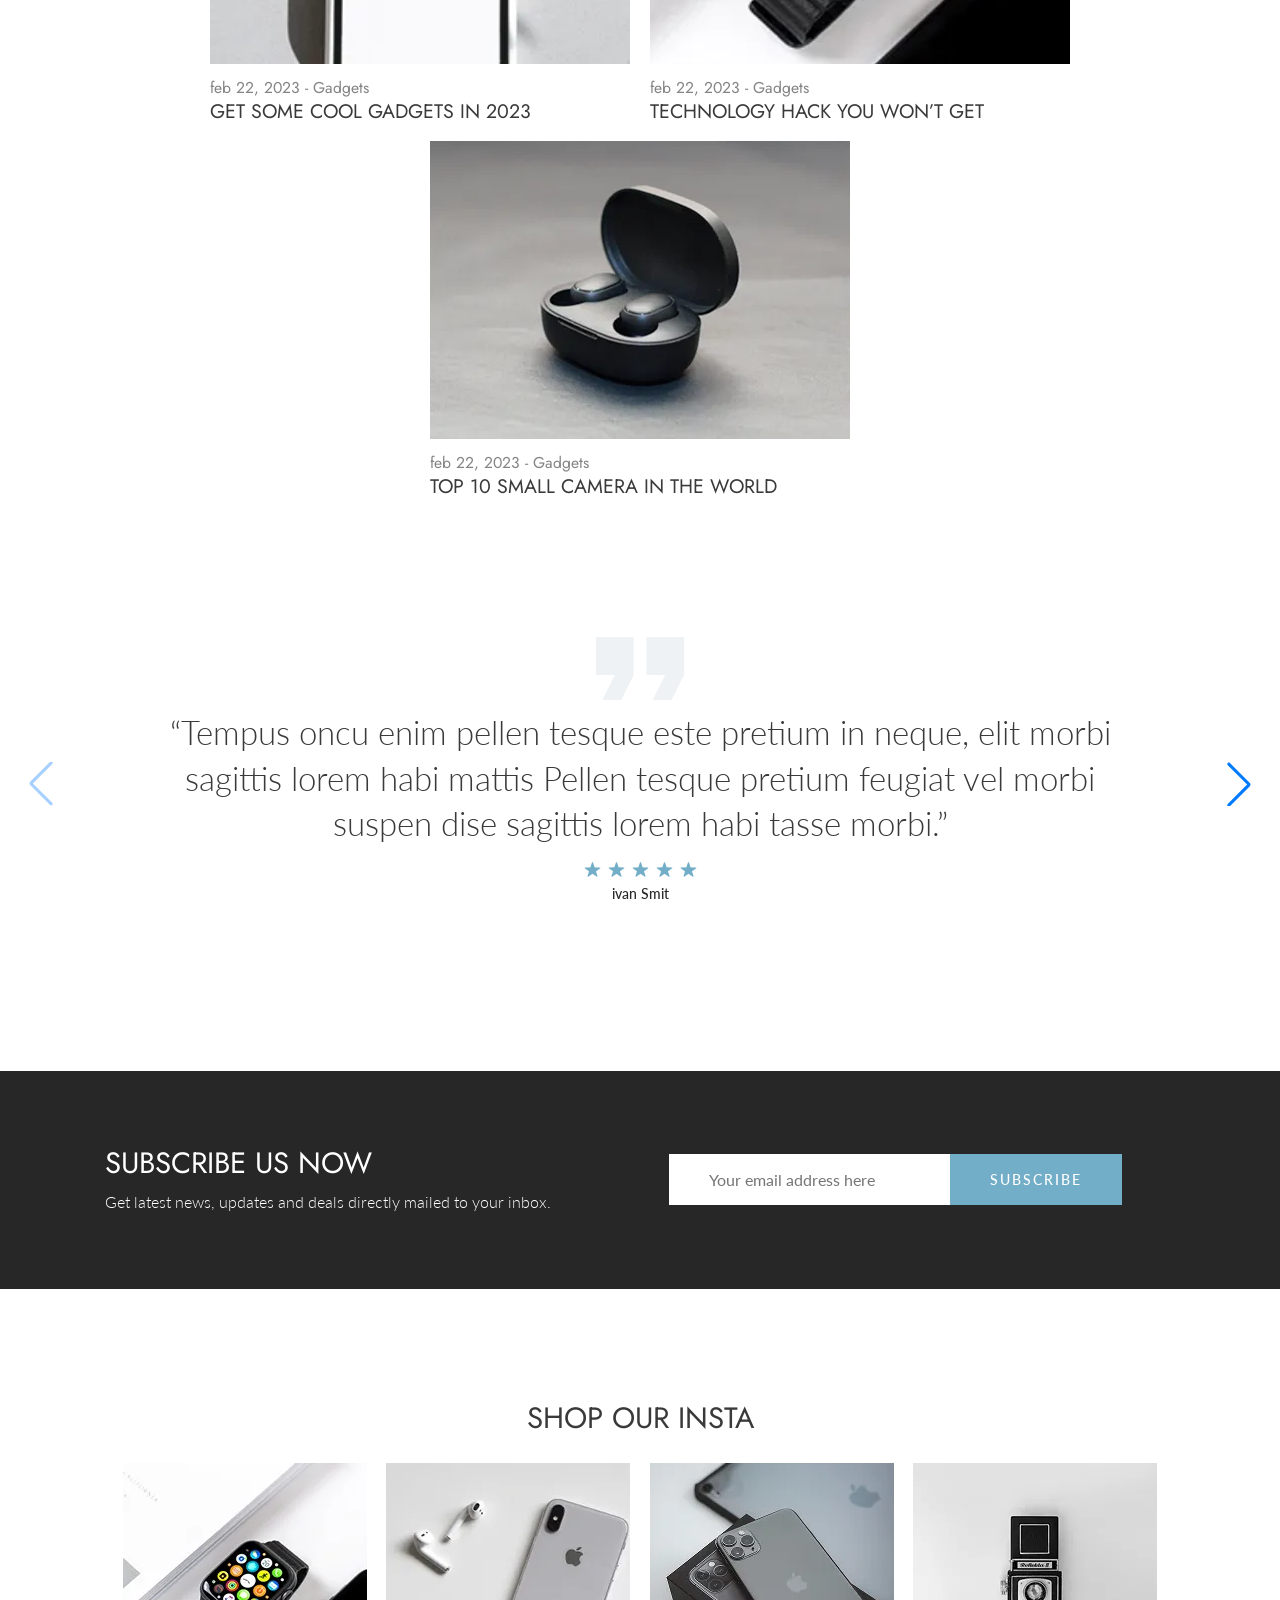
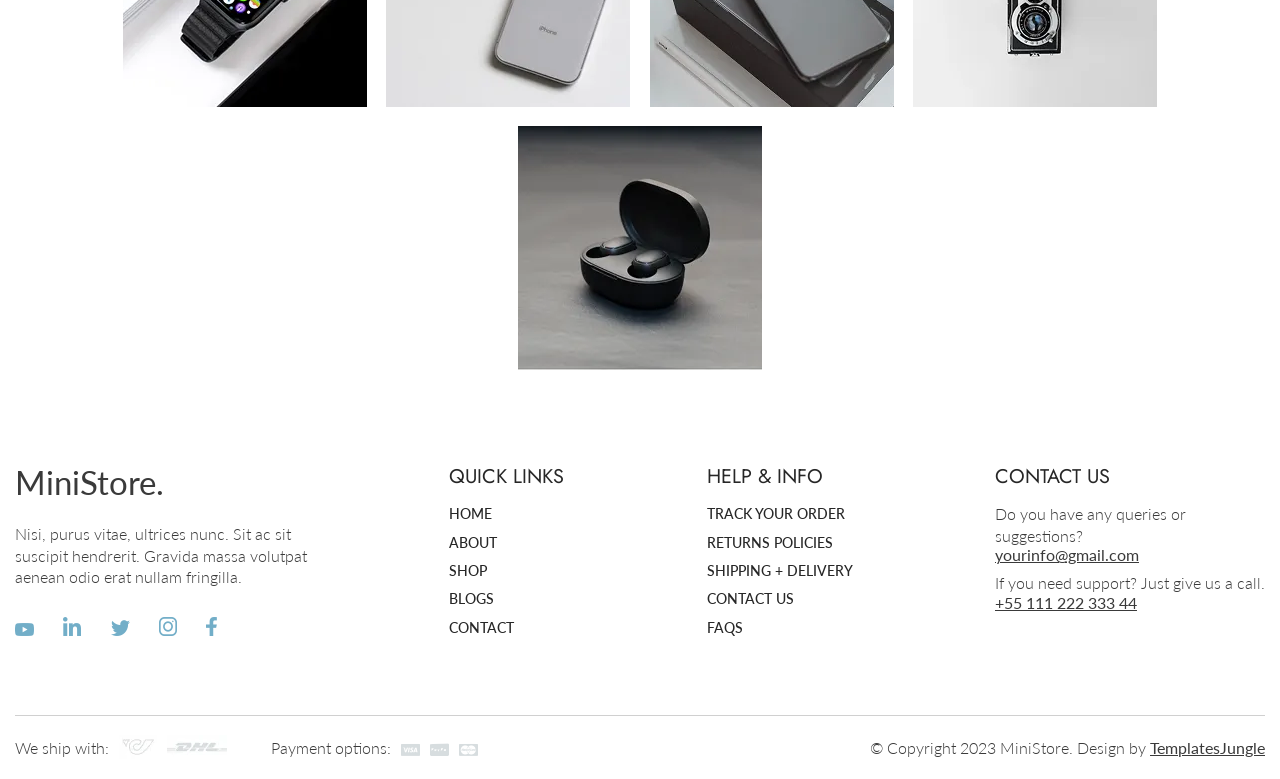
==== commit 000da9bb: "Updates" ====
--- a/index.html
+++ b/index.html
@@ -6,22 +6,22 @@
 		<link rel="preload" href="./assets/fonts/Lato-Medium.woff2" as="font" type="font/woff2" crossorigin="anonymous">
 		<link rel="shortcut icon" href="./assets/img/favicon.ico">
 		<title>MiniStore</title>
-		<link rel="modulepreload" crossorigin href="./js/common.min.js?v=1768333766480">
-		<script type="module" crossorigin="" src="./js/main.min.js?v=1768333766480"></script>
-		<script type="module" crossorigin="" src="./js/toch.min.js?v=1768333766480"></script>
-		<script type="module" crossorigin="" src="./js/slider.min.js?v=1768333766480"></script>
-		<script type="module" crossorigin="" src="./js/product.min.js?v=1768333766480"></script>
-		<script type="module" crossorigin="" src="./js/minproduct.min.js?v=1768333766480"></script>
-		<script type="module" crossorigin="" src="./js/minetitle.min.js?v=1768333766480"></script>
-		<script type="module" crossorigin="" src="./js/coment.min.js?v=1768333766480"></script>
-		<link rel="stylesheet" crossorigin="" href="./css/main.min.css?v=1768333766480">
-		<link rel="stylesheet" crossorigin="" href="./css/toch.min.css?v=1768333766480">
-		<link rel="stylesheet" crossorigin="" href="./css/slider.min.css?v=1768333766480">
-		<link rel="stylesheet" crossorigin="" href="./css/product.min.css?v=1768333766480">
-		<link rel="stylesheet" crossorigin="" href="./css/minproduct.min.css?v=1768333766480">
-		<link rel="stylesheet" crossorigin="" href="./css/minetitle.min.css?v=1768333766480">
-		<link rel="stylesheet" crossorigin="" href="./css/coment.min.css?v=1768333766480">
-		<link rel="stylesheet" crossorigin="" href="./css/index.min.css?v=1768333766480">
+		<link rel="modulepreload" crossorigin href="./js/common.min.js?v=1768386645779">
+		<script type="module" crossorigin="" src="./js/main.min.js?v=1768386645779"></script>
+		<script type="module" crossorigin="" src="./js/toch.min.js?v=1768386645779"></script>
+		<script type="module" crossorigin="" src="./js/slider.min.js?v=1768386645779"></script>
+		<script type="module" crossorigin="" src="./js/product.min.js?v=1768386645779"></script>
+		<script type="module" crossorigin="" src="./js/minproduct.min.js?v=1768386645779"></script>
+		<script type="module" crossorigin="" src="./js/minetitle.min.js?v=1768386645779"></script>
+		<script type="module" crossorigin="" src="./js/coment.min.js?v=1768386645779"></script>
+		<link rel="stylesheet" crossorigin="" href="./css/main.min.css?v=1768386645779">
+		<link rel="stylesheet" crossorigin="" href="./css/toch.min.css?v=1768386645779">
+		<link rel="stylesheet" crossorigin="" href="./css/slider.min.css?v=1768386645779">
+		<link rel="stylesheet" crossorigin="" href="./css/product.min.css?v=1768386645779">
+		<link rel="stylesheet" crossorigin="" href="./css/minproduct.min.css?v=1768386645779">
+		<link rel="stylesheet" crossorigin="" href="./css/minetitle.min.css?v=1768386645779">
+		<link rel="stylesheet" crossorigin="" href="./css/coment.min.css?v=1768386645779">
+		<link rel="stylesheet" crossorigin="" href="./css/index.min.css?v=1768386645779">
 	</head>
 	<body>
 		<div class="wrapper">
--- a/css/main.min.css
+++ b/css/main.min.css
@@ -1 +1 @@
-@import url("https://fonts.googleapis.com/css2?family=Lato:wght@300;400&display=swap");@import url("https://fonts.googleapis.com/css2?family=Jost:wght@300;400&display=swap");*{border:0;margin:0;padding:0}*,:after,:before{box-sizing:border-box}:after,:before{display:inline-block}body,html{height:100%}body{line-height:1;scrollbar-gutter:stable;-ms-text-size-adjust:100%;-moz-text-size-adjust:100%;-webkit-text-size-adjust:100%;-webkit-font-smoothing:antialiased;-moz-osx-font-smoothing:grayscale}button,input,textarea{background-color:transparent;color:inherit;font-family:inherit;font-size:inherit;line-height:inherit}input,textarea{width:100%}label{display:inline-block}button,option,select{cursor:pointer}a{color:inherit;display:inline-block;text-decoration:none}ul li{list-style:none}img{height:auto;max-width:100%;vertical-align:middle}h1,h2,h3,h4,h5,h6{font-size:inherit;font-weight:inherit}address{font-style:normal}@font-face{font-display:swap;font-family:Lato;font-style:normal;font-weight:500;src:url(../assets/fonts/Lato-Medium.woff2) format("woff2")}@font-face{font-display:swap;font-family:iconfont;src:url(../assets/fonts/iconfont.woff2?c96afd801a5ec2c5dcab70d61bc66b02) format("woff2")}[class*="--icon-"]:before{font-family:iconfont}[class*="--icon-visa"]:before{content:"\f101"}[class*="--icon-u"]:before{content:"\f102"}[class*="--icon-toch"]:before{content:"\f103"}[class*="--icon-strm"]:before{content:"\f104"}[class*="--icon-Starsss"]:before{content:"\f105"}[class*="--icon-search"]:before{content:"\f106"}[class*="--icon-s-ut"]:before{content:"\f107"}[class*="--icon-s-tv"]:before{content:"\f108"}[class*="--icon-s-in"]:before{content:"\f109"}[class*="--icon-s-fb"]:before{content:"\f10a"}[class*="--icon-quality"]:before{content:"\f10b"}[class*="--icon-qqq"]:before{content:"\f10c"}[class*="--icon-pp"]:before{content:"\f10d"}[class*="--icon-oneStar"]:before{content:"\f10e"}[class*="--icon-mimiArr"]:before{content:"\f10f"}[class*="--icon-mc"]:before{content:"\f110"}[class*="--icon-mar"]:before{content:"\f111"}[class*="--icon-man"]:before{content:"\f112"}[class*="--icon-jj"]:before{content:"\f113"}[class*="--icon-ion_cart"]:before{content:"\f114"}[class*="--icon-grm"]:before{content:"\f115"}[class*="--icon-fut"]:before{content:"\f116"}[class*="--icon-dhl"]:before{content:"\f117"}[class*="--icon-cardMini"]:before{content:"\f118"}[class*="--icon-card"]:before{content:"\f119"}[class*="--icon-ar"]:before{content:"\f11a"}body{color:#3a3a3a;font-family:lato,sans-serif;font-size:1rem;min-width:20rem}[data-fls-scrolllock] body{overflow:hidden;overscroll-behavior:none;touch-action:none}.wrapper{display:flex;flex-direction:column;min-height:100%;overflow:clip}.wrapper>main{flex:1 1 auto}.wrapper>*{min-width:0}[class*=__container]{margin:0 auto;max-width:83.125rem;padding-left:.9375rem;padding-right:.9375rem}.menu__list{align-items:center;display:flex}.menu__link{color:#272727;font-size:.875rem;font-weight:500;position:relative;text-transform:uppercase;transition:color .5s}.menu__link:after{background-color:#272727;bottom:-.09375rem;content:"";height:.125rem;left:50%;position:absolute;transition:width .5s,left .5s;width:0}.menu__link--active{color:#272727}.menu__link--active.menu__link{color:#72aec8}.menu__link--active:after{background-color:#72aec8;left:0;width:100%}.icon-menu{display:none}.header__container{align-items:center;display:flex;padding-bottom:.75rem;padding-top:.75rem}.header__container:before{background-color:hsla(0,0%,100%,.9);border-radius:.125rem;content:"";height:3.75rem;left:0;position:absolute;top:0;width:100%}.header__actions,.logo{position:relative;z-index:5}.logo{flex-grow:1}.actions-header{align-items:center;display:flex}.actions-header--icon-man,.actions-header--icon-search{cursor:pointer;transition:all .3s}.actions-header--icon-card{cursor:pointer}[data-fls-header-scroll].--header-scroll{left:0;position:sticky;right:0;top:0;z-index:50}[data-fls-header-scroll-show].--header-scroll{transition:translate .3s;translate:0 -100%}[data-fls-header-scroll-show].--header-show{translate:0 0}.footer__body{border-bottom:.0625rem solid #d0d0d0;column-gap:.9375rem;row-gap:1.875rem}.footer__body,.footer__item{display:flex;flex-wrap:wrap;justify-content:space-between}.footer__item{gap:.9375rem}.footer__copy{align-items:center;display:flex;justify-content:space-between}.footer__right p{font-weight:300}.footer__right a{font-weight:400;text-decoration:underline}.item-footer{display:flex;flex-direction:column;justify-content:start}.item-footer__text p{font-weight:300;line-height:1.38}.item-footer__text a{margin-bottom:.625rem;text-decoration:underline;transition:color .3s}.item-footer__social{align-items:center;color:#72aec8;display:flex;margin-top:1.25rem}.item-footer__title{font-family:jost,sans-serif}.item-footer__link,.item-footer__title{color:#272727;text-transform:uppercase}.item-footer__link{font-weight:500;line-height:1.48;transition:color .5s}.social{font-size:1.1875rem}.social--icon-grm,.social--icon-s-fb,.social--icon-s-in,.social--icon-s-tv,.social--icon-s-ut{transition:.3s}.left-footer,.left-footer__col{align-items:center;display:flex}.left-footer__col{column-gap:.625rem}.left-footer__text{font-weight:300}.left-footer__img--icon-mc,.left-footer__img--icon-pp,.left-footer__img--icon-visa{color:#d7dddf;font-size:1.1875rem}.input{background-color:#fff;padding:1rem 2.5rem}.button{transition:color .5s}.button--icon{width:100%}.button--min{font-size:1.0625rem}.button{background-color:#72aec8;color:#fff;font-size:.875rem;font-weight:500;letter-spacing:.125rem;padding:1rem 2.5rem;text-transform:uppercase}.button--fw{width:100%}.button--black{background-color:#272727}.cart{cursor:pointer;gap:.125rem;transition:all .3s}.cart,.subscribe__content{align-items:center;display:flex}.subscribe__content{background-color:#272727;width:100%}.subscribe__title{color:#fff;font-family:jost,sans-serif;letter-spacing:6%;line-height:1.14;margin-bottom:.625rem;text-transform:uppercase}.subscribe__text p{color:#fff;font-weight:300;letter-spacing:3%;line-height:1.38}.subscribe__form{display:flex}.sectiontitle{align-items:center;display:flex;justify-content:space-between}.sectiontitle--min{justify-content:center}.sectiontitle__title a{font-family:jost,sans-serif;text-transform:uppercase;transition:color .5s}.sectiontitle__link{font-weight:500;position:relative;transition:color .5s}.sectiontitle__link:after{background-color:#e1e1e1;bottom:-.25rem;content:"";height:.1875rem;left:0;position:absolute;transition:background-color .5s;width:100%}.insta__items{display:flex;flex-wrap:wrap;justify-content:center}.insta__item{aspect-ratio:244/244;max-height:15.25rem;max-width:15.25rem;min-height:15.25rem;min-width:15.25rem;overflow:hidden;position:relative}.insta__item:before{background-color:transparent;content:"";height:100%;pointer-events:none;position:absolute;transition:background-color .5s;width:100%;z-index:2}.insta__item img{height:100%;object-fit:cover;position:relative;transition:scale .3s;width:100%;z-index:1}.insta__hover{left:calc(50% - .9375rem);opacity:0;pointer-events:none;position:absolute;top:calc(50% - .9375rem);transition:opacity .2s .2s;z-index:2}.insta__hover img{height:2rem;width:2rem}@media (max-width:81.25em){.subscribe__container{margin-left:-.9375rem;margin-right:-.9375rem}}@media (max-width:61.99875em){.subscribe__content{flex-direction:column;gap:.9375rem}.subscribe__text p,.subscribe__title{text-align:center}}@media (max-width:56.25em){.insta__item{max-height:7.625rem;max-width:7.625rem;min-height:7.625rem;min-width:7.625rem}}@media (max-width:51.25em){.footer__copy{flex-direction:column;row-gap:.9375rem}}@media (max-width:47.99875em) and (any-hover:none){.icon-menu{cursor:default}}@media (max-width:47.99875em){.menu__body{background-color:rgba(237,241,243,.9);height:100svh;left:100%;margin-top:3.125rem;overflow:auto;padding:3.125rem .9375rem 1.875rem}.menu__body,.menu__body:before{position:fixed;top:0;transition:left .3s;width:100%;z-index:2}.menu__body:before{content:"";height:4.375rem;left:-100%}[data-fls-menu-open] .menu__body,[data-fls-menu-open] .menu__body:before{left:0}.menu__list{align-items:flex-end;flex-direction:column;row-gap:.9375rem}.menu__link{font-size:2rem}.icon-menu{display:block;height:1.125rem;position:relative;width:1.875rem;z-index:5}.icon-menu span,.icon-menu:after,.icon-menu:before{background-color:#3a3a3a;content:"";height:.125rem;position:absolute;right:0;transition:all .3s ease 0s;width:100%}.icon-menu:before{top:0}.icon-menu:after{bottom:0}.icon-menu span{top:calc(50% - .0625rem)}[data-fls-menu-open] .icon-menu span{width:0}[data-fls-menu-open] .icon-menu:before{top:calc(50% - .0625rem);transform:rotate(-45deg)}[data-fls-menu-open] .icon-menu:after{bottom:calc(50% - .0625rem);transform:rotate(45deg)}.subscribe__form{flex-direction:column;width:100%}}@media (max-width:41.25em){.footer__body{text-align:center}}@media (max-width:40.625em){.footer__body{justify-content:center}.item-footer__text-colms{align-items:flex-end;display:flex;gap:.9375rem}}@media (max-width:29.99875em){.footer__container{margin:0 -.9375rem}}@media (max-width:26.25em){.footer__right{text-align:center}.item-footer__text-colms{display:block}.left-footer{column-gap:.625rem;flex-direction:column}}@media (width <= 20em){.header__container,.menu__list{gap:.9375rem}.logo{font-size:1.5rem}.actions-header{column-gap:.75rem}.footer__body{padding-bottom:1.25rem}.footer__copy{padding-bottom:.625rem;padding-top:.625rem}.footer__right a,.footer__right p{font-size:.75rem}.item-footer{gap:.375rem}.item-footer__text p{font-size:.5rem}.item-footer__social{gap:.9375rem}.item-footer__title{font-size:1rem;margin-bottom:.5rem}.item-footer__link{font-size:.625rem}.left-footer{column-gap:.9375rem}.left-footer__text{font-size:.75rem}.subscribe{margin-bottom:1.875rem}.subscribe__content{column-gap:.3125rem;padding-bottom:.3125rem;padding-left:.3125rem;padding-right:.3125rem;padding-top:.3125rem}.subscribe__title{font-size:1.125rem}.subscribe__text p{font-size:.875rem}.sectiontitle{padding-bottom:.9375rem}.sectiontitle__title a{font-size:1.125rem}.sectiontitle__link{font-size:.75rem}.insta{margin-bottom:1.875rem}.insta__items{gap:.3125rem}}@media (width > 20em) and (width <= 83.125em){.menu__list{gap:clamp(.9375rem,.36324257425625rem + 2.8712871287vw,2.75rem)}.header__container{gap:clamp(.9375rem,-1.14170792079375rem + 10.396039604vw,7.5rem)}.logo{font-size:clamp(1.5rem,1.32178217821875rem + .8910891089vw,2.0625rem)}.actions-header{column-gap:clamp(.75rem,.6113861386125rem + .6930693069vw,1.1875rem)}.footer__body{padding-bottom:clamp(1.25rem,.06188118811875rem + 5.9405940594vw,5rem)}.footer__copy{padding-bottom:clamp(.625rem,.42698019801875rem + .9900990099vw,1.25rem);padding-top:clamp(.625rem,.42698019801875rem + .9900990099vw,1.25rem)}.footer__right a,.footer__right p{font-size:clamp(.75rem,.67079207920625rem + .396039604vw,1rem)}.item-footer{gap:clamp(.375rem,.33539603960625rem + .198019802vw,.5rem)}.item-footer__text p{font-size:clamp(.5rem,.34158415841875rem + .7920792079vw,1rem)}.item-footer__social{gap:clamp(.9375rem,.64047029703125rem + 1.4851485149vw,1.875rem)}.item-footer__title{font-size:clamp(1rem,.92079207920625rem + .396039604vw,1.25rem);margin-bottom:clamp(.5rem,.46039603960625rem + .198019802vw,.625rem)}.item-footer__link{font-size:clamp(.625rem,.54579207920625rem + .396039604vw,.875rem)}.left-footer{column-gap:clamp(.9375rem,.3236386138625rem + 3.0693069307vw,2.875rem)}.left-footer__text{font-size:clamp(.75rem,.67079207920625rem + .396039604vw,1rem)}.subscribe{margin-bottom:clamp(1.875rem,.09282178218125rem + 8.9108910891vw,7.5rem)}.subscribe__content{column-gap:clamp(.3125rem,-2.0439356435625rem + 11.7821782178vw,7.75rem);padding-bottom:clamp(.3125rem,-1.17264851485rem + 7.4257425743vw,5rem);padding-left:clamp(.3125rem,-1.76670792079375rem + 10.396039604vw,6.875rem);padding-right:clamp(.3125rem,-1.76670792079375rem + 10.396039604vw,6.875rem);padding-top:clamp(.3125rem,-1.17264851485rem + 7.4257425743vw,5rem)}.subscribe__title{font-size:clamp(1.125rem,.887376237625rem + 1.1881188119vw,1.875rem)}.subscribe__text p{font-size:clamp(.875rem,.83539603960625rem + .198019802vw,1rem)}.sectiontitle{padding-bottom:clamp(.9375rem,.64047029703125rem + 1.4851485149vw,1.875rem)}.sectiontitle__title a{font-size:clamp(1.125rem,.887376237625rem + 1.1881188119vw,1.875rem)}.sectiontitle__link{font-size:clamp(.75rem,.71039603960625rem + .198019802vw,.875rem)}.insta{margin-bottom:clamp(1.875rem,.4888613861375rem + 6.9306930693vw,6.25rem)}.insta__items{gap:clamp(.3125rem,.01547029703125rem + 1.4851485149vw,1.25rem)}}@media (width > 83.125em){.menu__list{gap:2.75rem}.header__container{gap:7.5rem}.logo{font-size:2.0625rem}.actions-header{column-gap:1.1875rem}.footer__body{padding-bottom:5rem}.footer__copy{padding-bottom:1.25rem;padding-top:1.25rem}.footer__right a,.footer__right p{font-size:1rem}.item-footer{gap:.5rem}.item-footer__text p{font-size:1rem}.item-footer__social{gap:1.875rem}.item-footer__title{font-size:1.25rem;margin-bottom:.625rem}.item-footer__link{font-size:.875rem}.left-footer{column-gap:2.875rem}.left-footer__text{font-size:1rem}.subscribe{margin-bottom:7.5rem}.subscribe__content{column-gap:7.75rem;padding-bottom:5rem;padding-left:6.875rem;padding-right:6.875rem;padding-top:5rem}.subscribe__title{font-size:1.875rem}.subscribe__text p{font-size:1rem}.sectiontitle{padding-bottom:1.875rem}.sectiontitle__title a{font-size:1.875rem}.sectiontitle__link{font-size:.875rem}.insta{margin-bottom:6.25rem}.insta__items{gap:1.25rem}}@media (any-hover:hover){.menu__link:hover{color:#72aec8}.menu__link:hover:after{background-color:#72aec8;left:0;width:100%}.actions-header--icon-man:hover,.actions-header--icon-search:hover{color:#72aec8;scale:1.2}.item-footer__link:hover,.item-footer__text a:hover{color:#72aec8}.social--icon-grm:hover,.social--icon-s-fb:hover,.social--icon-s-in:hover,.social--icon-s-tv:hover,.social--icon-s-ut:hover{scale:1.3}.button:hover{color:#3a3a3a}.button--black:hover,.cart:hover{color:#72aec8}.cart:hover{scale:1.2}.sectiontitle__title a:hover{color:#72aec8}.sectiontitle__link:hover{color:#72aec8;transition:background-color .5s}.sectiontitle__link:hover:after{background-color:#72aec8}.insta__item:hover:before{background-color:rgba(0,0,0,.5)}.insta__item:hover .insta__hover{opacity:1}.insta__item img:hover{scale:1.1}}+@import url("https://fonts.googleapis.com/css2?family=Lato:wght@300;400&display=swap");@import url("https://fonts.googleapis.com/css2?family=Jost:wght@300;400&display=swap");*{border:0;margin:0;padding:0}*,:after,:before{box-sizing:border-box}:after,:before{display:inline-block}body,html{height:100%}body{line-height:1;scrollbar-gutter:stable;-ms-text-size-adjust:100%;-moz-text-size-adjust:100%;-webkit-text-size-adjust:100%;-webkit-font-smoothing:antialiased;-moz-osx-font-smoothing:grayscale}button,input,textarea{background-color:transparent;color:inherit;font-family:inherit;font-size:inherit;line-height:inherit}input,textarea{width:100%}label{display:inline-block}button,option,select{cursor:pointer}a{color:inherit;display:inline-block;text-decoration:none}ul li{list-style:none}img{height:auto;max-width:100%;vertical-align:middle}h1,h2,h3,h4,h5,h6{font-size:inherit;font-weight:inherit}address{font-style:normal}@font-face{font-display:swap;font-family:Lato;font-style:normal;font-weight:500;src:url(../assets/fonts/Lato-Medium.woff2) format("woff2")}@font-face{font-display:swap;font-family:iconfont;src:url(../assets/fonts/iconfont.woff2?400f827f37fce37b22d7e52364cfb465) format("woff2")}[class*="--icon-"]:before{font-family:iconfont}[class*="--icon-visa"]:before{content:"\f101"}[class*="--icon-u"]:before{content:"\f102"}[class*="--icon-toch"]:before{content:"\f103"}[class*="--icon-strm"]:before{content:"\f104"}[class*="--icon-Starsss"]:before{content:"\f105"}[class*="--icon-search"]:before{content:"\f106"}[class*="--icon-s-ut"]:before{content:"\f107"}[class*="--icon-s-tv"]:before{content:"\f108"}[class*="--icon-s-in"]:before{content:"\f109"}[class*="--icon-s-fb"]:before{content:"\f10a"}[class*="--icon-quality"]:before{content:"\f10b"}[class*="--icon-qqq"]:before{content:"\f10c"}[class*="--icon-pp"]:before{content:"\f10d"}[class*="--icon-oneStar"]:before{content:"\f10e"}[class*="--icon-mimiArr"]:before{content:"\f10f"}[class*="--icon-mc"]:before{content:"\f110"}[class*="--icon-mar"]:before{content:"\f111"}[class*="--icon-man"]:before{content:"\f112"}[class*="--icon-jj"]:before{content:"\f113"}[class*="--icon-ion_cart"]:before{content:"\f114"}[class*="--icon-grm"]:before{content:"\f115"}[class*="--icon-fut"]:before{content:"\f116"}[class*="--icon-dhl"]:before{content:"\f117"}[class*="--icon-cardMini"]:before{content:"\f118"}[class*="--icon-card"]:before{content:"\f119"}[class*="--icon-ar"]:before{content:"\f11a"}body{color:#3a3a3a;font-family:lato,sans-serif;font-size:1rem;min-width:20rem}[data-fls-scrolllock] body{overflow:hidden;overscroll-behavior:none;touch-action:none}.wrapper{display:flex;flex-direction:column;min-height:100%;overflow:clip}.wrapper>main{flex:1 1 auto}.wrapper>*{min-width:0}[class*=__container]{margin:0 auto;max-width:83.125rem;padding-left:.9375rem;padding-right:.9375rem}.menu__list{align-items:center;display:flex}.menu__link{color:#272727;font-size:.875rem;font-weight:500;position:relative;text-transform:uppercase;transition:color .5s}.menu__link:after{background-color:#272727;bottom:-.09375rem;content:"";height:.125rem;left:50%;position:absolute;transition:width .5s,left .5s;width:0}.menu__link--active{color:#272727}.menu__link--active.menu__link{color:#72aec8}.menu__link--active:after{background-color:#72aec8;left:0;width:100%}.icon-menu{display:none}.header__container{align-items:center;display:flex;padding-bottom:.75rem;padding-top:.75rem}.header__container:before{background-color:hsla(0,0%,100%,.9);border-radius:.125rem;content:"";height:3.75rem;left:0;position:absolute;top:0;width:100%}.header__actions,.logo{position:relative;z-index:5}.logo{flex-grow:1}.actions-header{align-items:center;display:flex}.actions-header--icon-man,.actions-header--icon-search{cursor:pointer;transition:all .3s}.actions-header--icon-card{cursor:pointer}[data-fls-header-scroll].--header-scroll{left:0;position:sticky;right:0;top:0;z-index:50}[data-fls-header-scroll-show].--header-scroll{transition:translate .3s;translate:0 -100%}[data-fls-header-scroll-show].--header-show{translate:0 0}.footer__body{border-bottom:.0625rem solid #d0d0d0;column-gap:.9375rem;row-gap:1.875rem}.footer__body,.footer__item{display:flex;flex-wrap:wrap;justify-content:space-between}.footer__item{gap:.9375rem}.footer__copy{align-items:center;display:flex;justify-content:space-between}.footer__right p{font-weight:300}.footer__right a{font-weight:400;text-decoration:underline}.item-footer{display:flex;flex-direction:column;justify-content:start}.item-footer__text p{font-weight:300;line-height:1.38}.item-footer__text a{margin-bottom:.625rem;text-decoration:underline;transition:color .3s}.item-footer__social{align-items:center;color:#72aec8;display:flex;margin-top:1.25rem}.item-footer__title{font-family:jost,sans-serif}.item-footer__link,.item-footer__title{color:#272727;text-transform:uppercase}.item-footer__link{font-weight:500;line-height:1.48;transition:color .5s}.social{font-size:1.1875rem}.social--icon-grm,.social--icon-s-fb,.social--icon-s-in,.social--icon-s-tv,.social--icon-s-ut{transition:.3s}.left-footer,.left-footer__col{align-items:center;display:flex}.left-footer__col{column-gap:.625rem}.left-footer__text{font-weight:300}.left-footer__img--icon-mc,.left-footer__img--icon-pp,.left-footer__img--icon-visa{color:#d7dddf;font-size:1.1875rem}.input{background-color:#fff;padding:1rem 2.5rem}.button{transition:color .5s}.button--icon{width:100%}.button--min{font-size:1.0625rem}.button{background-color:#72aec8;color:#fff;font-size:.875rem;font-weight:500;letter-spacing:.125rem;padding:1rem 2.5rem;text-transform:uppercase}.button--fw{width:100%}.button--black{background-color:#272727}.cart{cursor:pointer;gap:.125rem;transition:all .3s}.cart,.subscribe__content{align-items:center;display:flex}.subscribe__content{background-color:#272727;width:100%}.subscribe__title{color:#fff;font-family:jost,sans-serif;letter-spacing:6%;line-height:1.14;margin-bottom:.625rem;text-transform:uppercase}.subscribe__text p{color:#fff;font-weight:300;letter-spacing:3%;line-height:1.38}.subscribe__form{display:flex}.sectiontitle{align-items:center;display:flex;justify-content:space-between}.sectiontitle--min{justify-content:center}.sectiontitle__title a{font-family:jost,sans-serif;text-transform:uppercase;transition:color .5s}.sectiontitle__link{font-weight:500;position:relative;transition:color .5s}.sectiontitle__link:after{background-color:#e1e1e1;bottom:-.25rem;content:"";height:.1875rem;left:0;position:absolute;transition:background-color .5s;width:100%}.insta__items{display:flex;flex-wrap:wrap;justify-content:center}.insta__item{aspect-ratio:244/244;max-height:15.25rem;max-width:15.25rem;min-height:15.25rem;min-width:15.25rem;overflow:hidden;position:relative}.insta__item:before{background-color:transparent;content:"";height:100%;pointer-events:none;position:absolute;transition:background-color .5s;width:100%;z-index:2}.insta__item img{height:100%;object-fit:cover;position:relative;transition:scale .3s;width:100%;z-index:1}.insta__hover{left:calc(50% - .9375rem);opacity:0;pointer-events:none;position:absolute;top:calc(50% - .9375rem);transition:opacity .2s .2s;z-index:2}.insta__hover img{height:2rem;width:2rem}@media (max-width:81.25em){.subscribe__container{margin-left:-.9375rem;margin-right:-.9375rem}}@media (max-width:61.99875em){.subscribe__content{flex-direction:column;gap:.9375rem}.subscribe__text p,.subscribe__title{text-align:center}}@media (max-width:56.25em){.insta__item{max-height:7.625rem;max-width:7.625rem;min-height:7.625rem;min-width:7.625rem}}@media (max-width:51.25em){.footer__copy{flex-direction:column;row-gap:.9375rem}}@media (max-width:47.99875em) and (any-hover:none){.icon-menu{cursor:default}}@media (max-width:47.99875em){.menu__body{background-color:rgba(237,241,243,.9);height:100svh;left:100%;margin-top:3.125rem;overflow:auto;padding:3.125rem .9375rem 1.875rem}.menu__body,.menu__body:before{position:fixed;top:0;transition:left .3s;width:100%;z-index:2}.menu__body:before{content:"";height:4.375rem;left:-100%}[data-fls-menu-open] .menu__body,[data-fls-menu-open] .menu__body:before{left:0}.menu__list{align-items:flex-end;flex-direction:column;row-gap:.9375rem}.menu__link{font-size:2rem}.icon-menu{display:block;height:1.125rem;position:relative;width:1.875rem;z-index:5}.icon-menu span,.icon-menu:after,.icon-menu:before{background-color:#3a3a3a;content:"";height:.125rem;position:absolute;right:0;transition:all .3s ease 0s;width:100%}.icon-menu:before{top:0}.icon-menu:after{bottom:0}.icon-menu span{top:calc(50% - .0625rem)}[data-fls-menu-open] .icon-menu span{width:0}[data-fls-menu-open] .icon-menu:before{top:calc(50% - .0625rem);transform:rotate(-45deg)}[data-fls-menu-open] .icon-menu:after{bottom:calc(50% - .0625rem);transform:rotate(45deg)}.subscribe__form{flex-direction:column;width:100%}}@media (max-width:41.25em){.footer__body{text-align:center}}@media (max-width:40.625em){.footer__body{justify-content:center}.item-footer__text-colms{align-items:flex-end;display:flex;gap:.9375rem}}@media (max-width:29.99875em){.footer__container{margin:0 -.9375rem}}@media (max-width:26.25em){.footer__right{text-align:center}.item-footer__text-colms{display:block}.left-footer{column-gap:.625rem;flex-direction:column}}@media (width <= 20em){.header__container,.menu__list{gap:.9375rem}.logo{font-size:1.5rem}.actions-header{column-gap:.75rem}.footer__body{padding-bottom:1.25rem}.footer__copy{padding-bottom:.625rem;padding-top:.625rem}.footer__right a,.footer__right p{font-size:.75rem}.item-footer{gap:.375rem}.item-footer__text p{font-size:.5rem}.item-footer__social{gap:.9375rem}.item-footer__title{font-size:1rem;margin-bottom:.5rem}.item-footer__link{font-size:.625rem}.left-footer{column-gap:.9375rem}.left-footer__text{font-size:.75rem}.subscribe{margin-bottom:1.875rem}.subscribe__content{column-gap:.3125rem;padding-bottom:.3125rem;padding-left:.3125rem;padding-right:.3125rem;padding-top:.3125rem}.subscribe__title{font-size:1.125rem}.subscribe__text p{font-size:.875rem}.sectiontitle{padding-bottom:.9375rem}.sectiontitle__title a{font-size:1.125rem}.sectiontitle__link{font-size:.75rem}.insta{margin-bottom:1.875rem}.insta__items{gap:.3125rem}}@media (width > 20em) and (width <= 83.125em){.menu__list{gap:clamp(.9375rem,.36324257425625rem + 2.8712871287vw,2.75rem)}.header__container{gap:clamp(.9375rem,-1.14170792079375rem + 10.396039604vw,7.5rem)}.logo{font-size:clamp(1.5rem,1.32178217821875rem + .8910891089vw,2.0625rem)}.actions-header{column-gap:clamp(.75rem,.6113861386125rem + .6930693069vw,1.1875rem)}.footer__body{padding-bottom:clamp(1.25rem,.06188118811875rem + 5.9405940594vw,5rem)}.footer__copy{padding-bottom:clamp(.625rem,.42698019801875rem + .9900990099vw,1.25rem);padding-top:clamp(.625rem,.42698019801875rem + .9900990099vw,1.25rem)}.footer__right a,.footer__right p{font-size:clamp(.75rem,.67079207920625rem + .396039604vw,1rem)}.item-footer{gap:clamp(.375rem,.33539603960625rem + .198019802vw,.5rem)}.item-footer__text p{font-size:clamp(.5rem,.34158415841875rem + .7920792079vw,1rem)}.item-footer__social{gap:clamp(.9375rem,.64047029703125rem + 1.4851485149vw,1.875rem)}.item-footer__title{font-size:clamp(1rem,.92079207920625rem + .396039604vw,1.25rem);margin-bottom:clamp(.5rem,.46039603960625rem + .198019802vw,.625rem)}.item-footer__link{font-size:clamp(.625rem,.54579207920625rem + .396039604vw,.875rem)}.left-footer{column-gap:clamp(.9375rem,.3236386138625rem + 3.0693069307vw,2.875rem)}.left-footer__text{font-size:clamp(.75rem,.67079207920625rem + .396039604vw,1rem)}.subscribe{margin-bottom:clamp(1.875rem,.09282178218125rem + 8.9108910891vw,7.5rem)}.subscribe__content{column-gap:clamp(.3125rem,-2.0439356435625rem + 11.7821782178vw,7.75rem);padding-bottom:clamp(.3125rem,-1.17264851485rem + 7.4257425743vw,5rem);padding-left:clamp(.3125rem,-1.76670792079375rem + 10.396039604vw,6.875rem);padding-right:clamp(.3125rem,-1.76670792079375rem + 10.396039604vw,6.875rem);padding-top:clamp(.3125rem,-1.17264851485rem + 7.4257425743vw,5rem)}.subscribe__title{font-size:clamp(1.125rem,.887376237625rem + 1.1881188119vw,1.875rem)}.subscribe__text p{font-size:clamp(.875rem,.83539603960625rem + .198019802vw,1rem)}.sectiontitle{padding-bottom:clamp(.9375rem,.64047029703125rem + 1.4851485149vw,1.875rem)}.sectiontitle__title a{font-size:clamp(1.125rem,.887376237625rem + 1.1881188119vw,1.875rem)}.sectiontitle__link{font-size:clamp(.75rem,.71039603960625rem + .198019802vw,.875rem)}.insta{margin-bottom:clamp(1.875rem,.4888613861375rem + 6.9306930693vw,6.25rem)}.insta__items{gap:clamp(.3125rem,.01547029703125rem + 1.4851485149vw,1.25rem)}}@media (width > 83.125em){.menu__list{gap:2.75rem}.header__container{gap:7.5rem}.logo{font-size:2.0625rem}.actions-header{column-gap:1.1875rem}.footer__body{padding-bottom:5rem}.footer__copy{padding-bottom:1.25rem;padding-top:1.25rem}.footer__right a,.footer__right p{font-size:1rem}.item-footer{gap:.5rem}.item-footer__text p{font-size:1rem}.item-footer__social{gap:1.875rem}.item-footer__title{font-size:1.25rem;margin-bottom:.625rem}.item-footer__link{font-size:.875rem}.left-footer{column-gap:2.875rem}.left-footer__text{font-size:1rem}.subscribe{margin-bottom:7.5rem}.subscribe__content{column-gap:7.75rem;padding-bottom:5rem;padding-left:6.875rem;padding-right:6.875rem;padding-top:5rem}.subscribe__title{font-size:1.875rem}.subscribe__text p{font-size:1rem}.sectiontitle{padding-bottom:1.875rem}.sectiontitle__title a{font-size:1.875rem}.sectiontitle__link{font-size:.875rem}.insta{margin-bottom:6.25rem}.insta__items{gap:1.25rem}}@media (any-hover:hover){.menu__link:hover{color:#72aec8}.menu__link:hover:after{background-color:#72aec8;left:0;width:100%}.actions-header--icon-man:hover,.actions-header--icon-search:hover{color:#72aec8;scale:1.2}.item-footer__link:hover,.item-footer__text a:hover{color:#72aec8}.social--icon-grm:hover,.social--icon-s-fb:hover,.social--icon-s-in:hover,.social--icon-s-tv:hover,.social--icon-s-ut:hover{scale:1.3}.button:hover{color:#3a3a3a}.button--black:hover,.cart:hover{color:#72aec8}.cart:hover{scale:1.2}.sectiontitle__title a:hover{color:#72aec8}.sectiontitle__link:hover{color:#72aec8;transition:background-color .5s}.sectiontitle__link:hover:after{background-color:#72aec8}.insta__item:hover:before{background-color:rgba(0,0,0,.5)}.insta__item:hover .insta__hover{opacity:1}.insta__item img:hover{scale:1.1}}
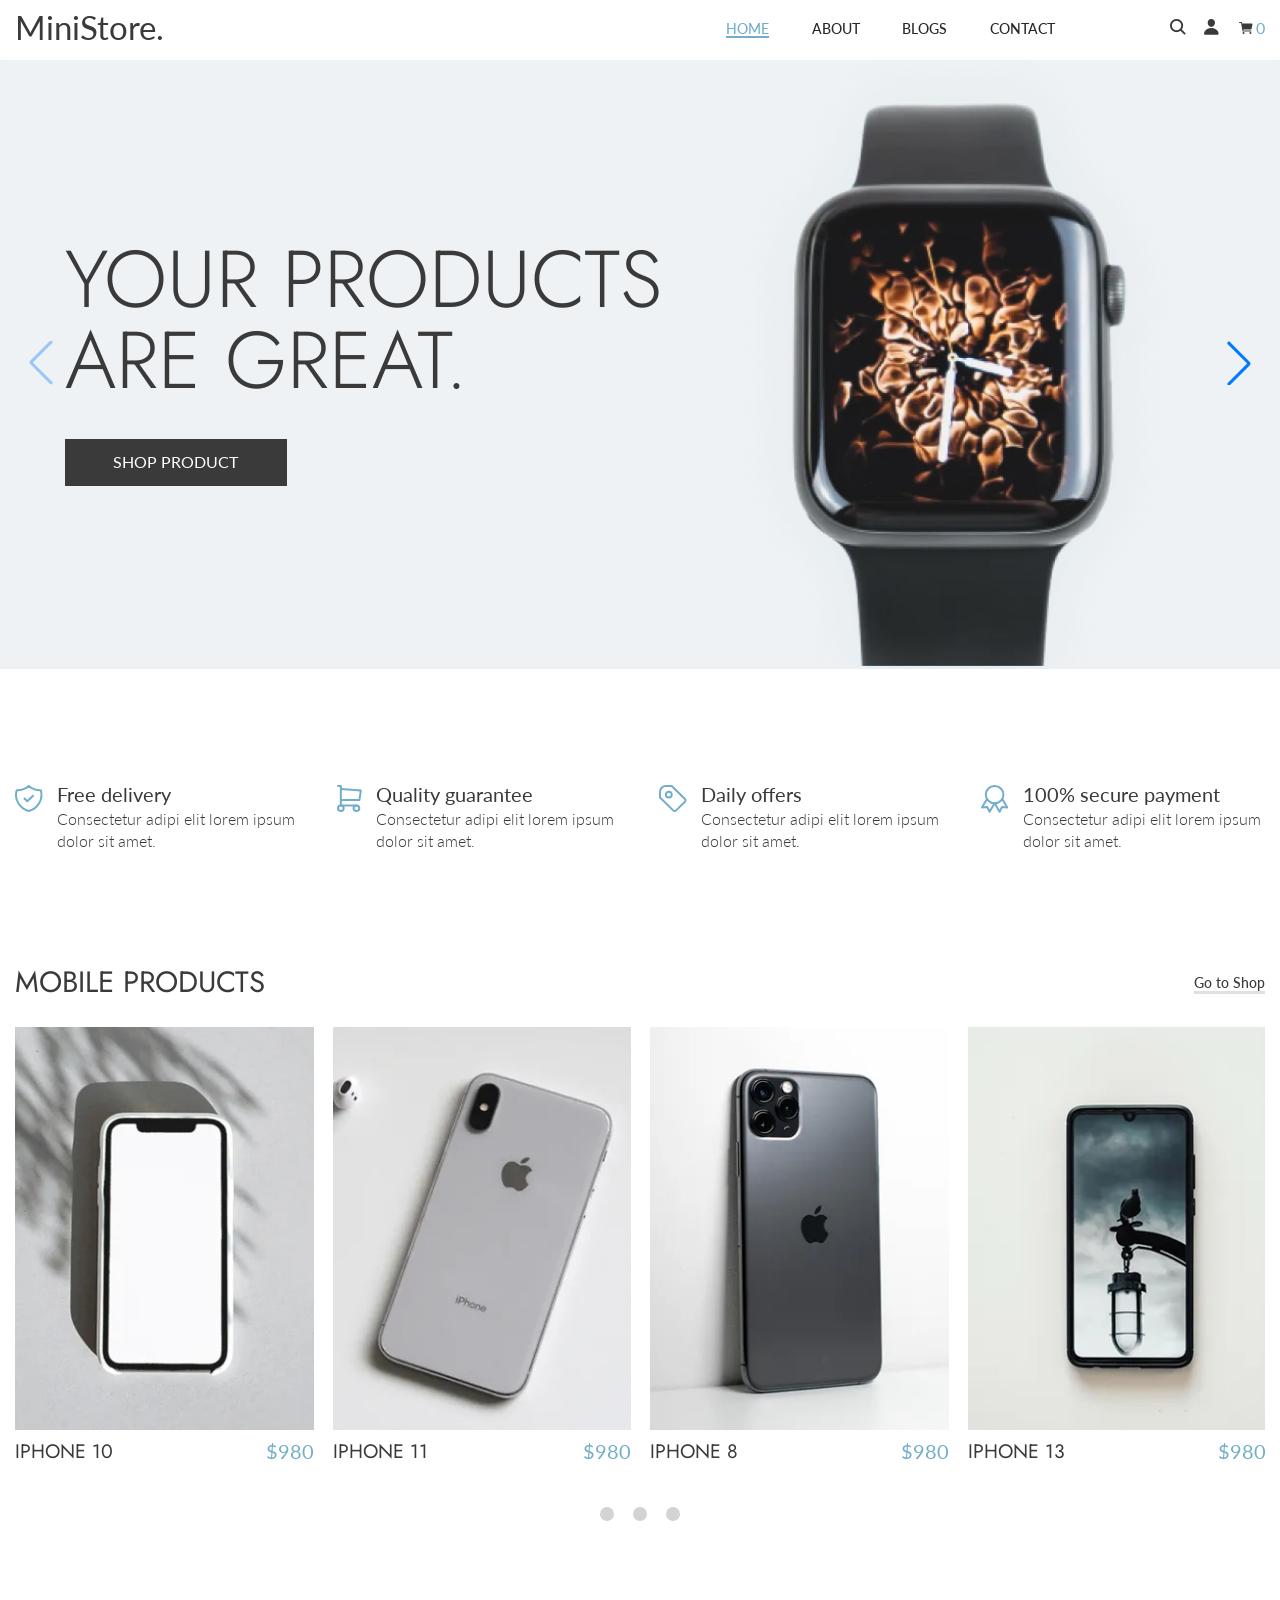
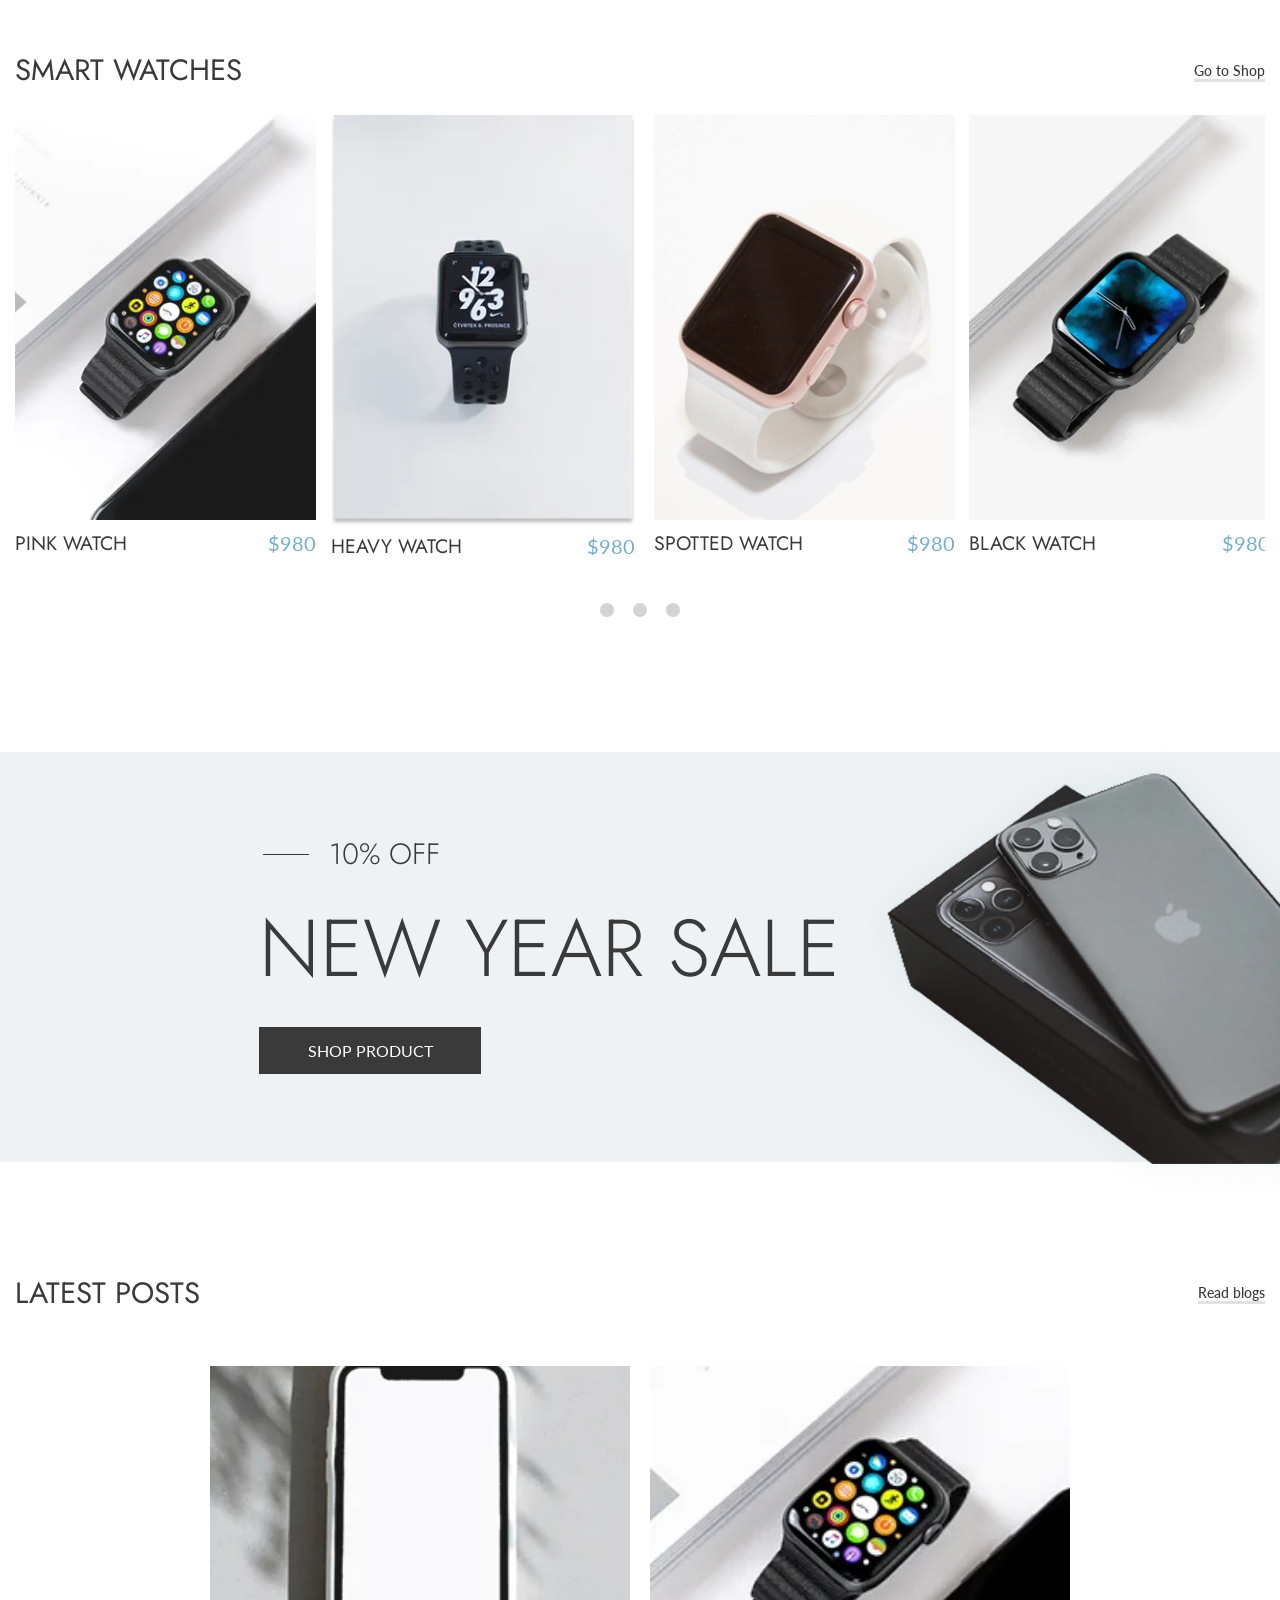
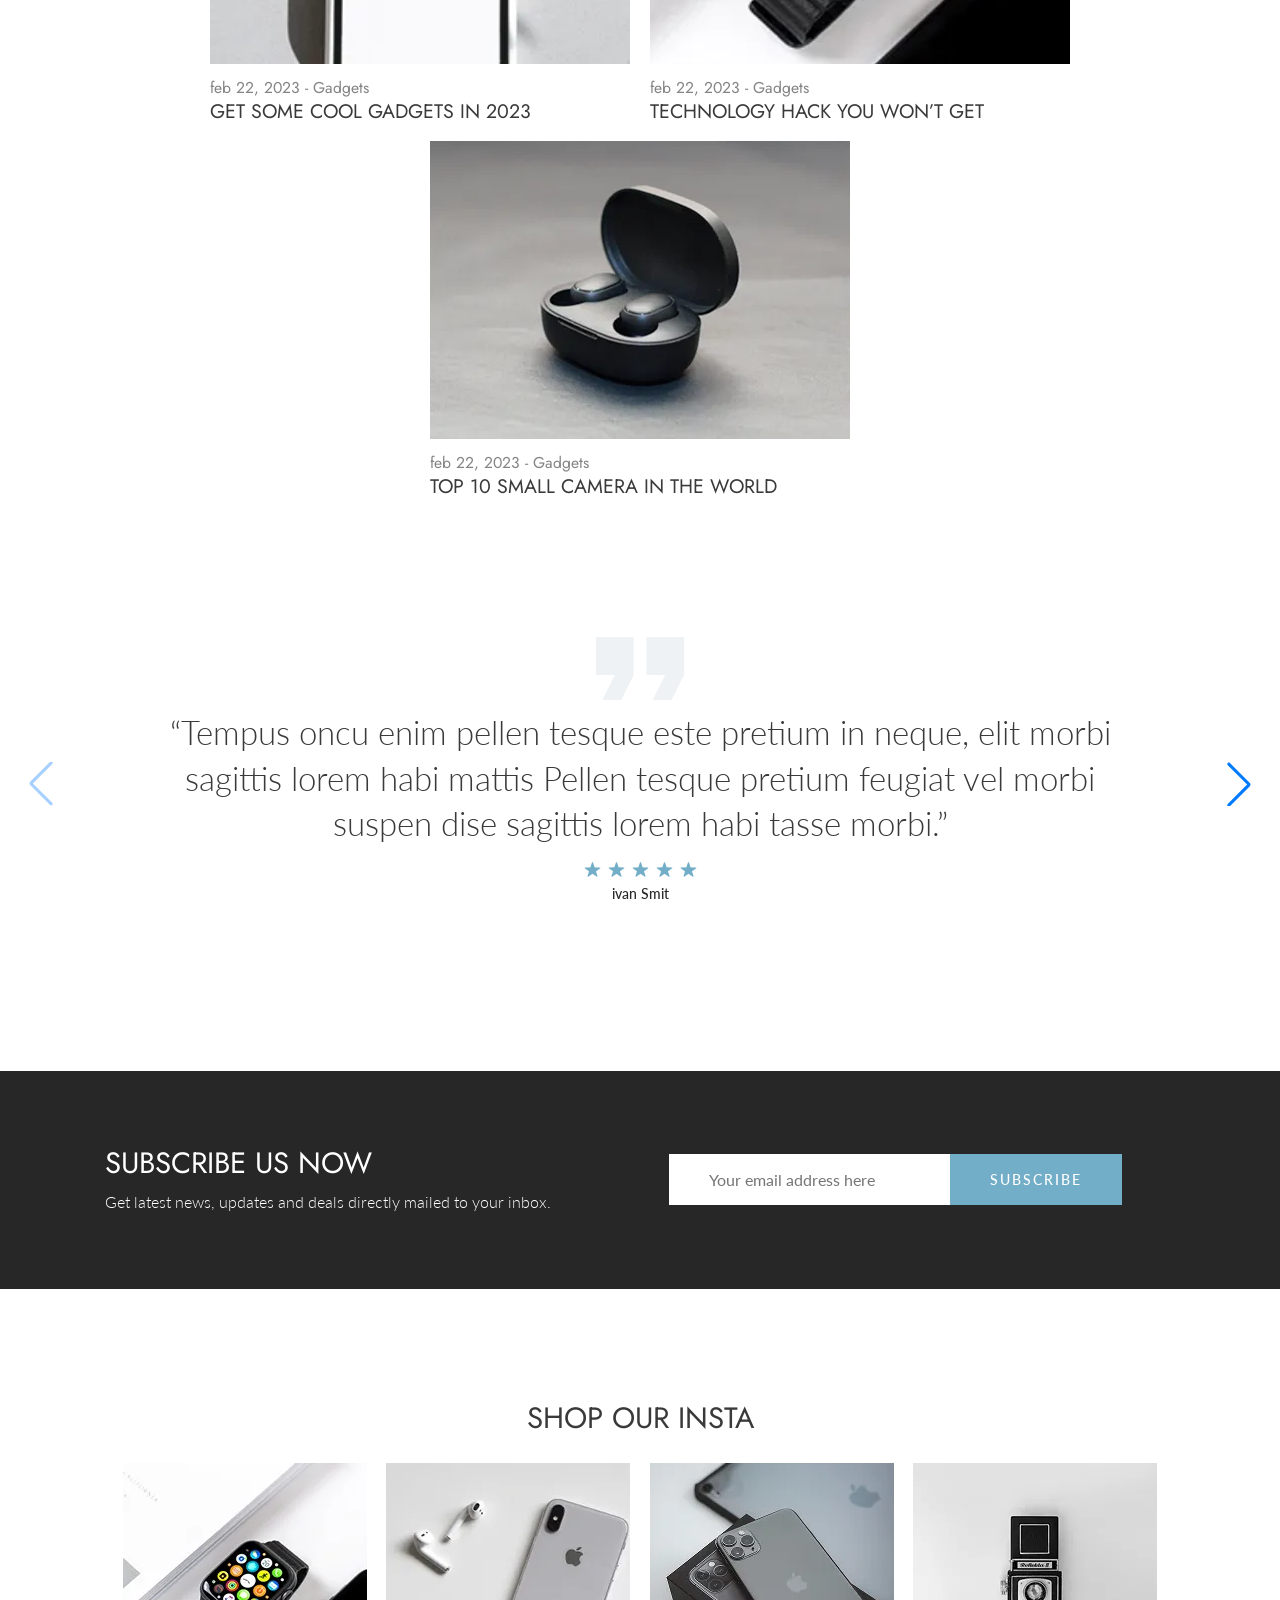
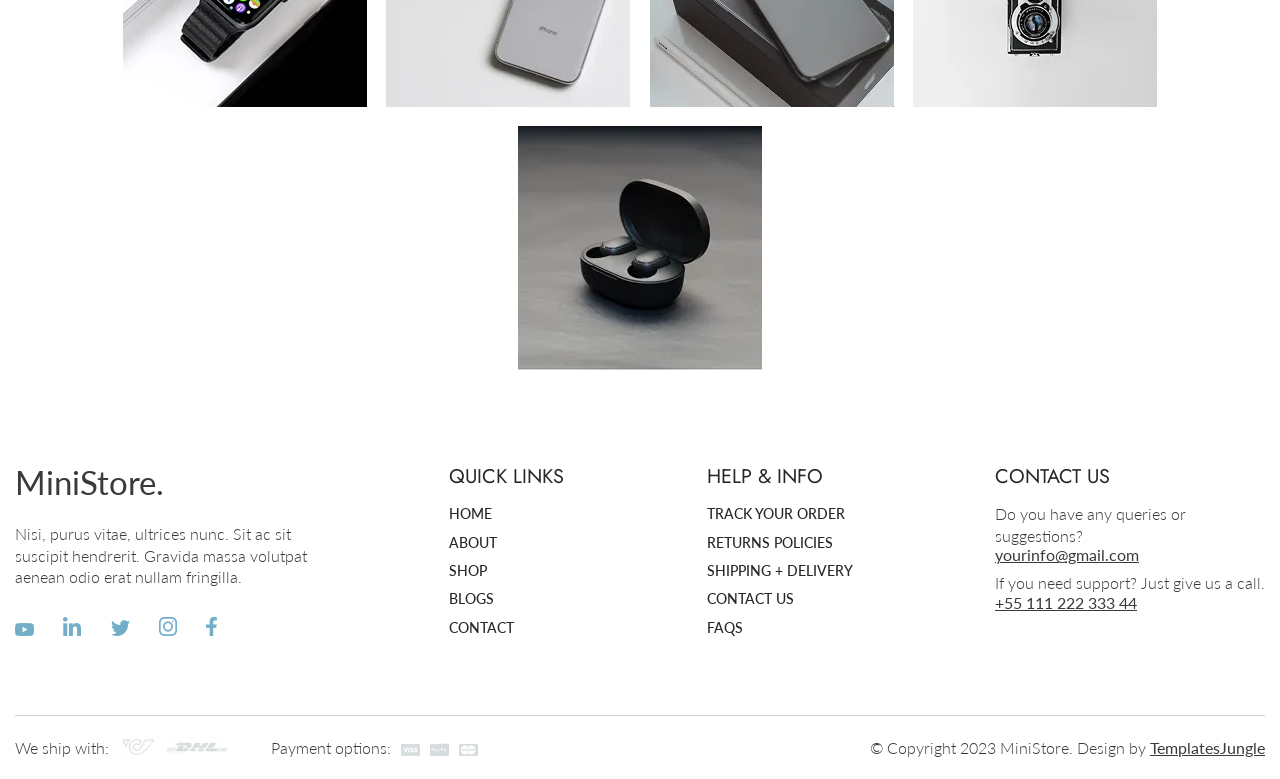
==== commit 2a552ba7: "Updates" ====
--- a/index.html
+++ b/index.html
@@ -6,29 +6,28 @@
 		<link rel="preload" href="./assets/fonts/Lato-Medium.woff2" as="font" type="font/woff2" crossorigin="anonymous">
 		<link rel="shortcut icon" href="./assets/img/favicon.ico">
 		<title>MiniStore</title>
-		<link rel="modulepreload" crossorigin href="./js/common.min.js?v=1768386645779">
-		<script type="module" crossorigin="" src="./js/main.min.js?v=1768386645779"></script>
-		<script type="module" crossorigin="" src="./js/toch.min.js?v=1768386645779"></script>
-		<script type="module" crossorigin="" src="./js/slider.min.js?v=1768386645779"></script>
-		<script type="module" crossorigin="" src="./js/product.min.js?v=1768386645779"></script>
-		<script type="module" crossorigin="" src="./js/minproduct.min.js?v=1768386645779"></script>
-		<script type="module" crossorigin="" src="./js/minetitle.min.js?v=1768386645779"></script>
-		<script type="module" crossorigin="" src="./js/coment.min.js?v=1768386645779"></script>
-		<link rel="stylesheet" crossorigin="" href="./css/main.min.css?v=1768386645779">
-		<link rel="stylesheet" crossorigin="" href="./css/toch.min.css?v=1768386645779">
-		<link rel="stylesheet" crossorigin="" href="./css/slider.min.css?v=1768386645779">
-		<link rel="stylesheet" crossorigin="" href="./css/product.min.css?v=1768386645779">
-		<link rel="stylesheet" crossorigin="" href="./css/minproduct.min.css?v=1768386645779">
-		<link rel="stylesheet" crossorigin="" href="./css/minetitle.min.css?v=1768386645779">
-		<link rel="stylesheet" crossorigin="" href="./css/coment.min.css?v=1768386645779">
-		<link rel="stylesheet" crossorigin="" href="./css/index.min.css?v=1768386645779">
+		<link rel="modulepreload" crossorigin href="./js/common.min.js?v=1768414325640">
+		<script type="module" crossorigin="" src="./js/main.min.js?v=1768414325640"></script>
+		<script type="module" crossorigin="" src="./js/toch.min.js?v=1768414325640"></script>
+		<script type="module" crossorigin="" src="./js/slider.min.js?v=1768414325640"></script>
+		<script type="module" crossorigin="" src="./js/product.min.js?v=1768414325640"></script>
+		<script type="module" crossorigin="" src="./js/minproduct.min.js?v=1768414325640"></script>
+		<script type="module" crossorigin="" src="./js/minetitle.min.js?v=1768414325640"></script>
+		<script type="module" crossorigin="" src="./js/coment.min.js?v=1768414325640"></script>
+		<link rel="stylesheet" crossorigin="" href="./css/main.min.css?v=1768414325640">
+		<link rel="stylesheet" crossorigin="" href="./css/toch.min.css?v=1768414325640">
+		<link rel="stylesheet" crossorigin="" href="./css/slider.min.css?v=1768414325640">
+		<link rel="stylesheet" crossorigin="" href="./css/product.min.css?v=1768414325640">
+		<link rel="stylesheet" crossorigin="" href="./css/minproduct.min.css?v=1768414325640">
+		<link rel="stylesheet" crossorigin="" href="./css/minetitle.min.css?v=1768414325640">
+		<link rel="stylesheet" crossorigin="" href="./css/coment.min.css?v=1768414325640">
+		<link rel="stylesheet" crossorigin="" href="./css/index.min.css?v=1768414325640">
 	</head>
 	<body>
 		<div class="wrapper">
 			<header data-fls-header="" data-fls-header-scroll="100" data-fls-header-scroll-show="1000" class="header">
 				<div class="header__container">
 					<div class="header__logo logo">MiniStore.</div>
-					<!-- <a  href="#" class="header__logo logo">MiniStore.</a> -->
 					<div class="header__menu menu">
 						<!-- <button type="button" data-fls-menu class="menu__icon icon-menu"><span></span></button> -->
 						<nav class="menu__body">
@@ -58,7 +57,7 @@
 						<div class="actions-header--icon-search"></div>
 						<div class="actions-header--icon-man"></div>
 						<div class="actions-header--icon-ion_cart cart">
-							<span class="cart__quantity" data-fls-addtocart="">(0)</span>
+							<span class="cart__quantity" data-fls-addtocart="">0</span>
 						</div>
 					</div>
 					<button type="button" data-fls-menu="" class="menu__icon icon-menu">
@@ -174,7 +173,7 @@
 											<div class="product__content">
 												<article class="product__body">
 													<div class="product__picrure">
-														<button type="submit" class="button product__card">Add to cart</button>
+														<button data-fls-addtocart-button="" type="submit" class="button product__card">Add to cart</button>
 														<a class="product__picrure-link" href="productpage.html">
 															<picture>
 																<img class="product__picrure-img" alt="img" src="./assets/img/mobile-products/daniel-korpai-hbTKIbuMmBI-unsplash.webp">
@@ -190,7 +189,7 @@
 												</article>
 												<article class="product__body">
 													<div class="product__picrure">
-														<button type="submit" class="button product__card">Add to cart</button>
+														<button data-fls-addtocart-button="" type="submit" class="button product__card">Add to cart</button>
 														<a class="product__picrure-link" href="productpage.html">
 															<picture>
 																<img class="product__picrure-img" alt="img" src="./assets/img/mobile-products/kuiye-chen-NuOGFo4PudE-unsplash.webp">
@@ -206,7 +205,7 @@
 												</article>
 												<article class="product__body">
 													<div class="product__picrure">
-														<button type="submit" class="button product__card">Add to cart</button>
+														<button data-fls-addtocart-button="" type="submit" class="button product__card">Add to cart</button>
 														<a class="product__picrure-link" href="productpage.html">
 															<picture>
 																<img class="product__picrure-img" alt="img" src="./assets/img/mobile-products/matthew-brodeur-oSvR0wGYUBs-unsplash.webp">
@@ -222,7 +221,7 @@
 												</article>
 												<article class="product__body">
 													<div class="product__picrure">
-														<button type="submit" class="button product__card">Add to cart</button>
+														<button data-fls-addtocart-button="" type="submit" class="button product__card">Add to cart</button>
 														<a class="product__picrure-link" href="productpage.html">
 															<picture>
 																<img class="product__picrure-img" alt="img" src="./assets/img/mobile-products/pexels-soulful-pizza-6753223.webp">
@@ -242,7 +241,7 @@
 											<div class="product__content">
 												<article class="product__body">
 													<div class="product__picrure">
-														<button type="submit" class="button product__card">Add to cart</button>
+														<button data-fls-addtocart-button="" type="submit" class="button product__card">Add to cart</button>
 														<a class="product__picrure-link" href="productpage.html">
 															<picture>
 																<img class="product__picrure-img" alt="img" src="./assets/img/mobile-products/daniel-korpai-hbTKIbuMmBI-unsplash.webp">
@@ -258,7 +257,7 @@
 												</article>
 												<article class="product__body">
 													<div class="product__picrure">
-														<button type="submit" class="button product__card">Add to cart</button>
+														<button data-fls-addtocart-button="" type="submit" class="button product__card">Add to cart</button>
 														<a class="product__picrure-link" href="productpage.html">
 															<picture>
 																<img class="product__picrure-img" alt="img" src="./assets/img/mobile-products/kuiye-chen-NuOGFo4PudE-unsplash.webp">
@@ -274,7 +273,7 @@
 												</article>
 												<article class="product__body">
 													<div class="product__picrure">
-														<button type="submit" class="button product__card">Add to cart</button>
+														<button data-fls-addtocart-button="" type="submit" class="button product__card">Add to cart</button>
 														<a class="product__picrure-link" href="productpage.html">
 															<picture>
 																<img class="product__picrure-img" alt="img" src="./assets/img/mobile-products/matthew-brodeur-oSvR0wGYUBs-unsplash.webp">
@@ -290,7 +289,7 @@
 												</article>
 												<article class="product__body">
 													<div class="product__picrure">
-														<button type="submit" class="button product__card">Add to cart</button>
+														<button data-fls-addtocart-button="" type="submit" class="button product__card">Add to cart</button>
 														<a class="product__picrure-link" href="productpage.html">
 															<picture>
 																<img class="product__picrure-img" alt="img" src="./assets/img/mobile-products/pexels-soulful-pizza-6753223.webp">
@@ -331,7 +330,7 @@
 											<div class="product__content">
 												<article class="product__body">
 													<div class="product__picrure">
-														<button type="submit" class="button product__card">Add to cart</button>
+														<button data-fls-addtocart-button="" type="submit" class="button product__card">Add to cart</button>
 														<a class="product__picrure-link" href="productpage.html">
 															<picture>
 																<img class="product__picrure-img" alt="img" src="./assets/img/smart-watches/daniel-korpai-hbTKIbuMmBI-unsplash.webp">
@@ -347,7 +346,7 @@
 												</article>
 												<article class="product__body">
 													<div class="product__picrure">
-														<button type="submit" class="button product__card">Add to cart</button>
+														<button data-fls-addtocart-button="" type="submit" class="button product__card">Add to cart</button>
 														<a class="product__picrure-link" href="productpage.html">
 															<picture>
 																<img class="product__picrure-img" alt="img" src="./assets/img/smart-watches/kuiye-chen-NuOGFo4PudE-unsplash.webp">
@@ -363,7 +362,7 @@
 												</article>
 												<article class="product__body">
 													<div class="product__picrure">
-														<button type="submit" class="button product__card">Add to cart</button>
+														<button data-fls-addtocart-button="" type="submit" class="button product__card">Add to cart</button>
 														<a class="product__picrure-link" href="productpage.html">
 															<img class="product__picrure-img" src="./assets/img/smart-watches/matthew-brodeur-oSvR0wGYUBs-unsplash%20(1).jpg" alt="img">
 														</a>
@@ -377,7 +376,7 @@
 												</article>
 												<article class="product__body">
 													<div class="product__picrure">
-														<button type="submit" class="button product__card">Add to cart</button>
+														<button data-fls-addtocart-button="" type="submit" class="button product__card">Add to cart</button>
 														<a class="product__picrure-link" href="productpage.html">
 															<picture>
 																<img class="product__picrure-img" alt="img" src="./assets/img/smart-watches/pexels-soulful-pizza-6753223.webp">
@@ -397,7 +396,7 @@
 											<div class="product__content">
 												<article class="product__body">
 													<div class="product__picrure">
-														<button type="submit" class="button product__card">Add to cart</button>
+														<button data-fls-addtocart-button="" type="submit" class="button product__card">Add to cart</button>
 														<a class="product__picrure-link" href="productpage.html">
 															<picture>
 																<img class="product__picrure-img" alt="img" src="./assets/img/smart-watches/daniel-korpai-hbTKIbuMmBI-unsplash.webp">
@@ -413,7 +412,7 @@
 												</article>
 												<article class="product__body">
 													<div class="product__picrure">
-														<button type="submit" class="button product__card">Add to cart</button>
+														<button data-fls-addtocart-button="" type="submit" class="button product__card">Add to cart</button>
 														<a class="product__picrure-link" href="productpage.html">
 															<picture>
 																<img class="product__picrure-img" alt="img" src="./assets/img/smart-watches/kuiye-chen-NuOGFo4PudE-unsplash.webp">
@@ -429,7 +428,7 @@
 												</article>
 												<article class="product__body">
 													<div class="product__picrure">
-														<button type="submit" class="button product__card">Add to cart</button>
+														<button data-fls-addtocart-button="" type="submit" class="button product__card">Add to cart</button>
 														<a class="product__picrure-link" href="productpage.html">
 															<img class="product__picrure-img" src="./assets/img/smart-watches/matthew-brodeur-oSvR0wGYUBs-unsplash%20(1).jpg" alt="img">
 														</a>
@@ -443,7 +442,7 @@
 												</article>
 												<article class="product__body">
 													<div class="product__picrure">
-														<button type="submit" class="button product__card">Add to cart</button>
+														<button data-fls-addtocart-button="" type="submit" class="button product__card">Add to cart</button>
 														<a class="product__picrure-link" href="productpage.html">
 															<picture>
 																<img class="product__picrure-img" alt="img" src="./assets/img/smart-watches/pexels-soulful-pizza-6753223.webp">
--- a/css/main.min.css
+++ b/css/main.min.css
@@ -1 +1 @@
-@import url("https://fonts.googleapis.com/css2?family=Lato:wght@300;400&display=swap");@import url("https://fonts.googleapis.com/css2?family=Jost:wght@300;400&display=swap");*{border:0;margin:0;padding:0}*,:after,:before{box-sizing:border-box}:after,:before{display:inline-block}body,html{height:100%}body{line-height:1;scrollbar-gutter:stable;-ms-text-size-adjust:100%;-moz-text-size-adjust:100%;-webkit-text-size-adjust:100%;-webkit-font-smoothing:antialiased;-moz-osx-font-smoothing:grayscale}button,input,textarea{background-color:transparent;color:inherit;font-family:inherit;font-size:inherit;line-height:inherit}input,textarea{width:100%}label{display:inline-block}button,option,select{cursor:pointer}a{color:inherit;display:inline-block;text-decoration:none}ul li{list-style:none}img{height:auto;max-width:100%;vertical-align:middle}h1,h2,h3,h4,h5,h6{font-size:inherit;font-weight:inherit}address{font-style:normal}@font-face{font-display:swap;font-family:Lato;font-style:normal;font-weight:500;src:url(../assets/fonts/Lato-Medium.woff2) format("woff2")}@font-face{font-display:swap;font-family:iconfont;src:url(../assets/fonts/iconfont.woff2?400f827f37fce37b22d7e52364cfb465) format("woff2")}[class*="--icon-"]:before{font-family:iconfont}[class*="--icon-visa"]:before{content:"\f101"}[class*="--icon-u"]:before{content:"\f102"}[class*="--icon-toch"]:before{content:"\f103"}[class*="--icon-strm"]:before{content:"\f104"}[class*="--icon-Starsss"]:before{content:"\f105"}[class*="--icon-search"]:before{content:"\f106"}[class*="--icon-s-ut"]:before{content:"\f107"}[class*="--icon-s-tv"]:before{content:"\f108"}[class*="--icon-s-in"]:before{content:"\f109"}[class*="--icon-s-fb"]:before{content:"\f10a"}[class*="--icon-quality"]:before{content:"\f10b"}[class*="--icon-qqq"]:before{content:"\f10c"}[class*="--icon-pp"]:before{content:"\f10d"}[class*="--icon-oneStar"]:before{content:"\f10e"}[class*="--icon-mimiArr"]:before{content:"\f10f"}[class*="--icon-mc"]:before{content:"\f110"}[class*="--icon-mar"]:before{content:"\f111"}[class*="--icon-man"]:before{content:"\f112"}[class*="--icon-jj"]:before{content:"\f113"}[class*="--icon-ion_cart"]:before{content:"\f114"}[class*="--icon-grm"]:before{content:"\f115"}[class*="--icon-fut"]:before{content:"\f116"}[class*="--icon-dhl"]:before{content:"\f117"}[class*="--icon-cardMini"]:before{content:"\f118"}[class*="--icon-card"]:before{content:"\f119"}[class*="--icon-ar"]:before{content:"\f11a"}body{color:#3a3a3a;font-family:lato,sans-serif;font-size:1rem;min-width:20rem}[data-fls-scrolllock] body{overflow:hidden;overscroll-behavior:none;touch-action:none}.wrapper{display:flex;flex-direction:column;min-height:100%;overflow:clip}.wrapper>main{flex:1 1 auto}.wrapper>*{min-width:0}[class*=__container]{margin:0 auto;max-width:83.125rem;padding-left:.9375rem;padding-right:.9375rem}.menu__list{align-items:center;display:flex}.menu__link{color:#272727;font-size:.875rem;font-weight:500;position:relative;text-transform:uppercase;transition:color .5s}.menu__link:after{background-color:#272727;bottom:-.09375rem;content:"";height:.125rem;left:50%;position:absolute;transition:width .5s,left .5s;width:0}.menu__link--active{color:#272727}.menu__link--active.menu__link{color:#72aec8}.menu__link--active:after{background-color:#72aec8;left:0;width:100%}.icon-menu{display:none}.header__container{align-items:center;display:flex;padding-bottom:.75rem;padding-top:.75rem}.header__container:before{background-color:hsla(0,0%,100%,.9);border-radius:.125rem;content:"";height:3.75rem;left:0;position:absolute;top:0;width:100%}.header__actions,.logo{position:relative;z-index:5}.logo{flex-grow:1}.actions-header{align-items:center;display:flex}.actions-header--icon-man,.actions-header--icon-search{cursor:pointer;transition:all .3s}.actions-header--icon-card{cursor:pointer}[data-fls-header-scroll].--header-scroll{left:0;position:sticky;right:0;top:0;z-index:50}[data-fls-header-scroll-show].--header-scroll{transition:translate .3s;translate:0 -100%}[data-fls-header-scroll-show].--header-show{translate:0 0}.footer__body{border-bottom:.0625rem solid #d0d0d0;column-gap:.9375rem;row-gap:1.875rem}.footer__body,.footer__item{display:flex;flex-wrap:wrap;justify-content:space-between}.footer__item{gap:.9375rem}.footer__copy{align-items:center;display:flex;justify-content:space-between}.footer__right p{font-weight:300}.footer__right a{font-weight:400;text-decoration:underline}.item-footer{display:flex;flex-direction:column;justify-content:start}.item-footer__text p{font-weight:300;line-height:1.38}.item-footer__text a{margin-bottom:.625rem;text-decoration:underline;transition:color .3s}.item-footer__social{align-items:center;color:#72aec8;display:flex;margin-top:1.25rem}.item-footer__title{font-family:jost,sans-serif}.item-footer__link,.item-footer__title{color:#272727;text-transform:uppercase}.item-footer__link{font-weight:500;line-height:1.48;transition:color .5s}.social{font-size:1.1875rem}.social--icon-grm,.social--icon-s-fb,.social--icon-s-in,.social--icon-s-tv,.social--icon-s-ut{transition:.3s}.left-footer,.left-footer__col{align-items:center;display:flex}.left-footer__col{column-gap:.625rem}.left-footer__text{font-weight:300}.left-footer__img--icon-mc,.left-footer__img--icon-pp,.left-footer__img--icon-visa{color:#d7dddf;font-size:1.1875rem}.input{background-color:#fff;padding:1rem 2.5rem}.button{transition:color .5s}.button--icon{width:100%}.button--min{font-size:1.0625rem}.button{background-color:#72aec8;color:#fff;font-size:.875rem;font-weight:500;letter-spacing:.125rem;padding:1rem 2.5rem;text-transform:uppercase}.button--fw{width:100%}.button--black{background-color:#272727}.cart{cursor:pointer;gap:.125rem;transition:all .3s}.cart,.subscribe__content{align-items:center;display:flex}.subscribe__content{background-color:#272727;width:100%}.subscribe__title{color:#fff;font-family:jost,sans-serif;letter-spacing:6%;line-height:1.14;margin-bottom:.625rem;text-transform:uppercase}.subscribe__text p{color:#fff;font-weight:300;letter-spacing:3%;line-height:1.38}.subscribe__form{display:flex}.sectiontitle{align-items:center;display:flex;justify-content:space-between}.sectiontitle--min{justify-content:center}.sectiontitle__title a{font-family:jost,sans-serif;text-transform:uppercase;transition:color .5s}.sectiontitle__link{font-weight:500;position:relative;transition:color .5s}.sectiontitle__link:after{background-color:#e1e1e1;bottom:-.25rem;content:"";height:.1875rem;left:0;position:absolute;transition:background-color .5s;width:100%}.insta__items{display:flex;flex-wrap:wrap;justify-content:center}.insta__item{aspect-ratio:244/244;max-height:15.25rem;max-width:15.25rem;min-height:15.25rem;min-width:15.25rem;overflow:hidden;position:relative}.insta__item:before{background-color:transparent;content:"";height:100%;pointer-events:none;position:absolute;transition:background-color .5s;width:100%;z-index:2}.insta__item img{height:100%;object-fit:cover;position:relative;transition:scale .3s;width:100%;z-index:1}.insta__hover{left:calc(50% - .9375rem);opacity:0;pointer-events:none;position:absolute;top:calc(50% - .9375rem);transition:opacity .2s .2s;z-index:2}.insta__hover img{height:2rem;width:2rem}@media (max-width:81.25em){.subscribe__container{margin-left:-.9375rem;margin-right:-.9375rem}}@media (max-width:61.99875em){.subscribe__content{flex-direction:column;gap:.9375rem}.subscribe__text p,.subscribe__title{text-align:center}}@media (max-width:56.25em){.insta__item{max-height:7.625rem;max-width:7.625rem;min-height:7.625rem;min-width:7.625rem}}@media (max-width:51.25em){.footer__copy{flex-direction:column;row-gap:.9375rem}}@media (max-width:47.99875em) and (any-hover:none){.icon-menu{cursor:default}}@media (max-width:47.99875em){.menu__body{background-color:rgba(237,241,243,.9);height:100svh;left:100%;margin-top:3.125rem;overflow:auto;padding:3.125rem .9375rem 1.875rem}.menu__body,.menu__body:before{position:fixed;top:0;transition:left .3s;width:100%;z-index:2}.menu__body:before{content:"";height:4.375rem;left:-100%}[data-fls-menu-open] .menu__body,[data-fls-menu-open] .menu__body:before{left:0}.menu__list{align-items:flex-end;flex-direction:column;row-gap:.9375rem}.menu__link{font-size:2rem}.icon-menu{display:block;height:1.125rem;position:relative;width:1.875rem;z-index:5}.icon-menu span,.icon-menu:after,.icon-menu:before{background-color:#3a3a3a;content:"";height:.125rem;position:absolute;right:0;transition:all .3s ease 0s;width:100%}.icon-menu:before{top:0}.icon-menu:after{bottom:0}.icon-menu span{top:calc(50% - .0625rem)}[data-fls-menu-open] .icon-menu span{width:0}[data-fls-menu-open] .icon-menu:before{top:calc(50% - .0625rem);transform:rotate(-45deg)}[data-fls-menu-open] .icon-menu:after{bottom:calc(50% - .0625rem);transform:rotate(45deg)}.subscribe__form{flex-direction:column;width:100%}}@media (max-width:41.25em){.footer__body{text-align:center}}@media (max-width:40.625em){.footer__body{justify-content:center}.item-footer__text-colms{align-items:flex-end;display:flex;gap:.9375rem}}@media (max-width:29.99875em){.footer__container{margin:0 -.9375rem}}@media (max-width:26.25em){.footer__right{text-align:center}.item-footer__text-colms{display:block}.left-footer{column-gap:.625rem;flex-direction:column}}@media (width <= 20em){.header__container,.menu__list{gap:.9375rem}.logo{font-size:1.5rem}.actions-header{column-gap:.75rem}.footer__body{padding-bottom:1.25rem}.footer__copy{padding-bottom:.625rem;padding-top:.625rem}.footer__right a,.footer__right p{font-size:.75rem}.item-footer{gap:.375rem}.item-footer__text p{font-size:.5rem}.item-footer__social{gap:.9375rem}.item-footer__title{font-size:1rem;margin-bottom:.5rem}.item-footer__link{font-size:.625rem}.left-footer{column-gap:.9375rem}.left-footer__text{font-size:.75rem}.subscribe{margin-bottom:1.875rem}.subscribe__content{column-gap:.3125rem;padding-bottom:.3125rem;padding-left:.3125rem;padding-right:.3125rem;padding-top:.3125rem}.subscribe__title{font-size:1.125rem}.subscribe__text p{font-size:.875rem}.sectiontitle{padding-bottom:.9375rem}.sectiontitle__title a{font-size:1.125rem}.sectiontitle__link{font-size:.75rem}.insta{margin-bottom:1.875rem}.insta__items{gap:.3125rem}}@media (width > 20em) and (width <= 83.125em){.menu__list{gap:clamp(.9375rem,.36324257425625rem + 2.8712871287vw,2.75rem)}.header__container{gap:clamp(.9375rem,-1.14170792079375rem + 10.396039604vw,7.5rem)}.logo{font-size:clamp(1.5rem,1.32178217821875rem + .8910891089vw,2.0625rem)}.actions-header{column-gap:clamp(.75rem,.6113861386125rem + .6930693069vw,1.1875rem)}.footer__body{padding-bottom:clamp(1.25rem,.06188118811875rem + 5.9405940594vw,5rem)}.footer__copy{padding-bottom:clamp(.625rem,.42698019801875rem + .9900990099vw,1.25rem);padding-top:clamp(.625rem,.42698019801875rem + .9900990099vw,1.25rem)}.footer__right a,.footer__right p{font-size:clamp(.75rem,.67079207920625rem + .396039604vw,1rem)}.item-footer{gap:clamp(.375rem,.33539603960625rem + .198019802vw,.5rem)}.item-footer__text p{font-size:clamp(.5rem,.34158415841875rem + .7920792079vw,1rem)}.item-footer__social{gap:clamp(.9375rem,.64047029703125rem + 1.4851485149vw,1.875rem)}.item-footer__title{font-size:clamp(1rem,.92079207920625rem + .396039604vw,1.25rem);margin-bottom:clamp(.5rem,.46039603960625rem + .198019802vw,.625rem)}.item-footer__link{font-size:clamp(.625rem,.54579207920625rem + .396039604vw,.875rem)}.left-footer{column-gap:clamp(.9375rem,.3236386138625rem + 3.0693069307vw,2.875rem)}.left-footer__text{font-size:clamp(.75rem,.67079207920625rem + .396039604vw,1rem)}.subscribe{margin-bottom:clamp(1.875rem,.09282178218125rem + 8.9108910891vw,7.5rem)}.subscribe__content{column-gap:clamp(.3125rem,-2.0439356435625rem + 11.7821782178vw,7.75rem);padding-bottom:clamp(.3125rem,-1.17264851485rem + 7.4257425743vw,5rem);padding-left:clamp(.3125rem,-1.76670792079375rem + 10.396039604vw,6.875rem);padding-right:clamp(.3125rem,-1.76670792079375rem + 10.396039604vw,6.875rem);padding-top:clamp(.3125rem,-1.17264851485rem + 7.4257425743vw,5rem)}.subscribe__title{font-size:clamp(1.125rem,.887376237625rem + 1.1881188119vw,1.875rem)}.subscribe__text p{font-size:clamp(.875rem,.83539603960625rem + .198019802vw,1rem)}.sectiontitle{padding-bottom:clamp(.9375rem,.64047029703125rem + 1.4851485149vw,1.875rem)}.sectiontitle__title a{font-size:clamp(1.125rem,.887376237625rem + 1.1881188119vw,1.875rem)}.sectiontitle__link{font-size:clamp(.75rem,.71039603960625rem + .198019802vw,.875rem)}.insta{margin-bottom:clamp(1.875rem,.4888613861375rem + 6.9306930693vw,6.25rem)}.insta__items{gap:clamp(.3125rem,.01547029703125rem + 1.4851485149vw,1.25rem)}}@media (width > 83.125em){.menu__list{gap:2.75rem}.header__container{gap:7.5rem}.logo{font-size:2.0625rem}.actions-header{column-gap:1.1875rem}.footer__body{padding-bottom:5rem}.footer__copy{padding-bottom:1.25rem;padding-top:1.25rem}.footer__right a,.footer__right p{font-size:1rem}.item-footer{gap:.5rem}.item-footer__text p{font-size:1rem}.item-footer__social{gap:1.875rem}.item-footer__title{font-size:1.25rem;margin-bottom:.625rem}.item-footer__link{font-size:.875rem}.left-footer{column-gap:2.875rem}.left-footer__text{font-size:1rem}.subscribe{margin-bottom:7.5rem}.subscribe__content{column-gap:7.75rem;padding-bottom:5rem;padding-left:6.875rem;padding-right:6.875rem;padding-top:5rem}.subscribe__title{font-size:1.875rem}.subscribe__text p{font-size:1rem}.sectiontitle{padding-bottom:1.875rem}.sectiontitle__title a{font-size:1.875rem}.sectiontitle__link{font-size:.875rem}.insta{margin-bottom:6.25rem}.insta__items{gap:1.25rem}}@media (any-hover:hover){.menu__link:hover{color:#72aec8}.menu__link:hover:after{background-color:#72aec8;left:0;width:100%}.actions-header--icon-man:hover,.actions-header--icon-search:hover{color:#72aec8;scale:1.2}.item-footer__link:hover,.item-footer__text a:hover{color:#72aec8}.social--icon-grm:hover,.social--icon-s-fb:hover,.social--icon-s-in:hover,.social--icon-s-tv:hover,.social--icon-s-ut:hover{scale:1.3}.button:hover{color:#3a3a3a}.button--black:hover,.cart:hover{color:#72aec8}.cart:hover{scale:1.2}.sectiontitle__title a:hover{color:#72aec8}.sectiontitle__link:hover{color:#72aec8;transition:background-color .5s}.sectiontitle__link:hover:after{background-color:#72aec8}.insta__item:hover:before{background-color:rgba(0,0,0,.5)}.insta__item:hover .insta__hover{opacity:1}.insta__item img:hover{scale:1.1}}+@import url("https://fonts.googleapis.com/css2?family=Lato:wght@300;400&display=swap");@import url("https://fonts.googleapis.com/css2?family=Jost:wght@300;400&display=swap");*{border:0;margin:0;padding:0}*,:after,:before{box-sizing:border-box}:after,:before{display:inline-block}body,html{height:100%}body{line-height:1;scrollbar-gutter:stable;-ms-text-size-adjust:100%;-moz-text-size-adjust:100%;-webkit-text-size-adjust:100%;-webkit-font-smoothing:antialiased;-moz-osx-font-smoothing:grayscale}button,input,textarea{background-color:transparent;color:inherit;font-family:inherit;font-size:inherit;line-height:inherit}input,textarea{width:100%}label{display:inline-block}button,option,select{cursor:pointer}a{color:inherit;display:inline-block;text-decoration:none}ul li{list-style:none}img{height:auto;max-width:100%;vertical-align:middle}h1,h2,h3,h4,h5,h6{font-size:inherit;font-weight:inherit}address{font-style:normal}@font-face{font-display:swap;font-family:Lato;font-style:normal;font-weight:500;src:url(../assets/fonts/Lato-Medium.woff2) format("woff2")}@font-face{font-display:swap;font-family:iconfont;src:url(../assets/fonts/iconfont.woff2?87d9d01c8aac0ddeffaf14510cc9bbfe) format("woff2")}[class*="--icon-"]:before{font-family:iconfont}[class*="--icon-visa"]:before{content:"\f101"}[class*="--icon-u"]:before{content:"\f102"}[class*="--icon-toch"]:before{content:"\f103"}[class*="--icon-strm"]:before{content:"\f104"}[class*="--icon-Starsss"]:before{content:"\f105"}[class*="--icon-search"]:before{content:"\f106"}[class*="--icon-s-ut"]:before{content:"\f107"}[class*="--icon-s-tv"]:before{content:"\f108"}[class*="--icon-s-in"]:before{content:"\f109"}[class*="--icon-s-fb"]:before{content:"\f10a"}[class*="--icon-quality"]:before{content:"\f10b"}[class*="--icon-qqq"]:before{content:"\f10c"}[class*="--icon-pp"]:before{content:"\f10d"}[class*="--icon-oneStar"]:before{content:"\f10e"}[class*="--icon-mimiArr"]:before{content:"\f10f"}[class*="--icon-mc"]:before{content:"\f110"}[class*="--icon-mar"]:before{content:"\f111"}[class*="--icon-man"]:before{content:"\f112"}[class*="--icon-jj"]:before{content:"\f113"}[class*="--icon-ion_cart"]:before{content:"\f114"}[class*="--icon-grm"]:before{content:"\f115"}[class*="--icon-fut"]:before{content:"\f116"}[class*="--icon-dhl"]:before{content:"\f117"}[class*="--icon-cardMini"]:before{content:"\f118"}[class*="--icon-card"]:before{content:"\f119"}[class*="--icon-ar"]:before{content:"\f11a"}body{color:#3a3a3a;font-family:lato,sans-serif;font-size:1rem;min-width:20rem}body .--form-error{color:#72aec8}[data-fls-scrolllock] body{overflow:hidden;overscroll-behavior:none;touch-action:none}.wrapper{display:flex;flex-direction:column;min-height:100%;overflow:clip}.wrapper>main{flex:1 1 auto}.wrapper>*{min-width:0}[class*=__container]{margin:0 auto;max-width:83.125rem;padding-left:.9375rem;padding-right:.9375rem}.menu__list{align-items:center;display:flex}.menu__link{color:#272727;font-size:.875rem;font-weight:500;position:relative;text-transform:uppercase;transition:color .5s}.menu__link:after{background-color:#272727;bottom:-.09375rem;content:"";height:.125rem;left:50%;position:absolute;transition:width .5s,left .5s;width:0}.menu__link--active{color:#272727}.menu__link--active.menu__link{color:#72aec8}.menu__link--active:after{background-color:#72aec8;left:0;width:100%}.icon-menu{display:none}.header__container{align-items:center;display:flex;padding-bottom:.75rem;padding-top:.75rem}.header__container:before{background-color:hsla(0,0%,100%,.9);border-radius:.125rem;content:"";height:3.75rem;left:0;position:absolute;top:0;width:100%}.header__actions,.logo{position:relative;z-index:5}.logo{flex-grow:1}.actions-header{align-items:center;display:flex}.actions-header--icon-man,.actions-header--icon-search{cursor:pointer;transition:all .3s}[data-fls-header-scroll].--header-scroll{left:0;position:sticky;right:0;top:0;z-index:50}[data-fls-header-scroll-show].--header-scroll{transition:translate .3s;translate:0 -100%}[data-fls-header-scroll-show].--header-show{translate:0 0}.footer__body{border-bottom:.0625rem solid #d0d0d0;column-gap:.9375rem;row-gap:1.875rem}.footer__body,.footer__item{display:flex;flex-wrap:wrap;justify-content:space-between}.footer__item{gap:.9375rem}.footer__copy{align-items:center;display:flex;justify-content:space-between}.footer__right p{font-weight:300}.footer__right a{font-weight:400;text-decoration:underline}.item-footer{display:flex;flex-direction:column;justify-content:start}.item-footer__text p{font-weight:300;line-height:1.38}.item-footer__text a{margin-bottom:.625rem;text-decoration:underline;transition:color .3s}.item-footer__social{align-items:center;color:#72aec8;display:flex;margin-top:1.25rem}.item-footer__title{font-family:jost,sans-serif}.item-footer__link,.item-footer__title{color:#272727;text-transform:uppercase}.item-footer__link{font-weight:500;line-height:1.48;transition:color .5s}.social{font-size:1.1875rem}.social--icon-grm,.social--icon-s-fb,.social--icon-s-in,.social--icon-s-tv,.social--icon-s-ut{transition:.3s}.left-footer,.left-footer__col{align-items:center;display:flex}.left-footer__col{column-gap:.625rem}.left-footer__text{font-weight:300}.left-footer__img--icon-mc,.left-footer__img--icon-pp,.left-footer__img--icon-visa{color:#d7dddf;font-size:1.1875rem}.input{background-color:#fff;padding:1rem 2.5rem}.button{transition:color .5s}.button--icon{width:100%}.button--min{font-size:1.0625rem}.button{background-color:#72aec8;color:#fff;font-size:.875rem;font-weight:500;letter-spacing:.125rem;padding:1rem 2.5rem;text-transform:uppercase}.button--fw{width:100%}.button--black{background-color:#272727}.cart{align-items:center;cursor:pointer;display:flex;gap:.125rem;transition:all .3s}.cart__quantity{color:#72aec8}.subscribe__content{align-items:center;background-color:#272727;display:flex;width:100%}.subscribe__title{color:#fff;font-family:jost,sans-serif;letter-spacing:6%;line-height:1.14;margin-bottom:.625rem;text-transform:uppercase}.subscribe__text p{color:#fff;font-weight:300;letter-spacing:3%;line-height:1.38}.subscribe__form{display:flex}.sectiontitle{align-items:center;display:flex;justify-content:space-between}.sectiontitle--min{justify-content:center}.sectiontitle__title a{font-family:jost,sans-serif;text-transform:uppercase;transition:color .5s}.sectiontitle__link{font-weight:500;position:relative;transition:color .5s}.sectiontitle__link:after{background-color:#e1e1e1;bottom:-.25rem;content:"";height:.1875rem;left:0;position:absolute;transition:background-color .5s;width:100%}.insta__items{display:flex;flex-wrap:wrap;justify-content:center}.insta__item{aspect-ratio:244/244;max-height:15.25rem;max-width:15.25rem;min-height:15.25rem;min-width:15.25rem;overflow:hidden;position:relative}.insta__item:before{background-color:transparent;content:"";height:100%;pointer-events:none;position:absolute;transition:background-color .5s;width:100%;z-index:2}.insta__item img{height:100%;object-fit:cover;position:relative;transition:scale .3s;width:100%;z-index:1}.insta__hover{left:calc(50% - .9375rem);opacity:0;pointer-events:none;position:absolute;top:calc(50% - .9375rem);transition:opacity .2s .2s;z-index:2}.insta__hover img{height:2rem;width:2rem}@media (max-width:81.25em){.subscribe__container{margin-left:-.9375rem;margin-right:-.9375rem}}@media (max-width:61.99875em){.subscribe__content{flex-direction:column;gap:.9375rem}.subscribe__text p,.subscribe__title{text-align:center}}@media (max-width:56.25em){.insta__item{max-height:7.625rem;max-width:7.625rem;min-height:7.625rem;min-width:7.625rem}}@media (max-width:51.25em){.footer__copy{flex-direction:column;row-gap:.9375rem}}@media (max-width:47.99875em) and (any-hover:none){.icon-menu{cursor:default}}@media (max-width:47.99875em){.menu__body{background-color:rgba(237,241,243,.9);height:100svh;left:100%;margin-top:3.125rem;overflow:auto;padding:3.125rem .9375rem 1.875rem}.menu__body,.menu__body:before{position:fixed;top:0;transition:left .3s;width:100%;z-index:2}.menu__body:before{content:"";height:4.375rem;left:-100%}[data-fls-menu-open] .menu__body,[data-fls-menu-open] .menu__body:before{left:0}.menu__list{align-items:flex-end;flex-direction:column;row-gap:.9375rem}.menu__link{font-size:2rem}.icon-menu{display:block;height:1.125rem;position:relative;width:1.875rem;z-index:5}.icon-menu span,.icon-menu:after,.icon-menu:before{background-color:#3a3a3a;content:"";height:.125rem;position:absolute;right:0;transition:all .3s ease 0s;width:100%}.icon-menu:before{top:0}.icon-menu:after{bottom:0}.icon-menu span{top:calc(50% - .0625rem)}[data-fls-menu-open] .icon-menu span{width:0}[data-fls-menu-open] .icon-menu:before{top:calc(50% - .0625rem);transform:rotate(-45deg)}[data-fls-menu-open] .icon-menu:after{bottom:calc(50% - .0625rem);transform:rotate(45deg)}.subscribe__form{flex-direction:column;width:100%}}@media (max-width:41.25em){.footer__body{text-align:center}}@media (max-width:40.625em){.footer__body{justify-content:center}.item-footer__text-colms{align-items:flex-end;display:flex;gap:.9375rem}}@media (max-width:29.99875em){.footer__container{margin:0 -.9375rem}}@media (max-width:26.25em){.footer__right{text-align:center}.item-footer__text-colms{display:block}.left-footer{column-gap:.625rem;flex-direction:column}}@media (width <= 20em){.header__container,.menu__list{gap:.9375rem}.logo{font-size:1.5rem}.actions-header{column-gap:.75rem}.footer__body{padding-bottom:1.25rem}.footer__copy{padding-bottom:.625rem;padding-top:.625rem}.footer__right a,.footer__right p{font-size:.75rem}.item-footer{gap:.375rem}.item-footer__text p{font-size:.5rem}.item-footer__social{gap:.9375rem}.item-footer__title{font-size:1rem;margin-bottom:.5rem}.item-footer__link{font-size:.625rem}.left-footer{column-gap:.9375rem}.left-footer__text{font-size:.75rem}.subscribe{margin-bottom:1.875rem}.subscribe__content{column-gap:.3125rem;padding-bottom:.3125rem;padding-left:.3125rem;padding-right:.3125rem;padding-top:.3125rem}.subscribe__title{font-size:1.125rem}.subscribe__text p{font-size:.875rem}.sectiontitle{padding-bottom:.9375rem}.sectiontitle__title a{font-size:1.125rem}.sectiontitle__link{font-size:.75rem}.insta{margin-bottom:1.875rem}.insta__items{gap:.3125rem}}@media (width > 20em) and (width <= 83.125em){.menu__list{gap:clamp(.9375rem,.36324257425625rem + 2.8712871287vw,2.75rem)}.header__container{gap:clamp(.9375rem,-1.14170792079375rem + 10.396039604vw,7.5rem)}.logo{font-size:clamp(1.5rem,1.32178217821875rem + .8910891089vw,2.0625rem)}.actions-header{column-gap:clamp(.75rem,.6113861386125rem + .6930693069vw,1.1875rem)}.footer__body{padding-bottom:clamp(1.25rem,.06188118811875rem + 5.9405940594vw,5rem)}.footer__copy{padding-bottom:clamp(.625rem,.42698019801875rem + .9900990099vw,1.25rem);padding-top:clamp(.625rem,.42698019801875rem + .9900990099vw,1.25rem)}.footer__right a,.footer__right p{font-size:clamp(.75rem,.67079207920625rem + .396039604vw,1rem)}.item-footer{gap:clamp(.375rem,.33539603960625rem + .198019802vw,.5rem)}.item-footer__text p{font-size:clamp(.5rem,.34158415841875rem + .7920792079vw,1rem)}.item-footer__social{gap:clamp(.9375rem,.64047029703125rem + 1.4851485149vw,1.875rem)}.item-footer__title{font-size:clamp(1rem,.92079207920625rem + .396039604vw,1.25rem);margin-bottom:clamp(.5rem,.46039603960625rem + .198019802vw,.625rem)}.item-footer__link{font-size:clamp(.625rem,.54579207920625rem + .396039604vw,.875rem)}.left-footer{column-gap:clamp(.9375rem,.3236386138625rem + 3.0693069307vw,2.875rem)}.left-footer__text{font-size:clamp(.75rem,.67079207920625rem + .396039604vw,1rem)}.subscribe{margin-bottom:clamp(1.875rem,.09282178218125rem + 8.9108910891vw,7.5rem)}.subscribe__content{column-gap:clamp(.3125rem,-2.0439356435625rem + 11.7821782178vw,7.75rem);padding-bottom:clamp(.3125rem,-1.17264851485rem + 7.4257425743vw,5rem);padding-left:clamp(.3125rem,-1.76670792079375rem + 10.396039604vw,6.875rem);padding-right:clamp(.3125rem,-1.76670792079375rem + 10.396039604vw,6.875rem);padding-top:clamp(.3125rem,-1.17264851485rem + 7.4257425743vw,5rem)}.subscribe__title{font-size:clamp(1.125rem,.887376237625rem + 1.1881188119vw,1.875rem)}.subscribe__text p{font-size:clamp(.875rem,.83539603960625rem + .198019802vw,1rem)}.sectiontitle{padding-bottom:clamp(.9375rem,.64047029703125rem + 1.4851485149vw,1.875rem)}.sectiontitle__title a{font-size:clamp(1.125rem,.887376237625rem + 1.1881188119vw,1.875rem)}.sectiontitle__link{font-size:clamp(.75rem,.71039603960625rem + .198019802vw,.875rem)}.insta{margin-bottom:clamp(1.875rem,.4888613861375rem + 6.9306930693vw,6.25rem)}.insta__items{gap:clamp(.3125rem,.01547029703125rem + 1.4851485149vw,1.25rem)}}@media (width > 83.125em){.menu__list{gap:2.75rem}.header__container{gap:7.5rem}.logo{font-size:2.0625rem}.actions-header{column-gap:1.1875rem}.footer__body{padding-bottom:5rem}.footer__copy{padding-bottom:1.25rem;padding-top:1.25rem}.footer__right a,.footer__right p{font-size:1rem}.item-footer{gap:.5rem}.item-footer__text p{font-size:1rem}.item-footer__social{gap:1.875rem}.item-footer__title{font-size:1.25rem;margin-bottom:.625rem}.item-footer__link{font-size:.875rem}.left-footer{column-gap:2.875rem}.left-footer__text{font-size:1rem}.subscribe{margin-bottom:7.5rem}.subscribe__content{column-gap:7.75rem;padding-bottom:5rem;padding-left:6.875rem;padding-right:6.875rem;padding-top:5rem}.subscribe__title{font-size:1.875rem}.subscribe__text p{font-size:1rem}.sectiontitle{padding-bottom:1.875rem}.sectiontitle__title a{font-size:1.875rem}.sectiontitle__link{font-size:.875rem}.insta{margin-bottom:6.25rem}.insta__items{gap:1.25rem}}@media (any-hover:hover){.menu__link:hover{color:#72aec8}.menu__link:hover:after{background-color:#72aec8;left:0;width:100%}.actions-header--icon-man:hover,.actions-header--icon-search:hover{color:#72aec8;scale:1.2}.item-footer__link:hover,.item-footer__text a:hover{color:#72aec8}.social--icon-grm:hover,.social--icon-s-fb:hover,.social--icon-s-in:hover,.social--icon-s-tv:hover,.social--icon-s-ut:hover{scale:1.3}.button:hover{color:#3a3a3a}.button--black:hover,.cart:hover{color:#72aec8}.cart:hover{scale:1.2}.sectiontitle__title a:hover{color:#72aec8}.sectiontitle__link:hover{color:#72aec8;transition:background-color .5s}.sectiontitle__link:hover:after{background-color:#72aec8}.insta__item:hover:before{background-color:rgba(0,0,0,.5)}.insta__item:hover .insta__hover{opacity:1}.insta__item img:hover{scale:1.1}}
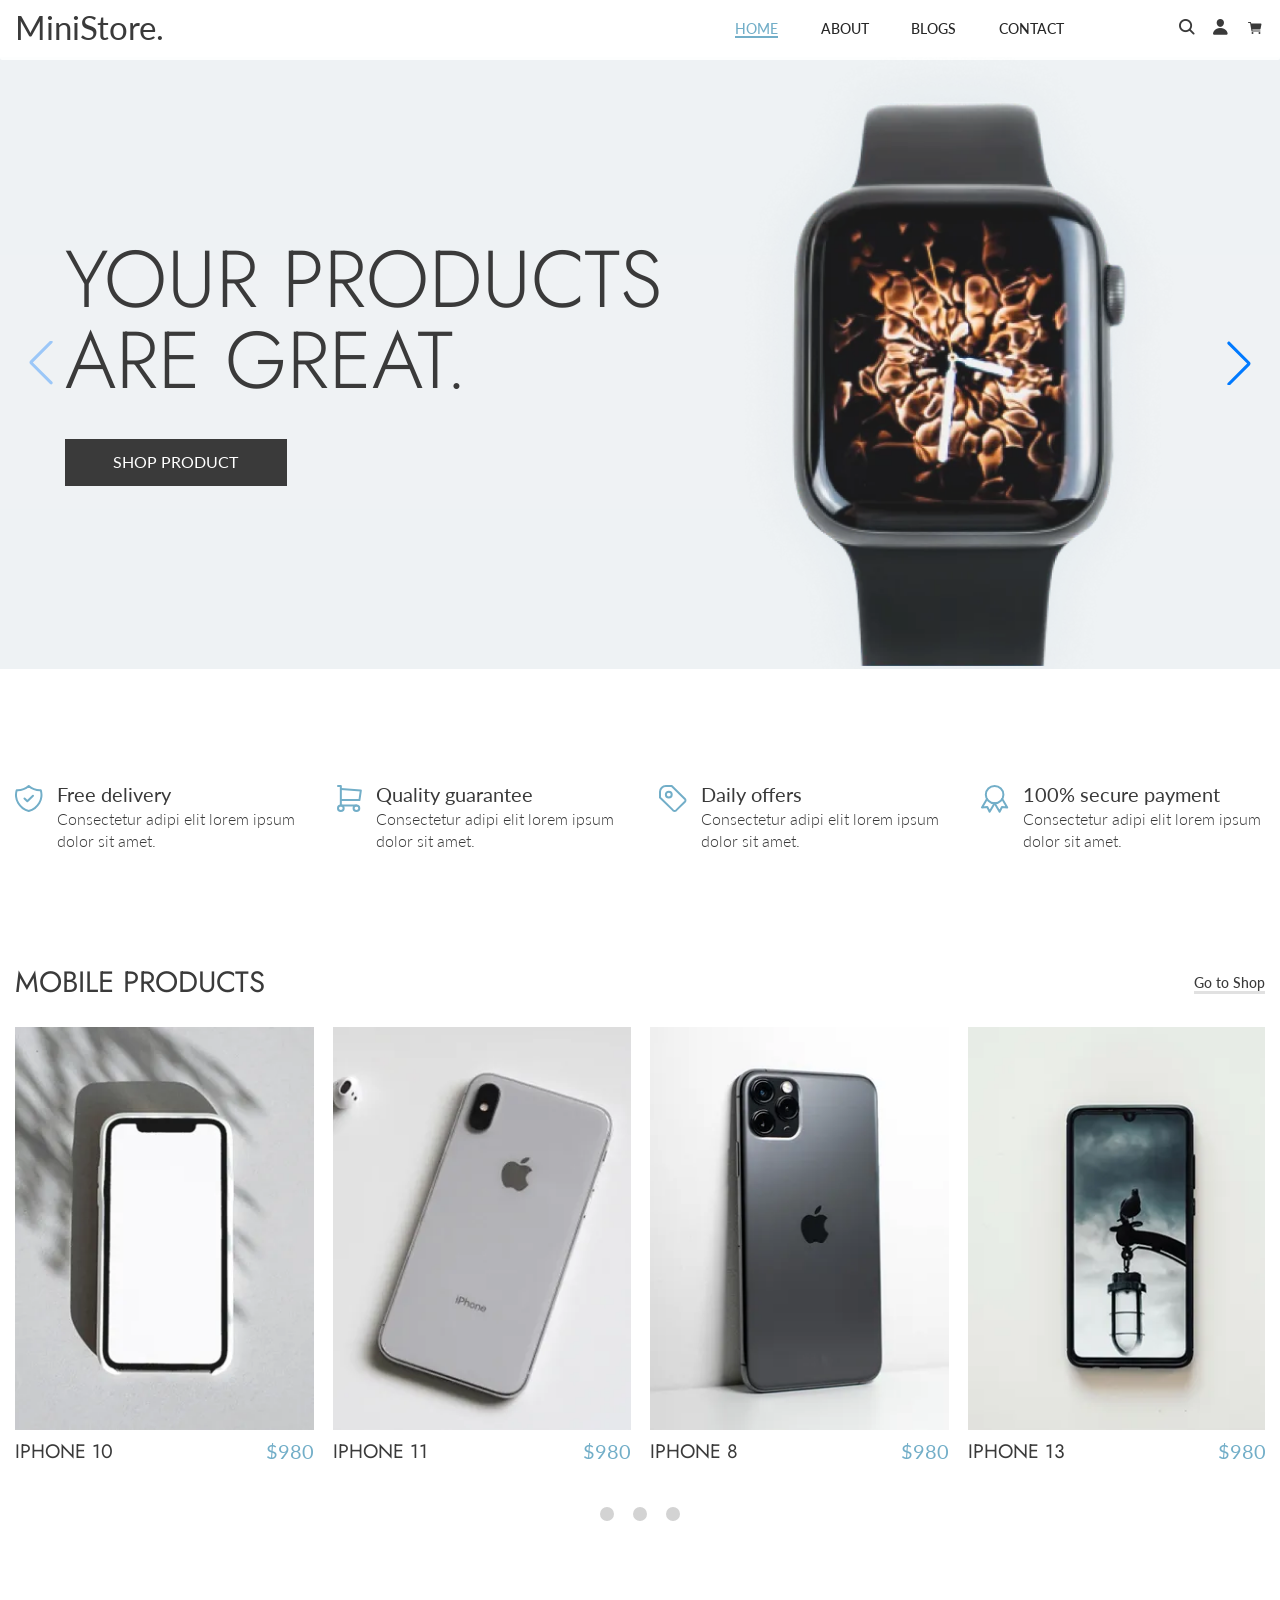
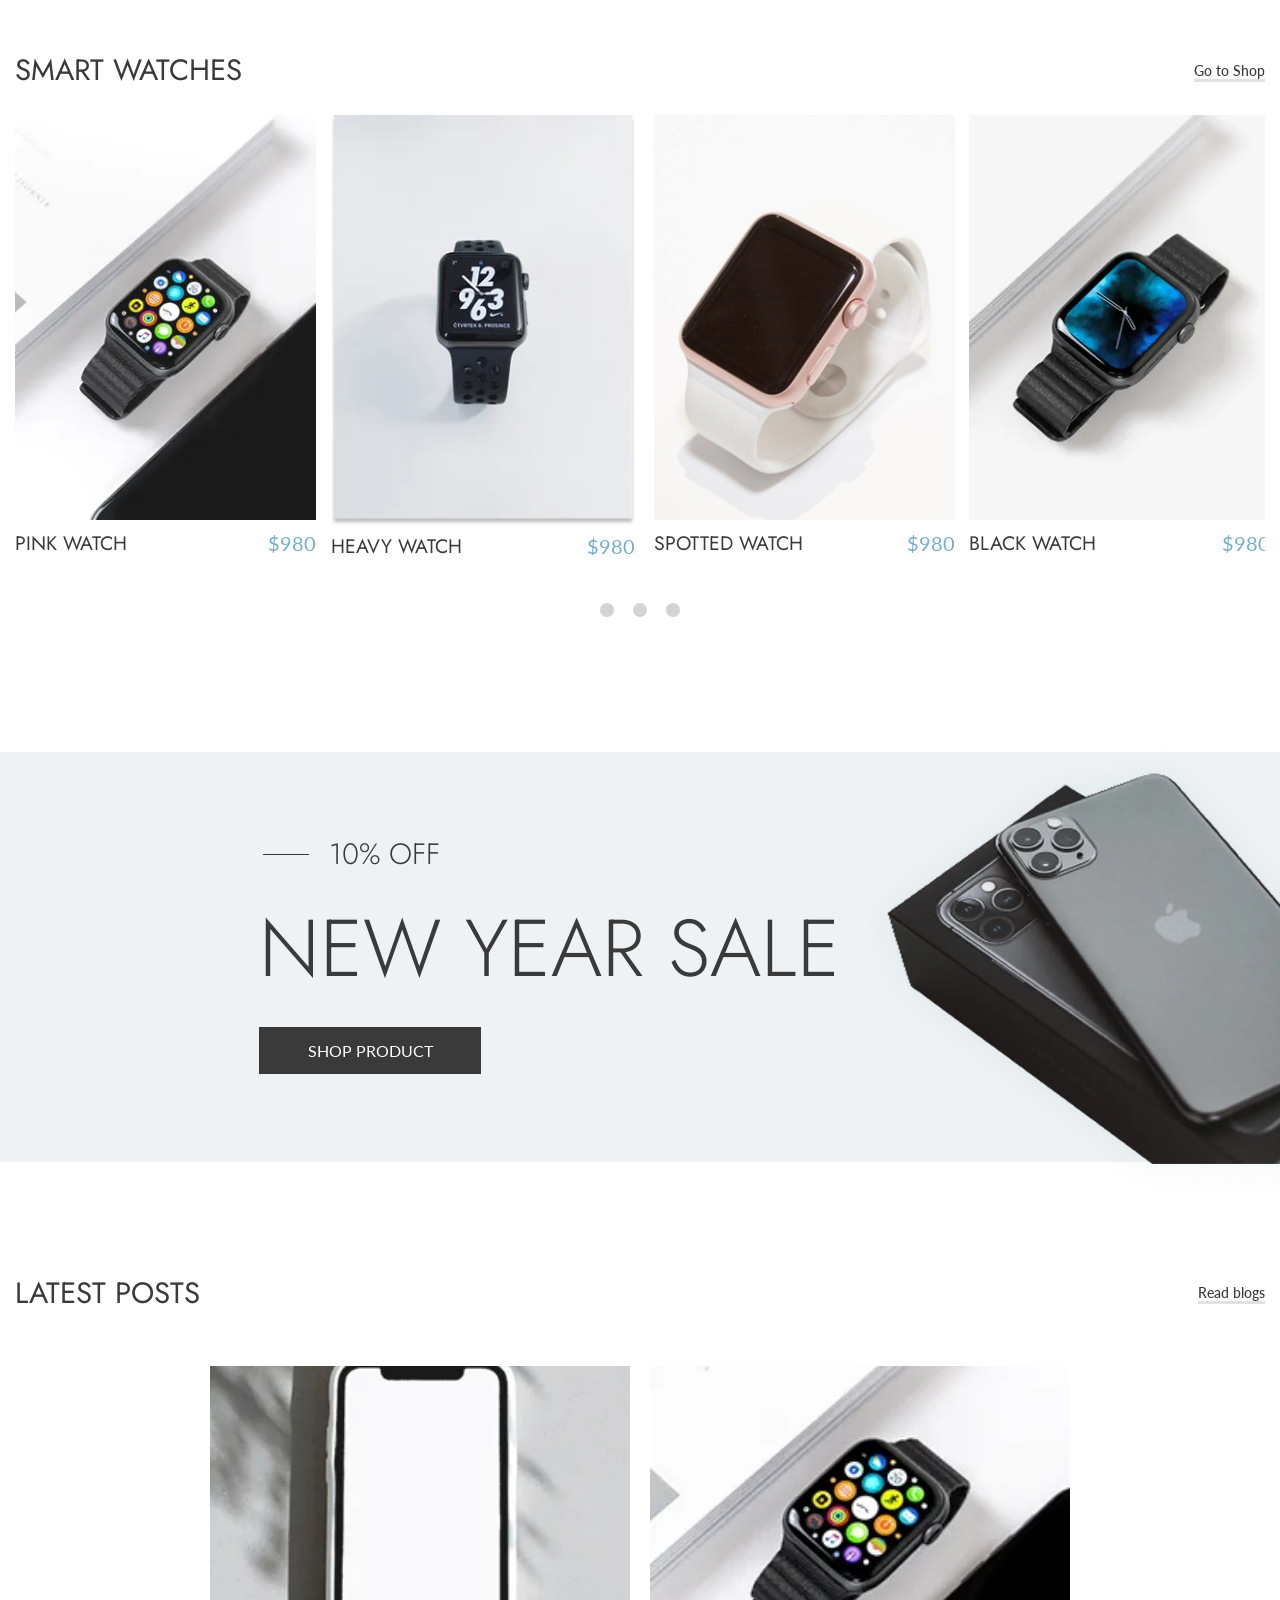
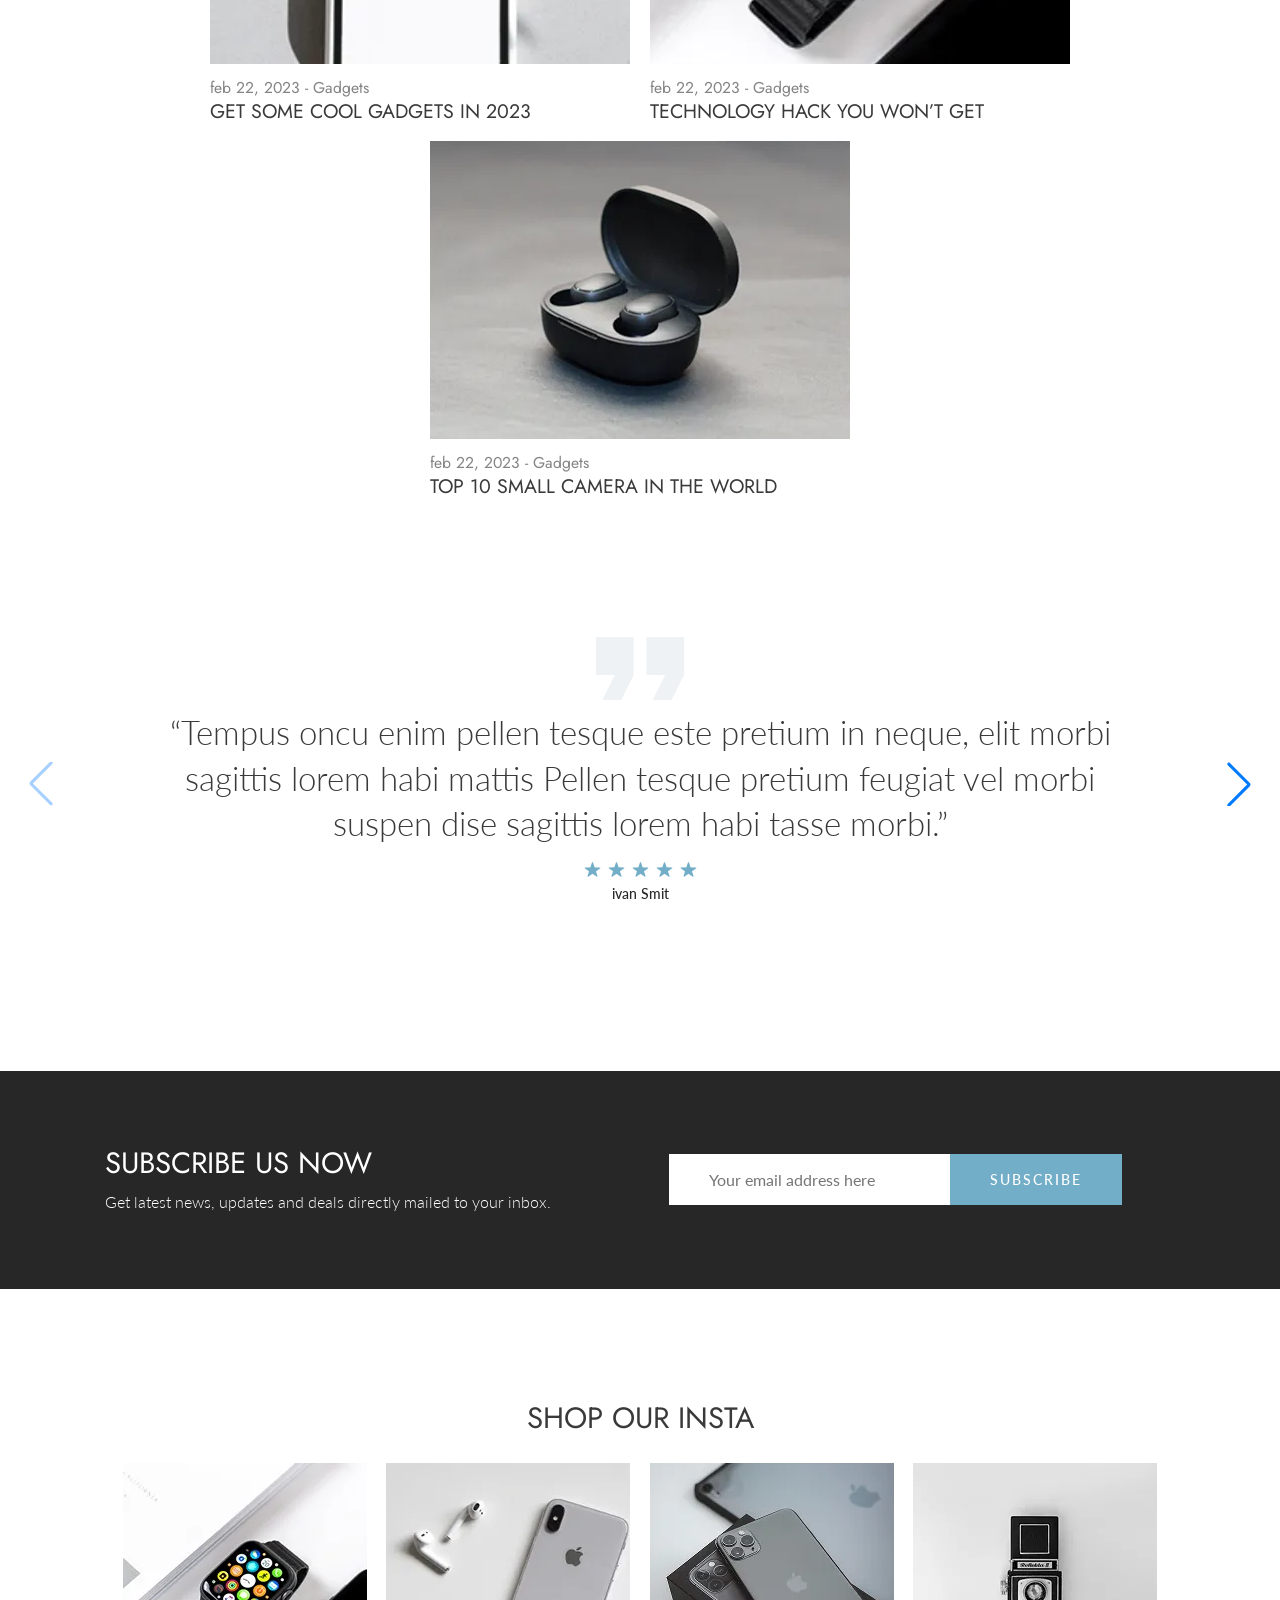
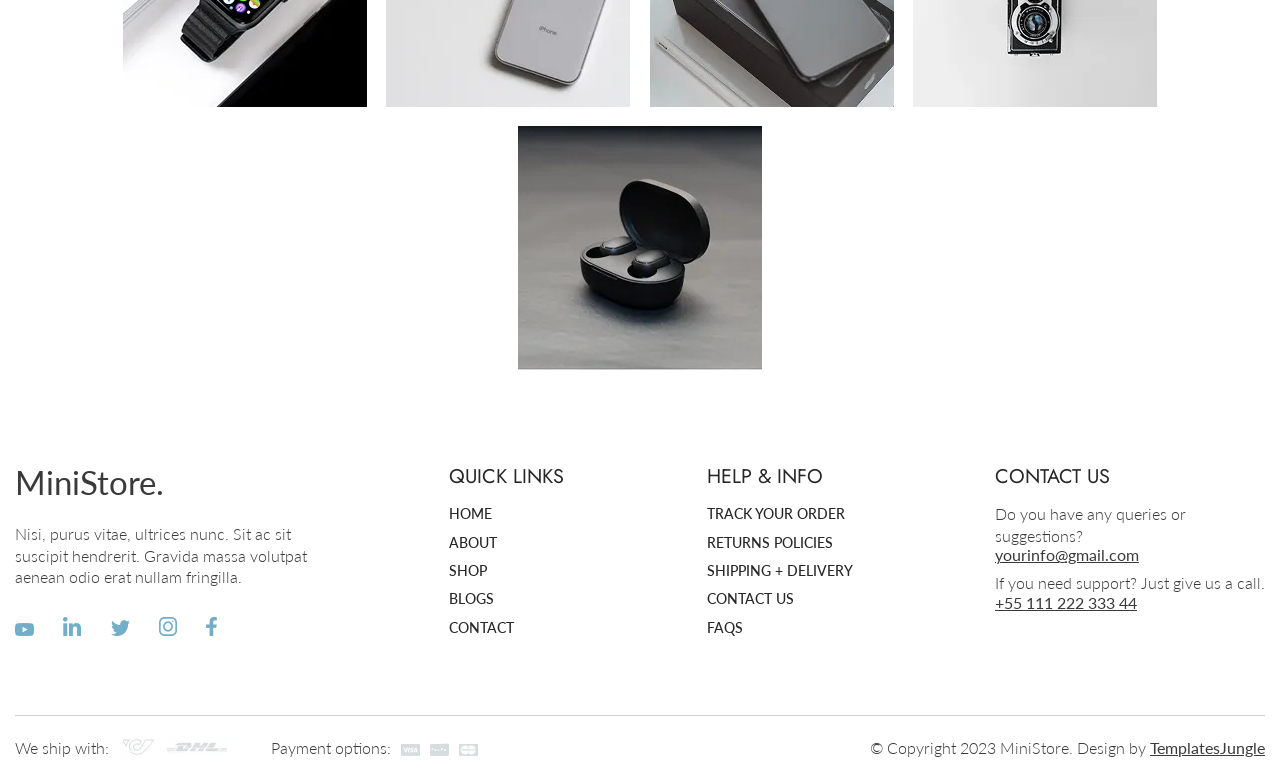
==== commit 151c29a0: "Updates" ====
--- a/index.html
+++ b/index.html
@@ -6,22 +6,24 @@
 		<link rel="preload" href="./assets/fonts/Lato-Medium.woff2" as="font" type="font/woff2" crossorigin="anonymous">
 		<link rel="shortcut icon" href="./assets/img/favicon.ico">
 		<title>MiniStore</title>
-		<link rel="modulepreload" crossorigin href="./js/common.min.js?v=1768414325640">
-		<script type="module" crossorigin="" src="./js/main.min.js?v=1768414325640"></script>
-		<script type="module" crossorigin="" src="./js/toch.min.js?v=1768414325640"></script>
-		<script type="module" crossorigin="" src="./js/slider.min.js?v=1768414325640"></script>
-		<script type="module" crossorigin="" src="./js/product.min.js?v=1768414325640"></script>
-		<script type="module" crossorigin="" src="./js/minproduct.min.js?v=1768414325640"></script>
-		<script type="module" crossorigin="" src="./js/minetitle.min.js?v=1768414325640"></script>
-		<script type="module" crossorigin="" src="./js/coment.min.js?v=1768414325640"></script>
-		<link rel="stylesheet" crossorigin="" href="./css/main.min.css?v=1768414325640">
-		<link rel="stylesheet" crossorigin="" href="./css/toch.min.css?v=1768414325640">
-		<link rel="stylesheet" crossorigin="" href="./css/slider.min.css?v=1768414325640">
-		<link rel="stylesheet" crossorigin="" href="./css/product.min.css?v=1768414325640">
-		<link rel="stylesheet" crossorigin="" href="./css/minproduct.min.css?v=1768414325640">
-		<link rel="stylesheet" crossorigin="" href="./css/minetitle.min.css?v=1768414325640">
-		<link rel="stylesheet" crossorigin="" href="./css/coment.min.css?v=1768414325640">
-		<link rel="stylesheet" crossorigin="" href="./css/index.min.css?v=1768414325640">
+		<link rel="modulepreload" crossorigin href="./js/common.min.js?v=1768562181340">
+		<script type="module" crossorigin="" src="./js/main.min.js?v=1768562181340"></script>
+		<script type="module" crossorigin="" src="./js/toch.min.js?v=1768562181340"></script>
+		<script type="module" crossorigin="" src="./js/slider.min.js?v=1768562181340"></script>
+		<script type="module" crossorigin="" src="./js/insta.min.js?v=1768562181340"></script>
+		<script type="module" crossorigin="" src="./js/product.min.js?v=1768562181340"></script>
+		<script type="module" crossorigin="" src="./js/minproduct.min.js?v=1768562181340"></script>
+		<script type="module" crossorigin="" src="./js/minetitle.min.js?v=1768562181340"></script>
+		<script type="module" crossorigin="" src="./js/coment.min.js?v=1768562181340"></script>
+		<link rel="stylesheet" crossorigin="" href="./css/main.min.css?v=1768562181340">
+		<link rel="stylesheet" crossorigin="" href="./css/toch.min.css?v=1768562181340">
+		<link rel="stylesheet" crossorigin="" href="./css/slider.min.css?v=1768562181340">
+		<link rel="stylesheet" crossorigin="" href="./css/insta.min.css?v=1768562181340">
+		<link rel="stylesheet" crossorigin="" href="./css/product.min.css?v=1768562181340">
+		<link rel="stylesheet" crossorigin="" href="./css/minproduct.min.css?v=1768562181340">
+		<link rel="stylesheet" crossorigin="" href="./css/minetitle.min.css?v=1768562181340">
+		<link rel="stylesheet" crossorigin="" href="./css/coment.min.css?v=1768562181340">
+		<link rel="stylesheet" crossorigin="" href="./css/index.min.css?v=1768562181340">
 	</head>
 	<body>
 		<div class="wrapper">
@@ -56,9 +58,9 @@
 					<div class="header__actions actions-header">
 						<div class="actions-header--icon-search"></div>
 						<div class="actions-header--icon-man"></div>
-						<div class="actions-header--icon-ion_cart cart">
-							<span class="cart__quantity" data-fls-addtocart="">0</span>
-						</div>
+						<a href="pagecart.html" class="actions-header--icon-ion_cart cart">
+							<span class="cart__quantity" data-fls-addtocart=""></span>
+						</a>
 					</div>
 					<button type="button" data-fls-menu="" class="menu__icon icon-menu">
 						<span></span>
@@ -78,7 +80,7 @@
 										<div class="minetitle__content">
 											<div class="minetitle__body">
 												<h1 class="minetitle__titlle">Your Products are great.</h1>
-												<a class="minetitle__link" href="#">Shop Product</a>
+												<a class="minetitle__link" href="shop.html">Shop Product</a>
 											</div>
 											<div class="minetitle__picture">
 												<picture>
@@ -92,7 +94,7 @@
 										<div class="minetitle__content">
 											<div class="minetitle__body">
 												<h1 class="minetitle__titlle">Your Products are great.</h1>
-												<a class="minetitle__link" href="#">Shop Product</a>
+												<a class="minetitle__link" href="shop.html">Shop Product</a>
 											</div>
 											<div class="minetitle__picture">
 												<picture>
@@ -106,7 +108,7 @@
 										<div class="minetitle__content">
 											<div class="minetitle__body">
 												<h1 class="minetitle__titlle">Your Products are great.</h1>
-												<a class="minetitle__link" href="#">Shop Product</a>
+												<a class="minetitle__link" href="shop.html">Shop Product</a>
 											</div>
 											<div class="minetitle__picture">
 												<picture>
@@ -159,9 +161,9 @@
 						<div class="mobile-products__container">
 							<div data-fls-sectiontitle="" class="sectiontitle">
 								<h3 class="sectiontitle__title">
-									<a href="#">Mobile Products</a>
+									<a href="shop.html">Mobile Products</a>
 								</h3>
-								<a class="sectiontitle__link" href="#">Go to Shop</a>
+								<a class="sectiontitle__link" href="shop.html">Go to Shop</a>
 							</div>
 							<div data-fls-product="" class="product">
 								<!-- Оболонка слайдера -->
@@ -319,9 +321,9 @@
 						<div class="smart-watches__container">
 							<div data-fls-sectiontitle="" class="sectiontitle">
 								<h3 class="sectiontitle__title">
-									<a href="#">Smart Watches</a>
+									<a href="shop.html">Smart Watches</a>
 								</h3>
-								<a class="sectiontitle__link" href="#">Go to Shop</a>
+								<a class="sectiontitle__link" href="shop.html">Go to Shop</a>
 							</div>
 							<div data-fls-product="" class="product">
 								<div class="product__slider swiper">
@@ -474,7 +476,7 @@
 								<div class="minetitle__body">
 									<div class="minetitle__sale">10% off</div>
 									<h1 class="minetitle__titlle">New year sale</h1>
-									<a class="minetitle__link" href="#">Shop Product</a>
+									<a class="minetitle__link" href="shop.html">Shop Product</a>
 								</div>
 								<picture>
 									<source media="(max-width: 600px)" srcset="./assets/img/heroo-600.webp" type="image/webp">
--- a/css/main.min.css
+++ b/css/main.min.css
@@ -1 +1 @@
-@import url("https://fonts.googleapis.com/css2?family=Lato:wght@300;400&display=swap");@import url("https://fonts.googleapis.com/css2?family=Jost:wght@300;400&display=swap");*{border:0;margin:0;padding:0}*,:after,:before{box-sizing:border-box}:after,:before{display:inline-block}body,html{height:100%}body{line-height:1;scrollbar-gutter:stable;-ms-text-size-adjust:100%;-moz-text-size-adjust:100%;-webkit-text-size-adjust:100%;-webkit-font-smoothing:antialiased;-moz-osx-font-smoothing:grayscale}button,input,textarea{background-color:transparent;color:inherit;font-family:inherit;font-size:inherit;line-height:inherit}input,textarea{width:100%}label{display:inline-block}button,option,select{cursor:pointer}a{color:inherit;display:inline-block;text-decoration:none}ul li{list-style:none}img{height:auto;max-width:100%;vertical-align:middle}h1,h2,h3,h4,h5,h6{font-size:inherit;font-weight:inherit}address{font-style:normal}@font-face{font-display:swap;font-family:Lato;font-style:normal;font-weight:500;src:url(../assets/fonts/Lato-Medium.woff2) format("woff2")}@font-face{font-display:swap;font-family:iconfont;src:url(../assets/fonts/iconfont.woff2?87d9d01c8aac0ddeffaf14510cc9bbfe) format("woff2")}[class*="--icon-"]:before{font-family:iconfont}[class*="--icon-visa"]:before{content:"\f101"}[class*="--icon-u"]:before{content:"\f102"}[class*="--icon-toch"]:before{content:"\f103"}[class*="--icon-strm"]:before{content:"\f104"}[class*="--icon-Starsss"]:before{content:"\f105"}[class*="--icon-search"]:before{content:"\f106"}[class*="--icon-s-ut"]:before{content:"\f107"}[class*="--icon-s-tv"]:before{content:"\f108"}[class*="--icon-s-in"]:before{content:"\f109"}[class*="--icon-s-fb"]:before{content:"\f10a"}[class*="--icon-quality"]:before{content:"\f10b"}[class*="--icon-qqq"]:before{content:"\f10c"}[class*="--icon-pp"]:before{content:"\f10d"}[class*="--icon-oneStar"]:before{content:"\f10e"}[class*="--icon-mimiArr"]:before{content:"\f10f"}[class*="--icon-mc"]:before{content:"\f110"}[class*="--icon-mar"]:before{content:"\f111"}[class*="--icon-man"]:before{content:"\f112"}[class*="--icon-jj"]:before{content:"\f113"}[class*="--icon-ion_cart"]:before{content:"\f114"}[class*="--icon-grm"]:before{content:"\f115"}[class*="--icon-fut"]:before{content:"\f116"}[class*="--icon-dhl"]:before{content:"\f117"}[class*="--icon-cardMini"]:before{content:"\f118"}[class*="--icon-card"]:before{content:"\f119"}[class*="--icon-ar"]:before{content:"\f11a"}body{color:#3a3a3a;font-family:lato,sans-serif;font-size:1rem;min-width:20rem}body .--form-error{color:#72aec8}[data-fls-scrolllock] body{overflow:hidden;overscroll-behavior:none;touch-action:none}.wrapper{display:flex;flex-direction:column;min-height:100%;overflow:clip}.wrapper>main{flex:1 1 auto}.wrapper>*{min-width:0}[class*=__container]{margin:0 auto;max-width:83.125rem;padding-left:.9375rem;padding-right:.9375rem}.menu__list{align-items:center;display:flex}.menu__link{color:#272727;font-size:.875rem;font-weight:500;position:relative;text-transform:uppercase;transition:color .5s}.menu__link:after{background-color:#272727;bottom:-.09375rem;content:"";height:.125rem;left:50%;position:absolute;transition:width .5s,left .5s;width:0}.menu__link--active{color:#272727}.menu__link--active.menu__link{color:#72aec8}.menu__link--active:after{background-color:#72aec8;left:0;width:100%}.icon-menu{display:none}.header__container{align-items:center;display:flex;padding-bottom:.75rem;padding-top:.75rem}.header__container:before{background-color:hsla(0,0%,100%,.9);border-radius:.125rem;content:"";height:3.75rem;left:0;position:absolute;top:0;width:100%}.header__actions,.logo{position:relative;z-index:5}.logo{flex-grow:1}.actions-header{align-items:center;display:flex}.actions-header--icon-man,.actions-header--icon-search{cursor:pointer;transition:all .3s}[data-fls-header-scroll].--header-scroll{left:0;position:sticky;right:0;top:0;z-index:50}[data-fls-header-scroll-show].--header-scroll{transition:translate .3s;translate:0 -100%}[data-fls-header-scroll-show].--header-show{translate:0 0}.footer__body{border-bottom:.0625rem solid #d0d0d0;column-gap:.9375rem;row-gap:1.875rem}.footer__body,.footer__item{display:flex;flex-wrap:wrap;justify-content:space-between}.footer__item{gap:.9375rem}.footer__copy{align-items:center;display:flex;justify-content:space-between}.footer__right p{font-weight:300}.footer__right a{font-weight:400;text-decoration:underline}.item-footer{display:flex;flex-direction:column;justify-content:start}.item-footer__text p{font-weight:300;line-height:1.38}.item-footer__text a{margin-bottom:.625rem;text-decoration:underline;transition:color .3s}.item-footer__social{align-items:center;color:#72aec8;display:flex;margin-top:1.25rem}.item-footer__title{font-family:jost,sans-serif}.item-footer__link,.item-footer__title{color:#272727;text-transform:uppercase}.item-footer__link{font-weight:500;line-height:1.48;transition:color .5s}.social{font-size:1.1875rem}.social--icon-grm,.social--icon-s-fb,.social--icon-s-in,.social--icon-s-tv,.social--icon-s-ut{transition:.3s}.left-footer,.left-footer__col{align-items:center;display:flex}.left-footer__col{column-gap:.625rem}.left-footer__text{font-weight:300}.left-footer__img--icon-mc,.left-footer__img--icon-pp,.left-footer__img--icon-visa{color:#d7dddf;font-size:1.1875rem}.input{background-color:#fff;padding:1rem 2.5rem}.button{transition:color .5s}.button--icon{width:100%}.button--min{font-size:1.0625rem}.button{background-color:#72aec8;color:#fff;font-size:.875rem;font-weight:500;letter-spacing:.125rem;padding:1rem 2.5rem;text-transform:uppercase}.button--fw{width:100%}.button--black{background-color:#272727}.cart{align-items:center;cursor:pointer;display:flex;gap:.125rem;transition:all .3s}.cart__quantity{color:#72aec8}.subscribe__content{align-items:center;background-color:#272727;display:flex;width:100%}.subscribe__title{color:#fff;font-family:jost,sans-serif;letter-spacing:6%;line-height:1.14;margin-bottom:.625rem;text-transform:uppercase}.subscribe__text p{color:#fff;font-weight:300;letter-spacing:3%;line-height:1.38}.subscribe__form{display:flex}.sectiontitle{align-items:center;display:flex;justify-content:space-between}.sectiontitle--min{justify-content:center}.sectiontitle__title a{font-family:jost,sans-serif;text-transform:uppercase;transition:color .5s}.sectiontitle__link{font-weight:500;position:relative;transition:color .5s}.sectiontitle__link:after{background-color:#e1e1e1;bottom:-.25rem;content:"";height:.1875rem;left:0;position:absolute;transition:background-color .5s;width:100%}.insta__items{display:flex;flex-wrap:wrap;justify-content:center}.insta__item{aspect-ratio:244/244;max-height:15.25rem;max-width:15.25rem;min-height:15.25rem;min-width:15.25rem;overflow:hidden;position:relative}.insta__item:before{background-color:transparent;content:"";height:100%;pointer-events:none;position:absolute;transition:background-color .5s;width:100%;z-index:2}.insta__item img{height:100%;object-fit:cover;position:relative;transition:scale .3s;width:100%;z-index:1}.insta__hover{left:calc(50% - .9375rem);opacity:0;pointer-events:none;position:absolute;top:calc(50% - .9375rem);transition:opacity .2s .2s;z-index:2}.insta__hover img{height:2rem;width:2rem}@media (max-width:81.25em){.subscribe__container{margin-left:-.9375rem;margin-right:-.9375rem}}@media (max-width:61.99875em){.subscribe__content{flex-direction:column;gap:.9375rem}.subscribe__text p,.subscribe__title{text-align:center}}@media (max-width:56.25em){.insta__item{max-height:7.625rem;max-width:7.625rem;min-height:7.625rem;min-width:7.625rem}}@media (max-width:51.25em){.footer__copy{flex-direction:column;row-gap:.9375rem}}@media (max-width:47.99875em) and (any-hover:none){.icon-menu{cursor:default}}@media (max-width:47.99875em){.menu__body{background-color:rgba(237,241,243,.9);height:100svh;left:100%;margin-top:3.125rem;overflow:auto;padding:3.125rem .9375rem 1.875rem}.menu__body,.menu__body:before{position:fixed;top:0;transition:left .3s;width:100%;z-index:2}.menu__body:before{content:"";height:4.375rem;left:-100%}[data-fls-menu-open] .menu__body,[data-fls-menu-open] .menu__body:before{left:0}.menu__list{align-items:flex-end;flex-direction:column;row-gap:.9375rem}.menu__link{font-size:2rem}.icon-menu{display:block;height:1.125rem;position:relative;width:1.875rem;z-index:5}.icon-menu span,.icon-menu:after,.icon-menu:before{background-color:#3a3a3a;content:"";height:.125rem;position:absolute;right:0;transition:all .3s ease 0s;width:100%}.icon-menu:before{top:0}.icon-menu:after{bottom:0}.icon-menu span{top:calc(50% - .0625rem)}[data-fls-menu-open] .icon-menu span{width:0}[data-fls-menu-open] .icon-menu:before{top:calc(50% - .0625rem);transform:rotate(-45deg)}[data-fls-menu-open] .icon-menu:after{bottom:calc(50% - .0625rem);transform:rotate(45deg)}.subscribe__form{flex-direction:column;width:100%}}@media (max-width:41.25em){.footer__body{text-align:center}}@media (max-width:40.625em){.footer__body{justify-content:center}.item-footer__text-colms{align-items:flex-end;display:flex;gap:.9375rem}}@media (max-width:29.99875em){.footer__container{margin:0 -.9375rem}}@media (max-width:26.25em){.footer__right{text-align:center}.item-footer__text-colms{display:block}.left-footer{column-gap:.625rem;flex-direction:column}}@media (width <= 20em){.header__container,.menu__list{gap:.9375rem}.logo{font-size:1.5rem}.actions-header{column-gap:.75rem}.footer__body{padding-bottom:1.25rem}.footer__copy{padding-bottom:.625rem;padding-top:.625rem}.footer__right a,.footer__right p{font-size:.75rem}.item-footer{gap:.375rem}.item-footer__text p{font-size:.5rem}.item-footer__social{gap:.9375rem}.item-footer__title{font-size:1rem;margin-bottom:.5rem}.item-footer__link{font-size:.625rem}.left-footer{column-gap:.9375rem}.left-footer__text{font-size:.75rem}.subscribe{margin-bottom:1.875rem}.subscribe__content{column-gap:.3125rem;padding-bottom:.3125rem;padding-left:.3125rem;padding-right:.3125rem;padding-top:.3125rem}.subscribe__title{font-size:1.125rem}.subscribe__text p{font-size:.875rem}.sectiontitle{padding-bottom:.9375rem}.sectiontitle__title a{font-size:1.125rem}.sectiontitle__link{font-size:.75rem}.insta{margin-bottom:1.875rem}.insta__items{gap:.3125rem}}@media (width > 20em) and (width <= 83.125em){.menu__list{gap:clamp(.9375rem,.36324257425625rem + 2.8712871287vw,2.75rem)}.header__container{gap:clamp(.9375rem,-1.14170792079375rem + 10.396039604vw,7.5rem)}.logo{font-size:clamp(1.5rem,1.32178217821875rem + .8910891089vw,2.0625rem)}.actions-header{column-gap:clamp(.75rem,.6113861386125rem + .6930693069vw,1.1875rem)}.footer__body{padding-bottom:clamp(1.25rem,.06188118811875rem + 5.9405940594vw,5rem)}.footer__copy{padding-bottom:clamp(.625rem,.42698019801875rem + .9900990099vw,1.25rem);padding-top:clamp(.625rem,.42698019801875rem + .9900990099vw,1.25rem)}.footer__right a,.footer__right p{font-size:clamp(.75rem,.67079207920625rem + .396039604vw,1rem)}.item-footer{gap:clamp(.375rem,.33539603960625rem + .198019802vw,.5rem)}.item-footer__text p{font-size:clamp(.5rem,.34158415841875rem + .7920792079vw,1rem)}.item-footer__social{gap:clamp(.9375rem,.64047029703125rem + 1.4851485149vw,1.875rem)}.item-footer__title{font-size:clamp(1rem,.92079207920625rem + .396039604vw,1.25rem);margin-bottom:clamp(.5rem,.46039603960625rem + .198019802vw,.625rem)}.item-footer__link{font-size:clamp(.625rem,.54579207920625rem + .396039604vw,.875rem)}.left-footer{column-gap:clamp(.9375rem,.3236386138625rem + 3.0693069307vw,2.875rem)}.left-footer__text{font-size:clamp(.75rem,.67079207920625rem + .396039604vw,1rem)}.subscribe{margin-bottom:clamp(1.875rem,.09282178218125rem + 8.9108910891vw,7.5rem)}.subscribe__content{column-gap:clamp(.3125rem,-2.0439356435625rem + 11.7821782178vw,7.75rem);padding-bottom:clamp(.3125rem,-1.17264851485rem + 7.4257425743vw,5rem);padding-left:clamp(.3125rem,-1.76670792079375rem + 10.396039604vw,6.875rem);padding-right:clamp(.3125rem,-1.76670792079375rem + 10.396039604vw,6.875rem);padding-top:clamp(.3125rem,-1.17264851485rem + 7.4257425743vw,5rem)}.subscribe__title{font-size:clamp(1.125rem,.887376237625rem + 1.1881188119vw,1.875rem)}.subscribe__text p{font-size:clamp(.875rem,.83539603960625rem + .198019802vw,1rem)}.sectiontitle{padding-bottom:clamp(.9375rem,.64047029703125rem + 1.4851485149vw,1.875rem)}.sectiontitle__title a{font-size:clamp(1.125rem,.887376237625rem + 1.1881188119vw,1.875rem)}.sectiontitle__link{font-size:clamp(.75rem,.71039603960625rem + .198019802vw,.875rem)}.insta{margin-bottom:clamp(1.875rem,.4888613861375rem + 6.9306930693vw,6.25rem)}.insta__items{gap:clamp(.3125rem,.01547029703125rem + 1.4851485149vw,1.25rem)}}@media (width > 83.125em){.menu__list{gap:2.75rem}.header__container{gap:7.5rem}.logo{font-size:2.0625rem}.actions-header{column-gap:1.1875rem}.footer__body{padding-bottom:5rem}.footer__copy{padding-bottom:1.25rem;padding-top:1.25rem}.footer__right a,.footer__right p{font-size:1rem}.item-footer{gap:.5rem}.item-footer__text p{font-size:1rem}.item-footer__social{gap:1.875rem}.item-footer__title{font-size:1.25rem;margin-bottom:.625rem}.item-footer__link{font-size:.875rem}.left-footer{column-gap:2.875rem}.left-footer__text{font-size:1rem}.subscribe{margin-bottom:7.5rem}.subscribe__content{column-gap:7.75rem;padding-bottom:5rem;padding-left:6.875rem;padding-right:6.875rem;padding-top:5rem}.subscribe__title{font-size:1.875rem}.subscribe__text p{font-size:1rem}.sectiontitle{padding-bottom:1.875rem}.sectiontitle__title a{font-size:1.875rem}.sectiontitle__link{font-size:.875rem}.insta{margin-bottom:6.25rem}.insta__items{gap:1.25rem}}@media (any-hover:hover){.menu__link:hover{color:#72aec8}.menu__link:hover:after{background-color:#72aec8;left:0;width:100%}.actions-header--icon-man:hover,.actions-header--icon-search:hover{color:#72aec8;scale:1.2}.item-footer__link:hover,.item-footer__text a:hover{color:#72aec8}.social--icon-grm:hover,.social--icon-s-fb:hover,.social--icon-s-in:hover,.social--icon-s-tv:hover,.social--icon-s-ut:hover{scale:1.3}.button:hover{color:#3a3a3a}.button--black:hover,.cart:hover{color:#72aec8}.cart:hover{scale:1.2}.sectiontitle__title a:hover{color:#72aec8}.sectiontitle__link:hover{color:#72aec8;transition:background-color .5s}.sectiontitle__link:hover:after{background-color:#72aec8}.insta__item:hover:before{background-color:rgba(0,0,0,.5)}.insta__item:hover .insta__hover{opacity:1}.insta__item img:hover{scale:1.1}}+@import url("https://fonts.googleapis.com/css2?family=Lato:wght@300;400&display=swap");@import url("https://fonts.googleapis.com/css2?family=Jost:wght@300;400&display=swap");*{border:0;margin:0;padding:0}*,:after,:before{box-sizing:border-box}:after,:before{display:inline-block}body,html{height:100%}body{line-height:1;scrollbar-gutter:stable;-ms-text-size-adjust:100%;-moz-text-size-adjust:100%;-webkit-text-size-adjust:100%;-webkit-font-smoothing:antialiased;-moz-osx-font-smoothing:grayscale}button,input,textarea{background-color:transparent;color:inherit;font-family:inherit;font-size:inherit;line-height:inherit}input,textarea{width:100%}label{display:inline-block}button,option,select{cursor:pointer}a{color:inherit;display:inline-block;text-decoration:none}ul li{list-style:none}img{height:auto;max-width:100%;vertical-align:middle}h1,h2,h3,h4,h5,h6{font-size:inherit;font-weight:inherit}address{font-style:normal}@font-face{font-display:swap;font-family:Lato;font-style:normal;font-weight:500;src:url(../assets/fonts/Lato-Medium.woff2) format("woff2")}@font-face{font-display:swap;font-family:iconfont;src:url(../assets/fonts/iconfont.woff2?8c378242b8c58c5d98ef0eca2984c7c9) format("woff2")}[class*="--icon-"]:before{font-family:iconfont}[class*="--icon-visa"]:before{content:"\f101"}[class*="--icon-u"]:before{content:"\f102"}[class*="--icon-toch"]:before{content:"\f103"}[class*="--icon-strm"]:before{content:"\f104"}[class*="--icon-Starsss"]:before{content:"\f105"}[class*="--icon-search"]:before{content:"\f106"}[class*="--icon-s-ut"]:before{content:"\f107"}[class*="--icon-s-tv"]:before{content:"\f108"}[class*="--icon-s-in"]:before{content:"\f109"}[class*="--icon-s-fb"]:before{content:"\f10a"}[class*="--icon-quality"]:before{content:"\f10b"}[class*="--icon-qqq"]:before{content:"\f10c"}[class*="--icon-pp"]:before{content:"\f10d"}[class*="--icon-oneStar"]:before{content:"\f10e"}[class*="--icon-mimiArr"]:before{content:"\f10f"}[class*="--icon-mc"]:before{content:"\f110"}[class*="--icon-mar"]:before{content:"\f111"}[class*="--icon-man"]:before{content:"\f112"}[class*="--icon-jj"]:before{content:"\f113"}[class*="--icon-ion_cart"]:before{content:"\f114"}[class*="--icon-grm"]:before{content:"\f115"}[class*="--icon-fut"]:before{content:"\f116"}[class*="--icon-dhl"]:before{content:"\f117"}[class*="--icon-closecart"]:before{content:"\f118"}[class*="--icon-cardMini"]:before{content:"\f119"}[class*="--icon-card"]:before{content:"\f11a"}[class*="--icon-ar"]:before{content:"\f11b"}body{color:#3a3a3a;font-family:lato,sans-serif;font-size:1rem;min-width:20rem}body .--form-error{color:#72aec8}[data-fls-scrolllock] body{overflow:hidden;overscroll-behavior:none;touch-action:none}.wrapper{display:flex;flex-direction:column;min-height:100%;overflow:clip}.wrapper>main{flex:1 1 auto}.wrapper>*{min-width:0}[class*=__container]{margin:0 auto;max-width:83.125rem;padding-left:.9375rem;padding-right:.9375rem}.menu__list{align-items:center;display:flex}.menu__link{color:#272727;font-size:.875rem;font-weight:500;position:relative;text-transform:uppercase;transition:color .5s}.menu__link:after{background-color:#272727;bottom:-.09375rem;content:"";height:.125rem;left:50%;position:absolute;transition:width .5s,left .5s;width:0}.menu__link--active{color:#272727}.menu__link--active.menu__link{color:#72aec8}.menu__link--active:after{background-color:#72aec8;left:0;width:100%}.icon-menu{display:none}.header__container{align-items:center;display:flex;padding-bottom:.75rem;padding-top:.75rem}.header__container:before{background-color:hsla(0,0%,100%,.9);border-radius:.125rem;content:"";height:3.75rem;left:0;position:absolute;top:0;width:100%}.header__actions,.logo{position:relative;z-index:5}.logo{flex-grow:1}.actions-header{align-items:center;display:flex}.actions-header--icon-man,.actions-header--icon-search{cursor:pointer;transition:all .3s}[data-fls-header-scroll].--header-scroll{left:0;position:sticky;right:0;top:0;z-index:50}[data-fls-header-scroll-show].--header-scroll{transition:translate .3s;translate:0 -100%}[data-fls-header-scroll-show].--header-show{translate:0 0}.footer__body{border-bottom:.0625rem solid #d0d0d0;column-gap:.9375rem;row-gap:1.875rem}.footer__body,.footer__item{display:flex;flex-wrap:wrap;justify-content:space-between}.footer__item{gap:.9375rem}.footer__copy{align-items:center;display:flex;justify-content:space-between}.footer__right p{font-weight:300}.footer__right a{font-weight:400;text-decoration:underline}.item-footer{display:flex;flex-direction:column;justify-content:start}.item-footer__text p{font-weight:300;line-height:1.38}.item-footer__text a{margin-bottom:.625rem;text-decoration:underline;transition:color .3s}.item-footer__social{align-items:center;color:#72aec8;display:flex;margin-top:1.25rem}.item-footer__title{font-family:jost,sans-serif}.item-footer__link,.item-footer__title{color:#272727;text-transform:uppercase}.item-footer__link{font-weight:500;line-height:1.48;transition:color .5s}.social{font-size:1.1875rem}.social--icon-grm,.social--icon-s-fb,.social--icon-s-in,.social--icon-s-tv,.social--icon-s-ut{transition:.3s}.left-footer,.left-footer__col{align-items:center;display:flex}.left-footer__col{column-gap:.625rem}.left-footer__text{font-weight:300}.left-footer__img--icon-mc,.left-footer__img--icon-pp,.left-footer__img--icon-visa{color:#d7dddf;font-size:1.1875rem}.input{background-color:#fff}.button,.input{padding:1rem 2.5rem}.button{background-color:#72aec8;color:#fff;font-size:.875rem;font-weight:500;letter-spacing:.125rem;text-transform:uppercase;transition:color .5s}.button--fw,.button--icon{width:100%}.button--min{font-size:1.0625rem}.cart{align-items:center;cursor:pointer;display:flex;gap:.125rem;transition:all .3s}.cart__quantity{color:#72aec8}@media (max-width:51.25em){.footer__copy{flex-direction:column;row-gap:.9375rem}}@media (max-width:47.99875em) and (any-hover:none){.icon-menu{cursor:default}}@media (max-width:47.99875em){.menu__body{background-color:rgba(237,241,243,.9);height:100svh;left:100%;margin-top:3.125rem;overflow:auto;padding:3.125rem .9375rem 1.875rem}.menu__body,.menu__body:before{position:fixed;top:0;transition:left .3s;width:100%;z-index:2}.menu__body:before{content:"";height:4.375rem;left:-100%}[data-fls-menu-open] .menu__body,[data-fls-menu-open] .menu__body:before{left:0}.menu__list{align-items:flex-end;flex-direction:column;row-gap:.9375rem}.menu__link{font-size:2rem}.icon-menu{display:block;height:1.125rem;position:relative;width:1.875rem;z-index:5}.icon-menu span,.icon-menu:after,.icon-menu:before{background-color:#3a3a3a;content:"";height:.125rem;position:absolute;right:0;transition:all .3s ease 0s;width:100%}.icon-menu:before{top:0}.icon-menu:after{bottom:0}.icon-menu span{top:calc(50% - .0625rem)}[data-fls-menu-open] .icon-menu span{width:0}[data-fls-menu-open] .icon-menu:before{top:calc(50% - .0625rem);transform:rotate(-45deg)}[data-fls-menu-open] .icon-menu:after{bottom:calc(50% - .0625rem);transform:rotate(45deg)}}@media (max-width:41.25em){.footer__body{text-align:center}}@media (max-width:40.625em){.footer__body{justify-content:center}.item-footer__text-colms{align-items:flex-end;display:flex;gap:.9375rem}}@media (max-width:29.99875em){.footer__container{margin:0 -.9375rem}}@media (max-width:26.25em){.footer__right{text-align:center}.item-footer__text-colms{display:block}.left-footer{column-gap:.625rem;flex-direction:column}}@media (width <= 20em){.header__container,.menu__list{gap:.9375rem}.logo{font-size:1.5rem}.actions-header{column-gap:.75rem}.footer__body{padding-bottom:1.25rem}.footer__copy{padding-bottom:.625rem;padding-top:.625rem}.footer__right a,.footer__right p{font-size:.75rem}.item-footer{gap:.375rem}.item-footer__text p{font-size:.5rem}.item-footer__social{gap:.9375rem}.item-footer__title{font-size:1rem;margin-bottom:.5rem}.item-footer__link{font-size:.625rem}.left-footer{column-gap:.9375rem}.left-footer__text{font-size:.75rem}}@media (width > 20em) and (width <= 83.125em){.menu__list{gap:clamp(.9375rem,.36324257425625rem + 2.8712871287vw,2.75rem)}.header__container{gap:clamp(.9375rem,-1.14170792079375rem + 10.396039604vw,7.5rem)}.logo{font-size:clamp(1.5rem,1.32178217821875rem + .8910891089vw,2.0625rem)}.actions-header{column-gap:clamp(.75rem,.6113861386125rem + .6930693069vw,1.1875rem)}.footer__body{padding-bottom:clamp(1.25rem,.06188118811875rem + 5.9405940594vw,5rem)}.footer__copy{padding-bottom:clamp(.625rem,.42698019801875rem + .9900990099vw,1.25rem);padding-top:clamp(.625rem,.42698019801875rem + .9900990099vw,1.25rem)}.footer__right a,.footer__right p{font-size:clamp(.75rem,.67079207920625rem + .396039604vw,1rem)}.item-footer{gap:clamp(.375rem,.33539603960625rem + .198019802vw,.5rem)}.item-footer__text p{font-size:clamp(.5rem,.34158415841875rem + .7920792079vw,1rem)}.item-footer__social{gap:clamp(.9375rem,.64047029703125rem + 1.4851485149vw,1.875rem)}.item-footer__title{font-size:clamp(1rem,.92079207920625rem + .396039604vw,1.25rem);margin-bottom:clamp(.5rem,.46039603960625rem + .198019802vw,.625rem)}.item-footer__link{font-size:clamp(.625rem,.54579207920625rem + .396039604vw,.875rem)}.left-footer{column-gap:clamp(.9375rem,.3236386138625rem + 3.0693069307vw,2.875rem)}.left-footer__text{font-size:clamp(.75rem,.67079207920625rem + .396039604vw,1rem)}}@media (width > 83.125em){.menu__list{gap:2.75rem}.header__container{gap:7.5rem}.logo{font-size:2.0625rem}.actions-header{column-gap:1.1875rem}.footer__body{padding-bottom:5rem}.footer__copy{padding-bottom:1.25rem;padding-top:1.25rem}.footer__right a,.footer__right p{font-size:1rem}.item-footer{gap:.5rem}.item-footer__text p{font-size:1rem}.item-footer__social{gap:1.875rem}.item-footer__title{font-size:1.25rem;margin-bottom:.625rem}.item-footer__link{font-size:.875rem}.left-footer{column-gap:2.875rem}.left-footer__text{font-size:1rem}}@media (any-hover:hover){.menu__link:hover{color:#72aec8}.menu__link:hover:after{background-color:#72aec8;left:0;width:100%}.actions-header--icon-man:hover,.actions-header--icon-search:hover{color:#72aec8;scale:1.2}.item-footer__link:hover,.item-footer__text a:hover{color:#72aec8}.social--icon-grm:hover,.social--icon-s-fb:hover,.social--icon-s-in:hover,.social--icon-s-tv:hover,.social--icon-s-ut:hover{scale:1.3}.button:hover{color:#3a3a3a}.cart:hover{color:#72aec8;scale:1.2}}
--- a/css/insta.min.css
+++ b/css/insta.min.css
@@ -0,0 +1 @@
+.button{background-color:#72aec8;color:#fff;font-size:.875rem;font-weight:500;letter-spacing:.125rem;padding:1rem 2.5rem;text-transform:uppercase}.button--fw{width:100%}.button--black,.subscribe__content{background-color:#272727}.subscribe__content{align-items:center;display:flex;width:100%}.subscribe__title{color:#fff;font-family:jost,sans-serif;letter-spacing:6%;line-height:1.14;margin-bottom:.625rem;text-transform:uppercase}.subscribe__text p{color:#fff;font-weight:300;letter-spacing:3%;line-height:1.38}.subscribe__form{display:flex}.sectiontitle{align-items:center;display:flex;justify-content:space-between}.sectiontitle--min{justify-content:center}.sectiontitle__title a{font-family:jost,sans-serif;text-transform:uppercase;transition:color .5s}.sectiontitle__link{font-weight:500;position:relative;transition:color .5s}.sectiontitle__link:after{background-color:#e1e1e1;bottom:-.25rem;content:"";height:.1875rem;left:0;position:absolute;transition:background-color .5s;width:100%}.insta__items{display:flex;flex-wrap:wrap;justify-content:center}.insta__item{aspect-ratio:244/244;max-height:15.25rem;max-width:15.25rem;min-height:15.25rem;min-width:15.25rem;overflow:hidden;position:relative}.insta__item:before{background-color:transparent;content:"";height:100%;pointer-events:none;position:absolute;transition:background-color .5s;width:100%;z-index:2}.insta__item img{height:100%;object-fit:cover;position:relative;transition:scale .3s;width:100%;z-index:1}.insta__hover{left:calc(50% - .9375rem);opacity:0;pointer-events:none;position:absolute;top:calc(50% - .9375rem);transition:opacity .2s .2s;z-index:2}.insta__hover img{height:2rem;width:2rem}@media (max-width:81.25em){.subscribe__container{margin-left:-.9375rem;margin-right:-.9375rem}}@media (max-width:61.99875em){.subscribe__content{flex-direction:column;gap:.9375rem}.subscribe__text p,.subscribe__title{text-align:center}}@media (max-width:56.25em){.insta__item{max-height:7.625rem;max-width:7.625rem;min-height:7.625rem;min-width:7.625rem}}@media (max-width:47.99875em){.subscribe__form{flex-direction:column;width:100%}}@media (width <= 20em){.subscribe{margin-bottom:1.875rem}.subscribe__content{column-gap:.3125rem;padding-bottom:.3125rem;padding-left:.3125rem;padding-right:.3125rem;padding-top:.3125rem}.subscribe__title{font-size:1.125rem}.subscribe__text p{font-size:.875rem}.sectiontitle{padding-bottom:.9375rem}.sectiontitle__title a{font-size:1.125rem}.sectiontitle__link{font-size:.75rem}.insta{margin-bottom:1.875rem}.insta__items{gap:.3125rem}}@media (width > 20em) and (width <= 83.125em){.subscribe{margin-bottom:clamp(1.875rem,.09282178218125rem + 8.9108910891vw,7.5rem)}.subscribe__content{column-gap:clamp(.3125rem,-2.0439356435625rem + 11.7821782178vw,7.75rem);padding-bottom:clamp(.3125rem,-1.17264851485rem + 7.4257425743vw,5rem);padding-left:clamp(.3125rem,-1.76670792079375rem + 10.396039604vw,6.875rem);padding-right:clamp(.3125rem,-1.76670792079375rem + 10.396039604vw,6.875rem);padding-top:clamp(.3125rem,-1.17264851485rem + 7.4257425743vw,5rem)}.subscribe__title{font-size:clamp(1.125rem,.887376237625rem + 1.1881188119vw,1.875rem)}.subscribe__text p{font-size:clamp(.875rem,.83539603960625rem + .198019802vw,1rem)}.sectiontitle{padding-bottom:clamp(.9375rem,.64047029703125rem + 1.4851485149vw,1.875rem)}.sectiontitle__title a{font-size:clamp(1.125rem,.887376237625rem + 1.1881188119vw,1.875rem)}.sectiontitle__link{font-size:clamp(.75rem,.71039603960625rem + .198019802vw,.875rem)}.insta{margin-bottom:clamp(1.875rem,.4888613861375rem + 6.9306930693vw,6.25rem)}.insta__items{gap:clamp(.3125rem,.01547029703125rem + 1.4851485149vw,1.25rem)}}@media (width > 83.125em){.subscribe{margin-bottom:7.5rem}.subscribe__content{column-gap:7.75rem;padding-bottom:5rem;padding-left:6.875rem;padding-right:6.875rem;padding-top:5rem}.subscribe__title{font-size:1.875rem}.subscribe__text p{font-size:1rem}.sectiontitle{padding-bottom:1.875rem}.sectiontitle__title a{font-size:1.875rem}.sectiontitle__link{font-size:.875rem}.insta{margin-bottom:6.25rem}.insta__items{gap:1.25rem}}@media (any-hover:hover){.button:hover{color:#3a3a3a}.button--black:hover,.sectiontitle__title a:hover{color:#72aec8}.sectiontitle__link:hover{color:#72aec8;transition:background-color .5s}.sectiontitle__link:hover:after{background-color:#72aec8}.insta__item:hover:before{background-color:rgba(0,0,0,.5)}.insta__item:hover .insta__hover{opacity:1}.insta__item img:hover{scale:1.1}}
